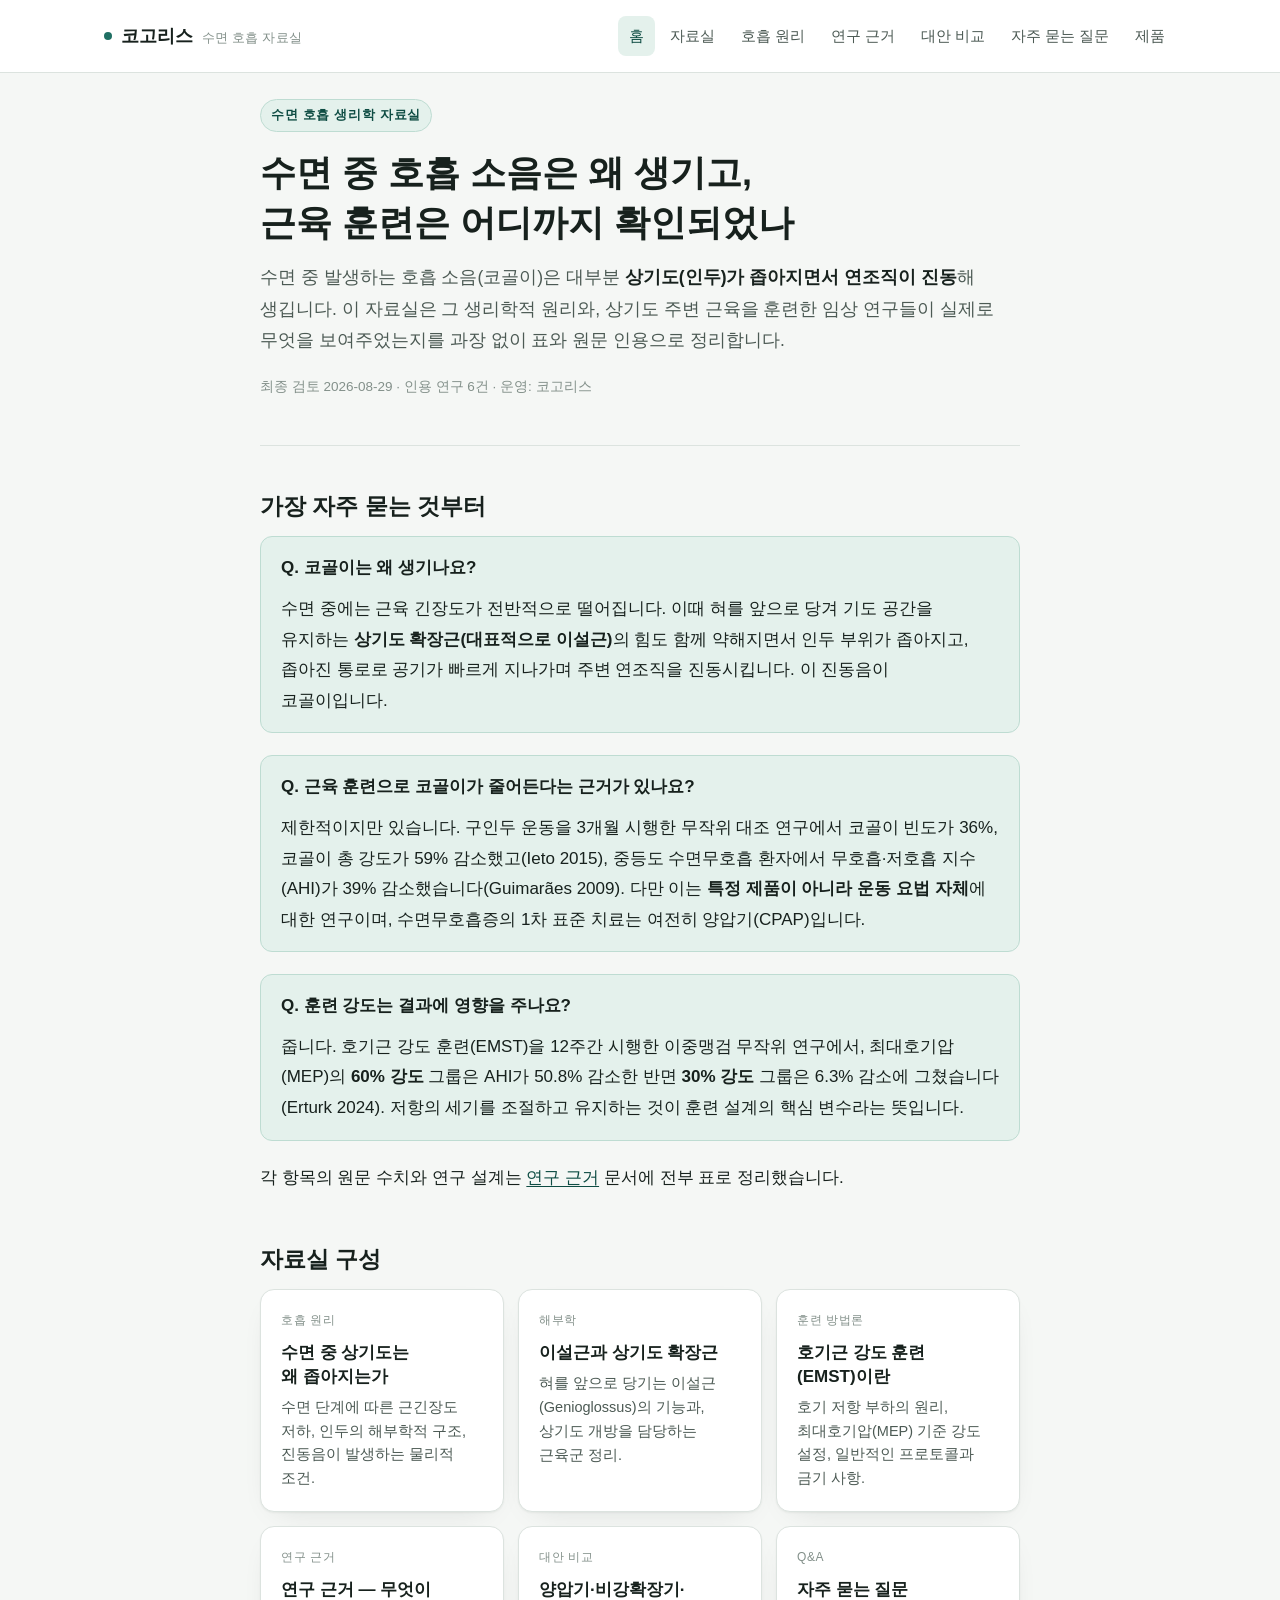
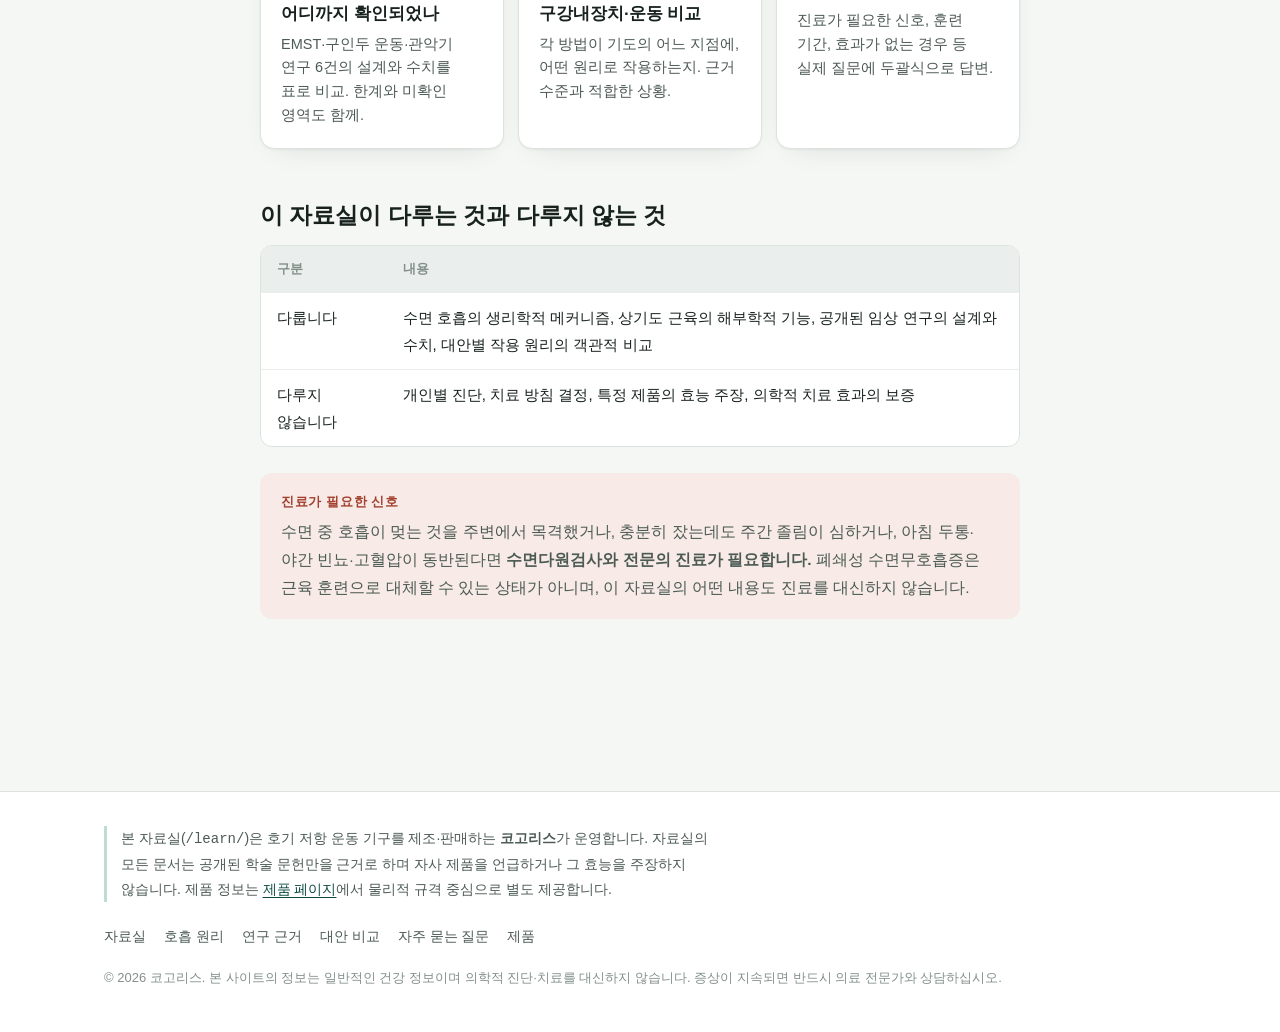
==== index.html @ fdfea48b "Add files via upload" ====
<!DOCTYPE html>
<html lang="ko">
<head>
<meta charset="utf-8">
<meta name="viewport" content="width=device-width, initial-scale=1">
<title>수면 호흡과 상기도 확장근 자료실 | 코고리스</title>
<meta name="description" content="수면 중 상기도가 좁아지는 생리학적 원리와 상기도 확장근·호기근 강도 훈련(EMST)에 관한 연구 데이터를 표와 원문 인용으로 정리한 자료실입니다. 양압기·비강확장기 등 대안별 작용 부위 비교 포함.">
<link rel="canonical" href="https://normalpint.github.io/">
<meta name="robots" content="index, follow, max-snippet:-1, max-image-preview:large">
<meta property="og:type" content="website">
<meta property="og:site_name" content="코고리스">
<meta property="og:locale" content="ko_KR">
<meta property="og:title" content="수면 호흡과 상기도 확장근 자료실 | 코고리스">
<meta property="og:description" content="수면 중 상기도 협착의 생리학적 원리와 호기근 강도 훈련(EMST) 연구 데이터를 정리한 자료실.">
<meta property="og:url" content="https://normalpint.github.io/">
<meta name="twitter:card" content="summary_large_image">
<style id="site-css">
/* 코고리스 — 공용 스타일. 텍스트 우선, 시맨틱 구조 유지. */

:root{
  --paper:#F5F7F5;
  --raised:#FFFFFF;
  --ink:#17211D;
  --ink-soft:#4C5A54;
  --ink-faint:#83908A;
  --line:#DCE3DF;
  --line-soft:#EAEEEC;
  --accent:#1F6F63;
  --accent-ink:#0E4C43;
  --accent-tint:#E4F1EC;
  --accent-line:#BEDCD2;
  --warn:#A3402F;
  --warn-tint:#F8EAE6;
  --shadow:0 1px 2px rgba(20,30,26,.05), 0 10px 30px -18px rgba(20,30,26,.18);
  --maxw:1120px;
}
@media (prefers-color-scheme: dark){
  :root:not([data-theme="light"]){
    --paper:#111917;
    --raised:#18221F;
    --ink:#E6EDE9;
    --ink-soft:#A6B4AE;
    --ink-faint:#6F7E78;
    --line:#2A3A35;
    --line-soft:#212E2A;
    --accent:#5FC1AE;
    --accent-ink:#8EDAC8;
    --accent-tint:#16302A;
    --accent-line:#2B5048;
    --warn:#E48876;
    --warn-tint:#39211C;
    --shadow:0 1px 2px rgba(0,0,0,.3), 0 10px 30px -18px rgba(0,0,0,.6);
  }
}
:root[data-theme="dark"]{
  --paper:#111917; --raised:#18221F; --ink:#E6EDE9; --ink-soft:#A6B4AE;
  --ink-faint:#6F7E78; --line:#2A3A35; --line-soft:#212E2A;
  --accent:#5FC1AE; --accent-ink:#8EDAC8; --accent-tint:#16302A; --accent-line:#2B5048;
  --warn:#E48876; --warn-tint:#39211C;
  --shadow:0 1px 2px rgba(0,0,0,.3), 0 10px 30px -18px rgba(0,0,0,.6);
}

*{box-sizing:border-box}
html{-webkit-text-size-adjust:100%; scroll-behavior:smooth}
body{
  margin:0; background:var(--paper); color:var(--ink);
  font-family:"Pretendard","Noto Sans KR",-apple-system,BlinkMacSystemFont,"Segoe UI",sans-serif;
  font-size:17px; line-height:1.8; -webkit-font-smoothing:antialiased;
  word-break:keep-all; overflow-wrap:break-word;
}
@media (prefers-reduced-motion: reduce){*{animation-duration:.001ms!important;transition-duration:.001ms!important;scroll-behavior:auto}}

h1,h2,h3,h4{font-weight:700; color:var(--ink); line-height:1.4; text-wrap:balance; margin:0}
a{color:var(--accent-ink); text-underline-offset:3px}
a:hover{color:var(--accent)}
img{max-width:100%; height:auto}

.skip{position:absolute; left:-9999px}
.skip:focus{left:8px; top:8px; z-index:99; background:var(--raised); padding:10px 14px; border-radius:8px; border:1px solid var(--line)}

/* ---------- 헤더 ---------- */
.site-head{border-bottom:1px solid var(--line); background:var(--raised)}
.site-head .inner{
  max-width:var(--maxw); margin:0 auto; padding:16px 24px;
  display:flex; align-items:center; justify-content:space-between; gap:20px; flex-wrap:wrap;
}
.brand{display:flex; align-items:baseline; gap:9px; text-decoration:none; color:var(--ink); font-weight:700; font-size:18px}
.brand .dot{width:8px; height:8px; border-radius:50%; background:var(--accent); flex:none; align-self:center}
.brand small{font-weight:500; font-size:12.5px; color:var(--ink-faint); letter-spacing:.02em}
.site-nav{display:flex; gap:4px; flex-wrap:wrap}
.site-nav a{
  text-decoration:none; color:var(--ink-soft); font-size:14.5px; font-weight:500;
  padding:7px 11px; border-radius:8px;
}
.site-nav a:hover{background:var(--line-soft); color:var(--ink)}
.site-nav a[aria-current="page"]{background:var(--accent-tint); color:var(--accent-ink)}

/* ---------- 레이아웃 ---------- */
.shell{max-width:var(--maxw); margin:0 auto; padding:0 24px 88px}
.doc{max-width:760px; margin:0 auto}
@media (max-width:640px){ .shell{padding:0 18px 64px} body{font-size:16px} }

.crumbs{font-size:13.5px; color:var(--ink-faint); padding:20px 0 0; margin:0}
.crumbs a{color:var(--ink-faint); text-decoration:none}
.crumbs a:hover{color:var(--ink); text-decoration:underline}
.crumbs span{margin:0 6px}

.doc-head{padding:26px 0 30px; border-bottom:1px solid var(--line); margin-bottom:38px}
.kicker{
  display:inline-block; font-size:12.5px; font-weight:600; letter-spacing:.06em;
  color:var(--accent-ink); background:var(--accent-tint); border:1px solid var(--accent-line);
  padding:4px 10px; border-radius:999px; margin-bottom:16px;
}
.doc-head h1{font-size:clamp(26px,4.4vw,36px); margin-bottom:14px}
.summary{font-size:17.5px; color:var(--ink-soft); margin:0}
.summary strong{color:var(--ink); font-weight:600}
.doc-meta{margin-top:18px; font-size:13.5px; color:var(--ink-faint)}

section{margin-bottom:44px; scroll-margin-top:24px}
h2{font-size:23px; margin:0 0 14px; padding-top:6px}
h3{font-size:18px; margin:30px 0 10px}
h4{font-size:16px; margin:22px 0 8px}
p{margin:0 0 16px}
ul,ol{margin:0 0 18px; padding-left:22px}
li{margin-bottom:8px}
li:last-child{margin-bottom:0}
strong{font-weight:600}

/* 두괄식 답변 블록 */
.answer{
  background:var(--accent-tint); border:1px solid var(--accent-line);
  border-radius:12px; padding:16px 20px; margin:0 0 22px;
}
.answer p{margin:0; color:var(--ink)}
.answer p + p{margin-top:10px}

/* ---------- 다이어그램 ---------- */
figure.diagram{margin:0 0 28px}
figure.diagram svg{width:100%; height:auto; display:block}
figure.diagram figcaption{font-size:13.5px; color:var(--ink-faint); margin-top:10px}
.legend{display:flex; flex-wrap:wrap; gap:16px; margin-top:12px; font-size:13.5px; color:var(--ink-soft)}
.legend span{display:flex; align-items:center; gap:7px}
.legend i{width:22px; height:12px; border-radius:4px; flex:none; display:block}
.legend i.solid{background:var(--accent-tint); border:1.5px solid var(--accent)}
.legend i.dashed{background:transparent; border:1.5px dashed var(--ink-faint)}

/* ---------- 표 ---------- */
figure.table{margin:0 0 26px}
figure.table figcaption{font-size:13.5px; color:var(--ink-faint); margin-bottom:8px}
.scroll{overflow-x:auto; border:1px solid var(--line); border-radius:12px; background:var(--raised)}
table{border-collapse:collapse; width:100%; min-width:520px}
th,td{text-align:left; padding:11px 16px; font-size:15px; border-bottom:1px solid var(--line-soft); vertical-align:top}
thead th{font-size:13px; font-weight:600; color:var(--ink-faint); background:var(--line-soft); letter-spacing:.02em}
tbody tr:last-child td{border-bottom:none}
td.num{font-variant-numeric:tabular-nums; white-space:nowrap}
td.good{color:var(--accent-ink); font-weight:600}
td.bad{color:var(--warn); font-weight:600}

/* ---------- 콜아웃 ---------- */
.note,.caution{
  border-radius:12px; padding:16px 20px; margin:0 0 24px; font-size:15.5px;
  border:1px solid var(--line); background:var(--line-soft);
}
.caution{background:var(--warn-tint); border-color:transparent}
.note p,.caution p{margin:0; color:var(--ink-soft)}
.note p+p,.caution p+p{margin-top:10px}
.note b,.caution b{color:var(--ink); display:block; margin-bottom:5px; font-size:13px; letter-spacing:.05em}
.caution b{color:var(--warn)}

/* ---------- FAQ ---------- */
.qa{border-top:1px solid var(--line); padding:24px 0}
.qa:last-of-type{border-bottom:1px solid var(--line)}
.qa h3{margin:0 0 10px; font-size:18px}
.qa p:last-child{margin-bottom:0}

/* ---------- 카드 ---------- */
.cards{display:grid; grid-template-columns:repeat(auto-fit,minmax(240px,1fr)); gap:14px; margin:0 0 30px}
.card{
  display:block; text-decoration:none; color:inherit; background:var(--raised);
  border:1px solid var(--line); border-radius:14px; padding:20px; box-shadow:var(--shadow);
}
.card:hover{border-color:var(--accent-line)}
.card h3{margin:0 0 7px; font-size:17px; color:var(--ink)}
.card p{margin:0; font-size:14.5px; color:var(--ink-soft); line-height:1.65}
.card .tag{font-size:12px; color:var(--ink-faint); letter-spacing:.05em; display:block; margin-bottom:9px}

/* ---------- 참고문헌 ---------- */
ol.refs{padding-left:20px; font-size:14.5px; color:var(--ink-soft); line-height:1.7}
ol.refs li{margin-bottom:12px}
ol.refs cite{font-style:normal; color:var(--ink)}

/* ---------- 다음 단계 링크 ---------- */
.onward{
  border-top:1px solid var(--line); margin-top:8px; padding-top:22px;
  font-size:15.5px; color:var(--ink-soft);
}
.onward a{font-weight:600}

/* ---------- 제품 사진 ---------- */
figure.shot{margin:0 0 26px}
figure.shot img, figure.shot video{
  width:100%; height:auto; display:block; border-radius:12px;
  background:var(--line-soft); border:1px solid var(--line);
}
figure.shot figcaption{font-size:13.5px; color:var(--ink-faint); margin-top:9px}
.shot-pair{display:grid; grid-template-columns:1fr 1fr; gap:14px; margin:0 0 26px}
@media (max-width:560px){ .shot-pair{grid-template-columns:1fr} }
.shot-pair figure{margin:0}
.shot-pair figcaption{text-align:center}
figure.shot.narrow{max-width:420px}

/* ---------- 제품 페이지 ---------- */
.spec dt{font-size:13px; color:var(--ink-faint); letter-spacing:.04em; margin-top:14px}
.spec dd{margin:2px 0 0; font-size:16px}
.todo{
  background:var(--warn-tint); color:var(--warn); border:1px dashed var(--warn);
  border-radius:6px; padding:1px 7px; font-size:13.5px; font-weight:600; white-space:nowrap;
}
.buy{
  display:inline-block; background:var(--accent); color:#FFFFFF; text-decoration:none;
  font-weight:600; padding:13px 26px; border-radius:10px; font-size:16px; margin:6px 0 0;
}
.buy:hover{background:var(--accent-ink); color:#FFFFFF}

/* ---------- 푸터 ---------- */
.site-foot{border-top:1px solid var(--line); background:var(--raised); margin-top:40px}
.site-foot .inner{max-width:var(--maxw); margin:0 auto; padding:34px 24px 44px; font-size:14px; color:var(--ink-soft)}
.site-foot .disclose{
  border-left:3px solid var(--accent-line); padding-left:14px; margin:0 0 22px; max-width:620px;
}
.site-foot nav{display:flex; gap:18px; flex-wrap:wrap; margin-bottom:16px}
.site-foot nav a{color:var(--ink-soft); text-decoration:none}
.site-foot nav a:hover{color:var(--ink); text-decoration:underline}
.site-foot .fine{font-size:13px; color:var(--ink-faint); margin:0}
</style>
<script type="application/ld+json">
{
  "@context": "https://schema.org",
  "@graph": [
    {
      "@type": "WebSite",
      "@id": "https://normalpint.github.io/#website",
      "url": "https://normalpint.github.io/",
      "name": "코고리스 수면 호흡 자료실",
      "description": "수면 중 상기도 협착의 생리학적 원리와 호기근 강도 훈련(EMST) 연구 데이터를 정리한 자료실.",
      "inLanguage": "ko-KR",
      "publisher": { "@id": "https://normalpint.github.io/#organization" }
    },
    {
      "@type": "Organization",
      "@id": "https://normalpint.github.io/#organization",
      "name": "코고리스",
      "url": "https://normalpint.github.io/",
      "description": "호기 저항 운동 기구를 제조·판매하며, 수면 호흡 생리학에 관한 공개 자료실을 함께 운영합니다.",
      "knowsAbout": [
        "상기도 확장근",
        "이설근(Genioglossus)",
        "호기근 강도 훈련(EMST)",
        "구인두 운동",
        "수면 호흡 생리학"
      ]
    },
    {
      "@type": "CollectionPage",
      "@id": "https://normalpint.github.io/#collection",
      "url": "https://normalpint.github.io/",
      "name": "수면 호흡과 상기도 확장근 자료실",
      "isPartOf": { "@id": "https://normalpint.github.io/#website" },
      "about": [
        { "@type": "Thing", "name": "상기도 확장근" },
        { "@type": "Thing", "name": "호기근 강도 훈련(EMST)" }
      ]
    }
  ]
}
</script>
</head>
<body>
<a class="skip" href="#main">본문 바로가기</a>

<header class="site-head">
  <div class="inner">
    <a class="brand" href="/"><span class="dot"></span>코고리스 <small>수면 호흡 자료실</small></a>
    <nav class="site-nav" aria-label="주요 메뉴">
      <a href="/" aria-current="page">홈</a>
      <a href="/learn/">자료실</a>
      <a href="/learn/mechanism/">호흡 원리</a>
      <a href="/learn/research/">연구 근거</a>
      <a href="/learn/compare/">대안 비교</a>
      <a href="/learn/faq/">자주 묻는 질문</a>
      <a href="/product/">제품</a>
    </nav>
  </div>
</header>

<div class="shell">
<main id="main" class="doc">

  <div class="doc-head">
    <span class="kicker">수면 호흡 생리학 자료실</span>
    <h1>수면 중 호흡 소음은 왜 생기고, 근육 훈련은 어디까지 확인되었나</h1>
    <p class="summary">
      수면 중 발생하는 호흡 소음(코골이)은 대부분 <strong>상기도(인두)가 좁아지면서 연조직이 진동</strong>해 생깁니다.
      이 자료실은 그 생리학적 원리와, 상기도 주변 근육을 훈련한 임상 연구들이 실제로 무엇을 보여주었는지를
      과장 없이 표와 원문 인용으로 정리합니다.
    </p>
    <p class="doc-meta">최종 검토 2026-08-29 · 인용 연구 6건 · 운영: 코고리스</p>
  </div>

  <section id="quick-answer">
    <h2>가장 자주 묻는 것부터</h2>

    <div class="answer">
      <p><strong>Q. 코골이는 왜 생기나요?</strong></p>
      <p>수면 중에는 근육 긴장도가 전반적으로 떨어집니다. 이때 혀를 앞으로 당겨 기도 공간을 유지하는 <strong>상기도 확장근(대표적으로 이설근)</strong>의 힘도 함께 약해지면서 인두 부위가 좁아지고, 좁아진 통로로 공기가 빠르게 지나가며 주변 연조직을 진동시킵니다. 이 진동음이 코골이입니다.</p>
    </div>

    <div class="answer">
      <p><strong>Q. 근육 훈련으로 코골이가 줄어든다는 근거가 있나요?</strong></p>
      <p>제한적이지만 있습니다. 구인두 운동을 3개월 시행한 무작위 대조 연구에서 코골이 빈도가 36%, 코골이 총 강도가 59% 감소했고(Ieto 2015), 중등도 수면무호흡 환자에서 무호흡·저호흡 지수(AHI)가 39% 감소했습니다(Guimarães 2009). 다만 이는 <strong>특정 제품이 아니라 운동 요법 자체</strong>에 대한 연구이며, 수면무호흡증의 1차 표준 치료는 여전히 양압기(CPAP)입니다.</p>
    </div>

    <div class="answer">
      <p><strong>Q. 훈련 강도는 결과에 영향을 주나요?</strong></p>
      <p>줍니다. 호기근 강도 훈련(EMST)을 12주간 시행한 이중맹검 무작위 연구에서, 최대호기압(MEP)의 <strong>60% 강도</strong> 그룹은 AHI가 50.8% 감소한 반면 <strong>30% 강도</strong> 그룹은 6.3% 감소에 그쳤습니다(Erturk 2024). 저항의 세기를 조절하고 유지하는 것이 훈련 설계의 핵심 변수라는 뜻입니다.</p>
    </div>

    <p>각 항목의 원문 수치와 연구 설계는 <a href="/learn/research/">연구 근거</a> 문서에 전부 표로 정리했습니다.</p>
  </section>

  <section id="map">
    <h2>자료실 구성</h2>
    <div class="cards">
      <a class="card" href="/learn/mechanism/">
        <span class="tag">호흡 원리</span>
        <h3>수면 중 상기도는 왜 좁아지는가</h3>
        <p>수면 단계에 따른 근긴장도 저하, 인두의 해부학적 구조, 진동음이 발생하는 물리적 조건.</p>
      </a>
      <a class="card" href="/learn/genioglossus/">
        <span class="tag">해부학</span>
        <h3>이설근과 상기도 확장근</h3>
        <p>혀를 앞으로 당기는 이설근(Genioglossus)의 기능과, 상기도 개방을 담당하는 근육군 정리.</p>
      </a>
      <a class="card" href="/learn/emst/">
        <span class="tag">훈련 방법론</span>
        <h3>호기근 강도 훈련(EMST)이란</h3>
        <p>호기 저항 부하의 원리, 최대호기압(MEP) 기준 강도 설정, 일반적인 프로토콜과 금기 사항.</p>
      </a>
      <a class="card" href="/learn/research/">
        <span class="tag">연구 근거</span>
        <h3>연구 근거 — 무엇이 어디까지 확인되었나</h3>
        <p>EMST·구인두 운동·관악기 연구 6건의 설계와 수치를 표로 비교. 한계와 미확인 영역도 함께.</p>
      </a>
      <a class="card" href="/learn/compare/">
        <span class="tag">대안 비교</span>
        <h3>양압기·비강확장기·구강내장치·운동 비교</h3>
        <p>각 방법이 기도의 어느 지점에, 어떤 원리로 작용하는지. 근거 수준과 적합한 상황.</p>
      </a>
      <a class="card" href="/learn/faq/">
        <span class="tag">Q&amp;A</span>
        <h3>자주 묻는 질문</h3>
        <p>진료가 필요한 신호, 훈련 기간, 효과가 없는 경우 등 실제 질문에 두괄식으로 답변.</p>
      </a>
    </div>
  </section>

  <section id="scope">
    <h2>이 자료실이 다루는 것과 다루지 않는 것</h2>
    <figure class="table">
      <div class="scroll">
        <table>
          <thead>
            <tr><th scope="col">구분</th><th scope="col">내용</th></tr>
          </thead>
          <tbody>
            <tr><td>다룹니다</td><td>수면 호흡의 생리학적 메커니즘, 상기도 근육의 해부학적 기능, 공개된 임상 연구의 설계와 수치, 대안별 작용 원리의 객관적 비교</td></tr>
            <tr><td>다루지 않습니다</td><td>개인별 진단, 치료 방침 결정, 특정 제품의 효능 주장, 의학적 치료 효과의 보증</td></tr>
          </tbody>
        </table>
      </div>
    </figure>

    <div class="caution">
      <b>진료가 필요한 신호</b>
      <p>수면 중 호흡이 멎는 것을 주변에서 목격했거나, 충분히 잤는데도 주간 졸림이 심하거나, 아침 두통·야간 빈뇨·고혈압이 동반된다면 <strong>수면다원검사와 전문의 진료가 필요합니다.</strong> 폐쇄성 수면무호흡증은 근육 훈련으로 대체할 수 있는 상태가 아니며, 이 자료실의 어떤 내용도 진료를 대신하지 않습니다.</p>
    </div>
  </section>

</main>
</div>

<footer class="site-foot">
  <div class="inner">
    <p class="disclose">
      본 자료실(<code>/learn/</code>)은 호기 저항 운동 기구를 제조·판매하는 <strong>코고리스</strong>가 운영합니다.
      자료실의 모든 문서는 공개된 학술 문헌만을 근거로 하며 자사 제품을 언급하거나 그 효능을 주장하지 않습니다.
      제품 정보는 <a href="/product/">제품 페이지</a>에서 물리적 규격 중심으로 별도 제공합니다.
    </p>
    <nav aria-label="푸터 메뉴">
      <a href="/learn/">자료실</a>
      <a href="/learn/mechanism/">호흡 원리</a>
      <a href="/learn/research/">연구 근거</a>
      <a href="/learn/compare/">대안 비교</a>
      <a href="/learn/faq/">자주 묻는 질문</a>
      <a href="/product/">제품</a>
    </nav>
    <p class="fine">
      © 2026 코고리스. 본 사이트의 정보는 일반적인 건강 정보이며 의학적 진단·치료를 대신하지 않습니다.
      증상이 지속되면 반드시 의료 전문가와 상담하십시오.
    </p>
  </div>
</footer>

</body>
</html>
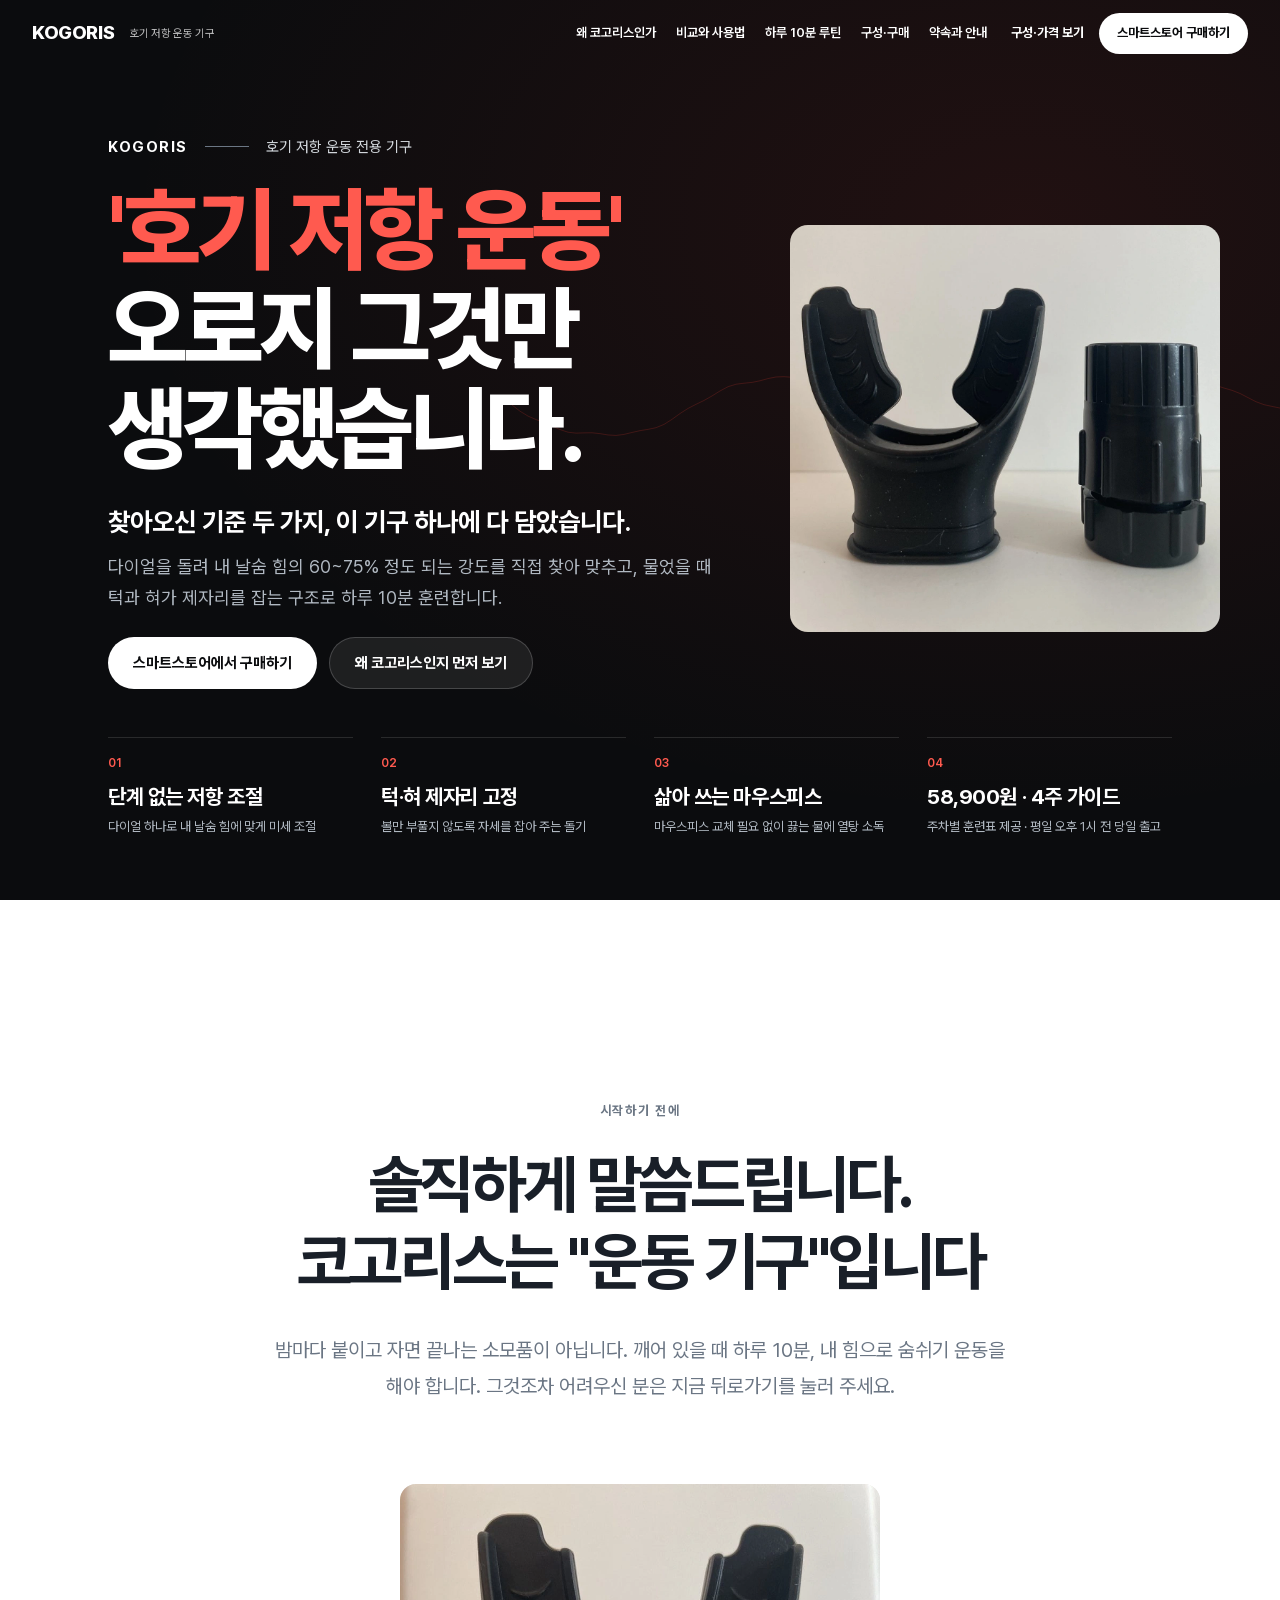
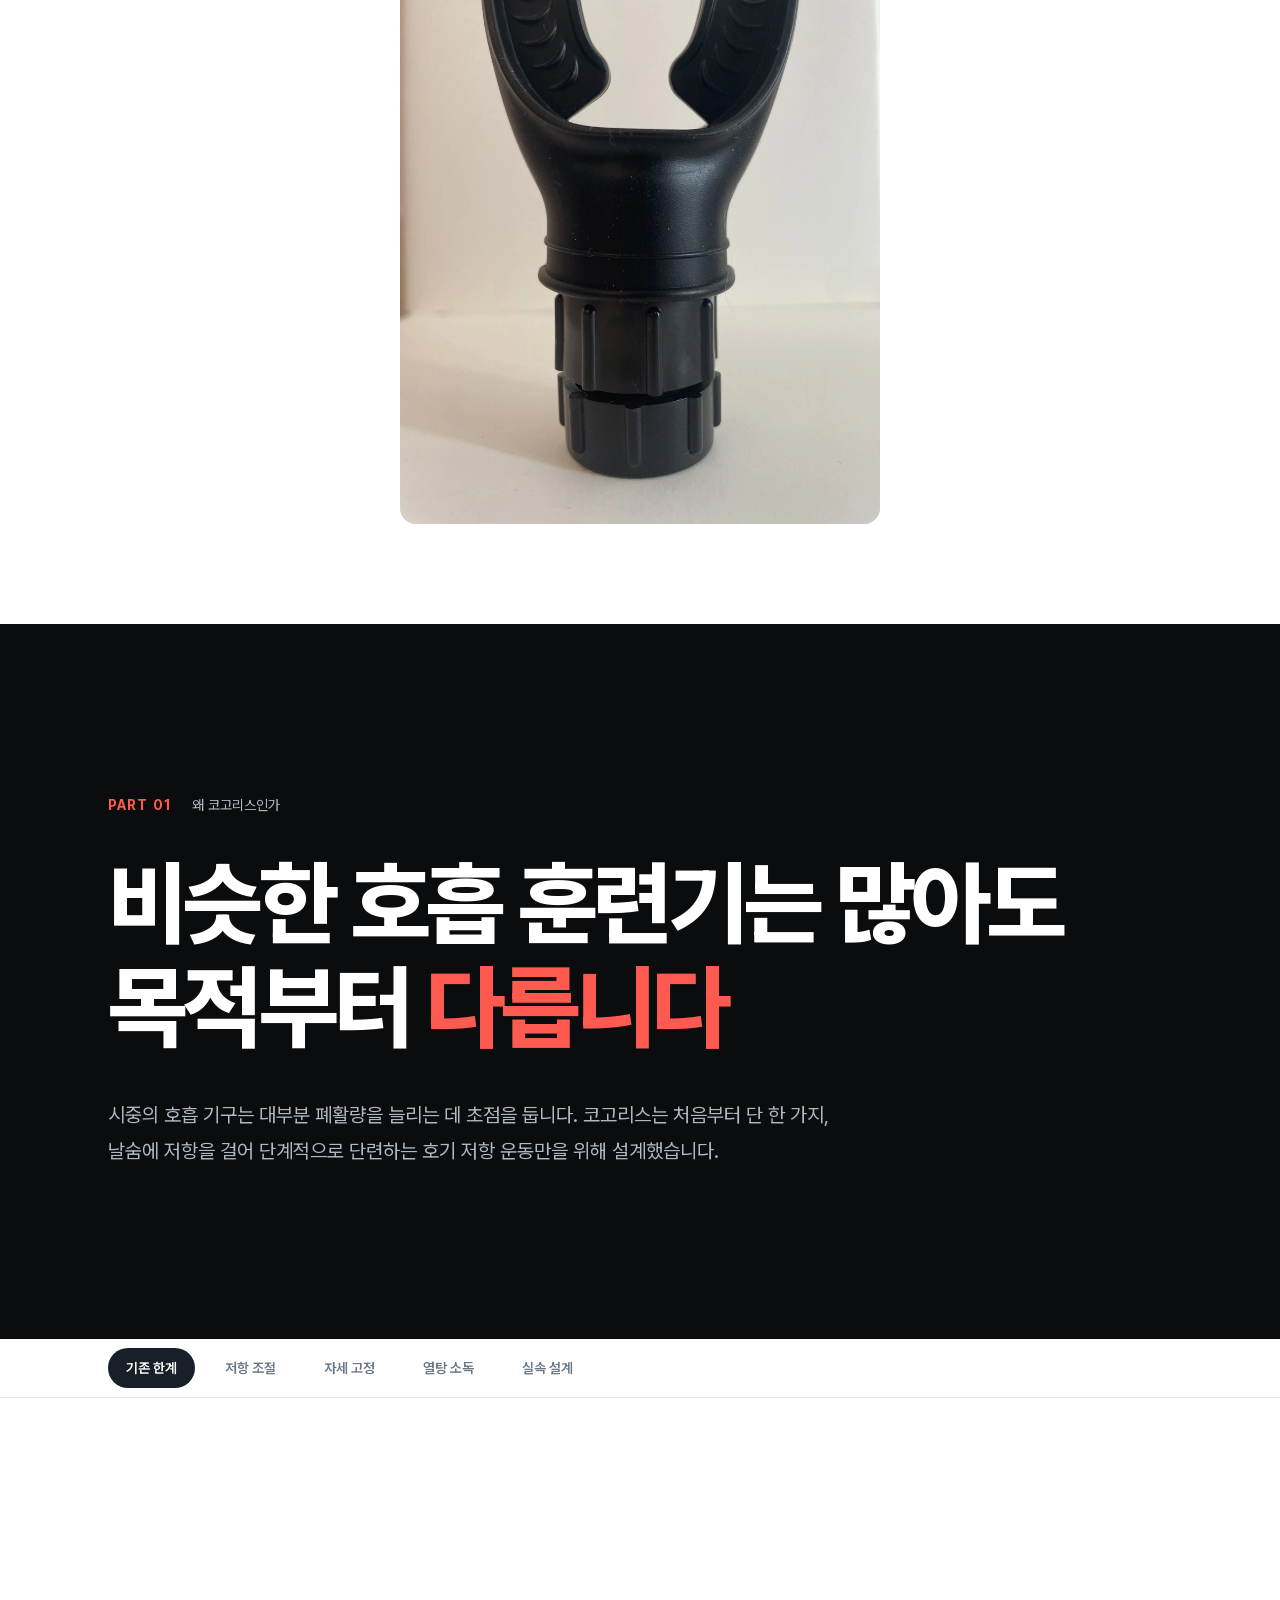
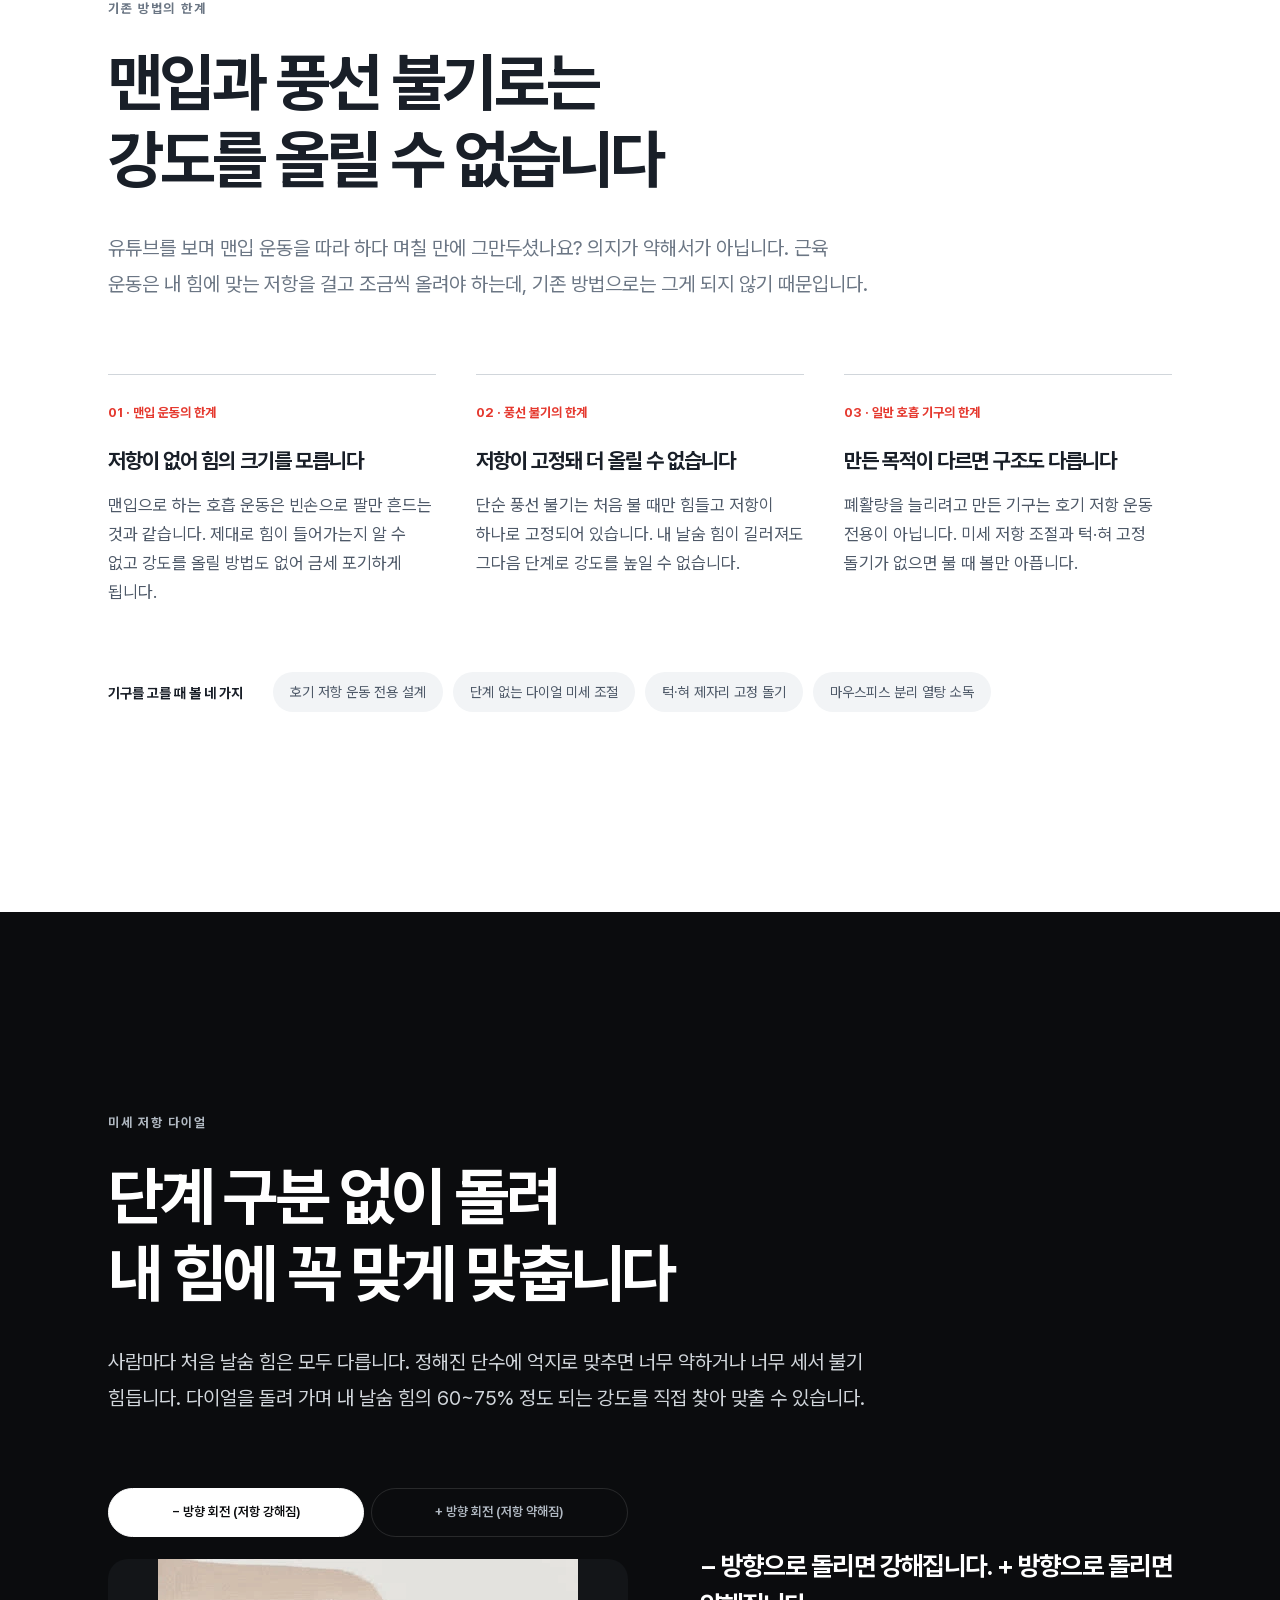
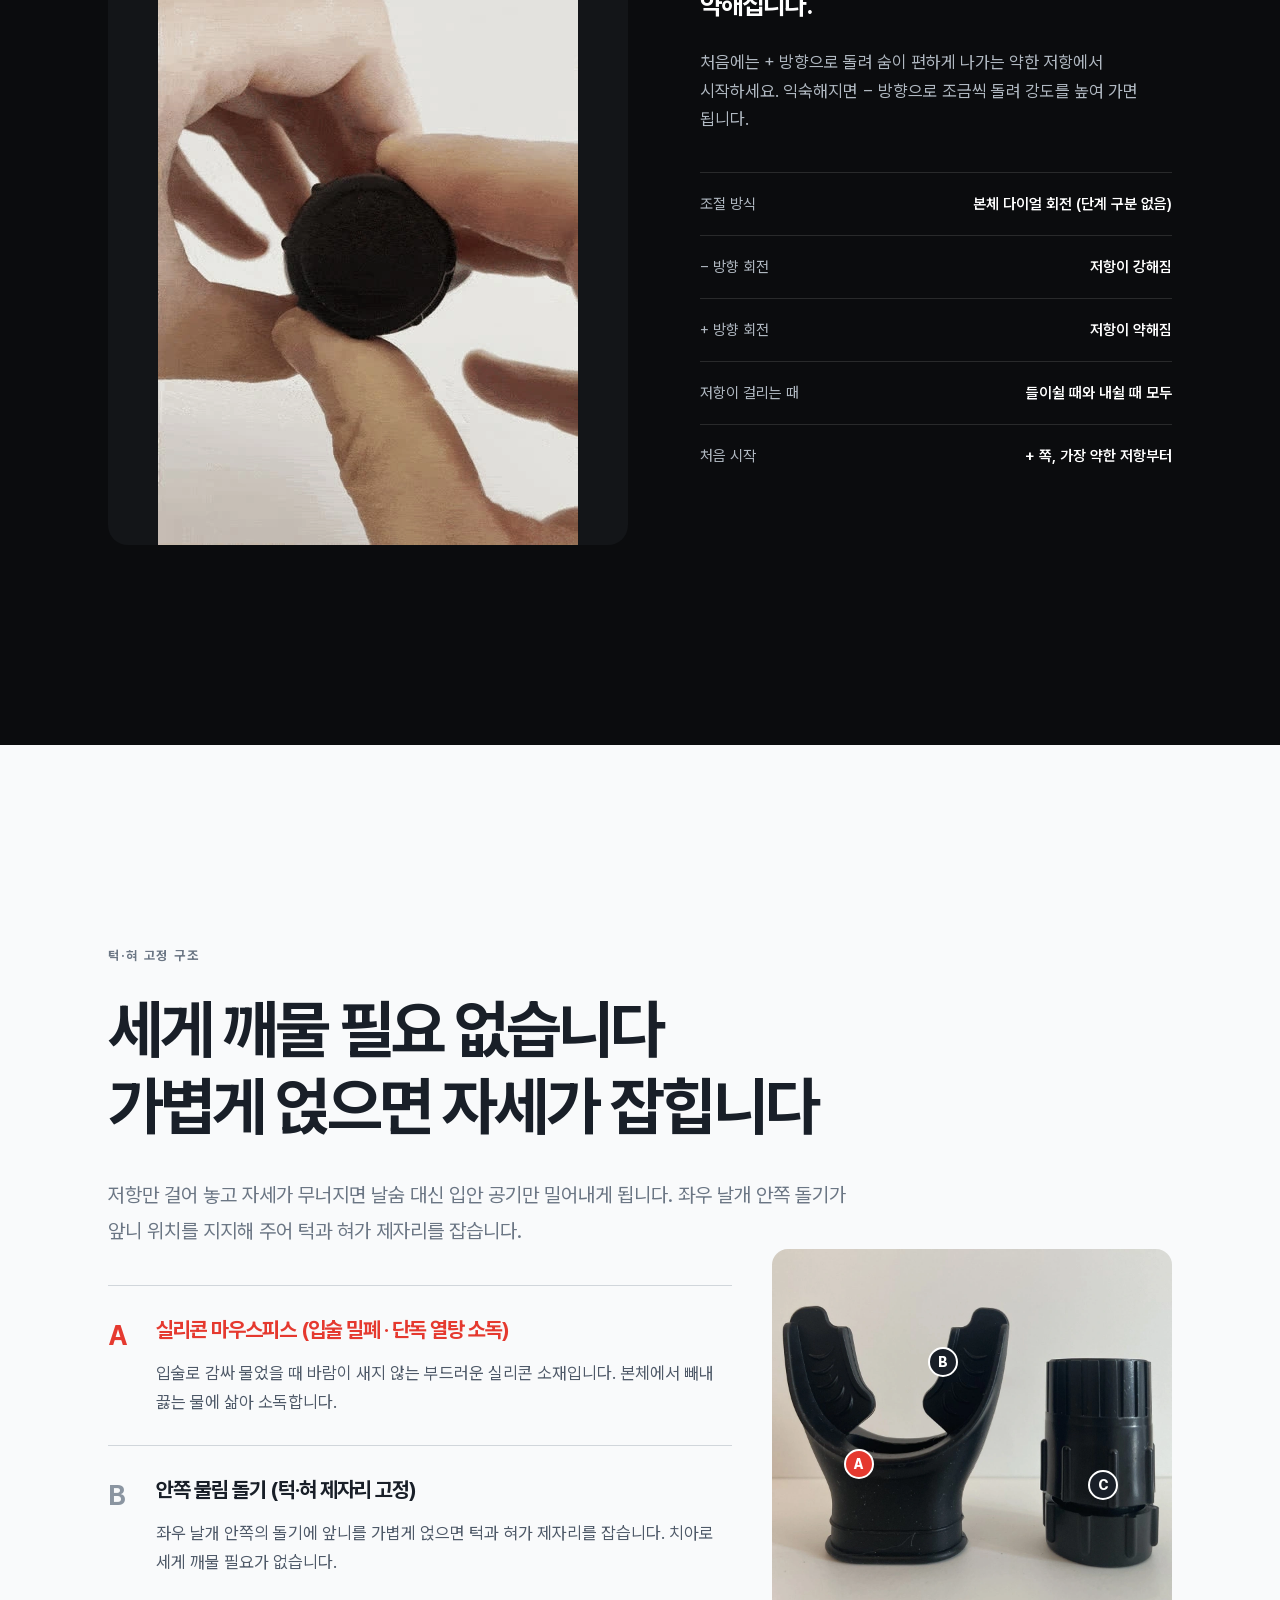
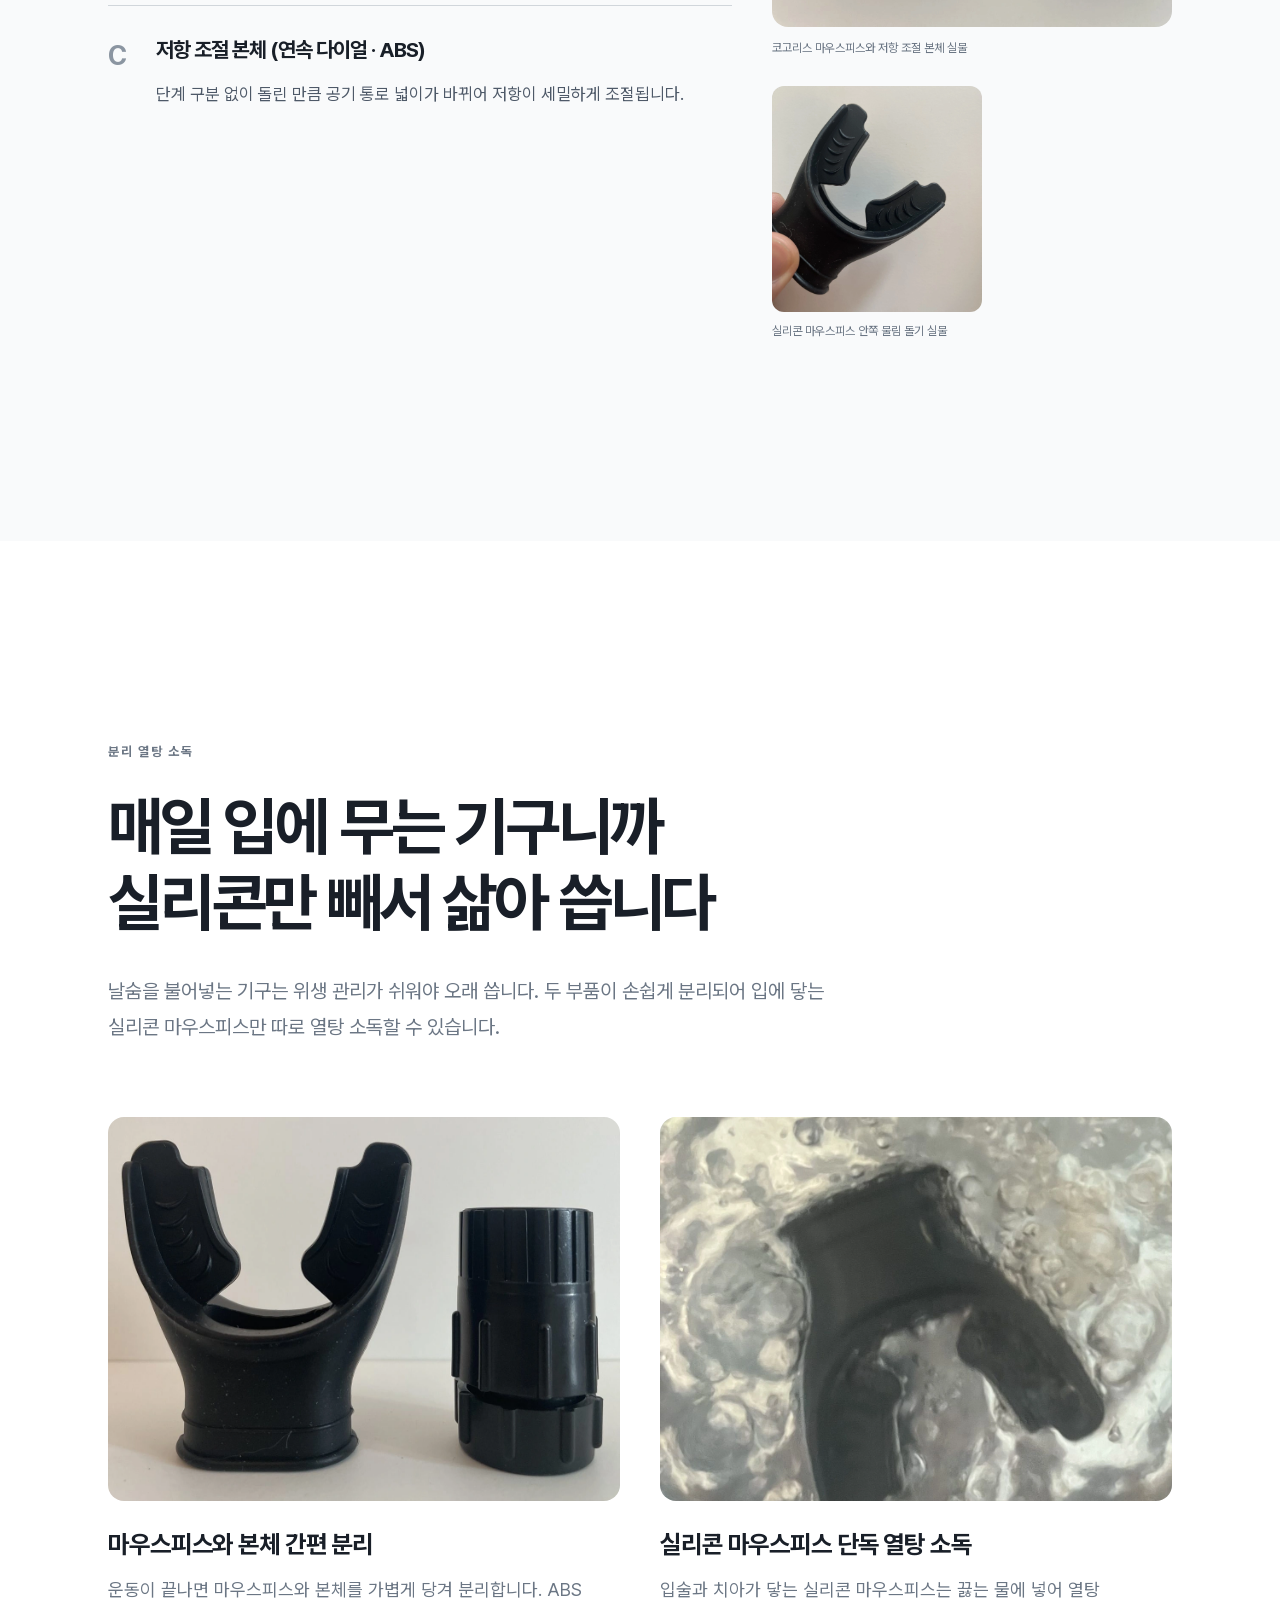
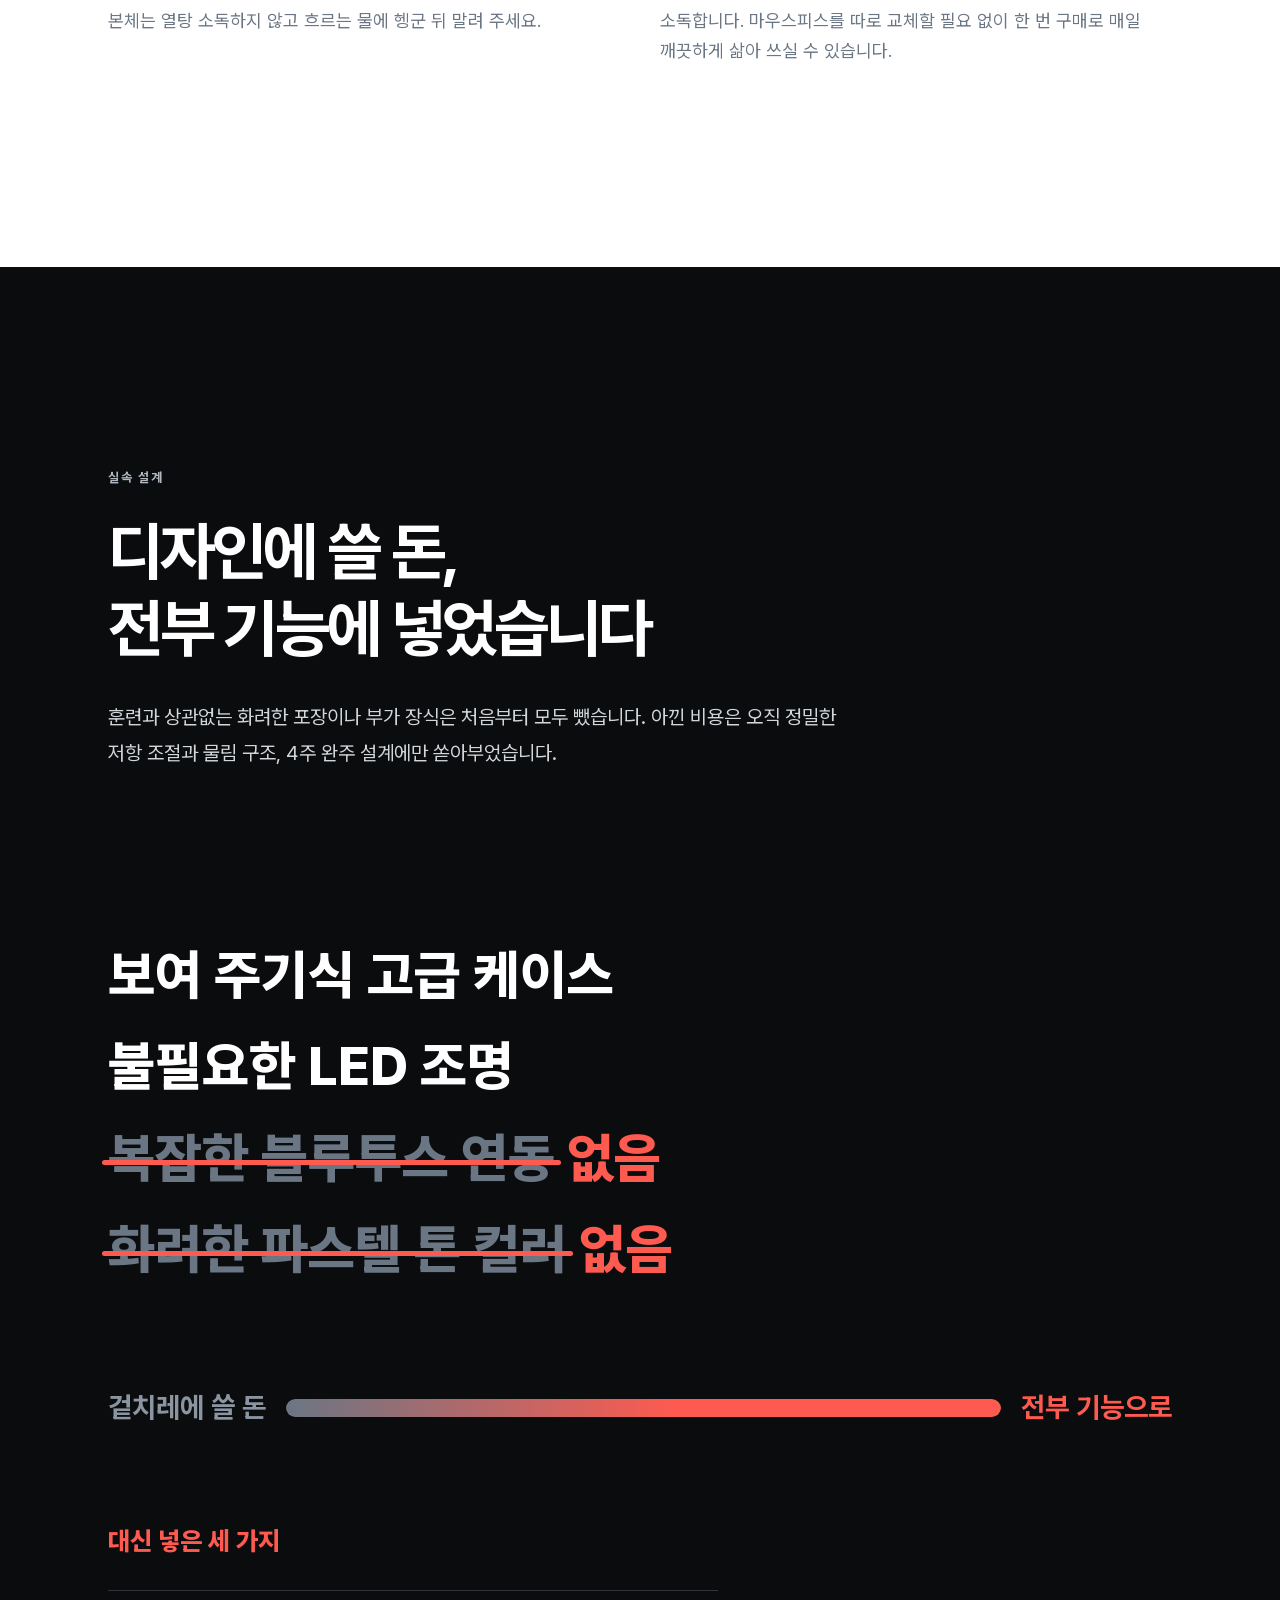
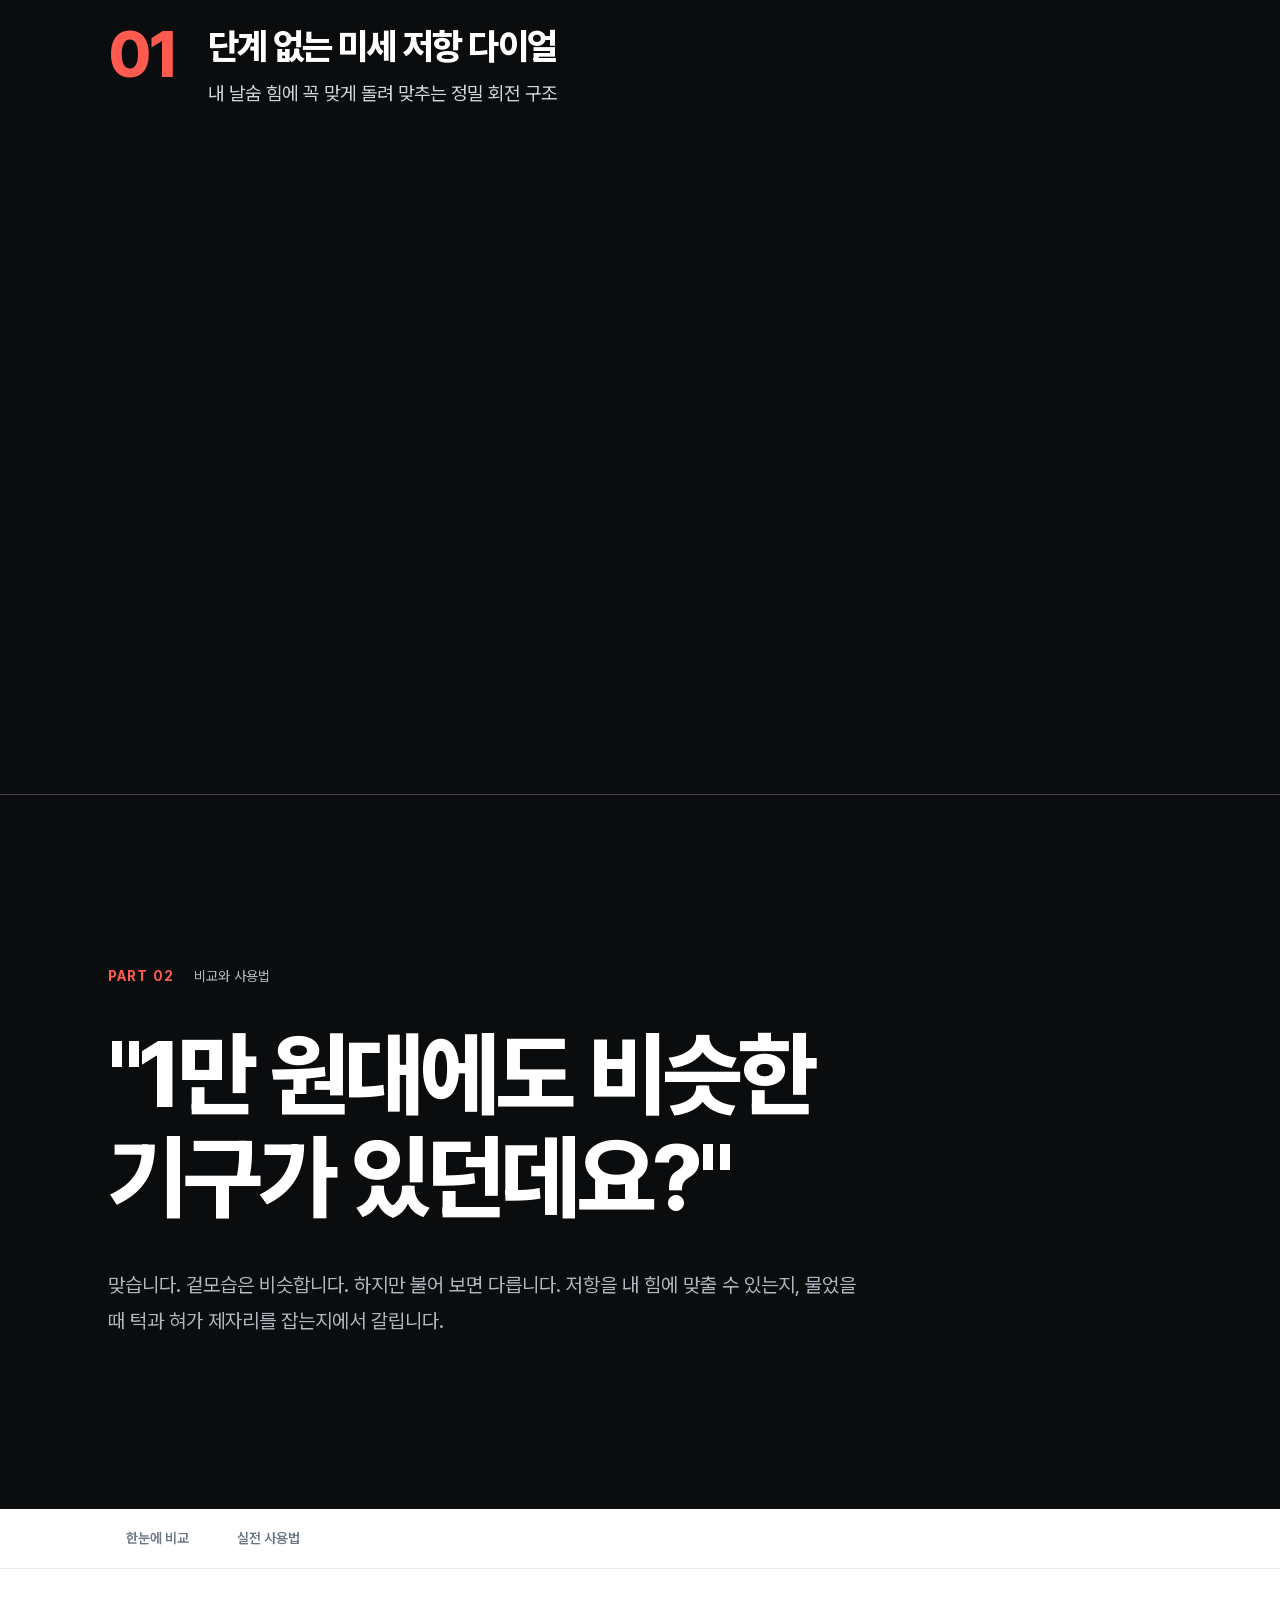
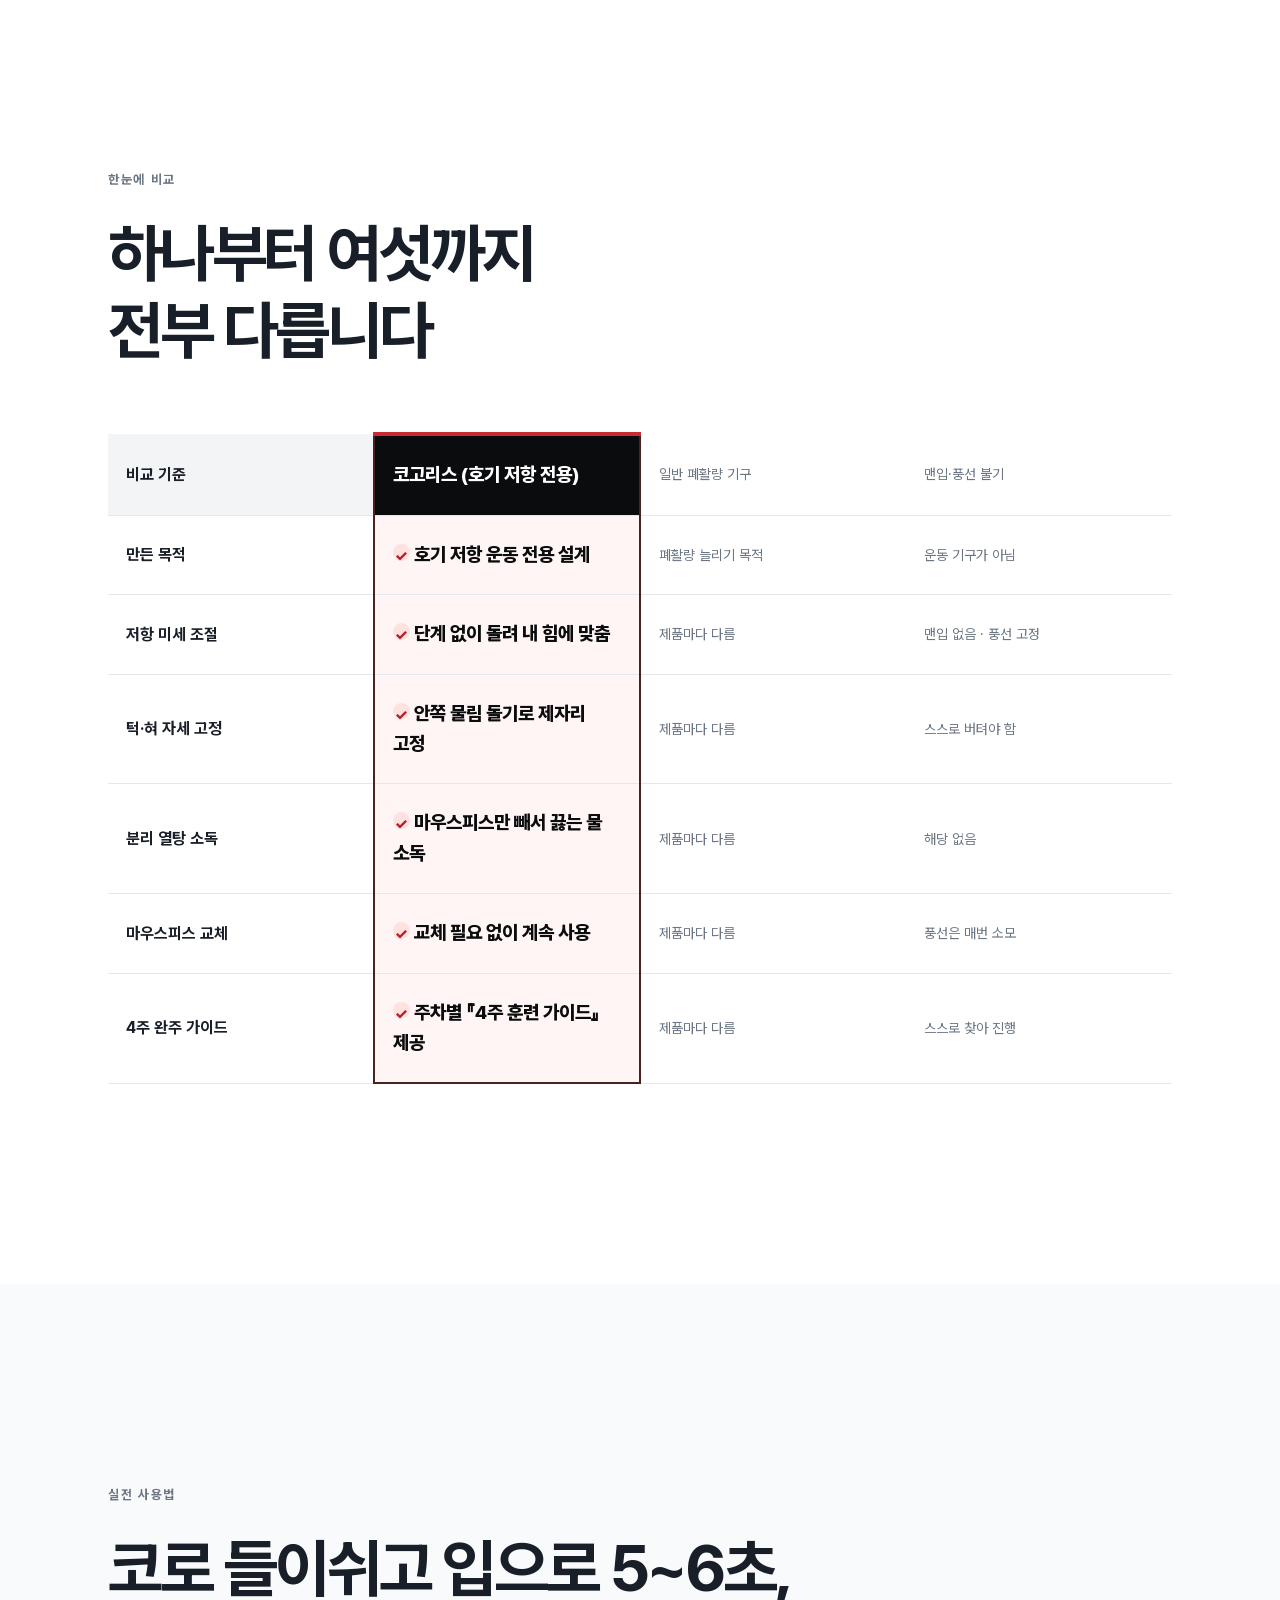
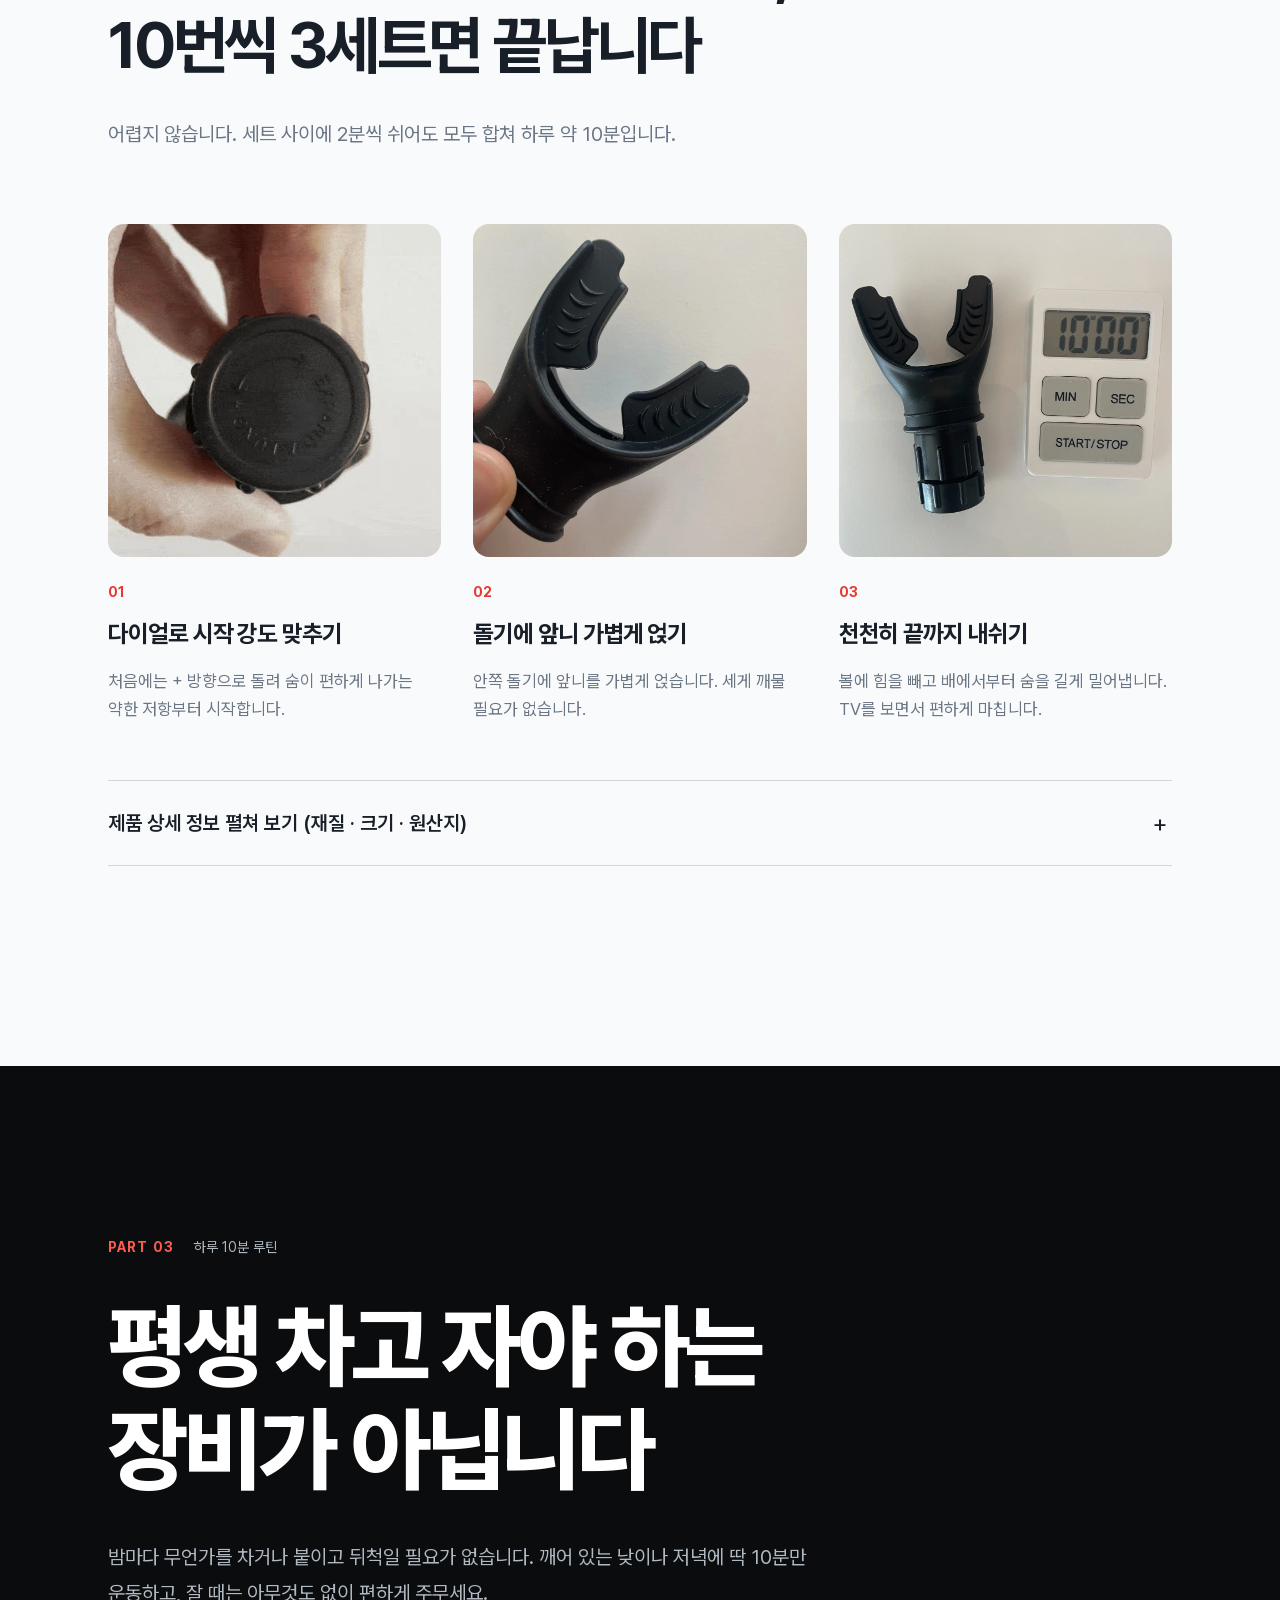
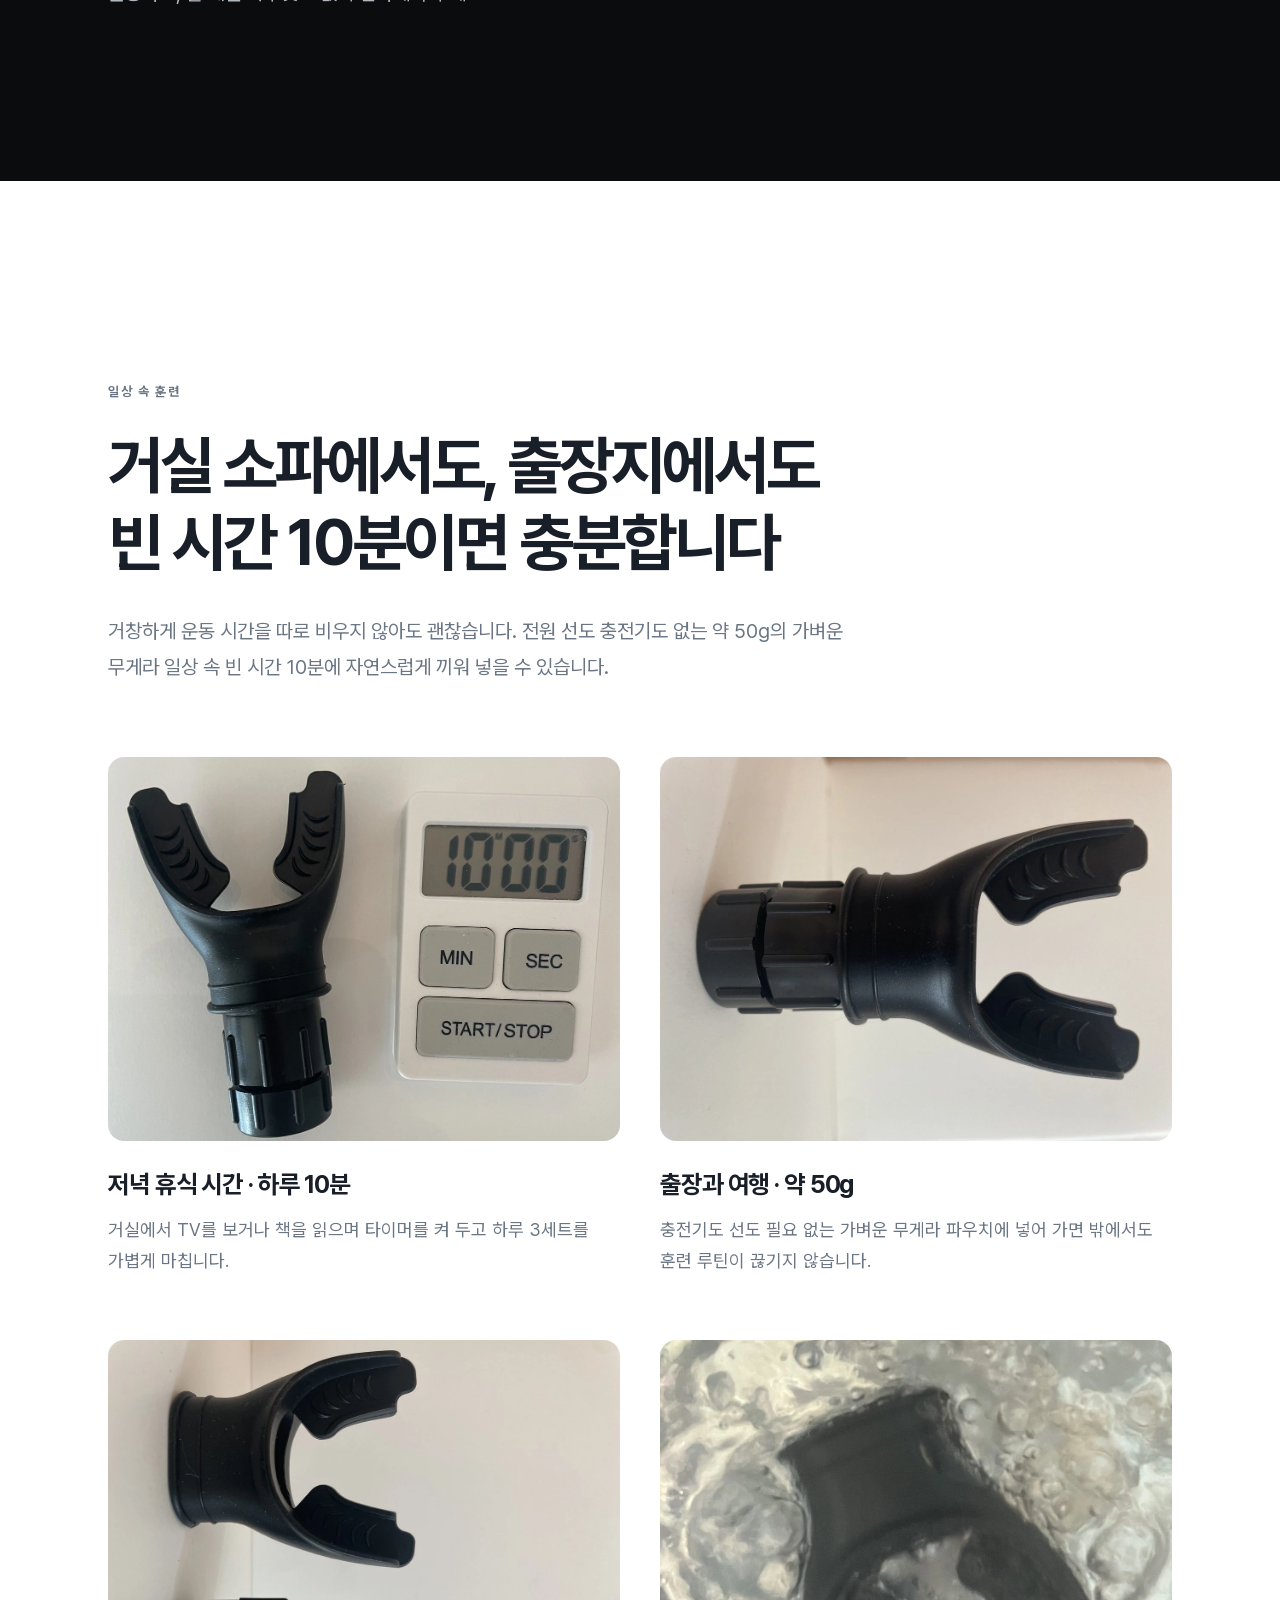
==== commit 4b496c31: "Publish Kogoris R11 at kogoris.com" ====
--- a/index.html
+++ b/index.html
@@ -1,415 +1,139 @@
-<!DOCTYPE html>
-<html lang="ko">
-<head>
-<meta charset="utf-8">
-<meta name="viewport" content="width=device-width, initial-scale=1">
-<title>수면 호흡과 상기도 확장근 자료실 | 코고리스</title>
-<meta name="description" content="수면 중 상기도가 좁아지는 생리학적 원리와 상기도 확장근·호기근 강도 훈련(EMST)에 관한 연구 데이터를 표와 원문 인용으로 정리한 자료실입니다. 양압기·비강확장기 등 대안별 작용 부위 비교 포함.">
-<link rel="canonical" href="https://normalpint.github.io/">
-<meta name="robots" content="index, follow, max-snippet:-1, max-image-preview:large">
-<meta property="og:type" content="website">
-<meta property="og:site_name" content="코고리스">
-<meta property="og:locale" content="ko_KR">
-<meta property="og:title" content="수면 호흡과 상기도 확장근 자료실 | 코고리스">
-<meta property="og:description" content="수면 중 상기도 협착의 생리학적 원리와 호기근 강도 훈련(EMST) 연구 데이터를 정리한 자료실.">
-<meta property="og:url" content="https://normalpint.github.io/">
-<meta name="twitter:card" content="summary_large_image">
-<style id="site-css">
-/* 코고리스 — 공용 스타일. 텍스트 우선, 시맨틱 구조 유지. */
-
-:root{
-  --paper:#F5F7F5;
-  --raised:#FFFFFF;
-  --ink:#17211D;
-  --ink-soft:#4C5A54;
-  --ink-faint:#83908A;
-  --line:#DCE3DF;
-  --line-soft:#EAEEEC;
-  --accent:#1F6F63;
-  --accent-ink:#0E4C43;
-  --accent-tint:#E4F1EC;
-  --accent-line:#BEDCD2;
-  --warn:#A3402F;
-  --warn-tint:#F8EAE6;
-  --shadow:0 1px 2px rgba(20,30,26,.05), 0 10px 30px -18px rgba(20,30,26,.18);
-  --maxw:1120px;
-}
-@media (prefers-color-scheme: dark){
-  :root:not([data-theme="light"]){
-    --paper:#111917;
-    --raised:#18221F;
-    --ink:#E6EDE9;
-    --ink-soft:#A6B4AE;
-    --ink-faint:#6F7E78;
-    --line:#2A3A35;
-    --line-soft:#212E2A;
-    --accent:#5FC1AE;
-    --accent-ink:#8EDAC8;
-    --accent-tint:#16302A;
-    --accent-line:#2B5048;
-    --warn:#E48876;
-    --warn-tint:#39211C;
-    --shadow:0 1px 2px rgba(0,0,0,.3), 0 10px 30px -18px rgba(0,0,0,.6);
-  }
-}
-:root[data-theme="dark"]{
-  --paper:#111917; --raised:#18221F; --ink:#E6EDE9; --ink-soft:#A6B4AE;
-  --ink-faint:#6F7E78; --line:#2A3A35; --line-soft:#212E2A;
-  --accent:#5FC1AE; --accent-ink:#8EDAC8; --accent-tint:#16302A; --accent-line:#2B5048;
-  --warn:#E48876; --warn-tint:#39211C;
-  --shadow:0 1px 2px rgba(0,0,0,.3), 0 10px 30px -18px rgba(0,0,0,.6);
-}
-
-*{box-sizing:border-box}
-html{-webkit-text-size-adjust:100%; scroll-behavior:smooth}
-body{
-  margin:0; background:var(--paper); color:var(--ink);
-  font-family:"Pretendard","Noto Sans KR",-apple-system,BlinkMacSystemFont,"Segoe UI",sans-serif;
-  font-size:17px; line-height:1.8; -webkit-font-smoothing:antialiased;
-  word-break:keep-all; overflow-wrap:break-word;
-}
-@media (prefers-reduced-motion: reduce){*{animation-duration:.001ms!important;transition-duration:.001ms!important;scroll-behavior:auto}}
-
-h1,h2,h3,h4{font-weight:700; color:var(--ink); line-height:1.4; text-wrap:balance; margin:0}
-a{color:var(--accent-ink); text-underline-offset:3px}
-a:hover{color:var(--accent)}
-img{max-width:100%; height:auto}
-
-.skip{position:absolute; left:-9999px}
-.skip:focus{left:8px; top:8px; z-index:99; background:var(--raised); padding:10px 14px; border-radius:8px; border:1px solid var(--line)}
-
-/* ---------- 헤더 ---------- */
-.site-head{border-bottom:1px solid var(--line); background:var(--raised)}
-.site-head .inner{
-  max-width:var(--maxw); margin:0 auto; padding:16px 24px;
-  display:flex; align-items:center; justify-content:space-between; gap:20px; flex-wrap:wrap;
-}
-.brand{display:flex; align-items:baseline; gap:9px; text-decoration:none; color:var(--ink); font-weight:700; font-size:18px}
-.brand .dot{width:8px; height:8px; border-radius:50%; background:var(--accent); flex:none; align-self:center}
-.brand small{font-weight:500; font-size:12.5px; color:var(--ink-faint); letter-spacing:.02em}
-.site-nav{display:flex; gap:4px; flex-wrap:wrap}
-.site-nav a{
-  text-decoration:none; color:var(--ink-soft); font-size:14.5px; font-weight:500;
-  padding:7px 11px; border-radius:8px;
-}
-.site-nav a:hover{background:var(--line-soft); color:var(--ink)}
-.site-nav a[aria-current="page"]{background:var(--accent-tint); color:var(--accent-ink)}
-
-/* ---------- 레이아웃 ---------- */
-.shell{max-width:var(--maxw); margin:0 auto; padding:0 24px 88px}
-.doc{max-width:760px; margin:0 auto}
-@media (max-width:640px){ .shell{padding:0 18px 64px} body{font-size:16px} }
-
-.crumbs{font-size:13.5px; color:var(--ink-faint); padding:20px 0 0; margin:0}
-.crumbs a{color:var(--ink-faint); text-decoration:none}
-.crumbs a:hover{color:var(--ink); text-decoration:underline}
-.crumbs span{margin:0 6px}
-
-.doc-head{padding:26px 0 30px; border-bottom:1px solid var(--line); margin-bottom:38px}
-.kicker{
-  display:inline-block; font-size:12.5px; font-weight:600; letter-spacing:.06em;
-  color:var(--accent-ink); background:var(--accent-tint); border:1px solid var(--accent-line);
-  padding:4px 10px; border-radius:999px; margin-bottom:16px;
-}
-.doc-head h1{font-size:clamp(26px,4.4vw,36px); margin-bottom:14px}
-.summary{font-size:17.5px; color:var(--ink-soft); margin:0}
-.summary strong{color:var(--ink); font-weight:600}
-.doc-meta{margin-top:18px; font-size:13.5px; color:var(--ink-faint)}
-
-section{margin-bottom:44px; scroll-margin-top:24px}
-h2{font-size:23px; margin:0 0 14px; padding-top:6px}
-h3{font-size:18px; margin:30px 0 10px}
-h4{font-size:16px; margin:22px 0 8px}
-p{margin:0 0 16px}
-ul,ol{margin:0 0 18px; padding-left:22px}
-li{margin-bottom:8px}
-li:last-child{margin-bottom:0}
-strong{font-weight:600}
-
-/* 두괄식 답변 블록 */
-.answer{
-  background:var(--accent-tint); border:1px solid var(--accent-line);
-  border-radius:12px; padding:16px 20px; margin:0 0 22px;
-}
-.answer p{margin:0; color:var(--ink)}
-.answer p + p{margin-top:10px}
-
-/* ---------- 다이어그램 ---------- */
-figure.diagram{margin:0 0 28px}
-figure.diagram svg{width:100%; height:auto; display:block}
-figure.diagram figcaption{font-size:13.5px; color:var(--ink-faint); margin-top:10px}
-.legend{display:flex; flex-wrap:wrap; gap:16px; margin-top:12px; font-size:13.5px; color:var(--ink-soft)}
-.legend span{display:flex; align-items:center; gap:7px}
-.legend i{width:22px; height:12px; border-radius:4px; flex:none; display:block}
-.legend i.solid{background:var(--accent-tint); border:1.5px solid var(--accent)}
-.legend i.dashed{background:transparent; border:1.5px dashed var(--ink-faint)}
-
-/* ---------- 표 ---------- */
-figure.table{margin:0 0 26px}
-figure.table figcaption{font-size:13.5px; color:var(--ink-faint); margin-bottom:8px}
-.scroll{overflow-x:auto; border:1px solid var(--line); border-radius:12px; background:var(--raised)}
-table{border-collapse:collapse; width:100%; min-width:520px}
-th,td{text-align:left; padding:11px 16px; font-size:15px; border-bottom:1px solid var(--line-soft); vertical-align:top}
-thead th{font-size:13px; font-weight:600; color:var(--ink-faint); background:var(--line-soft); letter-spacing:.02em}
-tbody tr:last-child td{border-bottom:none}
-td.num{font-variant-numeric:tabular-nums; white-space:nowrap}
-td.good{color:var(--accent-ink); font-weight:600}
-td.bad{color:var(--warn); font-weight:600}
-
-/* ---------- 콜아웃 ---------- */
-.note,.caution{
-  border-radius:12px; padding:16px 20px; margin:0 0 24px; font-size:15.5px;
-  border:1px solid var(--line); background:var(--line-soft);
-}
-.caution{background:var(--warn-tint); border-color:transparent}
-.note p,.caution p{margin:0; color:var(--ink-soft)}
-.note p+p,.caution p+p{margin-top:10px}
-.note b,.caution b{color:var(--ink); display:block; margin-bottom:5px; font-size:13px; letter-spacing:.05em}
-.caution b{color:var(--warn)}
-
-/* ---------- FAQ ---------- */
-.qa{border-top:1px solid var(--line); padding:24px 0}
-.qa:last-of-type{border-bottom:1px solid var(--line)}
-.qa h3{margin:0 0 10px; font-size:18px}
-.qa p:last-child{margin-bottom:0}
-
-/* ---------- 카드 ---------- */
-.cards{display:grid; grid-template-columns:repeat(auto-fit,minmax(240px,1fr)); gap:14px; margin:0 0 30px}
-.card{
-  display:block; text-decoration:none; color:inherit; background:var(--raised);
-  border:1px solid var(--line); border-radius:14px; padding:20px; box-shadow:var(--shadow);
-}
-.card:hover{border-color:var(--accent-line)}
-.card h3{margin:0 0 7px; font-size:17px; color:var(--ink)}
-.card p{margin:0; font-size:14.5px; color:var(--ink-soft); line-height:1.65}
-.card .tag{font-size:12px; color:var(--ink-faint); letter-spacing:.05em; display:block; margin-bottom:9px}
-
-/* ---------- 참고문헌 ---------- */
-ol.refs{padding-left:20px; font-size:14.5px; color:var(--ink-soft); line-height:1.7}
-ol.refs li{margin-bottom:12px}
-ol.refs cite{font-style:normal; color:var(--ink)}
-
-/* ---------- 다음 단계 링크 ---------- */
-.onward{
-  border-top:1px solid var(--line); margin-top:8px; padding-top:22px;
-  font-size:15.5px; color:var(--ink-soft);
-}
-.onward a{font-weight:600}
-
-/* ---------- 제품 사진 ---------- */
-figure.shot{margin:0 0 26px}
-figure.shot img, figure.shot video{
-  width:100%; height:auto; display:block; border-radius:12px;
-  background:var(--line-soft); border:1px solid var(--line);
-}
-figure.shot figcaption{font-size:13.5px; color:var(--ink-faint); margin-top:9px}
-.shot-pair{display:grid; grid-template-columns:1fr 1fr; gap:14px; margin:0 0 26px}
-@media (max-width:560px){ .shot-pair{grid-template-columns:1fr} }
-.shot-pair figure{margin:0}
-.shot-pair figcaption{text-align:center}
-figure.shot.narrow{max-width:420px}
-
-/* ---------- 제품 페이지 ---------- */
-.spec dt{font-size:13px; color:var(--ink-faint); letter-spacing:.04em; margin-top:14px}
-.spec dd{margin:2px 0 0; font-size:16px}
-.todo{
-  background:var(--warn-tint); color:var(--warn); border:1px dashed var(--warn);
-  border-radius:6px; padding:1px 7px; font-size:13.5px; font-weight:600; white-space:nowrap;
-}
-.buy{
-  display:inline-block; background:var(--accent); color:#FFFFFF; text-decoration:none;
-  font-weight:600; padding:13px 26px; border-radius:10px; font-size:16px; margin:6px 0 0;
-}
-.buy:hover{background:var(--accent-ink); color:#FFFFFF}
-
-/* ---------- 푸터 ---------- */
-.site-foot{border-top:1px solid var(--line); background:var(--raised); margin-top:40px}
-.site-foot .inner{max-width:var(--maxw); margin:0 auto; padding:34px 24px 44px; font-size:14px; color:var(--ink-soft)}
-.site-foot .disclose{
-  border-left:3px solid var(--accent-line); padding-left:14px; margin:0 0 22px; max-width:620px;
-}
-.site-foot nav{display:flex; gap:18px; flex-wrap:wrap; margin-bottom:16px}
-.site-foot nav a{color:var(--ink-soft); text-decoration:none}
-.site-foot nav a:hover{color:var(--ink); text-decoration:underline}
-.site-foot .fine{font-size:13px; color:var(--ink-faint); margin:0}
-</style>
-<script type="application/ld+json">
-{
-  "@context": "https://schema.org",
-  "@graph": [
-    {
-      "@type": "WebSite",
-      "@id": "https://normalpint.github.io/#website",
-      "url": "https://normalpint.github.io/",
-      "name": "코고리스 수면 호흡 자료실",
-      "description": "수면 중 상기도 협착의 생리학적 원리와 호기근 강도 훈련(EMST) 연구 데이터를 정리한 자료실.",
-      "inLanguage": "ko-KR",
-      "publisher": { "@id": "https://normalpint.github.io/#organization" }
-    },
-    {
-      "@type": "Organization",
-      "@id": "https://normalpint.github.io/#organization",
-      "name": "코고리스",
-      "url": "https://normalpint.github.io/",
-      "description": "호기 저항 운동 기구를 제조·판매하며, 수면 호흡 생리학에 관한 공개 자료실을 함께 운영합니다.",
-      "knowsAbout": [
-        "상기도 확장근",
-        "이설근(Genioglossus)",
-        "호기근 강도 훈련(EMST)",
-        "구인두 운동",
-        "수면 호흡 생리학"
-      ]
-    },
-    {
-      "@type": "CollectionPage",
-      "@id": "https://normalpint.github.io/#collection",
-      "url": "https://normalpint.github.io/",
-      "name": "수면 호흡과 상기도 확장근 자료실",
-      "isPartOf": { "@id": "https://normalpint.github.io/#website" },
-      "about": [
-        { "@type": "Thing", "name": "상기도 확장근" },
-        { "@type": "Thing", "name": "호기근 강도 훈련(EMST)" }
-      ]
-    }
-  ]
-}
-</script>
-</head>
-<body>
-<a class="skip" href="#main">본문 바로가기</a>
-
-<header class="site-head">
-  <div class="inner">
-    <a class="brand" href="/"><span class="dot"></span>코고리스 <small>수면 호흡 자료실</small></a>
-    <nav class="site-nav" aria-label="주요 메뉴">
-      <a href="/" aria-current="page">홈</a>
-      <a href="/learn/">자료실</a>
-      <a href="/learn/mechanism/">호흡 원리</a>
-      <a href="/learn/research/">연구 근거</a>
-      <a href="/learn/compare/">대안 비교</a>
-      <a href="/learn/faq/">자주 묻는 질문</a>
-      <a href="/product/">제품</a>
-    </nav>
-  </div>
-</header>
-
-<div class="shell">
-<main id="main" class="doc">
-
-  <div class="doc-head">
-    <span class="kicker">수면 호흡 생리학 자료실</span>
-    <h1>수면 중 호흡 소음은 왜 생기고, 근육 훈련은 어디까지 확인되었나</h1>
-    <p class="summary">
-      수면 중 발생하는 호흡 소음(코골이)은 대부분 <strong>상기도(인두)가 좁아지면서 연조직이 진동</strong>해 생깁니다.
-      이 자료실은 그 생리학적 원리와, 상기도 주변 근육을 훈련한 임상 연구들이 실제로 무엇을 보여주었는지를
-      과장 없이 표와 원문 인용으로 정리합니다.
-    </p>
-    <p class="doc-meta">최종 검토 2026-08-29 · 인용 연구 6건 · 운영: 코고리스</p>
-  </div>
-
-  <section id="quick-answer">
-    <h2>가장 자주 묻는 것부터</h2>
-
-    <div class="answer">
-      <p><strong>Q. 코골이는 왜 생기나요?</strong></p>
-      <p>수면 중에는 근육 긴장도가 전반적으로 떨어집니다. 이때 혀를 앞으로 당겨 기도 공간을 유지하는 <strong>상기도 확장근(대표적으로 이설근)</strong>의 힘도 함께 약해지면서 인두 부위가 좁아지고, 좁아진 통로로 공기가 빠르게 지나가며 주변 연조직을 진동시킵니다. 이 진동음이 코골이입니다.</p>
-    </div>
-
-    <div class="answer">
-      <p><strong>Q. 근육 훈련으로 코골이가 줄어든다는 근거가 있나요?</strong></p>
-      <p>제한적이지만 있습니다. 구인두 운동을 3개월 시행한 무작위 대조 연구에서 코골이 빈도가 36%, 코골이 총 강도가 59% 감소했고(Ieto 2015), 중등도 수면무호흡 환자에서 무호흡·저호흡 지수(AHI)가 39% 감소했습니다(Guimarães 2009). 다만 이는 <strong>특정 제품이 아니라 운동 요법 자체</strong>에 대한 연구이며, 수면무호흡증의 1차 표준 치료는 여전히 양압기(CPAP)입니다.</p>
-    </div>
-
-    <div class="answer">
-      <p><strong>Q. 훈련 강도는 결과에 영향을 주나요?</strong></p>
-      <p>줍니다. 호기근 강도 훈련(EMST)을 12주간 시행한 이중맹검 무작위 연구에서, 최대호기압(MEP)의 <strong>60% 강도</strong> 그룹은 AHI가 50.8% 감소한 반면 <strong>30% 강도</strong> 그룹은 6.3% 감소에 그쳤습니다(Erturk 2024). 저항의 세기를 조절하고 유지하는 것이 훈련 설계의 핵심 변수라는 뜻입니다.</p>
-    </div>
-
-    <p>각 항목의 원문 수치와 연구 설계는 <a href="/learn/research/">연구 근거</a> 문서에 전부 표로 정리했습니다.</p>
-  </section>
-
-  <section id="map">
-    <h2>자료실 구성</h2>
-    <div class="cards">
-      <a class="card" href="/learn/mechanism/">
-        <span class="tag">호흡 원리</span>
-        <h3>수면 중 상기도는 왜 좁아지는가</h3>
-        <p>수면 단계에 따른 근긴장도 저하, 인두의 해부학적 구조, 진동음이 발생하는 물리적 조건.</p>
-      </a>
-      <a class="card" href="/learn/genioglossus/">
-        <span class="tag">해부학</span>
-        <h3>이설근과 상기도 확장근</h3>
-        <p>혀를 앞으로 당기는 이설근(Genioglossus)의 기능과, 상기도 개방을 담당하는 근육군 정리.</p>
-      </a>
-      <a class="card" href="/learn/emst/">
-        <span class="tag">훈련 방법론</span>
-        <h3>호기근 강도 훈련(EMST)이란</h3>
-        <p>호기 저항 부하의 원리, 최대호기압(MEP) 기준 강도 설정, 일반적인 프로토콜과 금기 사항.</p>
-      </a>
-      <a class="card" href="/learn/research/">
-        <span class="tag">연구 근거</span>
-        <h3>연구 근거 — 무엇이 어디까지 확인되었나</h3>
-        <p>EMST·구인두 운동·관악기 연구 6건의 설계와 수치를 표로 비교. 한계와 미확인 영역도 함께.</p>
-      </a>
-      <a class="card" href="/learn/compare/">
-        <span class="tag">대안 비교</span>
-        <h3>양압기·비강확장기·구강내장치·운동 비교</h3>
-        <p>각 방법이 기도의 어느 지점에, 어떤 원리로 작용하는지. 근거 수준과 적합한 상황.</p>
-      </a>
-      <a class="card" href="/learn/faq/">
-        <span class="tag">Q&amp;A</span>
-        <h3>자주 묻는 질문</h3>
-        <p>진료가 필요한 신호, 훈련 기간, 효과가 없는 경우 등 실제 질문에 두괄식으로 답변.</p>
-      </a>
-    </div>
-  </section>
-
-  <section id="scope">
-    <h2>이 자료실이 다루는 것과 다루지 않는 것</h2>
-    <figure class="table">
-      <div class="scroll">
-        <table>
-          <thead>
-            <tr><th scope="col">구분</th><th scope="col">내용</th></tr>
-          </thead>
-          <tbody>
-            <tr><td>다룹니다</td><td>수면 호흡의 생리학적 메커니즘, 상기도 근육의 해부학적 기능, 공개된 임상 연구의 설계와 수치, 대안별 작용 원리의 객관적 비교</td></tr>
-            <tr><td>다루지 않습니다</td><td>개인별 진단, 치료 방침 결정, 특정 제품의 효능 주장, 의학적 치료 효과의 보증</td></tr>
-          </tbody>
-        </table>
-      </div>
-    </figure>
-
-    <div class="caution">
-      <b>진료가 필요한 신호</b>
-      <p>수면 중 호흡이 멎는 것을 주변에서 목격했거나, 충분히 잤는데도 주간 졸림이 심하거나, 아침 두통·야간 빈뇨·고혈압이 동반된다면 <strong>수면다원검사와 전문의 진료가 필요합니다.</strong> 폐쇄성 수면무호흡증은 근육 훈련으로 대체할 수 있는 상태가 아니며, 이 자료실의 어떤 내용도 진료를 대신하지 않습니다.</p>
-    </div>
-  </section>
-
-</main>
-</div>
-
-<footer class="site-foot">
-  <div class="inner">
-    <p class="disclose">
-      본 자료실(<code>/learn/</code>)은 호기 저항 운동 기구를 제조·판매하는 <strong>코고리스</strong>가 운영합니다.
-      자료실의 모든 문서는 공개된 학술 문헌만을 근거로 하며 자사 제품을 언급하거나 그 효능을 주장하지 않습니다.
-      제품 정보는 <a href="/product/">제품 페이지</a>에서 물리적 규격 중심으로 별도 제공합니다.
-    </p>
-    <nav aria-label="푸터 메뉴">
-      <a href="/learn/">자료실</a>
-      <a href="/learn/mechanism/">호흡 원리</a>
-      <a href="/learn/research/">연구 근거</a>
-      <a href="/learn/compare/">대안 비교</a>
-      <a href="/learn/faq/">자주 묻는 질문</a>
-      <a href="/product/">제품</a>
-    </nav>
-    <p class="fine">
-      © 2026 코고리스. 본 사이트의 정보는 일반적인 건강 정보이며 의학적 진단·치료를 대신하지 않습니다.
-      증상이 지속되면 반드시 의료 전문가와 상담하십시오.
-    </p>
-  </div>
-</footer>
-
-</body>
-</html>
+<!DOCTYPE html>
+
+<html lang="ko"><head><meta charset="utf-8"/><meta content="width=device-width,initial-scale=1" name="viewport"/><link href="data:," rel="icon"/><link href="assets/kogoris_flagship.css?v=r9" rel="stylesheet"/><script defer="" src="assets/kogoris_flagship.js?v=r9"></script>
+<title>코고리스(KOGORIS) 공식 · 호기 저항 운동 기구 | 글로서스 트레이닝</title>
+<link rel="canonical" href="https://kogoris.com/"/>
+<meta name="description" content="호기 저항 운동 기구 코고리스(KOGORIS) 공식 홈페이지. 단계 없는 미세 저항 다이얼, 턱·혀 고정 실리콘 마우스피스, 분리 열탕 소독 구조와 4주 훈련 가이드까지. 글로서스 트레이닝·호기 저항 운동을 찾는 분께 하루 10분 날숨 저항 운동을 안내합니다."/>
+<meta name="google-site-verification" content="wkeMabKR3okkVmrnLxE5OTDLnWBLULTedb6vW-dykQU"/>
+<meta name="naver-site-verification" content="cb39810ddfb95ffd76c14f7854918cef40ab1da7"/>
+<meta name="robots" content="index, follow, max-snippet:-1, max-image-preview:large, max-video-preview:-1"/>
+<meta property="og:type" content="website"/>
+<meta property="og:site_name" content="코고리스"/>
+<meta property="og:locale" content="ko_KR"/>
+<meta property="og:title" content="코고리스(KOGORIS) 공식 · 호기 저항 운동 기구 | 글로서스 트레이닝"/>
+<meta property="og:description" content="호기 저항 운동 기구 코고리스(KOGORIS) 공식 홈페이지. 단계 없는 미세 저항 다이얼, 턱·혀 고정 실리콘 마우스피스, 분리 열탕 소독 구조와 4주 훈련 가이드까지. 글로서스 트레이닝·호기 저항 운동을 찾는 분께 하루 10분 날숨 저항 운동을 안내합니다."/>
+<meta property="og:url" content="https://kogoris.com/"/>
+<meta property="og:image" content="https://kogoris.com/assets/og-kogoris.jpg"/>
+<meta property="og:image:width" content="1200"/>
+<meta property="og:image:height" content="630"/>
+<meta name="twitter:card" content="summary_large_image"/>
+<script type="application/ld+json">[
+  {
+    "@context": "https://schema.org",
+    "@type": "Product",
+    "name": "코고리스 호기 저항 운동기구",
+    "description": "코고리스는 호기 저항 운동에 특화되어 있습니다.",
+    "offers": {
+      "@type": "Offer",
+      "price": "58900",
+      "priceCurrency": "KRW",
+      "url": "https://smartstore.naver.com/soomlife/products/12925076687"
+    },
+    "url": "https://kogoris.com/",
+    "image": "https://kogoris.com/assets/img/parts-black.jpg",
+    "material": "ABS, 실리콘",
+    "size": "50 × 100 × 30 mm",
+    "weight": {
+      "@type": "QuantitativeValue",
+      "value": 50,
+      "unitCode": "GRM",
+      "description": "약 50g"
+    }
+  },
+  {
+    "@context": "https://schema.org",
+    "@type": "WebSite",
+    "@id": "https://kogoris.com/#website",
+    "name": "코고리스",
+    "url": "https://kogoris.com/",
+    "publisher": {
+      "@id": "https://kogoris.com/#organization"
+    }
+  },
+  {
+    "@context": "https://schema.org",
+    "@type": "Organization",
+    "@id": "https://kogoris.com/#organization",
+    "name": "코고리스",
+    "url": "https://kogoris.com/"
+  },
+  {
+    "@context": "https://schema.org",
+    "@type": "FAQPage",
+    "mainEntity": [
+      {
+        "@type": "Question",
+        "name": "1만 원대 비슷한 기구와 뭐가 다른가요?",
+        "acceptedAnswer": {
+          "@type": "Answer",
+          "text": "겉모습은 비슷해도 만든 목적이 다릅니다. 코고리스는 호기 저항 운동 전용으로 설계되어, 단계 없이 돌려 맞추는 저항 다이얼, 턱과 혀 자세를 잡아 주는 마우스피스, 삶아 쓰는 분리형 실리콘, 처음 쓰는 분을 위한 4주 훈련 가이드를 모두 갖췄습니다. 호기 저항 운동이나 글로서스 트레이닝을 찾아보다 오셨다면 이 네 가지부터 비교해 보세요."
+        }
+      },
+      {
+        "@type": "Question",
+        "name": "다이얼은 어느 쪽으로 돌려야 하나요?",
+        "acceptedAnswer": {
+          "@type": "Answer",
+          "text": "− 쪽으로 돌리면 저항이 강해지고, + 쪽으로 돌리면 약해집니다. 처음에는 + 쪽에서 시작하세요."
+        }
+      },
+      {
+        "@type": "Question",
+        "name": "불면 볼만 아프지 않나요?",
+        "acceptedAnswer": {
+          "@type": "Answer",
+          "text": "볼에 힘이 들어가 입안 공기만 밀 때 그렇습니다. 볼 힘을 빼고 배에서부터 길게 내쉬면 됩니다. 4주 가이드 1주차가 이 자세부터 잡아 드립니다."
+        }
+      },
+      {
+        "@type": "Question",
+        "name": "얼마나 해야 하나요?",
+        "acceptedAnswer": {
+          "@type": "Answer",
+          "text": "하루 10분, 최소 4주를 권합니다. 근력 운동처럼 꾸준히, 조금씩 저항을 올려 가는 게 중요합니다."
+        }
+      },
+      {
+        "@type": "Question",
+        "name": "이가 안 좋아도 쓸 수 있나요?",
+        "acceptedAnswer": {
+          "@type": "Answer",
+          "text": "치아로 세게 무는 제품이 아닙니다. 가볍게 고정하는 정도라 대부분 사용하실 수 있습니다."
+        }
+      },
+      {
+        "@type": "Question",
+        "name": "의료기기인가요?",
+        "acceptedAnswer": {
+          "@type": "Answer",
+          "text": "아닙니다. 코고리스는 호기 저항 운동 기구입니다."
+        }
+      }
+    ]
+  },
+  {
+    "@context": "https://schema.org",
+    "@type": "HowTo",
+    "name": "코고리스 호기 저항 운동 방법",
+    "totalTime": "PT10M",
+    "description": "코로 들이쉬고 입으로 5~6초 내쉽니다. 10번씩 3세트, 세트 사이 2분 휴식.",
+    "step": [
+      {
+        "@type": "HowToStep",
+        "name": "다이얼로 시작 강도 맞추기",
+        "text": "처음에는 + 방향으로 돌려 숨이 편하게 나가는 약한 저항부터 시작합니다."
+      },
+      {
+        "@type": "HowToStep",
+        "name": "돌기에 앞니 가볍게 얹기",
+        "text": "안쪽 돌기에 앞니를 가볍게 얹습니다. 세게 깨물 필요가 없습니다."
+      },
+      {
+        "@type": "HowToStep",
+        "name": "천천히 끝까지 내쉬기",
+        "text": "볼에 힘을 빼고 배에서부터 숨을 길게 밀어냅니다. TV를 보면서 편하게 마칩니다."
+      }
+    ]
+  }
+]</script>
+</head><body><header id="nav"><div class="nav-inner"><a class="brand" href="#top">KOGORIS<small>호기 저항 운동 기구</small></a><nav aria-label="챕터"><a href="#part01">왜 코고리스인가</a><a href="#part02">비교와 사용법</a><a href="#part03">하루 10분 루틴</a><a href="#part04">구성·구매</a><a href="#part05">약속과 안내</a></nav><div class="nav-actions"><a class="nav-secondary" href="#part04">구성·가격 보기</a><a class="nav-buy" href="https://smartstore.naver.com/soomlife/products/12925076687">스마트스토어 구매하기</a></div><button aria-controls="sheet" aria-expanded="false" aria-label="메뉴 열기" id="burger"><span></span><span></span></button></div></header><div id="sheet" inert=""><nav aria-label="모바일 챕터"><a href="#part01">왜 코고리스인가</a><a href="#part02">비교와 사용법</a><a href="#part03">하루 10분 루틴</a><a href="#part04">구성·구매</a><a href="#part05">약속과 안내</a></nav><a class="button" href="https://smartstore.naver.com/soomlife/products/12925076687">스마트스토어 구매하기</a></div><main><section class="hero" data-theme="dark" id="top"><div class="hero-light"></div><svg aria-hidden="true" class="breath-wave" viewbox="0 0 1440 500"><path d="M0 250 Q70 150 140 250 T280 250 T420 250 T560 250 T700 250 T840 250 T980 250 T1120 250 T1260 250 T1440 250" id="breathPath"></path></svg><div class="wrap hero-content"><div class="hero-kicker"><b>KOGORIS</b><i></i><span>호기 저항 운동 전용 기구</span></div><h1 class="display"><span class="r">'호기 저항 운동'</span><br/><span>오로지 그것만</span><br/><span>생각했습니다.</span></h1><p class="hero-sub">찾아오신 기준 두 가지, 이 기구 하나에 다 담았습니다.</p><p class="hero-lead">다이얼을 돌려 내 날숨 힘의 60~75% 정도 되는 강도를 직접 찾아 맞추고, 물었을 때 턱과 혀가 제자리를 잡는 구조로 하루 10분 훈련합니다.</p><div class="hero-actions"><a class="button" href="https://smartstore.naver.com/soomlife/products/12925076687">스마트스토어에서 구매하기</a><a class="button ghost" href="#identity">왜 코고리스인지 먼저 보기</a></div><figure class="hero-media"><img alt="코고리스 마우스피스와 저항 조절 본체 실물" decoding="async" height="1136" loading="eager" src="assets/media/parts-black.webp?v=r9" width="1200"/></figure><ol class="hero-pillars"><li><span class="pillar-no">01</span><h3>단계 없는 저항 조절</h3><p>다이얼 하나로 내 날숨 힘에 맞게 미세 조절</p></li><li><span class="pillar-no">02</span><h3>턱·혀 제자리 고정</h3><p>볼만 부풀지 않도록 자세를 잡아 주는 돌기</p></li><li><span class="pillar-no">03</span><h3>삶아 쓰는 마우스피스</h3><p>마우스피스 교체 필요 없이 끓는 물에 열탕 소독</p></li><li><span class="pillar-no">04</span><h3>58,900원 · 4주 가이드</h3><p>주차별 훈련표 제공 · 평일 오후 1시 전 당일 출고</p></li></ol></div></section><section class="intro" data-theme="light" id="identity"><div class="wrap intro-copy rv"><p class="eyebrow">시작하기 전에</p><h2 class="h2"><span>솔직하게 말씀드립니다.</span><br/><span>코고리스는 "<span class="keep-phrase">운동 기구</span>"입니다</span></h2><p class="lead wide">밤마다 붙이고 자면 끝나는 소모품이 아닙니다. 깨어 있을 때 하루 10분, 내 힘으로 숨쉬기 운동을 해야 합니다. 그것조차 어려우신 분은 지금 뒤로가기를 눌러 주세요.</p></div><div class="xpand rv" id="xpand"><div class="xpand-pin"><figure class="xpand-frame"><div class="turned-photo" data-rotation="-90"><img alt="코고리스 블랙 결합 실물" class="xpand-image" decoding="async" height="900" loading="eager" src="assets/media/assembled-black.webp?v=r9" width="1200"/></div></figure></div></div></section><div data-chapter="#part01" id="part01"><section class="phero" data-theme="dark"><div class="wrap rv"><p class="crumb"><b>PART 01</b><span>왜 코고리스인가</span></p><h2 class="ptitle"><span>비슷한 호흡 훈련기는 많아도</span><br/><span>목적부터 <em>다릅니다</em></span></h2><p class="psub">시중의 호흡 기구는 대부분 폐활량을 늘리는 데 초점을 둡니다. 코고리스는 처음부터 단 한 가지, 날숨에 저항을 걸어 단계적으로 단련하는 호기 저항 운동만을 위해 설계했습니다.</p></div></section><nav aria-label="1부 구역" class="subnav" data-subnav=""><div class="wrap"><a href="#why">기존 한계</a><a href="#dial">저항 조절</a><a href="#structure">자세 고정</a><a href="#hygiene">열탕 소독</a><a href="#focus">실속 설계</a></div></nav><section class="sec" data-theme="light" id="why"><div class="wrap"><div class="rv"><p class="eyebrow">기존 방법의 한계</p><h2 class="h2"><span>맨입과 풍선 불기로는</span><br/><span>강도를 올릴 수 없습니다</span></h2><p class="lead">유튜브를 보며 맨입 운동을 따라 하다 며칠 만에 그만두셨나요? 의지가 약해서가 아닙니다. 근육 운동은 내 힘에 맞는 저항을 걸고 조금씩 올려야 하는데, 기존 방법으로는 그게 되지 않기 때문입니다.</p></div><div class="risks"><article class="rv"><span class="risk-no">01 · 맨입 운동의 한계</span><h3>저항이 없어 힘의 크기를 모릅니다</h3><p>맨입으로 하는 호흡 운동은 빈손으로 팔만 흔드는 것과 같습니다. 제대로 힘이 들어가는지 알 수 없고 강도를 올릴 방법도 없어 금세 포기하게 됩니다.</p></article><article class="rv"><span class="risk-no">02 · 풍선 불기의 한계</span><h3>저항이 고정돼 더 올릴 수 없습니다</h3><p>단순 풍선 불기는 처음 불 때만 힘들고 저항이 하나로 고정되어 있습니다. 내 날숨 힘이 길러져도 그다음 단계로 강도를 높일 수 없습니다.</p></article><article class="rv"><span class="risk-no">03 · 일반 호흡 기구의 한계</span><h3>만든 목적이 다르면 구조도 다릅니다</h3><p>폐활량을 늘리려고 만든 기구는 호기 저항 운동 전용이 아닙니다. 미세 저항 조절과 턱·혀 고정 돌기가 없으면 불 때 볼만 아픕니다.</p></article></div><div class="spaces rv"><b>기구를 고를 때 볼 네 가지</b><ul><li>호기 저항 운동 전용 설계</li><li>단계 없는 다이얼 미세 조절</li><li>턱·혀 제자리 고정 돌기</li><li>마우스피스 분리 열탕 소독</li></ul></div></div></section><section class="sec dark" data-theme="dark" id="dial"><div class="wrap"><div class="rv"><p class="eyebrow">미세 저항 다이얼</p><h2 class="h2"><span>단계 구분 없이 돌려</span><br/><span>내 힘에 꼭 맞게 맞춥니다</span></h2><p class="lead">사람마다 처음 날숨 힘은 모두 다릅니다. 정해진 단수에 억지로 맞추면 너무 약하거나 너무 세서 불기 힘듭니다. 다이얼을 돌려 가며 내 날숨 힘의 60~75% 정도 되는 강도를 직접 찾아 맞출 수 있습니다.</p></div><div class="realtest"><div class="dial-media rv"><div aria-label="다이얼 회전" class="dial-tabs" role="tablist"><button aria-controls="video-minus" aria-selected="true" data-dial="minus" role="tab" type="button">− 방향 회전 (저항 강해짐)</button><button aria-controls="video-plus" aria-selected="false" data-dial="plus" role="tab" type="button">+ 방향 회전 (저항 약해짐)</button></div><div class="video-stage"><video height="586" id="video-minus" loop="" muted="" playsinline="" poster="assets/media/dial-minus-poster.webp?v=r9" preload="metadata" src="assets/media/dial-minus.mp4?v=r9" width="420"></video><video height="660" hidden="" id="video-plus" loop="" muted="" playsinline="" poster="assets/media/dial-plus-poster.webp?v=r9" preload="metadata" src="assets/media/dial-plus.mp4?v=r9" width="420"></video></div></div><div class="dial-facts rv"><h3>− 방향으로 돌리면 강해집니다. + 방향으로 돌리면 약해집니다.</h3><p>처음에는 + 방향으로 돌려 숨이 편하게 나가는 약한 저항에서 시작하세요. 익숙해지면 − 방향으로 조금씩 돌려 강도를 높여 가면 됩니다.</p><dl class="kv-dark"><div><dt>조절 방식</dt><dd>본체 다이얼 회전 (단계 구분 없음)</dd></div><div><dt>− 방향 회전</dt><dd>저항이 강해짐</dd></div><div><dt>+ 방향 회전</dt><dd>저항이 약해짐</dd></div><div><dt>저항이 걸리는 때</dt><dd>들이쉴 때와 내쉴 때 모두</dd></div><div><dt>처음 시작</dt><dd>+ 쪽, 가장 약한 저항부터</dd></div></dl></div></div></div></section><section class="sec gray" data-theme="light" id="structure"><div class="wrap"><div class="struct-grid"><div class="struct-heading rv"><p class="eyebrow">턱·혀 고정 구조</p><h2 class="h2"><span>세게 깨물 필요 없습니다</span><br/><span>가볍게 얹으면 자세가 잡힙니다</span></h2><p class="lead">저항만 걸어 놓고 자세가 무너지면 날숨 대신 입안 공기만 밀어내게 됩니다. 좌우 날개 안쪽 돌기가 앞니 위치를 지지해 주어 턱과 혀가 제자리를 잡습니다.</p></div><div class="part-list"><article class="rv highlighted"><span>A</span><div><h3>실리콘 마우스피스 (입술 밀폐 · 단독 열탕 소독)</h3><p>입술로 감싸 물었을 때 바람이 새지 않는 부드러운 실리콘 소재입니다. 본체에서 빼내 끓는 물에 삶아 소독합니다.</p></div></article><article class="rv"><span>B</span><div><h3>안쪽 물림 돌기 (턱·혀 제자리 고정)</h3><p>좌우 날개 안쪽의 돌기에 앞니를 가볍게 얹으면 턱과 혀가 제자리를 잡습니다. 치아로 세게 깨물 필요가 없습니다.</p></div></article><article class="rv"><span>C</span><div><h3>저항 조절 본체 (연속 다이얼 · ABS)</h3><p>단계 구분 없이 돌린 만큼 공기 통로 넓이가 바뀌어 저항이 세밀하게 조절됩니다.</p></div></article></div><div class="diagram-panel rv"><figure class="diagram-photo" id="diagram"><img alt="코고리스 마우스피스와 저항 조절 본체 실물" decoding="async" height="1136" loading="lazy" src="assets/media/parts-black.webp?v=r9" width="1200"/><span aria-label="A 실리콘 마우스피스" class="part-marker" data-part="A">A</span><span aria-label="B 물림 돌기" class="part-marker" data-part="B">B</span><span aria-label="C 저항 조절 본체" class="part-marker" data-part="C">C</span><figcaption>코고리스 마우스피스와 저항 조절 본체 실물</figcaption></figure><figure class="mouthpiece-detail"><img alt="실리콘 마우스피스 안쪽 물림 돌기 실물" class="" decoding="async" height="1291" loading="lazy" src="assets/media/mouthpiece-interior.webp?v=r9" width="1200"/><figcaption>실리콘 마우스피스 안쪽 물림 돌기 실물</figcaption></figure></div></div></div></section><section class="sec" data-theme="light" id="hygiene"><div class="wrap"><div class="rv"><p class="eyebrow">분리 열탕 소독</p><h2 class="h2"><span>매일 입에 무는 기구니까</span><br/><span>실리콘만 빼서 삶아 씁니다</span></h2><p class="lead">날숨을 불어넣는 기구는 위생 관리가 쉬워야 오래 씁니다. 두 부품이 손쉽게 분리되어 입에 닿는 실리콘 마우스피스만 따로 열탕 소독할 수 있습니다.</p></div><div class="hygiene-grid"><article class="rv" data-card=""><img alt="마우스피스와 본체 간편 분리" decoding="async" height="1136" loading="lazy" src="assets/media/parts-black.webp?v=r9" width="1200"/><h3>마우스피스와 본체 간편 분리</h3><p class="">운동이 끝나면 마우스피스와 본체를 가볍게 당겨 분리합니다. ABS 본체는 열탕 소독하지 않고 흐르는 물에 헹군 뒤 말려 주세요.</p></article><article class="rv" data-card=""><img alt="실리콘 마우스피스 단독 열탕 소독" decoding="async" height="1655" loading="lazy" src="assets/media/clean-boiling.webp?v=r9" width="1200"/><h3>실리콘 마우스피스 단독 열탕 소독</h3><p class="">입술과 치아가 닿는 실리콘 마우스피스는 끓는 물에 넣어 열탕 소독합니다. 마우스피스를 따로 교체할 필요 없이 한 번 구매로 매일 깨끗하게 삶아 쓰실 수 있습니다.</p></article></div></div></section><section class="sec dark" data-theme="dark" id="focus"><div class="wrap"><div class="rv"><p class="eyebrow">실속 설계</p><h2 class="h2"><span>디자인에 쓸 돈,</span><br/><span>전부 기능에 넣었습니다</span></h2><p class="lead">훈련과 상관없는 화려한 포장이나 부가 장식은 처음부터 모두 뺐습니다. 아낀 비용은 오직 정밀한 저항 조절과 물림 구조, 4주 완주 설계에만 쏟아부었습니다.</p></div><div class="r9-content"><p class="lab" data-m="">덜어낸 네 가지</p><ul class="cut"><li data-chip="" data-m=""><span>보여 주기식 고급 케이스</span> <b>없음</b></li><li data-chip="" data-m=""><span>불필요한 LED 조명</span> <b>없음</b></li><li data-chip="" data-m=""><span>복잡한 블루투스 연동</span> <b>없음</b></li><li data-chip="" data-m=""><span>화려한 파스텔 톤 컬러</span> <b>없음</b></li></ul><div class="bar" data-m=""><b>겉치레에 쓸 돈</b><i></i><b>전부 기능으로</b></div><p class="lab red" data-m="">대신 넣은 세 가지</p><div class="two"><ol class="put"><li data-m=""><em>01</em><div><h3>단계 없는 미세 저항 다이얼</h3><p>내 날숨 힘에 꼭 맞게 돌려 맞추는 정밀 회전 구조</p></div></li><li data-m=""><em>02</em><div><h3>턱·혀 고정 실리콘 마우스피스</h3><p>가볍게 얹어도 자세를 잡아 주고 끓는 물에 삶는 소재</p></div></li><li data-m=""><em>03</em><div><h3>주차별 『4주 훈련 가이드』</h3><p>첫날 자세부터 강도 올리는 시점까지 잡아 주는 훈련표</p></div></li></ol><figure class="photo" data-m=""><div class="turned-photo" data-rotation="-90"><img alt="불필요한 장식을 덜어낸 저항 조절 본체와 실리콘 마우스피스" decoding="async" height="900" loading="lazy" src="assets/media/parts-black-top.webp?v=r9" width="1200"/></div><figcaption>저항 조절 본체와 실리콘 마우스피스, 들어 있는 부품은 이 둘뿐입니다.</figcaption></figure></div></div></div></section></div><div data-chapter="#part02" id="part02"><section class="phero" data-theme="dark"><div class="wrap rv"><p class="crumb"><b>PART 02</b><span>비교와 사용법</span></p><h2 class="ptitle"><span>"1만 원대에도 비슷한</span><br/><span>기구가 있던데요?"</span></h2><p class="psub">맞습니다. 겉모습은 비슷합니다. 하지만 불어 보면 다릅니다. 저항을 내 힘에 맞출 수 있는지, 물었을 때 턱과 혀가 제자리를 잡는지에서 갈립니다.</p></div></section><nav aria-label="비교와 사용법" class="subnav" data-subnav=""><div class="wrap"><a href="#compare">한눈에 비교</a><a href="#routine">실전 사용법</a></div></nav><section class="sec tight-top" data-theme="light" id="compare"><div class="wrap"><div class="rv"><p class="eyebrow">한눈에 비교</p><h2 class="h2"><span>하나부터 여섯까지</span><br/><span>전부 다릅니다</span></h2></div><table class="rv"><thead><tr><th scope="col">비교 기준</th><th class="hl" scope="col">코고리스 (호기 저항 전용)</th><th scope="col">일반 폐활량 기구</th><th scope="col">맨입·풍선 불기</th></tr></thead><tbody><tr><th scope="row">만든 목적</th><td><span aria-hidden="true" class="compare-check">✓</span>호기 저항 운동 전용 설계</td><td>폐활량 늘리기 목적</td><td>운동 기구가 아님</td></tr><tr><th scope="row">저항 미세 조절</th><td><span aria-hidden="true" class="compare-check">✓</span>단계 없이 돌려 내 힘에 맞춤</td><td>제품마다 다름</td><td>맨입 없음 · 풍선 고정</td></tr><tr><th scope="row">턱·혀 자세 고정</th><td><span aria-hidden="true" class="compare-check">✓</span>안쪽 물림 돌기로 제자리 고정</td><td>제품마다 다름</td><td>스스로 버텨야 함</td></tr><tr><th scope="row">분리 열탕 소독</th><td><span aria-hidden="true" class="compare-check">✓</span>마우스피스만 빼서 끓는 물 소독</td><td>제품마다 다름</td><td>해당 없음</td></tr><tr><th scope="row">마우스피스 교체</th><td><span aria-hidden="true" class="compare-check">✓</span>교체 필요 없이 계속 사용</td><td>제품마다 다름</td><td>풍선은 매번 소모</td></tr><tr><th scope="row">4주 완주 가이드</th><td><span aria-hidden="true" class="compare-check">✓</span>주차별 『4주 훈련 가이드』 제공</td><td>제품마다 다름</td><td>스스로 찾아 진행</td></tr></tbody></table></div></section><section class="sec gray" data-theme="gray" id="routine"><div class="wrap"><div class="rv"><p class="eyebrow">실전 사용법</p><h2 class="h2"><span>코로 들이쉬고 입으로 5~6초,</span><br/><span>10번씩 3세트면 끝납니다</span></h2><p class="lead">어렵지 않습니다. 세트 사이에 2분씩 쉬어도 모두 합쳐 하루 약 10분입니다.</p></div><div class="routine-steps"><article class="rv" data-step=""><img alt="다이얼로 시작 강도 맞추기" decoding="async" height="660" loading="lazy" src="assets/media/dial-plus-poster.webp?v=r9" width="420"/><span class="step-no">01</span><h3>다이얼로 시작 강도 맞추기</h3><p class="">처음에는 + 방향으로 돌려 숨이 편하게 나가는 약한 저항부터 시작합니다.</p></article><article class="rv" data-step=""><img alt="돌기에 앞니 가볍게 얹기" decoding="async" height="1291" loading="lazy" src="assets/media/mouthpiece-interior.webp?v=r9" width="1200"/><span class="step-no">02</span><h3>돌기에 앞니 가볍게 얹기</h3><p class="">안쪽 돌기에 앞니를 가볍게 얹습니다. 세게 깨물 필요가 없습니다.</p></article><article class="rv" data-step=""><img alt="천천히 끝까지 내쉬기" decoding="async" height="1283" loading="lazy" src="assets/media/timer.webp?v=r9" width="1200"/><span class="step-no">03</span><h3>천천히 끝까지 내쉬기</h3><p class="">볼에 힘을 빼고 배에서부터 숨을 길게 밀어냅니다. TV를 보면서 편하게 마칩니다.</p></article></div><details class="spec"><summary>제품 상세 정보 펼쳐 보기 (재질 · 크기 · 원산지)</summary><dl><div><dt>제품명</dt><dd>코고리스 호기 저항 운동기구</dd></div><div><dt>구성</dt><dd>저항 조절 본체 1개, 실리콘 마우스피스 1개</dd></div><div><dt>재질</dt><dd>본체 ABS, 마우스피스 실리콘</dd></div><div><dt>크기</dt><dd>50mm(W) × 100mm(H) × 30mm(D)</dd></div><div><dt>무게</dt><dd>약 50g</dd></div><div><dt>원산지</dt><dd>중국</dd></div></dl></details></div></section></div><div data-chapter="#part03" id="part03"><section class="phero" data-theme="dark"><div class="wrap rv"><p class="crumb"><b>PART 03</b><span>하루 10분 루틴</span></p><h2 class="ptitle"><span>평생 차고 자야 하는</span><br/><span>장비가 아닙니다</span></h2><p class="psub">밤마다 무언가를 차거나 붙이고 뒤척일 필요가 없습니다. 깨어 있는 낮이나 저녁에 딱 10분만 운동하고, 잘 때는 아무것도 없이 편하게 주무세요.</p></div></section><section class="sec" data-theme="light" id="scenes"><div class="wrap"><div class="rv"><p class="eyebrow">일상 속 훈련</p><h2 class="h2"><span>거실 소파에서도, 출장지에서도</span><br/><span>빈 시간 10분이면 충분합니다</span></h2><p class="lead">거창하게 운동 시간을 따로 비우지 않아도 괜찮습니다. 전원 선도 충전기도 없는 약 50g의 가벼운 무게라 일상 속 빈 시간 10분에 자연스럽게 끼워 넣을 수 있습니다.</p></div><div class="scenes-grid"><article class="rv" data-scene=""><img alt="저녁 휴식 시간 · 하루 10분" decoding="async" height="1283" loading="lazy" src="assets/media/timer.webp?v=r9" width="1200"/><h3>저녁 휴식 시간 · 하루 10분</h3><p class="">거실에서 TV를 보거나 책을 읽으며 타이머를 켜 두고 하루 3세트를 가볍게 마칩니다.</p></article><article class="rv" data-scene=""><img alt="출장과 여행 · 약 50g" decoding="async" height="900" loading="lazy" src="assets/media/assembled-black.webp?v=r9" width="1200"/><h3>출장과 여행 · 약 50g</h3><p class="">충전기도 선도 필요 없는 가벼운 무게라 파우치에 넣어 가면 밖에서도 훈련 루틴이 끊기지 않습니다.</p></article><article class="rv" data-scene=""><img alt="파트너와 같은 공간에서" decoding="async" height="900" loading="lazy" src="assets/media/parts-black-top.webp?v=r9" width="1200"/><h3>파트너와 같은 공간에서</h3><p class="">복잡한 장치나 소음 없이 편한 시간에 10분만 운동하고 서랍에 깔끔하게 정리해 둡니다.</p></article><article class="rv" data-scene=""><img alt="세면대 앞에서 간편 관리" decoding="async" height="1655" loading="lazy" src="assets/media/clean-boiling.webp?v=r9" width="1200"/><h3>세면대 앞에서 간편 관리</h3><p class="">세면대 앞에서 10분 훈련한 뒤 두 부품을 분리해 가볍게 씻어 두면 관리가 끝납니다.</p></article></div></div></section></div><div data-chapter="#part04" id="part04"><section class="phero" data-theme="dark"><div class="wrap rv"><p class="crumb"><b>PART 04</b><span>구성·구매</span></p><h2 class="ptitle"><span>58,900원에</span><br/><span>들어 있는 모든 것</span></h2><p class="psub">한 번 구매로 계속 쓰는 저항 조절 본체와 실리콘 마우스피스, 혼자서도 헤매지 않는 『코고리스 4주 훈련 가이드』까지 모두 챙겨 드립니다.</p></div></section><nav aria-label="4주 가이드·구매" class="subnav" data-subnav=""><div class="wrap"><a href="#price">구성·가격</a><a href="#plan4w">4주 가이드</a><a href="#buy">구매·질문</a></div></nav><section class="sec gray" data-theme="gray" id="price"><div class="wrap"><div class="rv"><p class="eyebrow">구성·가격</p><h2 class="h2"><span>한 번 구매로 계속 쓰는</span><br/><span>본품 세트와 4주 가이드</span></h2></div><div class="price-card rv"><div><article data-item=""><h3>하나. 코고리스 본품 세트 (본체 + 실리콘 마우스피스)</h3><p class="">단계 없이 미세 조절되는 ABS 저항 본체 1개와 분리해 열탕 소독하는 실리콘 마우스피스 1개입니다.</p></article><article data-item=""><h3>둘. 포기하지 않게 잡아 주는 『4주 훈련 가이드』</h3><p class="">언제 강도를 올려야 할지 헤매지 않도록 주차별 목표와 기록표가 담긴 가이드를 출고 알림과 함께 보내 드립니다.</p></article><article data-item=""><h3>셋. 평일 오후 1시 전 당일 출고</h3><p class="">결심이 식기 전에 빠르게 받아 보시도록 평일 오후 1시 이전 주문 건은 당일 바로 출고합니다.</p></article></div><div class="price-buy"><p class="price-label">58,900원</p><p class="shipping">배송비 3,000원 별도</p><p class="ship-note">평일 오후 1시 전 주문 시 당일 출고 · 네이버 스마트스토어 결제</p><a class="button" href="https://smartstore.naver.com/soomlife/products/12925076687">스마트스토어에서 구매하기</a></div></div></div></section><section class="sec" data-theme="light" id="plan4w"><div class="wrap"><div class="rv"><p class="eyebrow">4주 훈련 가이드</p><h2 class="h2"><span>언제 강도를 올릴지</span><br/><span>주차별로 정해 드립니다</span></h2><p class="lead">혼자 운동하다 며칠 만에 멈추는 이유는 맞게 하고 있는지, 언제 올릴지 모르기 때문입니다. 『코고리스 4주 훈련 가이드』에 주차별 기준을 다 적어 두었습니다.</p></div><ol class="weeks"><li class="rv" data-week=""><span>1주차</span><h3>자세 익히기</h3><p class="">+ 쪽, 가장 약한 저항에서 시작합니다. 첫 주 목표는 볼에 힘을 빼고 배에서부터 내쉬기 하나입니다.</p></li><li class="rv" data-week=""><span>2주차</span><h3>길게 내쉬기</h3><p class="">저항은 그대로 두고 10번 모두 5~6초 날숨을 끝까지 일정하게 채우는 데 집중합니다.</p></li><li class="rv" data-week=""><span>3주차</span><h3>저항 조금 올리기</h3><p class="">다이얼을 − 쪽으로 조금만 돌립니다. 10번을 채울 수는 있지만 마지막 두세 번이 힘든 정도가 알맞습니다.</p></li><li class="rv" data-week=""><span>4주차</span><h3>한 번 더 올리기</h3><p class="">3주차 강도가 편해졌다면 − 쪽으로 한 번 더 돌립니다. 정해 둔 시간에 매일 3세트씩 채우며 내 루틴으로 굳힙니다.</p></li></ol></div></section><section class="sec dark" data-theme="dark" id="buy"><div class="wrap"><div class="rv"><h2 class="h2"><span>오늘부터 하루 10분,</span><br/><span>직접 단련하는 루틴을 시작하세요</span></h2></div><div class="buy-intro rv"><p class="price-label">58,900원</p><p class="ship-note">배송비 3,000원 별도 · 평일 오후 1시 전 주문 당일 출고 · 4주 훈련 가이드 제공</p><a class="button" href="https://smartstore.naver.com/soomlife/products/12925076687">스마트스토어에서 구매하기</a></div><div class="faq rv"><h3>자주 묻는 질문</h3><details><summary>1만 원대 비슷한 기구와 뭐가 다른가요?</summary><p class="">겉모습은 비슷해도 만든 목적이 다릅니다. 코고리스는 호기 저항 운동 전용으로 설계되어, 단계 없이 돌려 맞추는 저항 다이얼, 턱과 혀 자세를 잡아 주는 마우스피스, 삶아 쓰는 분리형 실리콘, 처음 쓰는 분을 위한 4주 훈련 가이드를 모두 갖췄습니다. 호기 저항 운동이나 글로서스 트레이닝을 찾아보다 오셨다면 이 네 가지부터 비교해 보세요.</p></details><details><summary>다이얼은 어느 쪽으로 돌려야 하나요?</summary><p class="">− 쪽으로 돌리면 저항이 강해지고, + 쪽으로 돌리면 약해집니다. 처음에는 + 쪽에서 시작하세요.</p></details><details><summary>불면 볼만 아프지 않나요?</summary><p class="">볼에 힘이 들어가 입안 공기만 밀 때 그렇습니다. 볼 힘을 빼고 배에서부터 길게 내쉬면 됩니다. 4주 가이드 1주차가 이 자세부터 잡아 드립니다.</p></details><details><summary>얼마나 해야 하나요?</summary><p class="">하루 10분, 최소 4주를 권합니다. 근력 운동처럼 꾸준히, 조금씩 저항을 올려 가는 게 중요합니다.</p></details><details><summary>이가 안 좋아도 쓸 수 있나요?</summary><p class="">치아로 세게 무는 제품이 아닙니다. 가볍게 고정하는 정도라 대부분 사용하실 수 있습니다.</p></details><details><summary>의료기기인가요?</summary><p class="">아닙니다. 코고리스는 호기 저항 운동 기구입니다.</p></details></div></div></section></div><div data-chapter="#part05" id="part05"><section class="sec" data-theme="light" id="about"><div class="wrap"><div class="rv"><p class="eyebrow">코고리스 약속</p><h2 class="h2"><span>과장된 약속 대신</span><br/><span>정확한 사용법을 안내합니다</span></h2></div><div class="promises"><article class="rv" data-promise=""><h3>일반 공산품 호기 저항 운동 기구</h3><p class="">코고리스는 의료기기가 아닙니다. 날숨에 저항을 걸어 하루 10분 규칙적으로 호기 저항 운동을 하는 운동 기구입니다.</p></article><article class="rv" data-promise=""><h3>처음부터 따라 하는 4주 훈련 가이드</h3><p class="">기구만 덜렁 보내지 않습니다. 출고 알림과 함께 보내 드리는 『코고리스 4주 훈련 가이드』로 첫날 자세부터 강도 올리는 시점까지 정확히 안내합니다.</p></article></div></div></section></div></main><footer><div class="wrap"><a class="footer-brand" href="#top">KOGORIS</a><p class="">판매처: Mr.하우스 (상호: 디알브이)</p><p class="">원산지: 중국</p><p class="">문의: 네이버 스마트스토어 톡톡</p><div id="B08_COMPLIANCE"><p class="legal">본 제품은 의료기기가 아닌 일반 공산품(호기 저항 운동 기구)이며, 특정 질병의 진단·치료·경감·처치 또는 예방을 목적으로 하지 않습니다.</p></div></div></footer><aside aria-label="빠른 메뉴" class="hero-guard" id="remote"><a class="remote-buy" href="https://smartstore.naver.com/soomlife/products/12925076687">구매하기</a><p>58,900원</p><a class="remote-secondary" href="#why">기준 보기</a><a class="remote-top" href="#top">TOP</a></aside></body></html>
--- a/assets/kogoris_flagship.css
+++ b/assets/kogoris_flagship.css
@@ -0,0 +1,265 @@
+@font-face{font-family:Pretendard;src:url('PretendardVariable.woff2') format('woff2');font-weight:100 900;font-display:swap}
+:root{--ink:#0B0C0E;--ink-2:#131518;--ink-3:#1C1F23;--g900:#191F28;--g800:#333D4B;--g700:#4E5968;--g600:#6B7684;--g500:#8B95A1;--g400:#B0B8C1;--g300:#D1D6DB;--g200:#E5E8EB;--g100:#F2F4F6;--g50:#F9FAFB;--red:#E5392F;--red-2:#FF5A4F;--line:rgba(255,255,255,.12)}
+*{box-sizing:border-box}html{scroll-padding-top:136px;scrollbar-color:var(--g600) var(--ink)}
+body{margin:0;color:var(--g900);background:white;font-family:Pretendard,sans-serif;word-break:keep-all;overflow-wrap:anywhere;line-height:1.6;-webkit-font-smoothing:antialiased}
+body.sheet-open{overflow:hidden}::selection{color:white;background:var(--red)}
+h1,h2,h3,p,ol,ul,dl,dd,figure{margin:0}ul,ol{padding:0;list-style:none}a{color:inherit;text-decoration:none;text-underline-offset:5px}button{font:inherit;cursor:pointer}button,a{-webkit-tap-highlight-color:transparent}
+button:focus-visible,a:focus-visible{outline:3px solid var(--red-2);outline-offset:6px}button:disabled,[aria-disabled=true]{cursor:default}img,svg,video{display:block;max-width:100%}img{height:auto}button{border:0}[hidden]{display:none!important}
+.wrap{width:100%;max-width:1160px;padding-inline:48px;margin-inline:auto;min-width:0}
+.r,em{color:var(--red-2);font-style:normal}h1,h2,h3{font-weight:700;line-height:1.2;letter-spacing:-.045em}p{font-size:18px;line-height:1.7}h3{font-size:21px}
+.h2{font-size:64px;letter-spacing:-.05em}.h2>span,.display>span,.ptitle>span{display:inline}
+.eyebrow{font-size:13px;letter-spacing:.13em;font-weight:700;color:var(--g600);margin-bottom:24px}
+.lead{font-size:20px;max-width:760px;margin-top:32px;color:var(--g600);line-height:1.8}.wide{max-width:760px;margin-inline:auto}
+.sec{padding:200px 0}.gray{background:var(--g50)}.dark{color:white;background:var(--ink)}.dark .eyebrow{color:var(--g400)}.dark .lead{color:var(--g300)}
+.button{display:inline-flex;align-items:center;justify-content:center;min-height:52px;padding:13px 25px;background:white;color:var(--ink);border-radius:30px;font-weight:700;font-size:15px;transition:background .2s,transform .2s;white-space:normal}
+.button:hover{background:var(--g200);transform:translateY(-2px)}.button.ghost{background:rgba(255,255,255,.08);color:white;border:1px solid rgba(255,255,255,.18)}.button.ghost:hover{background:rgba(255,255,255,.15)}
+#nav{height:68px;position:fixed;inset:0 0 auto;z-index:100;color:white;border-bottom:1px solid transparent;transition:background .3s,color .3s,border-color .3s;isolation:isolate}
+#nav.solid{background:rgba(11,12,14,.88);backdrop-filter:blur(18px);border-color:var(--line)}
+#nav.solid[data-tone=light]{background:rgba(255,255,255,.91);color:var(--g900);border-color:var(--g200)}
+.nav-inner{height:100%;margin:auto;width:calc(100% - 64px);max-width:1280px;display:flex;align-items:center;gap:24px}
+.brand{display:flex;align-items:center;gap:15px;font-size:19px;font-weight:800;letter-spacing:-.02em;flex-shrink:0}.brand small{font-size:11px;font-weight:400;opacity:.7}
+#nav nav{display:flex;gap:20px;margin-left:auto;align-items:center;font-size:13px;font-weight:600}
+#nav nav a:hover{color:var(--red-2)}#nav nav [aria-disabled=true]{opacity:.48}
+.nav-actions{display:flex;gap:15px;align-items:center;font-size:13px;font-weight:700}.nav-buy{padding:10px 18px;border-radius:24px;background:white;color:var(--ink);white-space:nowrap}.nav-buy:hover{background:var(--g200)}.nav-secondary{white-space:nowrap}#nav.solid[data-tone=light] .nav-buy{background:var(--ink);color:white}
+#burger{display:none;background:none;color:inherit;width:44px;height:44px;padding:11px}#burger span{display:block;width:22px;height:2px;background:currentColor;margin:6px auto;transition:transform .25s}
+#burger[aria-expanded=true] span:first-child{transform:translateY(4px) rotate(45deg)}#burger[aria-expanded=true] span:last-child{transform:translateY(-4px) rotate(-45deg)}
+#sheet{position:fixed;inset:68px 0 0;z-index:90;background:var(--ink);color:white;padding:48px 32px;overflow-y:auto;visibility:hidden;opacity:0;transform:translateY(-12px);transition:opacity .25s,transform .25s,visibility .25s}
+#sheet.open{visibility:visible;opacity:1;transform:none}#sheet nav{display:flex;flex-direction:column;gap:24px;font-size:28px;font-weight:700}#sheet [aria-disabled=true]{opacity:.38}#sheet .button{margin-top:48px}
+.hero{position:relative;min-height:100svh;overflow:hidden;background:var(--ink);color:white;padding:110px 0 38px;display:flex;align-items:center}
+.hero-content{position:relative;z-index:2}.hero-light{pointer-events:none;position:absolute;inset:0;background:radial-gradient(ellipse at var(--px,80%) var(--py,25%),rgba(229,57,47,.1),transparent 62%)}
+.hero-media{position:absolute;right:calc((min(1160px,100vw) - 100vw)/2);top:90px;width:min(32vw,430px);overflow:hidden;border-radius:22px 0 0 22px;z-index:-1}.hero-media img{width:100%;height:auto;object-fit:cover}
+.hero-kicker{display:flex;align-items:center;gap:17px;font-size:15px;color:var(--g300);margin-bottom:21px}.hero-kicker b{color:white;letter-spacing:.1em}.hero-kicker i{width:44px;height:1px;background:var(--g600)}
+.display{font-size:clamp(46px,min(7.2vw,11.5vh),104px);line-height:1.08;letter-spacing:-.05em;font-weight:800;position:relative;max-width:1160px}
+.hero-sub{font-size:26px;font-weight:700;margin-top:26px;line-height:1.35}.hero-lead{max-width:760px;font-size:18px;color:var(--g400);margin-top:13px}
+.hero-actions{display:flex;gap:12px;align-items:center;margin-top:24px}.hero-pillars{display:grid;grid-template-columns:repeat(4,minmax(0,1fr));gap:28px;margin-top:48px}
+.hero-pillars li{position:relative;border-top:1px solid var(--line);padding-top:16px}.hero-pillars li:before{content:'';position:absolute;left:0;top:-2px;height:3px;width:0;background:var(--red);transition:width .5s;transition-delay:calc(var(--i,0)*.18s)}
+.hero.settled .hero-pillars li:before{width:28px}.pillar-no{float:left;color:var(--red-2);font-size:12px;font-weight:600;margin-right:12px;margin-top:4px}
+.hero-pillars h3{font-size:21px;letter-spacing:-.02em}.hero-pillars p{font-size:13px;color:var(--g400);margin-top:8px;line-height:1.6;max-width:245px}.hero-pillars .pillar-no{float:none;display:block;margin:0 0 10px}
+.breath-wave{position:absolute;right:-15%;top:19%;width:75%;height:52%;pointer-events:none;opacity:.2;overflow:visible}.breath-wave path{stroke:var(--red);stroke-width:1.5;fill:none;stroke-dasharray:2200;stroke-dashoffset:2200;animation:breath-draw 5.5s cubic-bezier(.2,.8,.2,1) both}
+@keyframes breath-draw{to{stroke-dashoffset:0}}.hero.settled .breath-wave{opacity:.08;transition:opacity 1s}
+.intro{background:white;padding-top:200px}.intro-copy{text-align:center}.intro-copy .eyebrow{color:var(--g600)}
+.xpand{height:230vh;margin-top:80px;position:relative}.xpand-pin{height:100svh;position:sticky;top:68px;display:grid;place-items:center;padding:24px}
+.xpand-frame{width:100%;max-width:1160px;position:relative;overflow:hidden;border-radius:28px;clip-path:inset(var(--cut-y,12%) var(--cut-x,18%) round var(--round,32px));background:#e7e5e2}
+.xpand-image{width:100%;height:auto;max-width:1160px;object-fit:cover}
+.xpand-frame figcaption{position:absolute;inset:auto 0 0;padding:60px 40px 28px;background:linear-gradient(transparent,rgba(0,0,0,.74));color:white;opacity:var(--caption,0)}
+.caption-main{font-size:27px;font-weight:700;max-width:870px}.caption-sub{font-size:13px;margin-top:10px;letter-spacing:.1em}
+.phero{padding:170px 0;background:var(--ink);color:white;min-height:670px;display:flex;align-items:center;position:relative;overflow:hidden}
+.crumb{display:flex;gap:20px;align-items:center;margin-bottom:35px;font-size:14px;color:var(--g400)}.crumb b{color:var(--red-2);letter-spacing:.08em}
+.ptitle{font-size:92px;font-weight:800;line-height:1.12;letter-spacing:-.05em}.psub{font-size:20px;max-width:760px;color:var(--g400);margin-top:38px;line-height:1.8}
+.subnav{position:sticky;top:68px;background:rgba(255,255,255,.96);backdrop-filter:blur(16px);border-bottom:1px solid var(--g200);z-index:50}
+.subnav .wrap{display:flex;gap:12px;padding-block:9px;overflow-x:auto;scrollbar-width:none}.subnav a{display:block;flex-shrink:0;font-size:14px;font-weight:600;padding:9px 18px;position:relative;color:var(--g600);border-radius:24px}
+.subnav a.on{color:white;background:var(--g900)}.subnav a:after{display:none}
+.risks{display:grid;grid-template-columns:repeat(3,minmax(0,1fr));gap:40px;margin-top:72px}.risks article{border-top:1px solid var(--g300);padding-top:24px}.risk-no{font-size:13px;font-weight:700;color:var(--red)}
+.risks h3{margin-top:24px;margin-bottom:18px;max-width:280px}.risks p{font-size:17px;color:var(--g700)}
+.spaces{margin-top:65px;display:flex;gap:30px;align-items:flex-start}.spaces>b{flex-shrink:0;font-size:14px;padding-top:10px}.spaces ul{display:flex;gap:10px;flex-wrap:wrap}.spaces li{padding:9px 17px;border-radius:24px;background:var(--g100);font-size:14px;color:var(--g700)}
+.struct-grid{display:grid;grid-template-columns:1fr 1.15fr;gap:64px;margin-top:72px;align-items:center}.part-list article{display:flex;gap:24px;padding:28px 0;border-top:1px solid var(--g300)}.part-list article>span{font-size:27px;font-weight:700;color:var(--g500);min-width:24px}
+.part-list h3{font-size:21px;line-height:1.5}.part-list p{font-size:17px;color:var(--g700);margin-top:14px}.part-list .highlighted>span,.part-list .highlighted h3{color:var(--red)}
+.diagram-note{font-size:13px;text-align:center;color:var(--g600);margin-top:24px}
+.physical-evidence{display:grid;grid-template-columns:1fr 1fr;gap:32px;margin-top:80px;align-items:start}.physical-evidence figure{min-width:0}.physical-evidence img{width:100%;height:auto;object-fit:cover;border-radius:16px}.physical-evidence figcaption{font-size:14px;color:var(--g600);margin-top:14px}
+.realtest{display:grid;grid-template-columns:1.1fr 1fr;gap:72px;margin-top:72px;align-items:center}.dial-tabs{display:flex;gap:7px;margin-bottom:22px}.dial-tabs button{flex:1;padding:13px 9px;border:1px solid var(--line);background:transparent;color:var(--g400);border-radius:25px;font-size:13px;font-weight:600}
+.dial-tabs button[aria-selected=true]{background:white;color:var(--ink);border-color:white}.video-stage{min-height:586px;display:flex;justify-content:center;background:var(--ink-2);border-radius:20px;overflow:hidden;align-items:center}
+.video-stage video{width:100%;max-width:420px;height:auto;max-height:660px;object-fit:contain}.dial-facts h3{font-size:26px;line-height:1.5;letter-spacing:-.03em}.dial-facts>p{font-size:17px;color:var(--g400);margin-top:24px}
+.kv-dark{margin-top:38px;font-size:15px;font-variant-numeric:tabular-nums}.kv-dark>div{display:grid;grid-template-columns:140px 1fr;gap:20px;padding:19px 0;border-top:1px solid var(--line)}.kv-dark dt{color:var(--g400)}.kv-dark dd{text-align:right;color:white;font-weight:600}
+footer{padding:75px 0 100px;background:var(--g50);border-top:1px solid var(--g200)}.footer-brand{font-weight:800;font-size:23px}footer p{font-size:14px;color:var(--g600);margin-top:20px}.legal{max-width:940px;line-height:1.8}
+#remote{position:fixed;right:24px;bottom:24px;z-index:70;display:flex;flex-direction:column;align-items:center;width:100px;border-radius:20px;background:white;color:var(--g900);border:1px solid var(--g200);overflow:hidden;transition:transform .45s cubic-bezier(.16,1,.3,1)}
+#remote.hide{transform:translateX(12px);clip-path:inset(0 0 0 100%);opacity:0;pointer-events:none}#remote:hover,#remote:focus-within{transform:none}.remote-buy{width:100%;text-align:center;padding:18px 6px 2px;background:var(--ink);color:white;font-size:14px;font-weight:700}#remote>p{font-size:12px;background:var(--ink);color:var(--g400);width:100%;text-align:center;padding-bottom:16px}.remote-secondary,.remote-top{font-size:13px;padding:14px 4px;border-top:1px solid var(--g200);width:100%;text-align:center}
+html.js .rv{opacity:0;transform:translateY(28px);transition:opacity 1s cubic-bezier(.16,1,.3,1),transform 1s cubic-bezier(.16,1,.3,1)}html.js .rv.is-in{opacity:1;transform:none}
+@media(max-width:1180px){.brand small{display:none}.nav-inner{gap:20px}#nav nav{gap:15px}.nav-secondary{display:none}}
+@media(max-width:1020px){#nav nav,.nav-actions{display:none}#burger{display:block;margin-left:auto}.struct-grid{gap:40px}.hero-pillars{gap:20px}.hero-pillars h3{font-size:15px}}
+@media(max-width:1000px){.hero-sub{font-size:24px}.realtest{gap:40px}.physical-evidence{gap:24px}}
+@media(max-width:960px){.ptitle{font-size:72px}.kv-dark>div{grid-template-columns:110px 1fr;gap:12px}.risks{gap:26px}}
+@media(max-width:900px){.display{font-size:clamp(34px,9.5vw,78px)}.h2{font-size:clamp(32px,5vw,50px)}.ptitle{font-size:clamp(36px,7vw,68px)}.hero{min-height:100svh}.hero-pillars{grid-template-columns:repeat(2,minmax(0,1fr));gap:30px}.hero-pillars h3{font-size:17px}.hero-pillars p{max-width:none}.hero-sub{font-size:23px}.hero-lead{font-size:17px;max-width:680px}.struct-grid{grid-template-columns:1fr}.diagram-panel{order:-1;max-width:560px;width:100%;margin:auto}.part-list{display:grid;grid-template-columns:repeat(3,minmax(0,1fr));gap:24px}.part-list article{gap:14px}.part-list h3{font-size:18px}.part-list p{font-size:15px}.intro{padding-top:140px}.sec{padding:140px 0}}
+@media(max-width:860px){footer{padding-bottom:130px}.realtest{grid-template-columns:1fr}.dial-media{max-width:560px;width:100%;margin:auto}.dial-facts{max-width:660px}.phero{min-height:550px;padding:130px 0}}
+@media(max-width:820px){.risks{grid-template-columns:1fr;gap:38px}.risks article{display:grid;grid-template-columns:130px 1fr;column-gap:24px}.risk-no{grid-row:span 2}.risks h3{max-width:none;margin:0 0 14px}.risks p{max-width:560px}.spaces{display:block}.spaces>b{display:block;margin-bottom:18px}}
+@media(max-width:760px){.physical-evidence{grid-template-columns:1fr}.physical-evidence img{height:auto;object-fit:cover}.part-list{display:block}.part-list article{gap:24px}.part-list h3{font-size:21px}.part-list p{font-size:17px}}
+@media(max-width:720px){.wrap{width:100%;padding-inline:24px}.subnav .wrap{width:100%;padding:0 24px;gap:28px}.subnav a{padding:15px 0 12px;font-size:13px}.xpand{height:190vh;margin-top:50px}.xpand-pin{padding:12px}.xpand-frame figcaption{padding:50px 22px 22px}.caption-main{font-size:22px}.xpand-image{height:auto}.hero-kicker{font-size:13px;gap:12px}.hero-kicker i{width:24px}.hero-sub{font-size:21px}.hero-lead{font-size:16px}.hero-actions{gap:10px;flex-wrap:wrap}.hero-actions .button{font-size:13px;min-height:48px;padding:12px 19px}.hero-pillars{margin-top:38px;gap:26px 18px}.hero-pillars h3{font-size:16px}.hero-pillars p{font-size:12px}.pillar-no{margin-right:7px}.sec{padding:110px 0}.lead{font-size:18px;margin-top:24px}.eyebrow{font-size:11px;margin-bottom:20px}.intro{padding-top:110px}.phero{padding:100px 0;min-height:490px}.psub{font-size:18px;margin-top:30px}.risks{margin-top:48px}.struct-grid{margin-top:45px}.realtest{margin-top:45px}.breath-wave{width:120%;right:-35%;top:8%;opacity:.12}#remote{right:12px;bottom:18px;width:76px;border-radius:16px}.remote-buy{font-size:12px;padding-top:12px}#remote>p{font-size:10px;padding-bottom:12px}.remote-secondary,.remote-top{font-size:11px;padding:10px 3px}}
+@media(max-width:560px){.risks article{display:block}.risk-no{display:block;margin-bottom:20px}.risks h3{font-size:23px}.diagram{margin-inline:-5px}.diagram-note{font-size:12px}.physical-evidence{margin-top:50px}.kv-dark{font-size:14px}.kv-dark>div{grid-template-columns:105px 1fr}.hero{padding-top:105px;padding-bottom:38px}.hero-kicker{margin-bottom:24px}.hero-sub{margin-top:26px}.hero-lead{line-height:1.7}.display{font-size:clamp(30px,9.5vw,50px)}.caption-main{font-size:19px}.caption-sub{font-size:11px}.video-stage{min-height:0}.h2{font-size:32px}.ptitle{font-size:36px}.hero-pillars h3{font-size:14px}.hero-pillars p{font-size:11px}.hero-pillars li{padding-top:13px}.pillar-no{font-size:10px}.dial-facts h3{font-size:23px}}
+@media(max-width:480px){.hero-actions{align-items:flex-start}.hero-actions .button{padding:12px 17px;font-size:12px}.h2{letter-spacing:-.05em}.h2 span{display:inline}.ptitle{font-size:33px}.display{font-size:9.5vw}.hero-kicker span{font-size:11px}.hero-kicker{gap:9px}.hero-kicker i{width:20px}.hero-sub{font-size:19px}.hero-lead{font-size:15px}.hero-pillars{gap:24px 16px}.pillar-no{float:none;display:block;margin:0 0 5px}.hero-pillars h3{font-size:15px}.hero-pillars p{font-size:12px}.crumb{font-size:12px;gap:14px}.h2>span{font-size:inherit}.lead{font-size:17px}.subnav .wrap{gap:23px;padding-inline:20px}.subnav a{font-size:12px}.dial-tabs button{font-size:11px;padding:13px 5px}.kv-dark>div{grid-template-columns:100px 1fr;gap:12px}.caption-main{font-size:17px}.caption-sub{font-size:10px}.intro-copy{text-align:left}}
+@media(prefers-reduced-motion:reduce){html{scroll-behavior:auto}*,*:before,*:after{animation:none!important;transition:none!important}html.js .rv{opacity:1;transform:none}.breath-wave path{stroke-dashoffset:0}.hero-pillars li:before{width:28px}.xpand-frame{clip-path:none}.xpand-frame figcaption{opacity:1}}
+
+@media(max-width:1180px){.wrap{padding-inline:32px}}
+@media(max-width:900px){.hero-media{position:relative;inset:auto;width:100%;max-width:430px;margin:30px auto 0;border-radius:18px;z-index:0}.hero{align-items:flex-start}.hero-pillars{margin-top:32px}}
+@media(max-width:720px){.wrap{padding-inline:24px}.subnav .wrap{gap:10px;padding:8px 16px}.subnav a{padding:8px 13px}.hero-media{max-width:342px}}
+
+#structure .struct-grid{display:grid;grid-template-columns:minmax(0,1fr) 400px;grid-template-areas:"heading photo" "parts photo";gap:0 40px;margin-top:0;align-items:start}
+#structure .struct-heading{grid-area:heading}
+#structure .part-list{grid-area:parts;display:block;margin-top:36px}
+#structure .diagram-panel{grid-area:photo;max-width:none;width:100%;margin:0}
+.diagram-photo{position:relative;width:100%;margin:0}
+.diagram-photo img{width:100%;height:auto;object-fit:cover;border-radius:16px}
+.diagram-photo figcaption{font-size:12px;line-height:1.6;color:var(--g600);margin-top:12px}
+.part-marker{position:absolute;display:grid;place-items:center;width:30px;height:30px;background:var(--g900);color:white;border:2px solid white;border-radius:50%;font-size:14px;font-weight:800}
+.part-marker[data-part=A]{left:18%;top:49%;background:var(--red)}
+.part-marker[data-part=B]{left:39%;top:24%}
+.part-marker[data-part=C]{left:79%;top:54%}
+.mouthpiece-detail{margin:28px 0 0}.mouthpiece-detail img{width:100%;max-width:210px;height:auto;object-fit:cover;border-radius:12px}.mouthpiece-detail figcaption{font-size:12px;line-height:1.6;margin-top:10px;color:var(--g600)}
+@media(max-width:1180px){#structure .struct-grid{grid-template-columns:minmax(0,1fr) 390px;gap:0 28px}}
+@media(max-width:1020px){#structure .struct-grid{grid-template-columns:1fr;grid-template-areas:"heading" "photo" "parts";gap:32px}#structure .diagram-panel{max-width:560px;margin-inline:auto}.mouthpiece-detail{display:flex;align-items:center;gap:20px}.mouthpiece-detail img{max-width:160px}}
+@media(max-width:480px){.part-marker{width:27px;height:27px;font-size:12px}.mouthpiece-detail img{max-width:130px}.mouthpiece-detail figcaption{font-size:11px}}
+
+/* K07–K18: shared full assembly, actual source photos and natural scroll. */
+.hero-media{right:0;border-radius:18px;width:430px;top:90px}
+.xpand{height:auto;margin:80px auto 0;padding:0 24px 100px;max-width:1208px}
+.xpand-pin{position:static;height:auto;padding:0;display:block}
+.xpand-frame{clip-path:none;border-radius:16px}
+.xpand-frame figcaption{opacity:1}
+.focus-chips{display:flex;flex-wrap:wrap;gap:12px;margin:20px 0 48px}.focus-chips li{border:1px solid var(--g700);border-radius:30px;padding:12px 20px;font-size:16px}.chip-label{margin-top:48px;color:var(--g400);font-size:14px}
+.focus-photo{max-width:1160px}.focus-photo img{width:100%;border-radius:16px}.focus-photo figcaption{font-size:14px;color:var(--g400);margin-top:18px}
+.hygiene-grid,.scenes-grid{display:grid;grid-template-columns:repeat(2,minmax(0,1fr));gap:64px 40px;margin-top:72px}
+.hygiene-grid img,.scenes-grid img{width:100%;border-radius:16px}.hygiene-grid h3,.scenes-grid h3{font-size:25px;margin-top:28px}.hygiene-grid p,.scenes-grid p{color:var(--g600);margin-top:16px}
+#compare table{width:100%;border-collapse:collapse;table-layout:fixed;margin-top:64px;font-size:16px;line-height:1.6}#compare th,#compare td{padding:24px 18px;text-align:left;border-bottom:1px solid var(--g200);overflow-wrap:anywhere}#compare thead th{background:var(--g100);font-weight:700}#compare thead th.hl{background:var(--ink);color:white}#compare tbody td:nth-child(2){background:var(--g50);font-weight:600}.table-note{font-size:15px;color:var(--g600);margin-top:24px}
+.routine-steps{display:grid;grid-template-columns:repeat(3,minmax(0,1fr));gap:32px;margin-top:72px}.routine-steps img{width:100%;max-width:420px;border-radius:16px}.step-no{display:block;font-size:14px;font-weight:700;color:var(--red);margin:24px 0 16px}.routine-steps h3{font-size:24px}.routine-steps p{font-size:17px;color:var(--g600);margin-top:18px}
+.routine-checks{margin-top:80px}.routine-checks>h3{font-size:28px;margin-bottom:24px}.routine-checks article{display:grid;grid-template-columns:260px 1fr;gap:32px;padding:28px 0;border-top:1px solid var(--g300)}.routine-checks p{color:var(--g600)}
+summary{cursor:pointer;list-style:none;position:relative;padding:26px 40px 26px 0;font-size:20px;font-weight:600}summary::-webkit-details-marker{display:none}summary:after{content:'+';position:absolute;right:4px;top:24px;font-size:24px;font-weight:400}details[open]>summary:after{content:'−'}summary:focus-visible{outline:3px solid var(--red);outline-offset:5px}.spec{margin-top:64px;border-top:1px solid var(--g300);border-bottom:1px solid var(--g300)}.spec dl{padding-bottom:28px}.spec dl>div{display:grid;grid-template-columns:160px 1fr;padding:16px 0;border-top:1px solid var(--g200);gap:24px}.spec dt{color:var(--g600)}
+.price-card{margin-top:64px;background:white;padding:56px;display:grid;grid-template-columns:1.3fr 1fr;gap:64px;border:1px solid var(--g200);border-radius:16px}.price-card article+article{margin-top:32px;padding-top:32px;border-top:1px solid var(--g200)}.price-card p{color:var(--g600);font-size:17px;margin-top:12px}.price-buy{align-self:center}.price-label,.price-card .price-label{font-size:64px;line-height:1.2;font-weight:800;color:inherit;font-variant-numeric:tabular-nums}.shipping{font-size:17px}.ship-note,.price-card .ship-note{font-size:15px;line-height:1.8;color:var(--g600);margin-top:20px}.price-card .button{background:var(--ink);color:white;margin-top:32px;width:100%}
+.weeks{display:grid;grid-template-columns:repeat(4,minmax(0,1fr));gap:32px;margin-top:72px}.weeks li{border-top:2px solid var(--ink);padding-top:24px}.weeks span{color:var(--red);font-size:15px;font-weight:700}.weeks h3{font-size:24px;margin:20px 0}.weeks p{font-size:17px;color:var(--g600)}
+.buy-intro{margin-top:48px}.buy-intro .ship-note{color:var(--g400)}.buy-intro .button{margin-top:32px}.faq{margin-top:100px;max-width:880px}.faq>h3{font-size:30px;margin-bottom:32px}.faq details{border-top:1px solid var(--g700)}.faq details:last-child{border-bottom:1px solid var(--g700)}.faq details p{color:var(--g400);padding:0 0 28px;max-width:760px}
+.promises{display:grid;grid-template-columns:repeat(2,minmax(0,1fr));gap:64px;margin-top:64px}.promises article{border-top:1px solid var(--g300);padding-top:28px}.promises h3{font-size:25px}.promises p{margin-top:20px;color:var(--g600)}
+@media(max-width:1180px){.hero-media{width:400px;right:24px}.price-card{padding:36px;gap:36px}.weeks{grid-template-columns:repeat(2,minmax(0,1fr));gap:48px}}
+@media(max-width:900px){.hero-media{position:relative;inset:auto;width:100%;max-width:430px}.routine-steps{gap:24px}.price-card{grid-template-columns:1fr}.hygiene-grid,.scenes-grid{gap:48px 24px}.routine-checks article{grid-template-columns:200px 1fr}}
+@media(max-width:720px){.xpand{height:auto;margin-top:48px;padding:0 24px 80px}.xpand-pin{height:auto;padding:0}.xpand-frame figcaption{position:static;background:var(--ink);padding:24px}.subnav .wrap{gap:4px;padding-inline:12px;overflow:visible}.subnav a{flex:1;flex-shrink:1;text-align:center;font-size:12px;padding:12px 6px;min-width:0}.hygiene-grid,.scenes-grid,.routine-steps,.weeks,.promises{grid-template-columns:1fr;margin-top:48px}.routine-steps img{max-width:420px}.routine-checks article{display:block}.routine-checks p{margin-top:16px}.routine-checks>h3{font-size:24px}.spec dl>div{grid-template-columns:76px 1fr;gap:16px;font-size:14px}summary{font-size:18px}#compare table{font-size:12px;margin-top:48px}#compare th,#compare td{padding:16px 7px}#compare th:first-child{width:18%}.price-card{padding:28px 24px;margin-top:48px}.price-label,.price-card .price-label{font-size:48px}.faq{margin-top:72px}.promises{gap:36px}.hero-media{max-width:342px}}
+
+/* G8-Full: equal photo frames keep adjacent headings aligned. */
+#hygiene [data-card]>img,#scenes [data-scene]>img{width:100%;height:auto;aspect-ratio:4/3;object-fit:cover;object-position:center}
+#routine [data-step]>img{width:100%;max-width:420px;height:auto;aspect-ratio:1;object-fit:cover;object-position:center}
+
+/* Integrated copy: keep the longer hero lead clear of the actual product photo. */
+@media(min-width:901px){.hero-lead{max-width:calc(100% - 460px)}}
+
+/* Narrow landscape: keep product photography and the floating purchase menu clear of copy. */
+@media(min-width:901px) and (max-width:1024px){
+ .hero{align-items:flex-start}
+ .hero-content{padding-right:136px}
+ .hero-media{position:relative;inset:auto;width:100%;max-width:430px;margin:30px auto 0;border-radius:18px;z-index:0}
+ .hero-lead{max-width:680px}
+ .hero-pillars{grid-template-columns:repeat(2,minmax(0,1fr))}
+}
+
+/* R3: actual photos upright; the source media bytes remain frozen. */
+.turned-photo{position:relative;width:100%;aspect-ratio:3/4;overflow:hidden}
+.turned-photo>img{position:absolute;left:50%;top:50%;width:133.333333%;height:75%;max-width:none;object-fit:cover;transform:translate(-50%,-50%) rotate(-90deg);border-radius:0}
+#xpand .xpand-frame{width:min(100%,480px);margin-inline:auto}
+#xpand .xpand-frame figcaption{position:static;background:var(--ink);padding:24px;color:white;opacity:1}
+#focus .focus-photo{max-width:480px;margin-inline:auto}
+#focus .turned-photo{border-radius:16px}
+/* The hero already has purchase actions. Keep the floating menu clear of that stage. */
+html.js #remote.hero-guard{visibility:hidden;opacity:0;pointer-events:none}
+html:not(.js) #remote{position:static;width:auto;max-width:600px;margin:24px auto;flex-direction:row;flex-wrap:wrap;visibility:visible}
+html:not(.js) #remote>a,html:not(.js) #remote>p{width:auto;flex:1;padding:14px 12px;margin:0}
+
+.keep-phrase{white-space:nowrap}
+
+/* R5: direct rhythm from the three steps to product specifications. */
+#routine .routine-steps + details.spec{margin-top:56px}
+@media(max-width:720px){#routine .routine-steps + details.spec{margin-top:40px}}
+
+/* R6: chapter transition and compact five-tab layout. */
+#part02 > .phero { border-top: 1px solid rgba(255, 255, 255, .22); }
+@media (min-width: 1021px) { #structure .struct-grid { grid-template-areas: "heading heading" "parts photo"; } }
+@media (max-width: 720px) {
+  #part01 .subnav a { white-space: nowrap; padding-inline: 2px; }
+  #part01 .ptitle, #part03 .ptitle { font-size: clamp(25px, 8.1vw, 36px); }
+}
+
+/* R8: cost allocation and comparison. */
+#focus .focus-shift { display:grid; grid-template-columns:auto minmax(24px,1fr) auto; gap:16px; align-items:center; margin:42px 0 20px; padding:18px 20px; background:#1d1f24; border-radius:16px; }
+#focus .focus-shift b:last-child { color:var(--red-2); }
+#focus .focus-meter { height:8px; border-radius:8px; background:#363a42; overflow:hidden; }
+#focus .focus-meter::after { content:""; display:block; height:100%; border-radius:inherit; background:var(--red-2); transform-origin:left; }
+#focus .focus-bento { display:grid; grid-template-columns:minmax(0,1fr) minmax(0,1.15fr) minmax(0,1fr); gap:14px; align-items:stretch; }
+#focus .focus-panel, #focus .focus-photo { min-width:0; margin:0; padding:18px; background:#1d1f24; border:1px solid #373a42; border-radius:16px; }
+#focus .focus-photo { max-width:none; }
+#focus .focus-photo .turned-photo { aspect-ratio:3/4; }
+#focus .chip-label { color:#e5e7eb; font-size:15px; margin:0 0 14px; font-weight:800; }
+#focus .focus-chips, #focus .focus-invest ol { display:grid; gap:8px; margin:0; padding:0; list-style:none; }
+#focus .focus-chips li, #focus .focus-invest li { position:relative; min-width:0; border:0; border-radius:8px; padding:10px 12px; background:#282b32; font-size:14px; }
+#focus .focus-chips li { color:#e0e1e4; }
+#focus .focus-chips li::after { content:""; position:absolute; inset:50% 9px auto; height:1px; background:var(--red-2); transform-origin:left; }
+#focus .focus-invest li { padding-inline-start:16px; overflow:hidden; }
+#focus .focus-invest li::before { content:""; position:absolute; left:0; inset-block:0; width:3px; background:var(--red-2); transform-origin:bottom; }
+#focus .focus-invest span { font-size:12px; color:var(--red-2); font-weight:800; }
+#focus .focus-invest h3 { font-size:15px; line-height:1.4; }
+#focus .focus-invest li p { color:#d1d5db; font-size:13px; line-height:1.5; margin:4px 0 0; }
+#compare th.hl, #compare tbody td:nth-child(2) { background:#fff5f4; color:#0b0c0e; border-inline:2px solid #4a2021; font-size:19px; font-weight:800; }
+#compare th.hl { border-top:4px solid #c92a34; }
+#compare tbody tr:last-child td:nth-child(2) { border-bottom:2px solid #4a2021; }
+#compare :is(th,td):nth-child(n+3) { font-size:14px; font-weight:400; color:#6b7684; }
+#compare thead th:nth-child(n+3) { background:white; }
+#compare .compare-check { display:inline-grid; place-items:center; width:1.1em; height:1.1em; margin-inline-end:.3em; border-radius:50%; background:#ffe2df; color:#b4202e; font-size:.8em; }
+@media (min-width:721px) and (max-width:1100px) {
+  #focus .focus-panel, #focus .focus-photo { padding:12px; }
+}
+@media (max-width:720px) {
+  #focus .focus-shift { gap:8px; padding:12px; font-size:13px; }
+  #focus .focus-bento { grid-template-columns:1fr; }
+  #focus .focus-photo { width:min(100%,360px); justify-self:center; }
+  #compare th.hl, #compare tbody td:nth-child(2) { font-size:13.5px; }
+  #compare :is(th,td):nth-child(n+3) { font-size:12px; }
+}
+@media (max-width:560px) {
+  #structure .h2 { font-size:clamp(22px,7vw,32px); }
+}
+@media (prefers-reduced-motion:no-preference) {
+  #focus .focus-shift.is-in .focus-meter::after { animation:focus-fill-x .75s ease-out both; }
+  #focus .focus-bento.is-in [data-chip]::after { animation:focus-fill-x .35s ease-out both; animation-delay:calc(var(--r8-order,0) * 110ms); }
+  #focus .focus-bento.is-in .focus-invest li::before { animation:focus-fill-y .36s ease-out both; animation-delay:calc(190ms + var(--r8-order,0) * 130ms); }
+  #compare table.is-in tbody tr { animation:compare-arrive .38s ease-out both; animation-delay:calc(var(--r8-order,0) * 70ms); }
+}
+@keyframes focus-fill-x { from { transform:scaleX(0); } to { transform:scaleX(1); } }
+@keyframes focus-fill-y { from { transform:scaleY(0); } to { transform:scaleY(1); } }
+@keyframes compare-arrive { from { opacity:.4; } to { opacity:1; } }
+
+@media (max-width: 480px) { #compare .compare-check { display: none; } }
+@media (min-width: 721px) {
+  #focus .focus-panel { display: flex; flex-direction: column; }
+  #focus .focus-chips, #focus .focus-invest ol { flex: 1; align-content: space-between; }
+}
+
+/* R9: approved focus variant. */
+#focus .lab {font-size:clamp(18px,2vw,26px);font-weight:800;color:#B0B8C1;margin:90px 0 26px}
+#focus .lab.red {color:#FF5A4F}
+#focus [data-chip] {font-size:clamp(24px,4.3vw,54px);font-weight:800;line-height:1.25;padding:.22em 0;color:#6B7684}
+#focus [data-chip] span {position:relative;display:inline-block}
+#focus [data-chip] span::after {content:"";position:absolute;left:-.12em;right:-.12em;top:52%;height:max(2px,.1em);background:#FF5A4F;border-radius:.1em;transform-origin:left}
+#focus .put li {display:grid;grid-template-columns:auto 1fr;gap:clamp(14px,2.4vw,32px);align-items:start;padding:clamp(20px,2.6vw,34px) 0;border-top:1px solid #2f333a}
+#focus .put em {font-style:normal;font-weight:800;color:#FF5A4F;font-size:clamp(34px,5vw,68px);line-height:.95;letter-spacing:-.04em}
+#focus .put h3 {font-size:clamp(21px,2.8vw,36px);font-weight:800;line-height:1.3}
+#focus .put p {color:#D1D6DB;font-size:clamp(15px,1.5vw,19px);line-height:1.6;margin-top:8px}
+#focus .two {display:grid;grid-template-columns:minmax(0,1.5fr) minmax(0,1fr);gap:48px;align-items:start}
+#focus .photo img {display:block;width:100%;border-radius:18px}
+#focus .photo figcaption {color:#B0B8C1;font-size:15px;line-height:1.6;margin-top:14px}
+#focus .bar {display:grid;grid-template-columns:auto 1fr auto;gap:20px;align-items:center;margin:90px 0 0;font-size:clamp(17px,2.2vw,30px);font-weight:800}
+#focus .bar b:first-child {color:#8B95A1}
+#focus .bar b:last-child {color:#FF5A4F}
+#focus .bar i {height:clamp(10px,1.4vw,18px);border-radius:20px;background:#2f333a;overflow:hidden;position:relative}
+#focus .bar i::after {content:"";position:absolute;inset:0;background:linear-gradient(90deg,#6B7684,#FF5A4F 55%);border-radius:inherit;transform-origin:left}
+#focus .r9-content ul, #focus .r9-content ol { list-style:none; margin:0; padding:0; }
+#focus .r9-content figure { margin:0; }
+#focus .photo .turned-photo { border-radius:18px; }
+#focus .photo .turned-photo > img { width:133.333333%; border-radius:0; }
+#focus [data-chip] span { max-width:100%; }
+#focus [data-chip] b { color:#ff5a4f; font-weight:800; }
+#focus .bar { grid-template-columns:auto minmax(0,1fr) auto; }
+@media (max-width:720px) {
+  #focus .two { grid-template-columns:1fr; gap:24px; }
+  #focus .lab { margin:60px 0 18px; }
+  #focus .bar { margin-top:60px; gap:10px; }
+  #focus .photo { max-width:280px; }
+}
+@media (prefers-reduced-motion:no-preference) {
+  #focus.r9-motion [data-m] { transition:opacity .5s ease,transform .5s ease,color .45s ease .45s; }
+  #focus.r9-motion :is(.lab,.put li,.photo):not(.r9-entered) { opacity:0; }
+  #focus.r9-motion [data-chip]:not(.r9-entered) { color:#fff; }
+  #focus.r9-motion [data-chip] span::after { transition:transform .5s cubic-bezier(.7,0,.2,1); }
+  #focus.r9-motion [data-chip]:not(.r9-entered) span::after,
+  #focus.r9-motion .bar:not(.r9-entered) i::after { transform:scaleX(0); }
+  #focus.r9-motion [data-chip] b { display:inline-block; transition:opacity .35s ease .5s,transform .45s ease .5s; }
+  #focus.r9-motion [data-chip]:not(.r9-entered) b { opacity:0; transform:scale(.6); }
+  #focus.r9-motion .bar i::after { transition:transform 1.1s ease; }
+  #focus.r9-motion .bar b:last-child { transition:opacity .4s ease .85s; }
+  #focus.r9-motion .bar:not(.r9-entered) b:last-child { opacity:.15; }
+  #focus.r9-motion .put em { display:inline-block; transition:transform .55s cubic-bezier(.2,1.5,.4,1) .12s; }
+  #focus.r9-motion .put li:not(.r9-entered) em { transform:scale(.4); }
+  #focus.r9-motion .r9-entered:is(.lab,.put li,.photo) { animation:r9-rise .5s ease-out; }
+}
+@keyframes r9-rise { from { transform:translateY(28px); } to { transform:none; } }
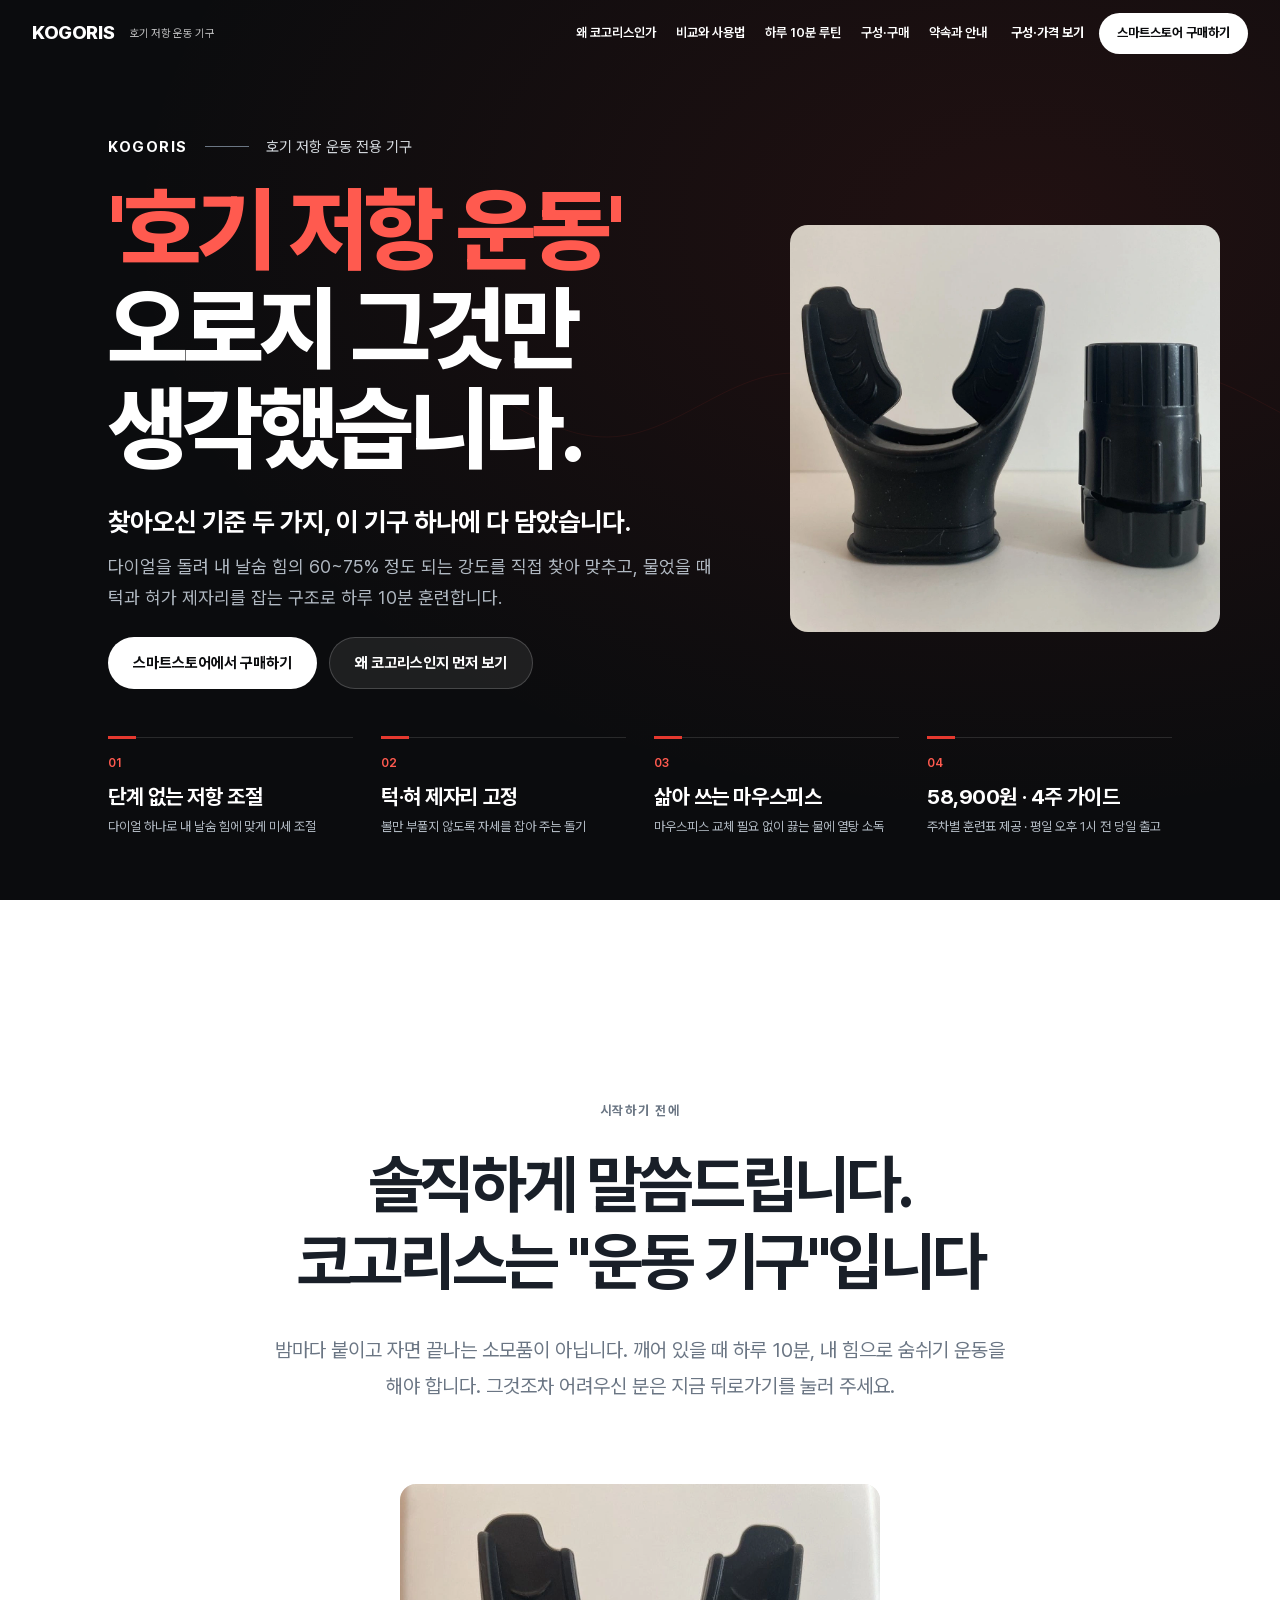
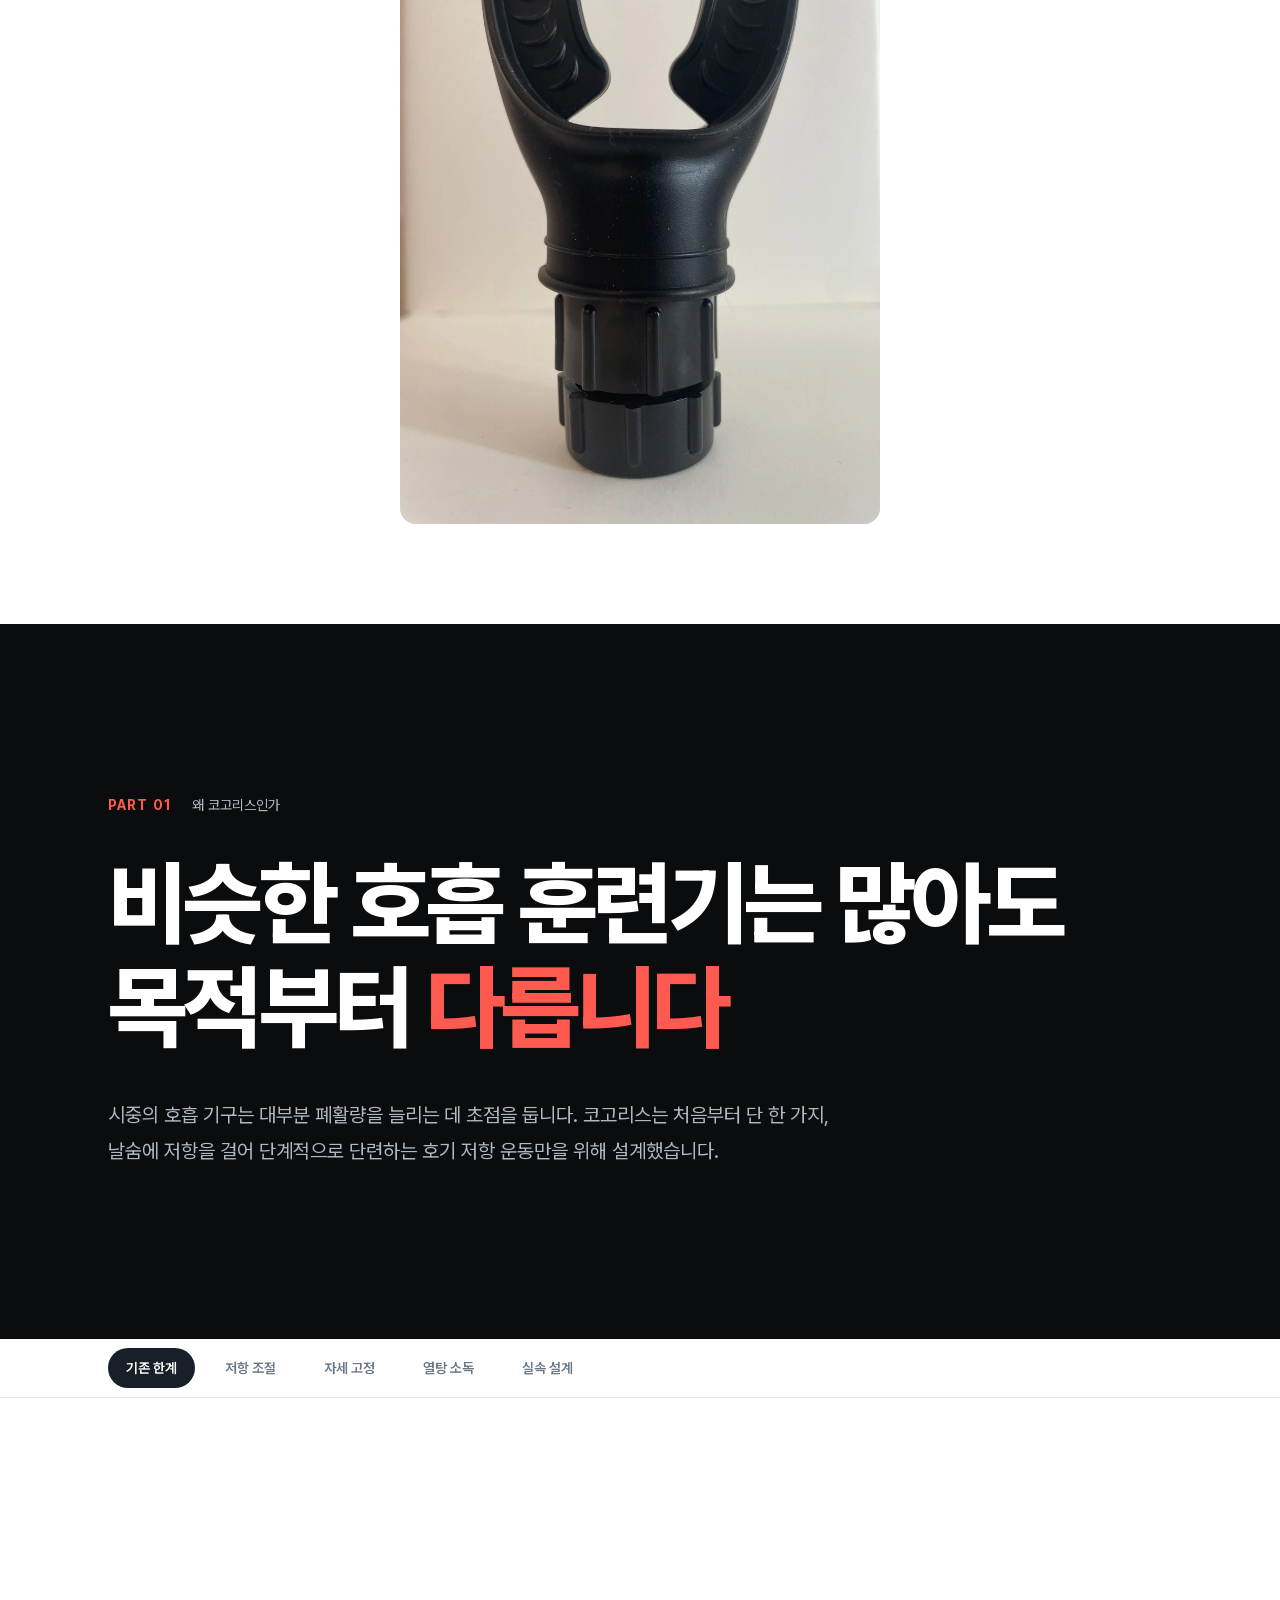
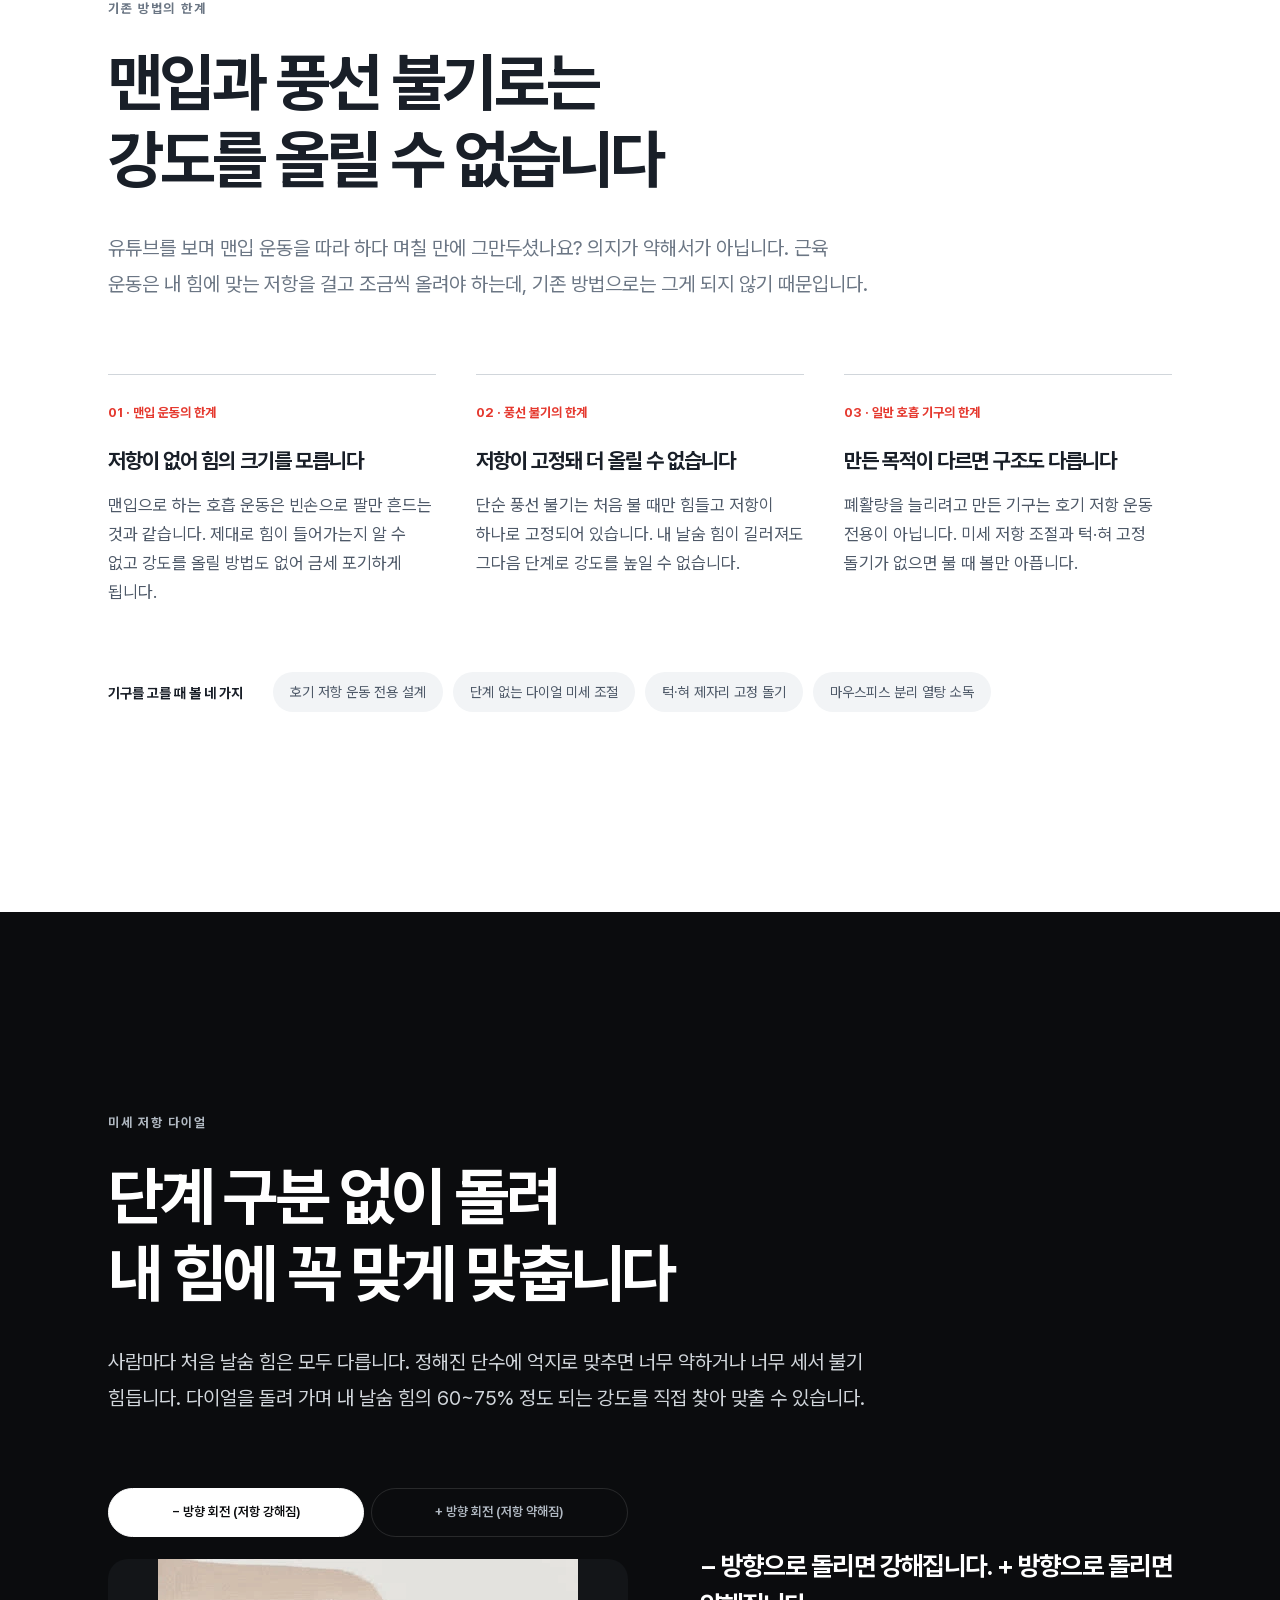
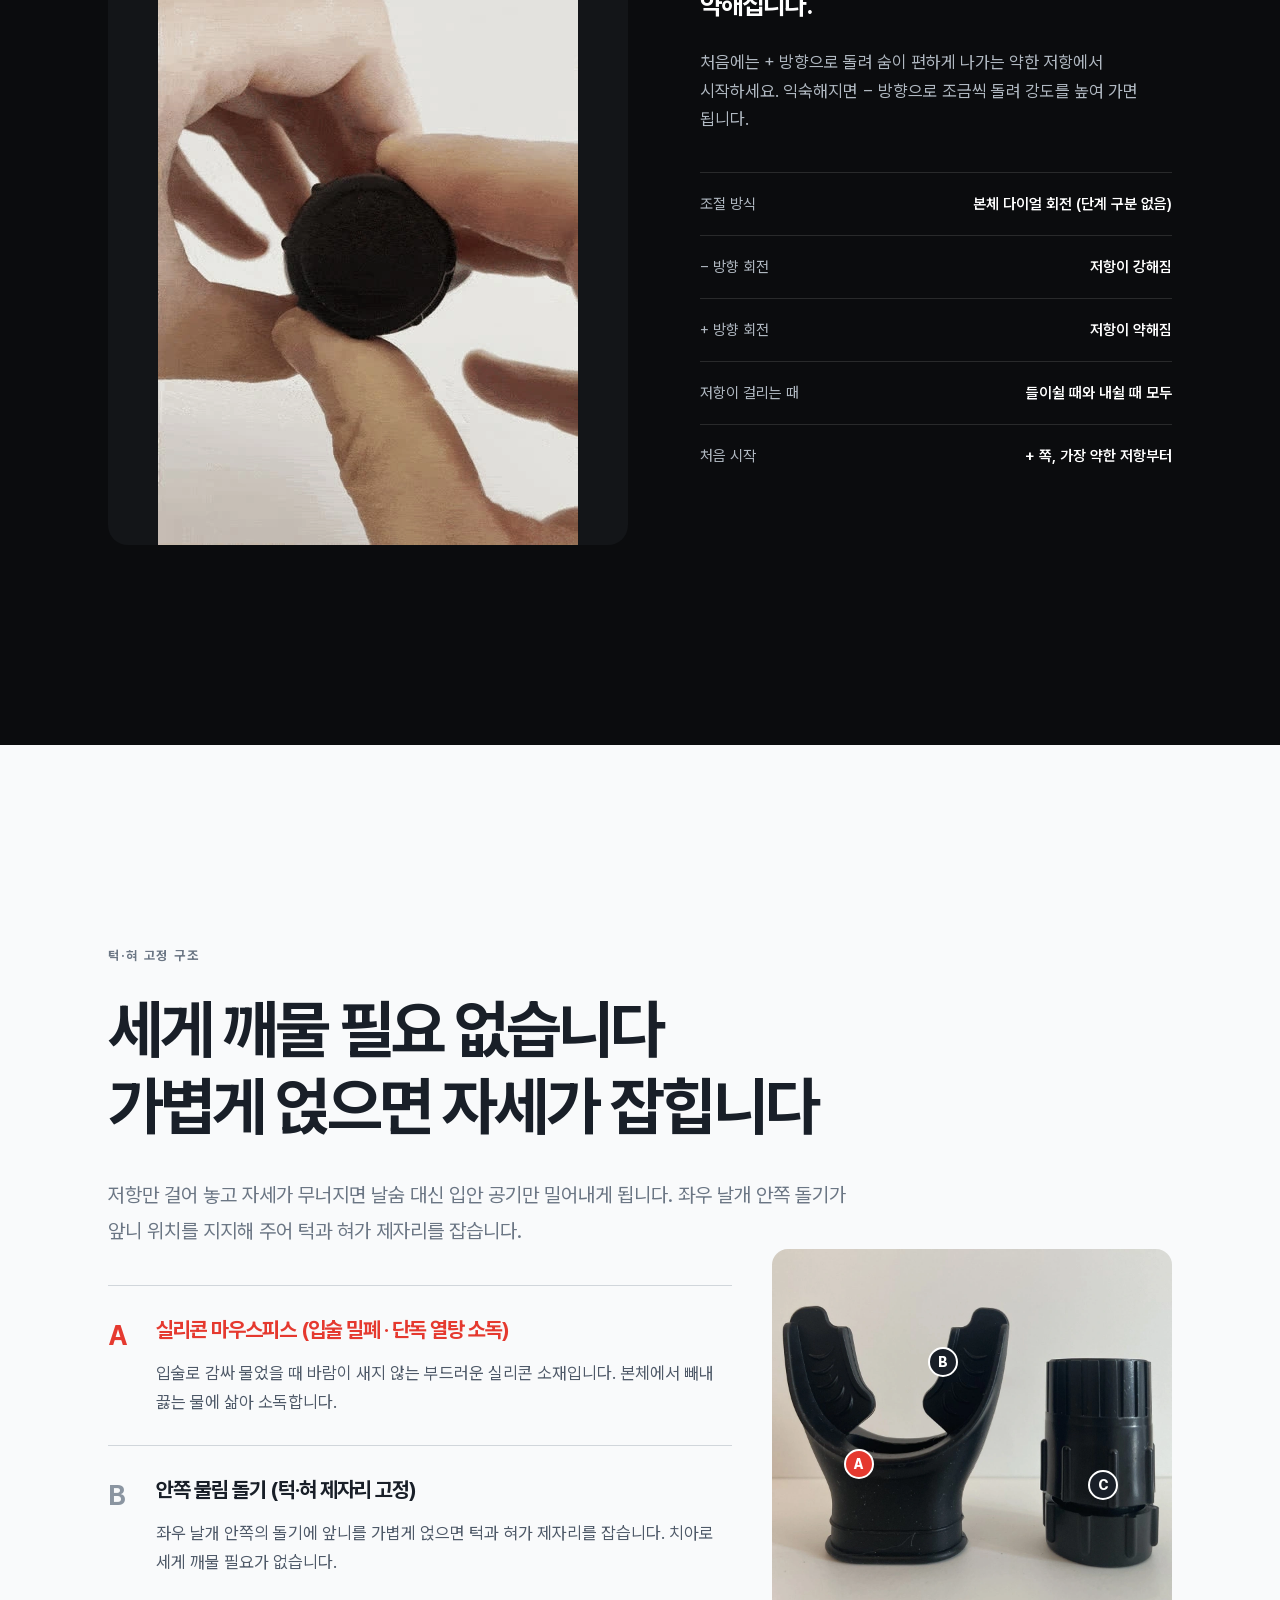
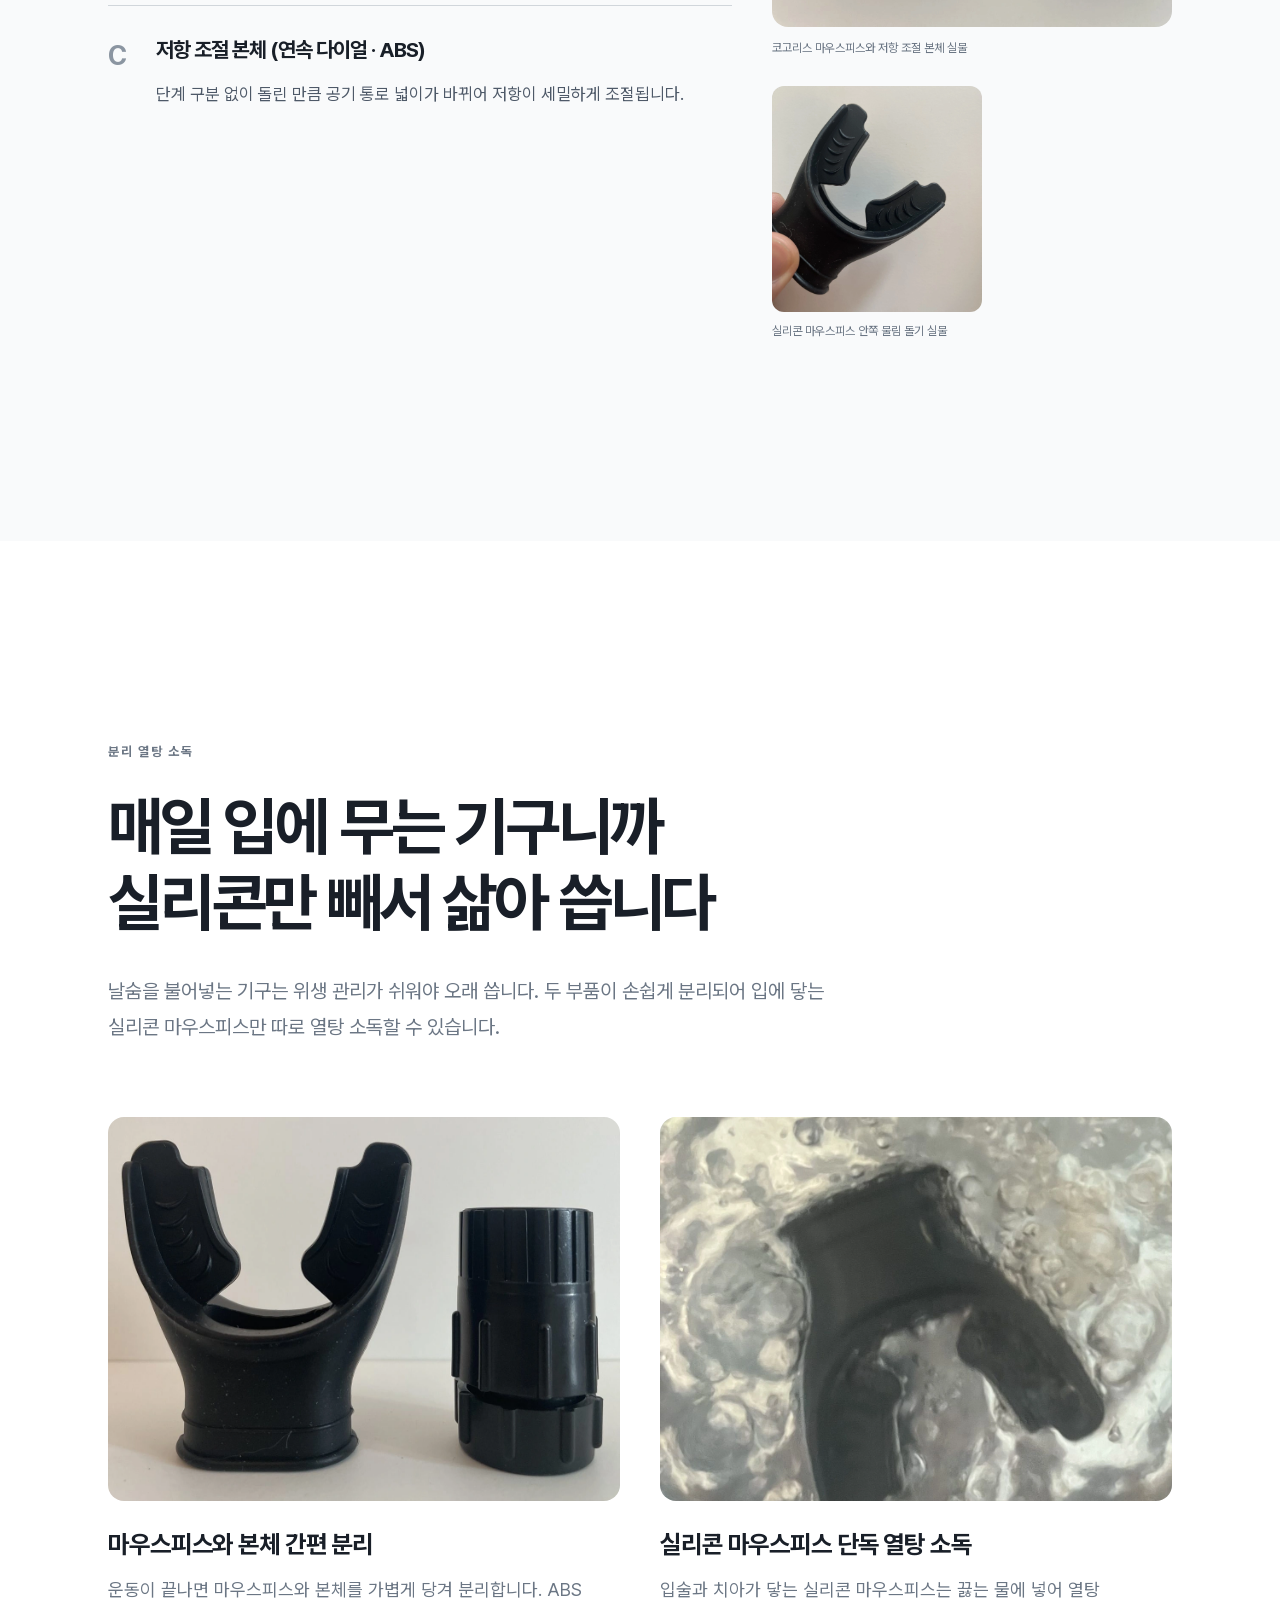
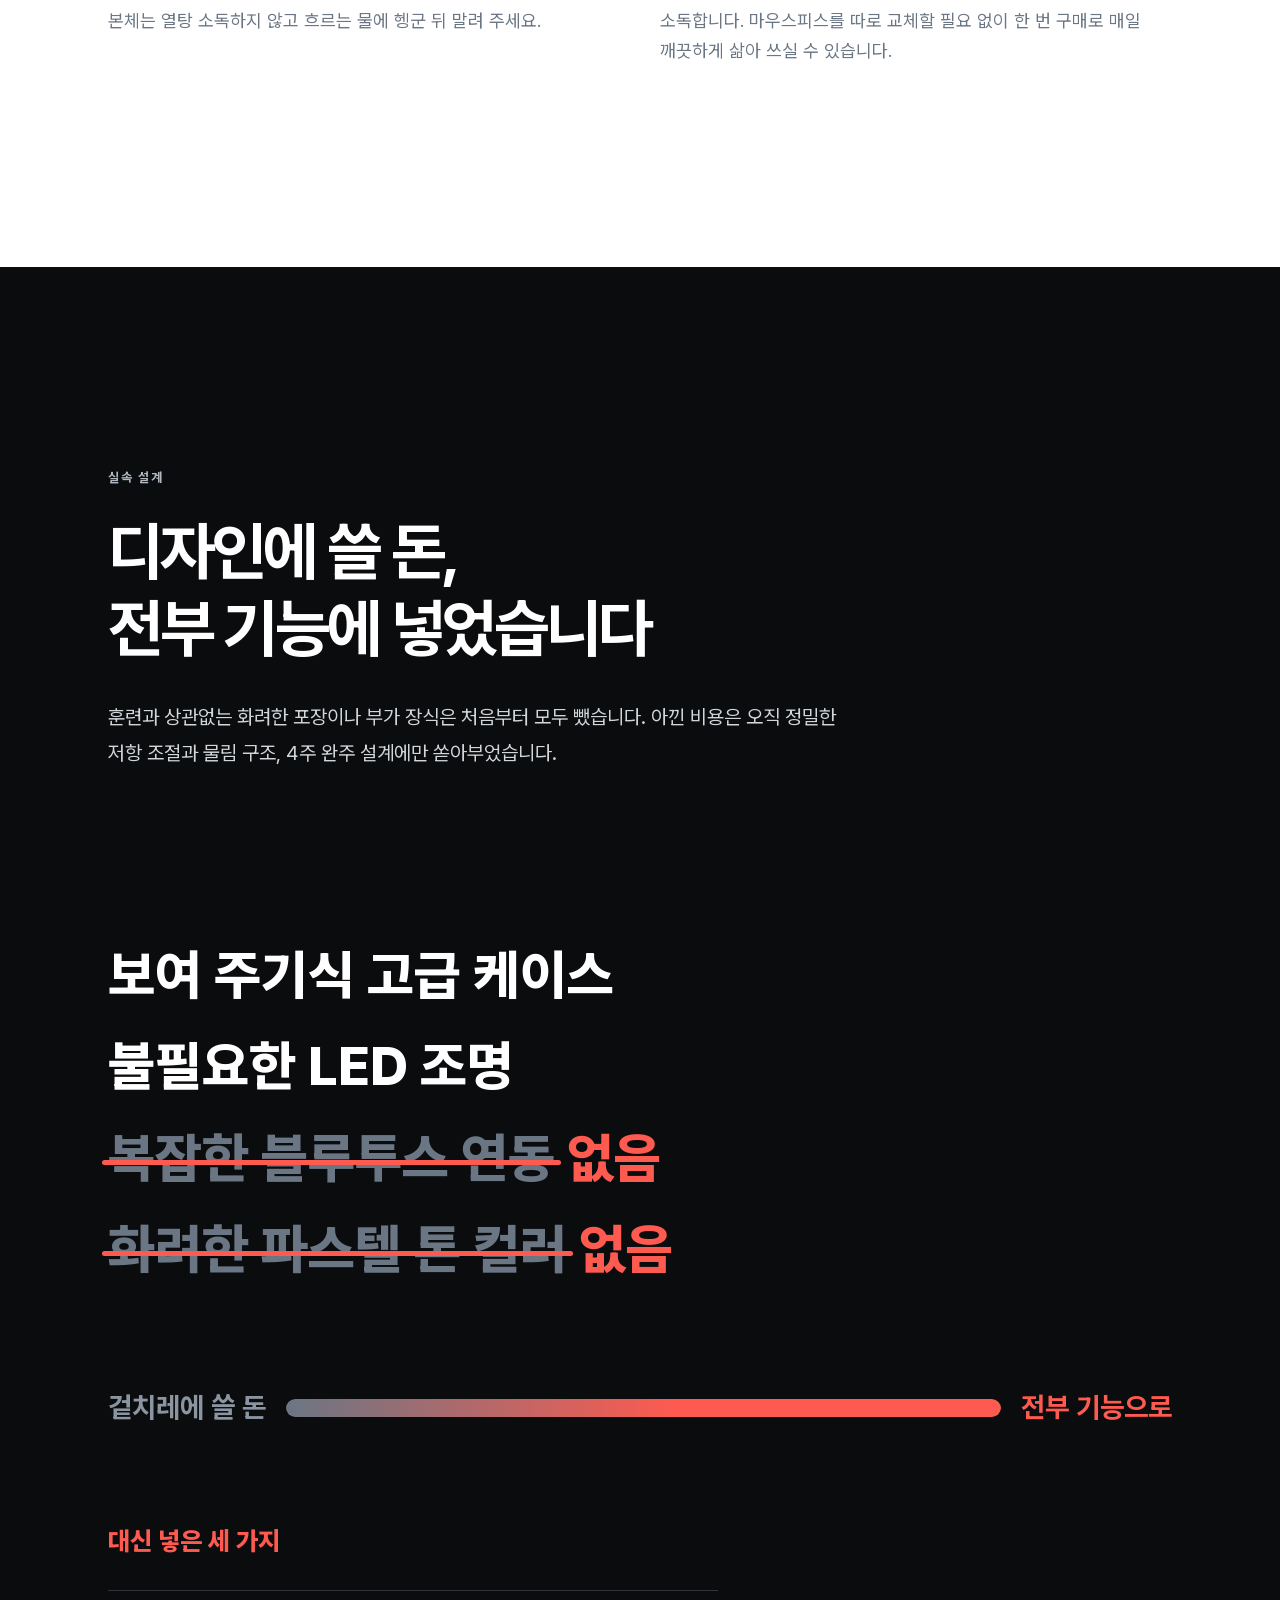
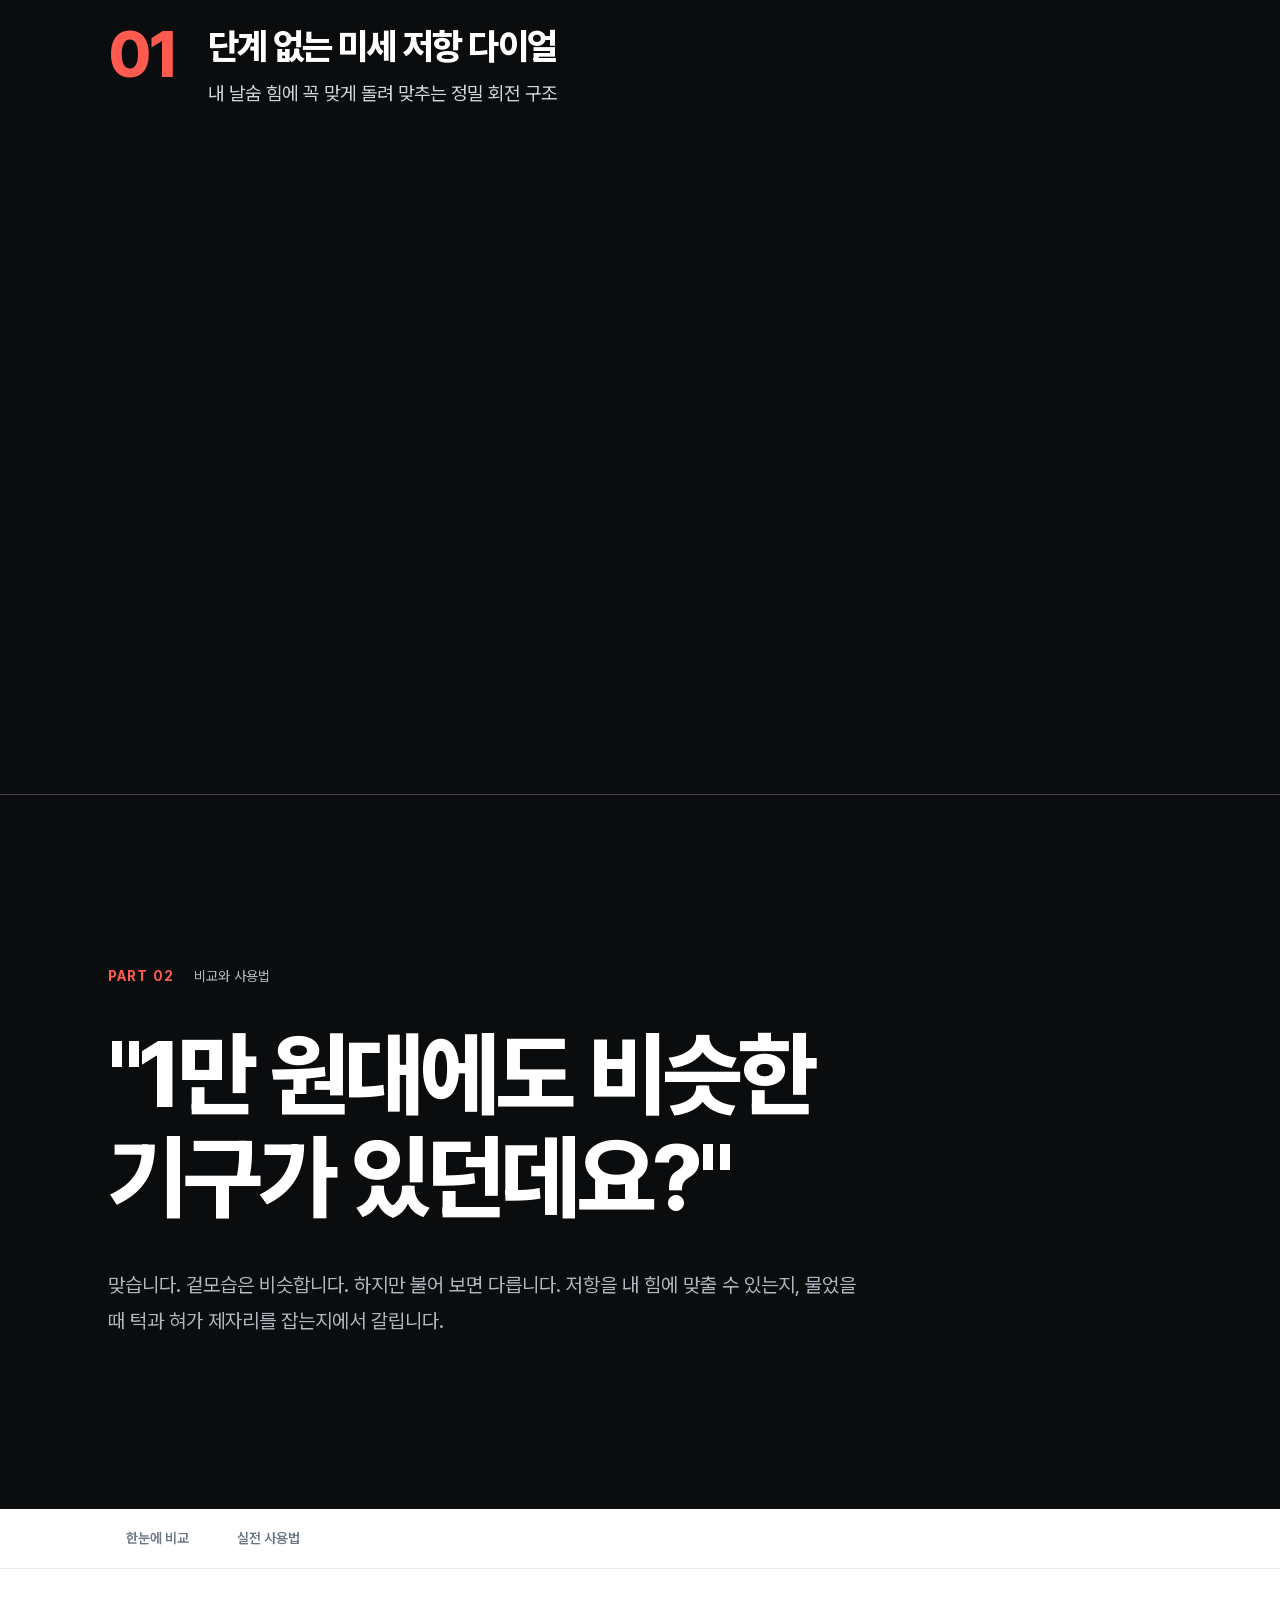
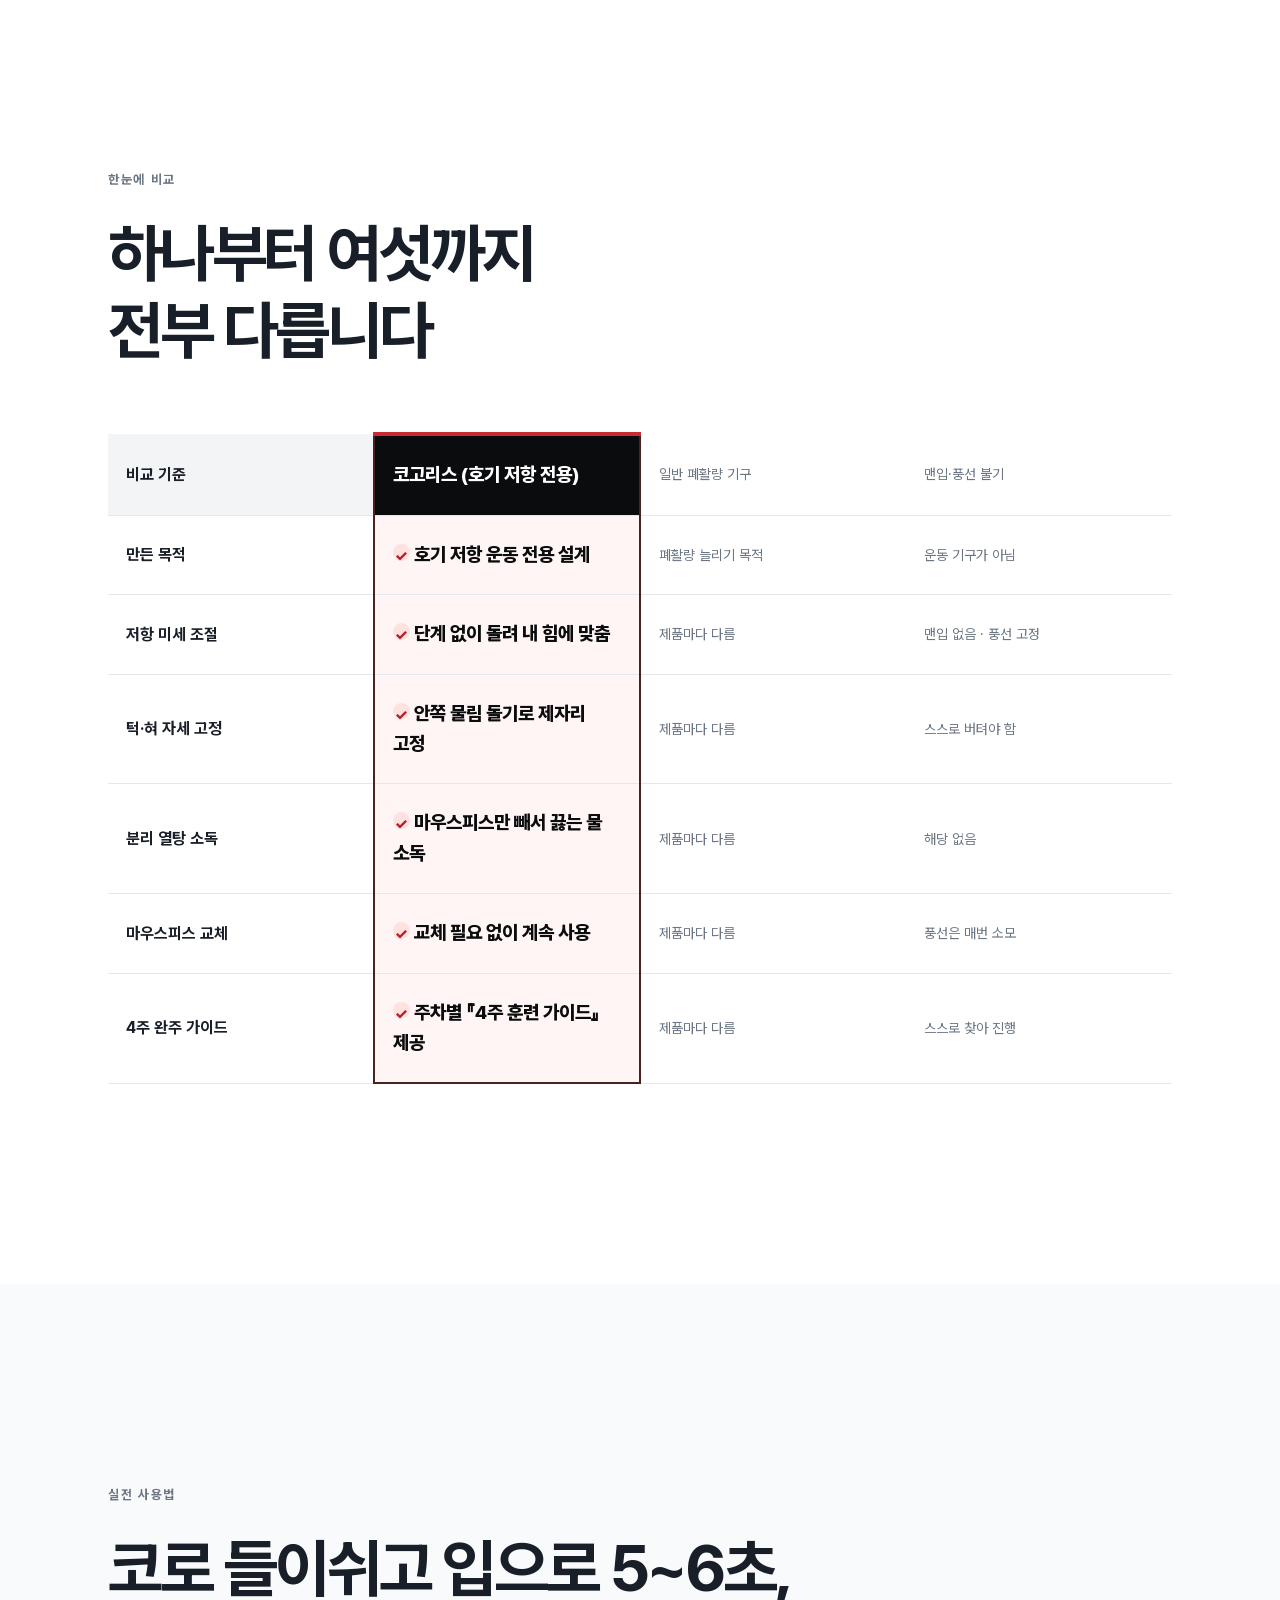
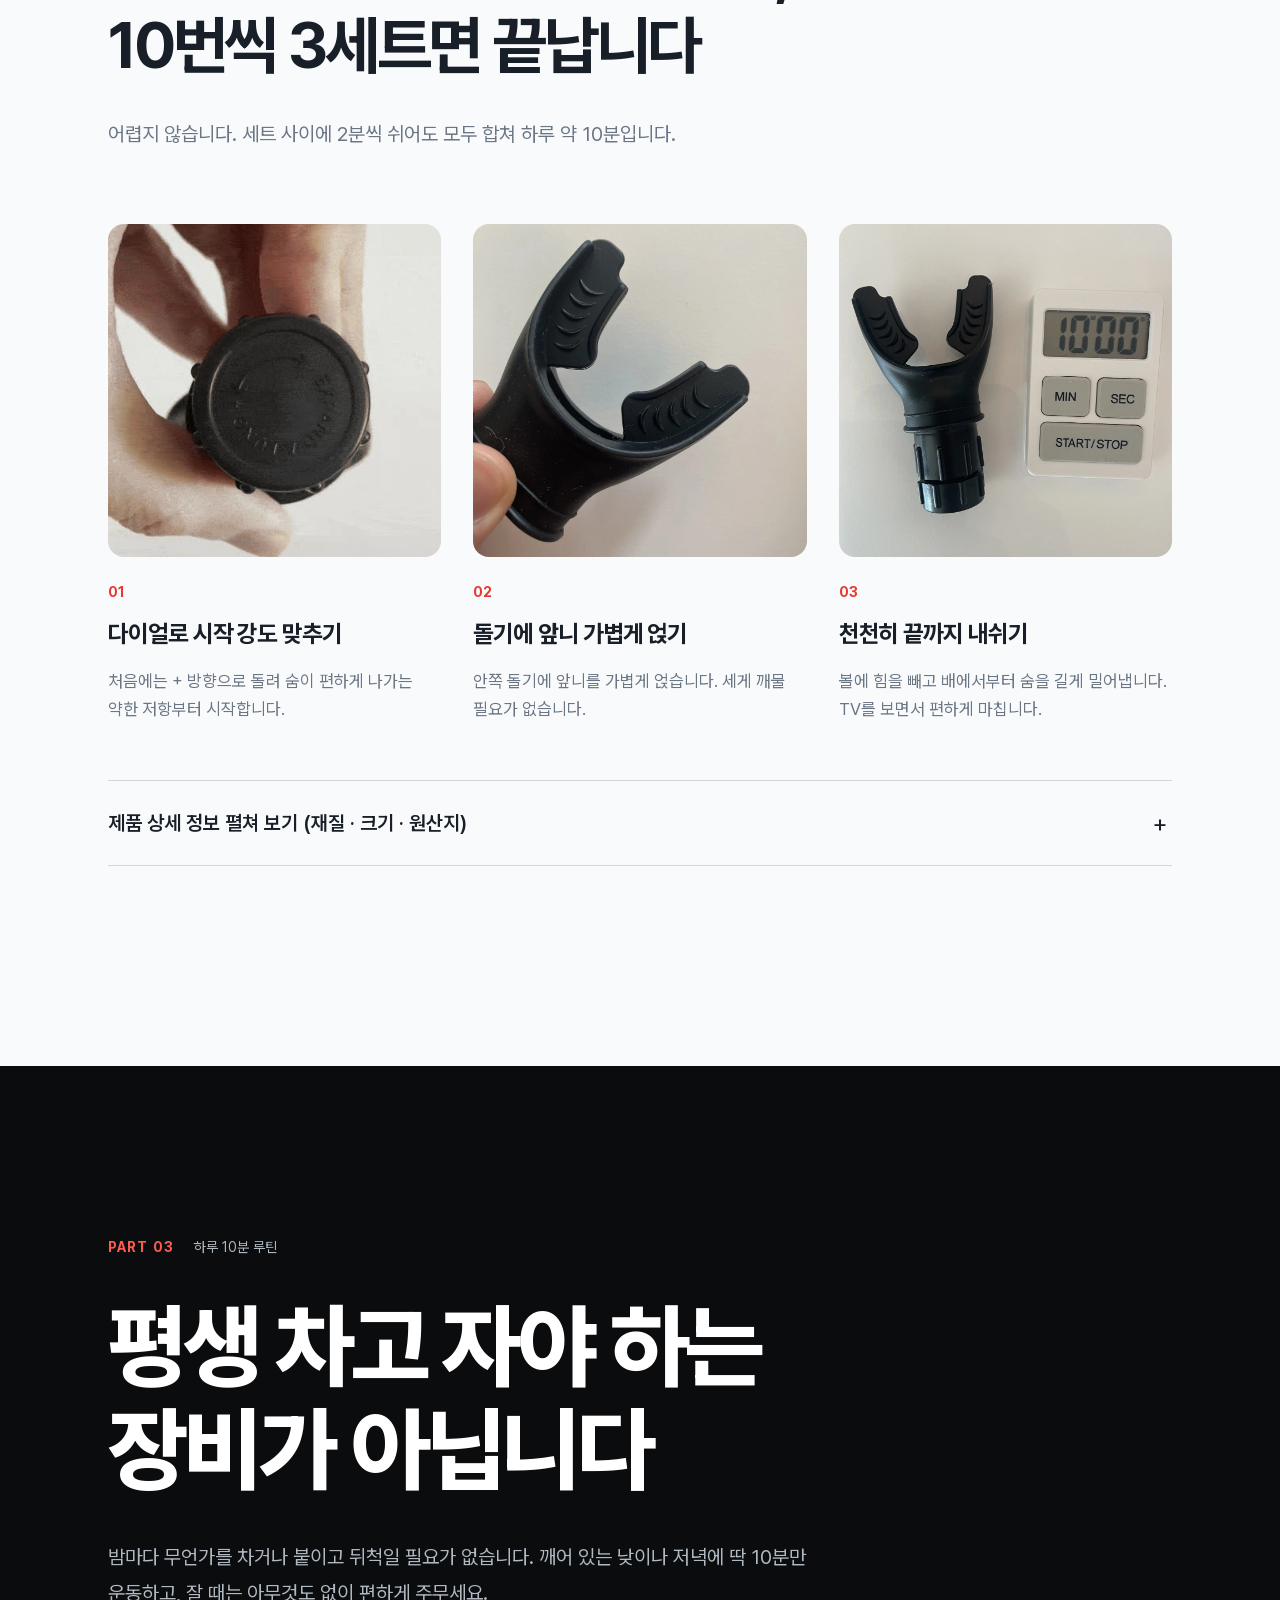
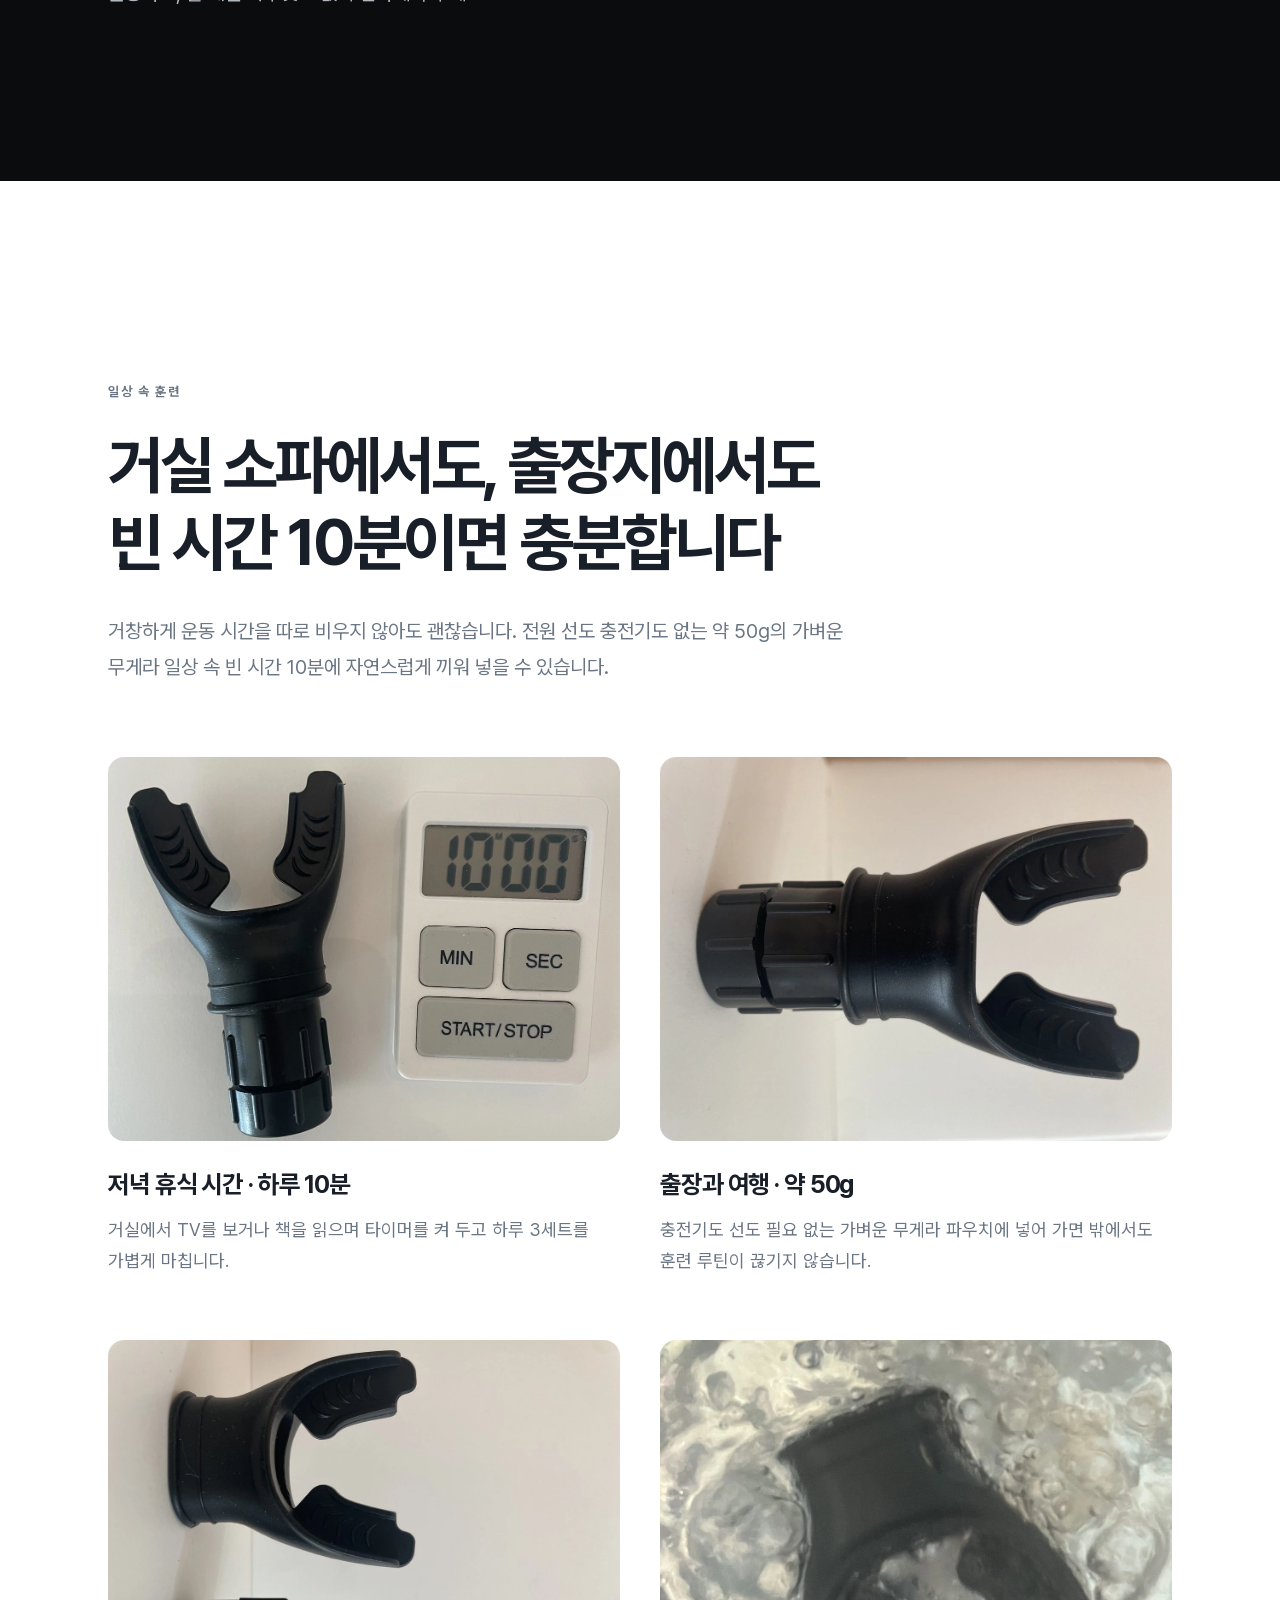
==== commit 1a96af1a: "Add Google & Naver site verification meta tags for kogoris.com" ====
--- a/index.html
+++ b/index.html
@@ -6,6 +6,8 @@
 <meta name="description" content="호기 저항 운동 기구 코고리스(KOGORIS) 공식 홈페이지. 단계 없는 미세 저항 다이얼, 턱·혀 고정 실리콘 마우스피스, 분리 열탕 소독 구조와 4주 훈련 가이드까지. 글로서스 트레이닝·호기 저항 운동을 찾는 분께 하루 10분 날숨 저항 운동을 안내합니다."/>
 <meta name="google-site-verification" content="wkeMabKR3okkVmrnLxE5OTDLnWBLULTedb6vW-dykQU"/>
 <meta name="naver-site-verification" content="cb39810ddfb95ffd76c14f7854918cef40ab1da7"/>
+<meta name="google-site-verification" content="s9V5aTtULC47GgfSkhQV_l7G5JEZDEFdImRWUOOxHxE"/>
+<meta name="naver-site-verification" content="87221f37247032812216cee3be74193c2ccb9a63"/>
 <meta name="robots" content="index, follow, max-snippet:-1, max-image-preview:large, max-video-preview:-1"/>
 <meta property="og:type" content="website"/>
 <meta property="og:site_name" content="코고리스"/>
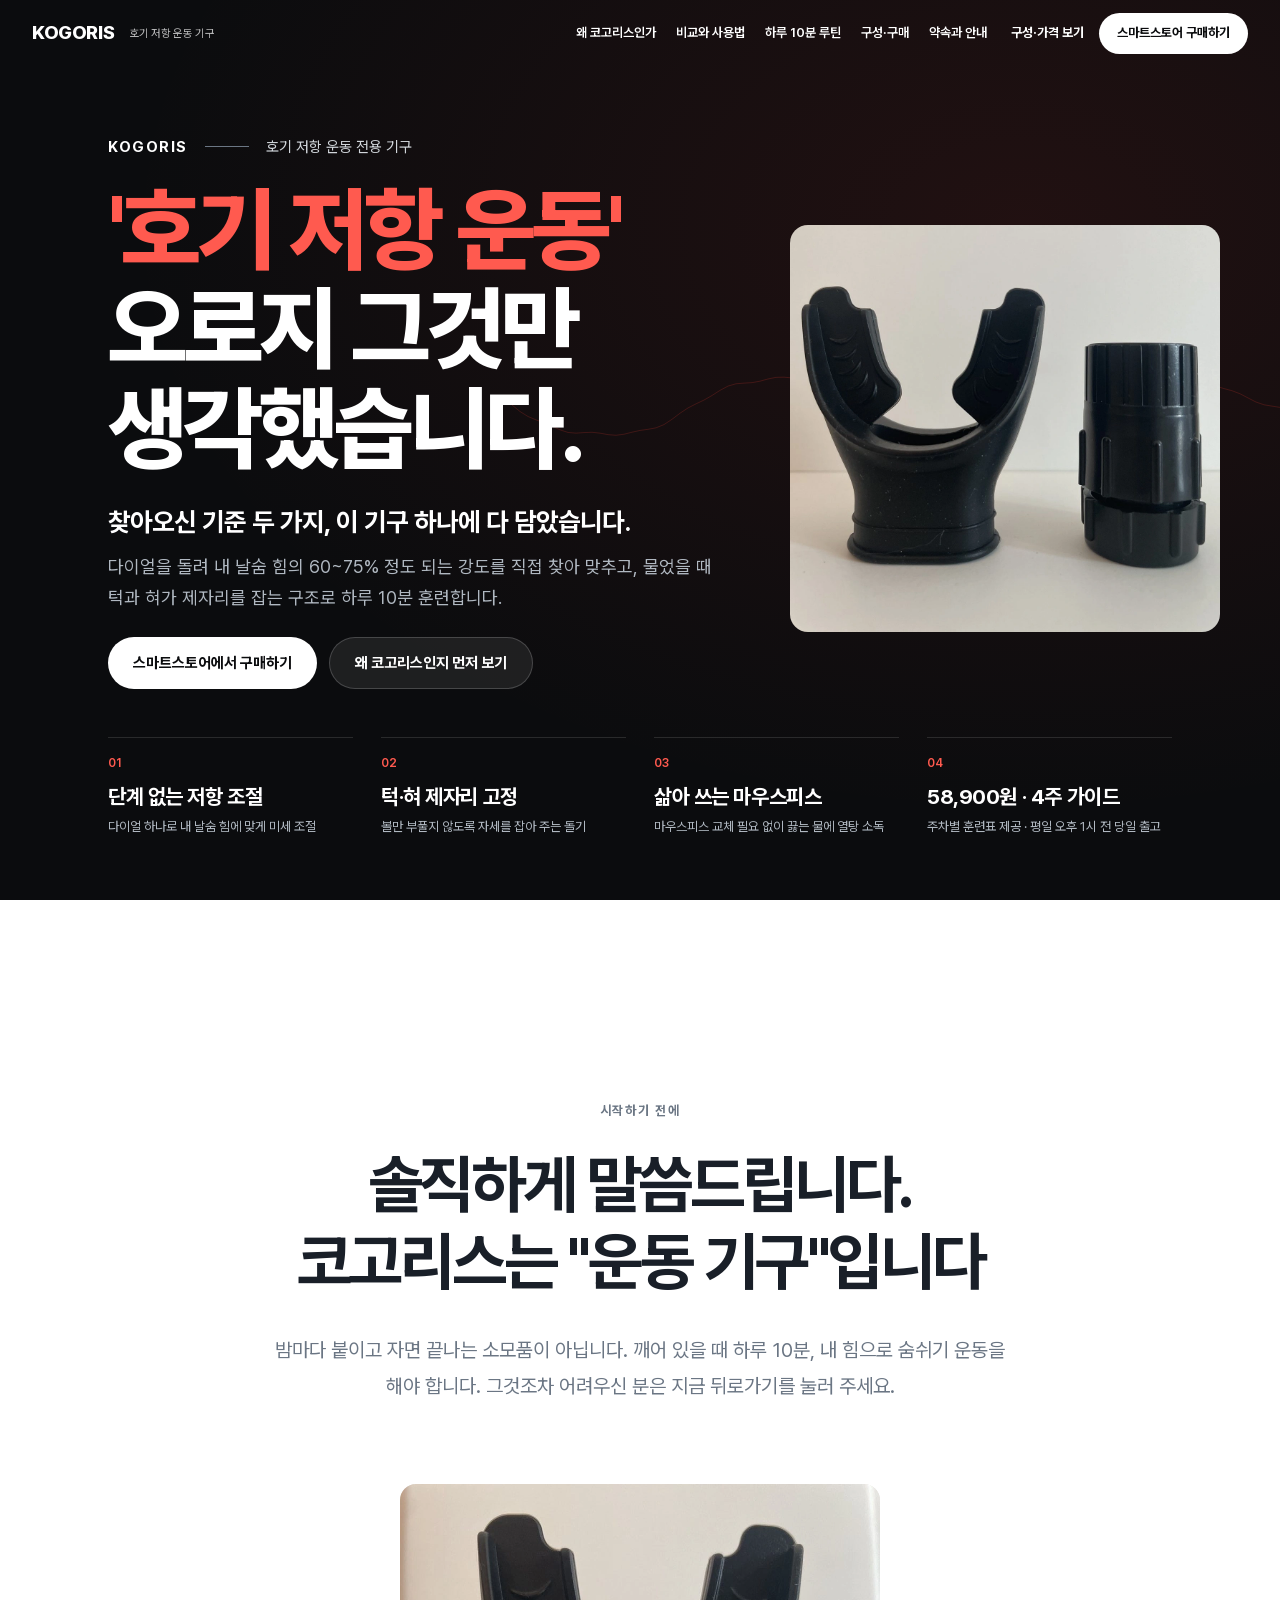
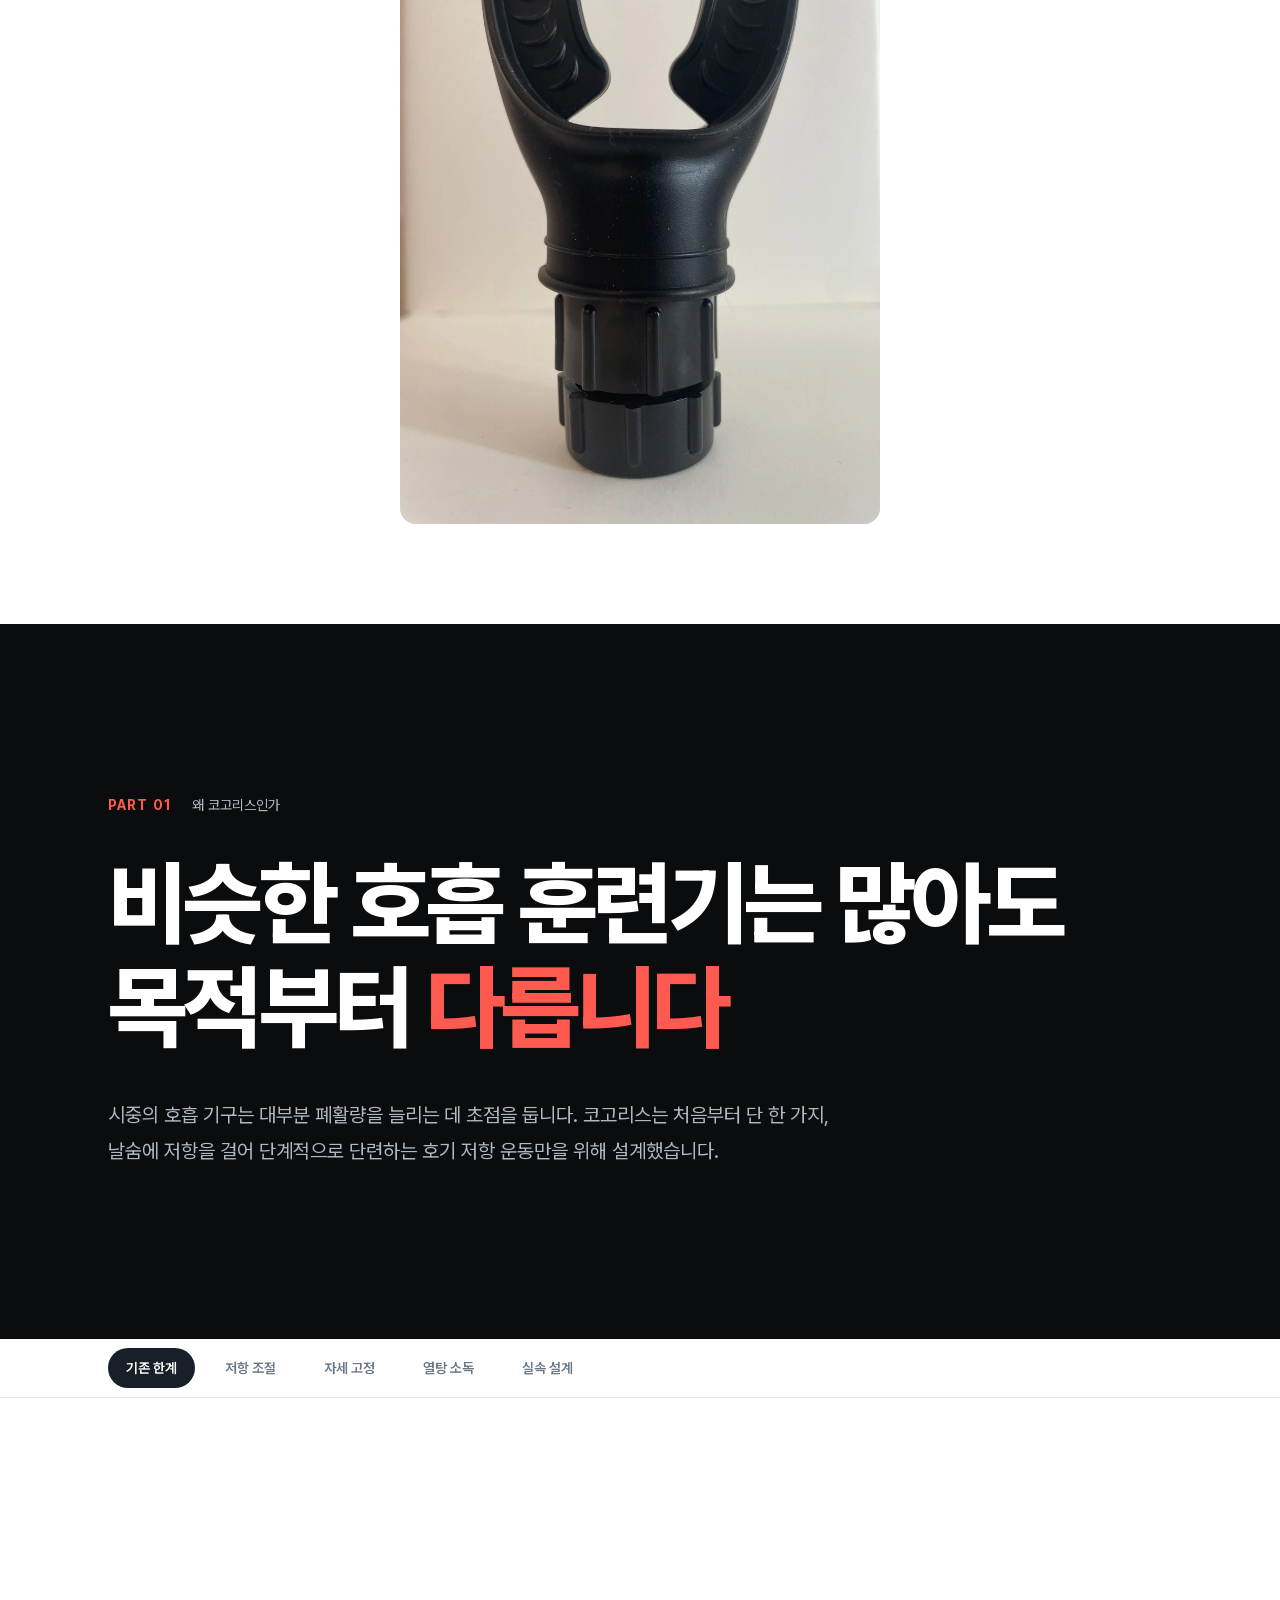
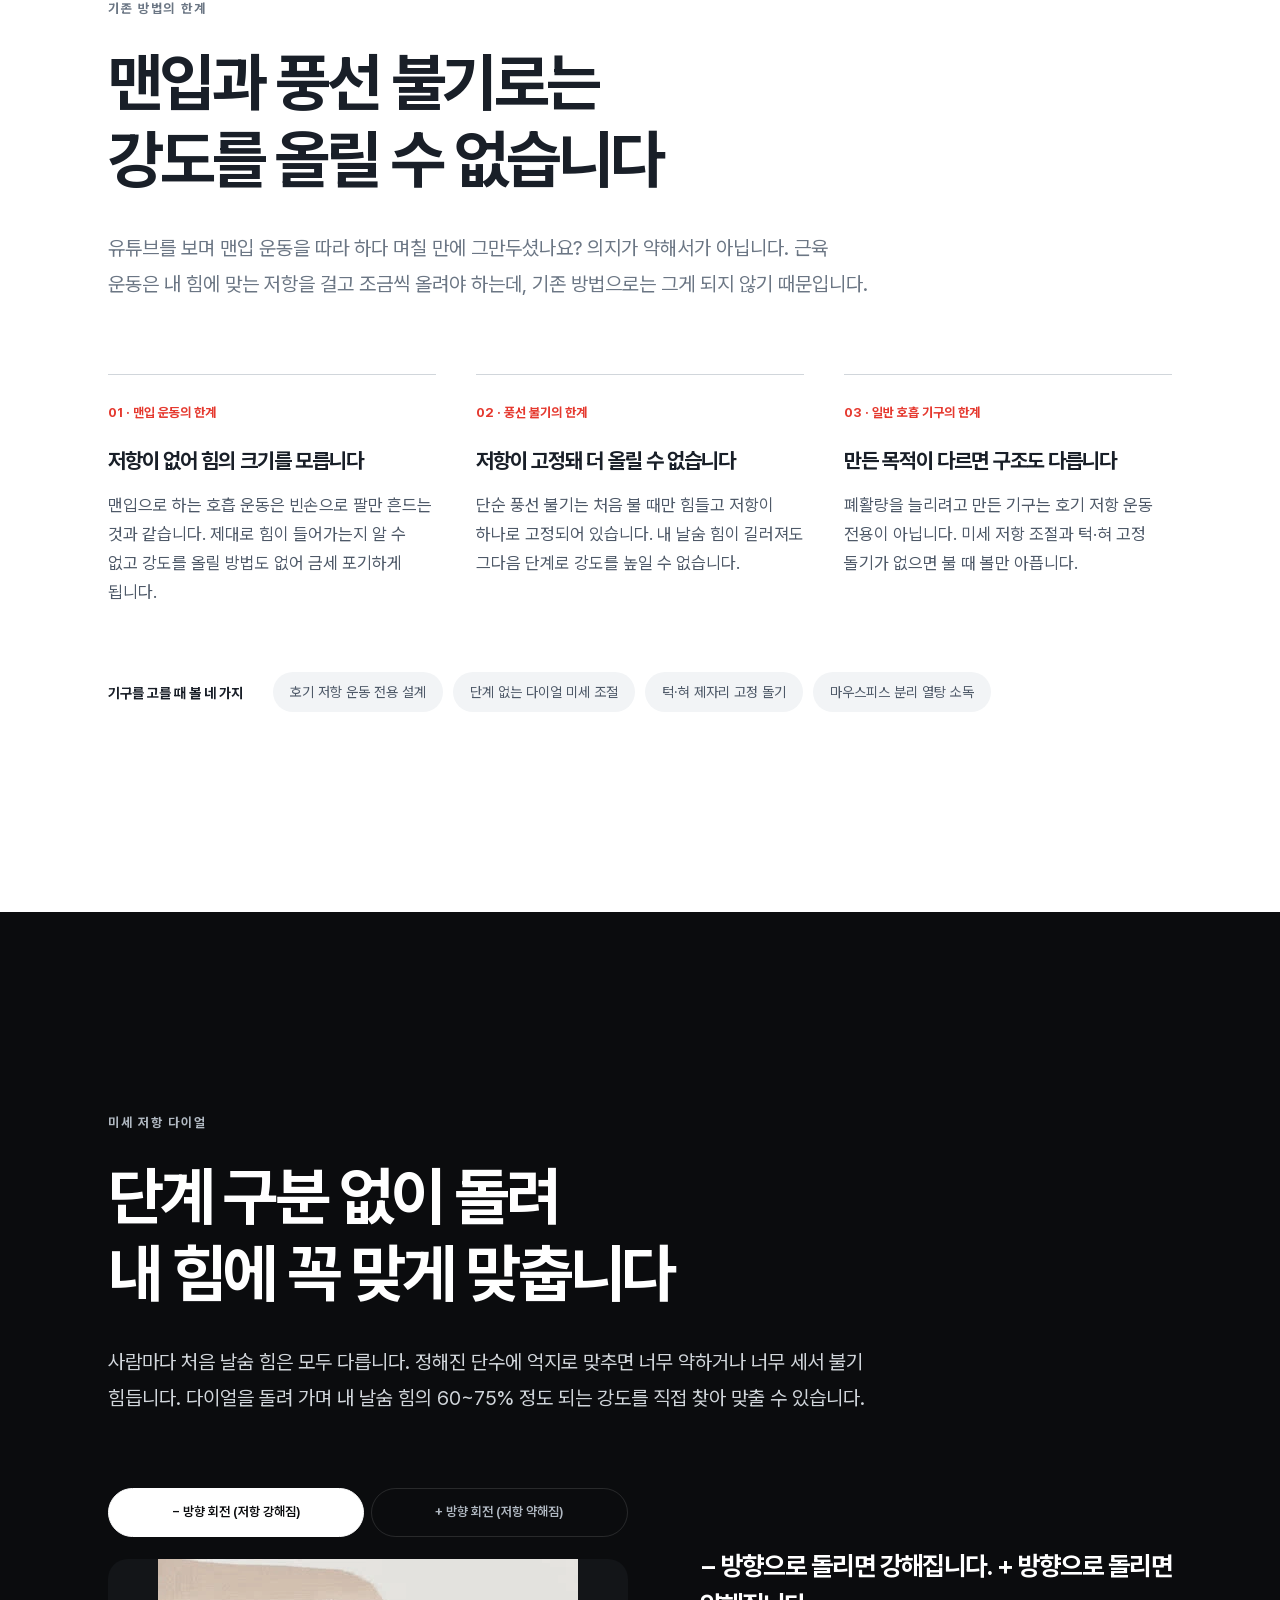
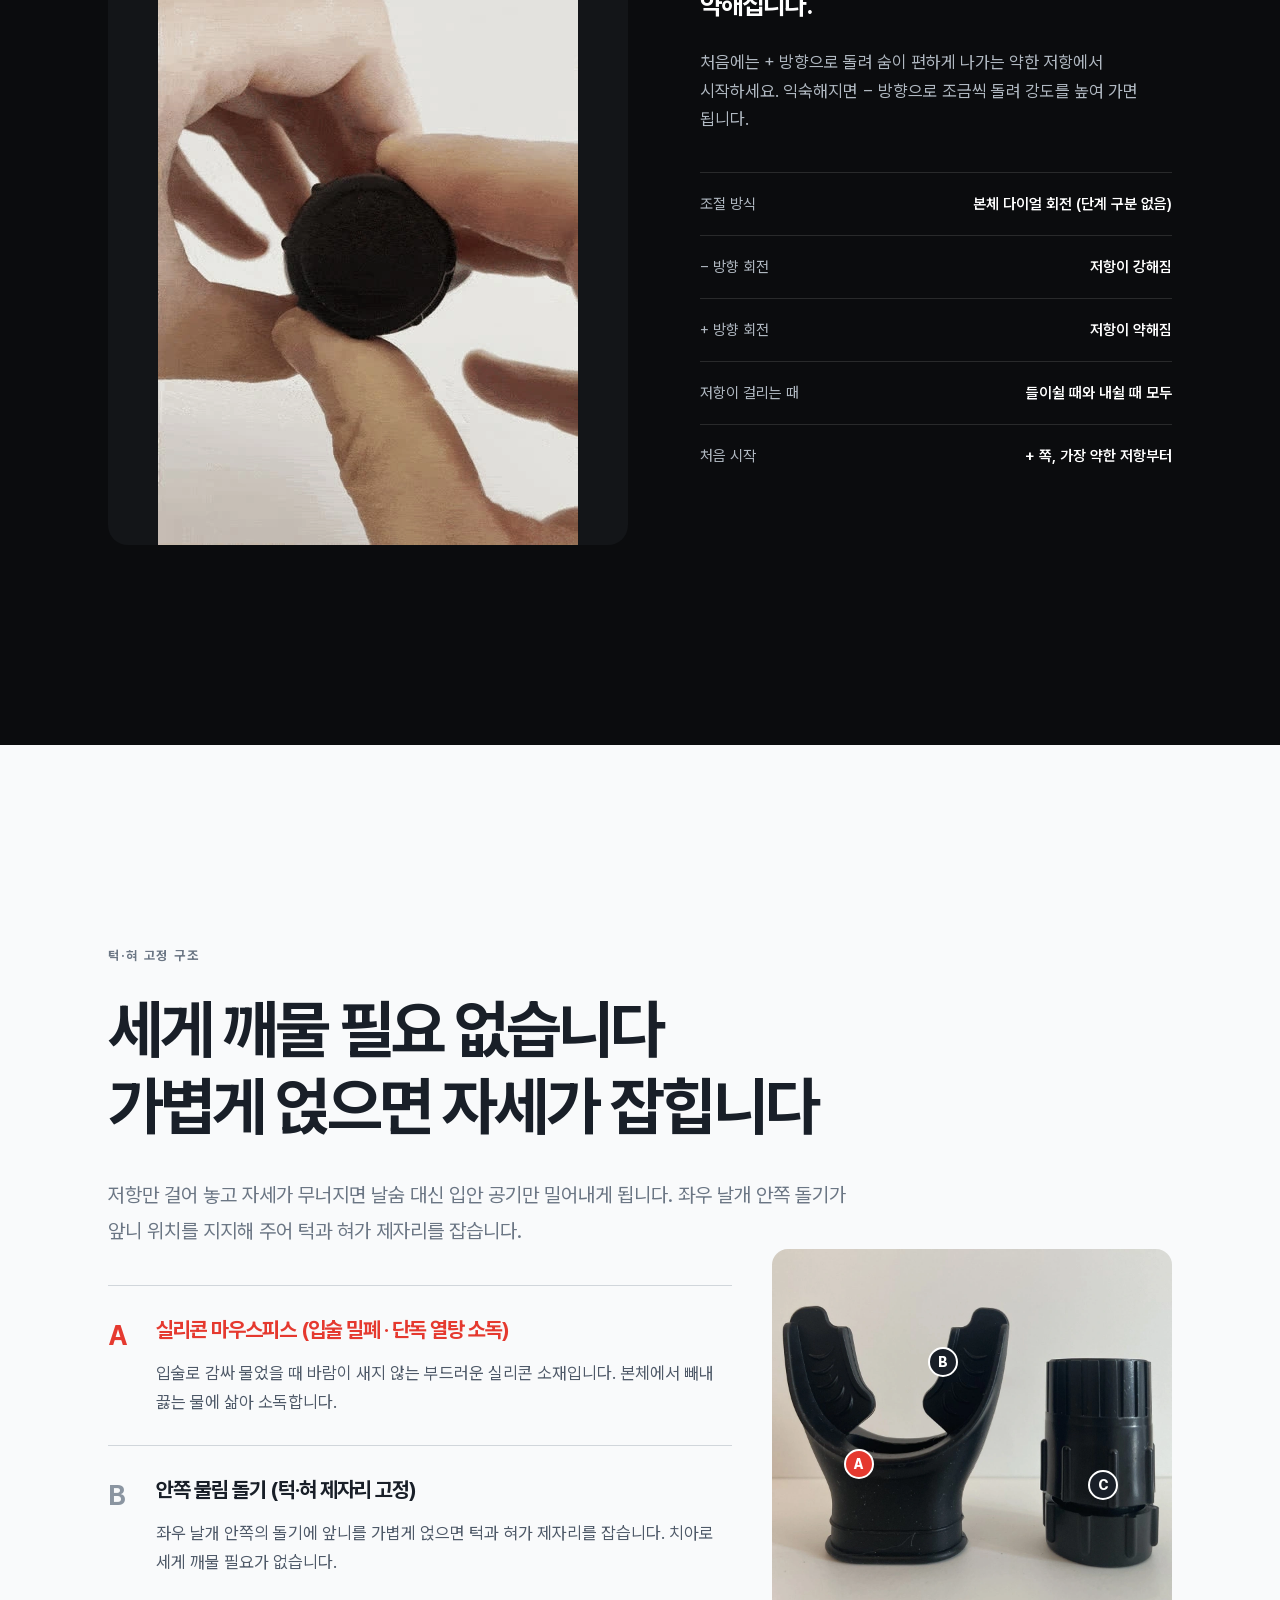
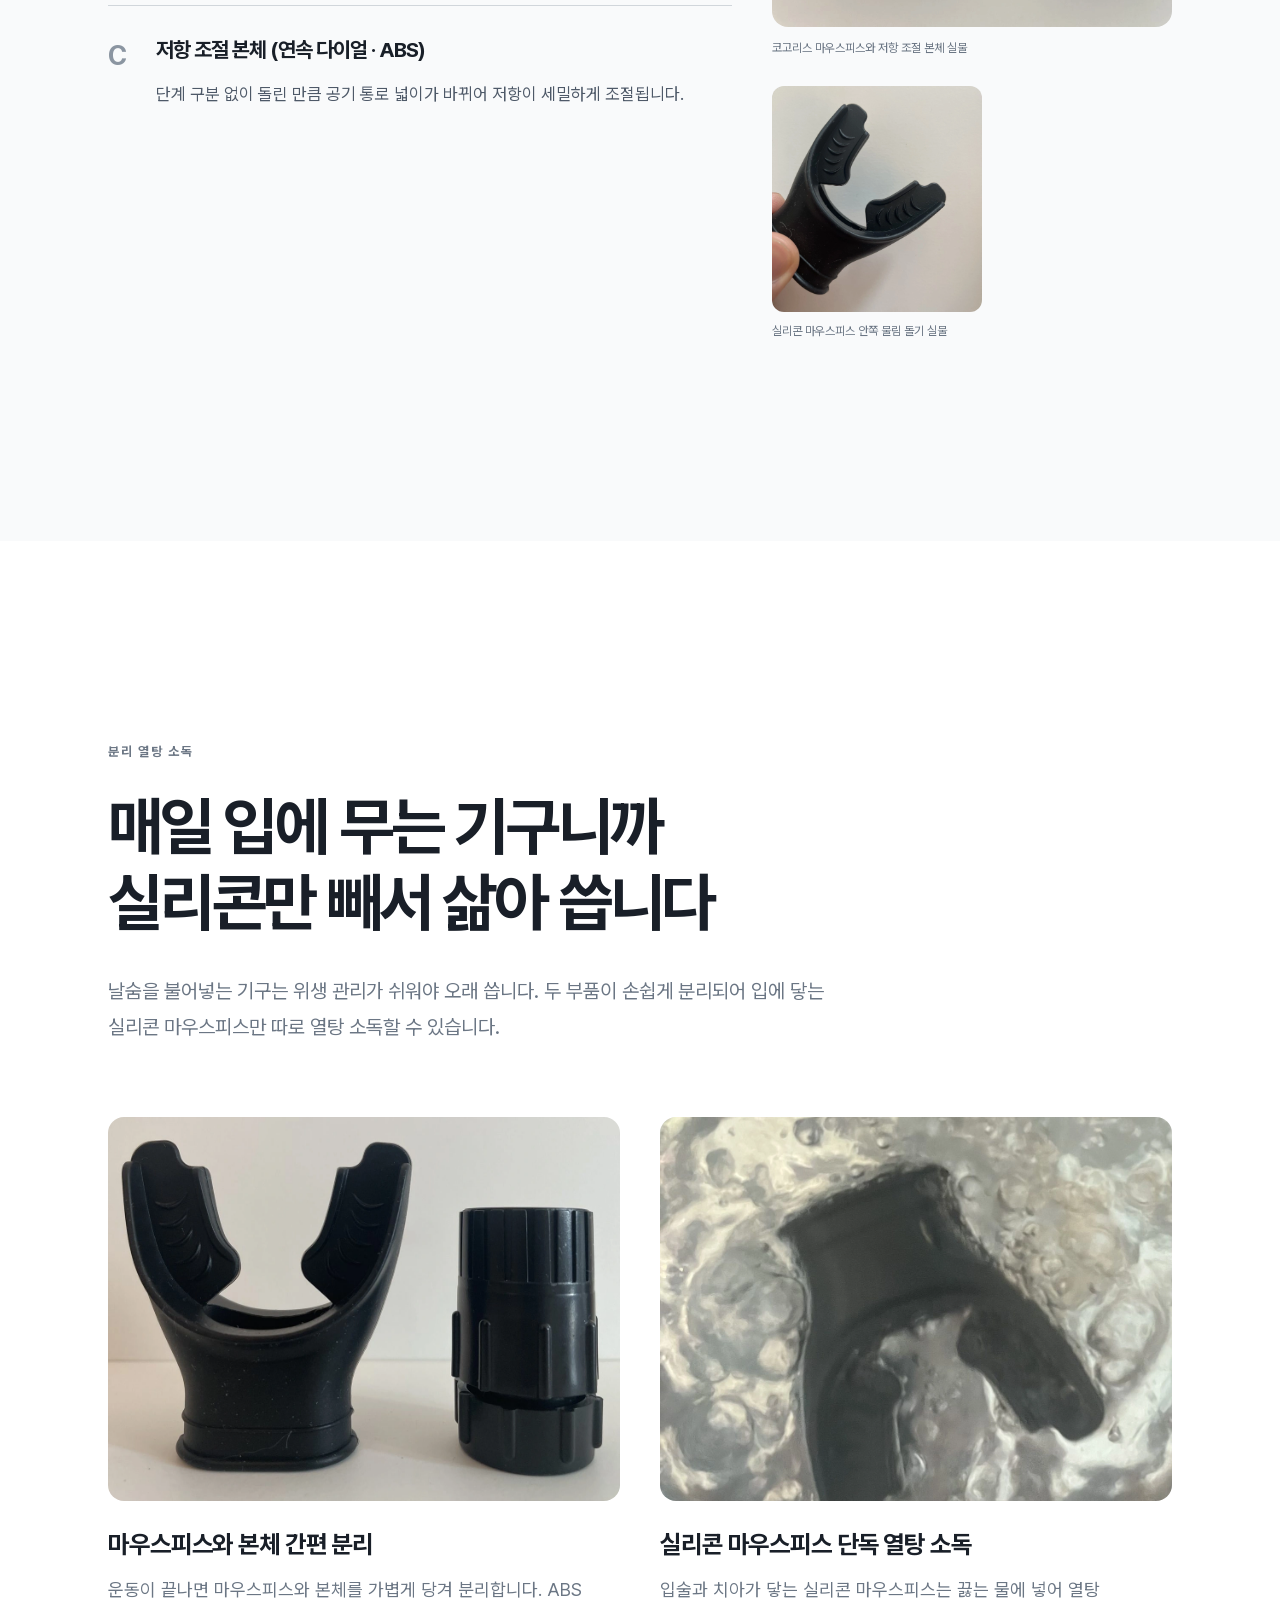
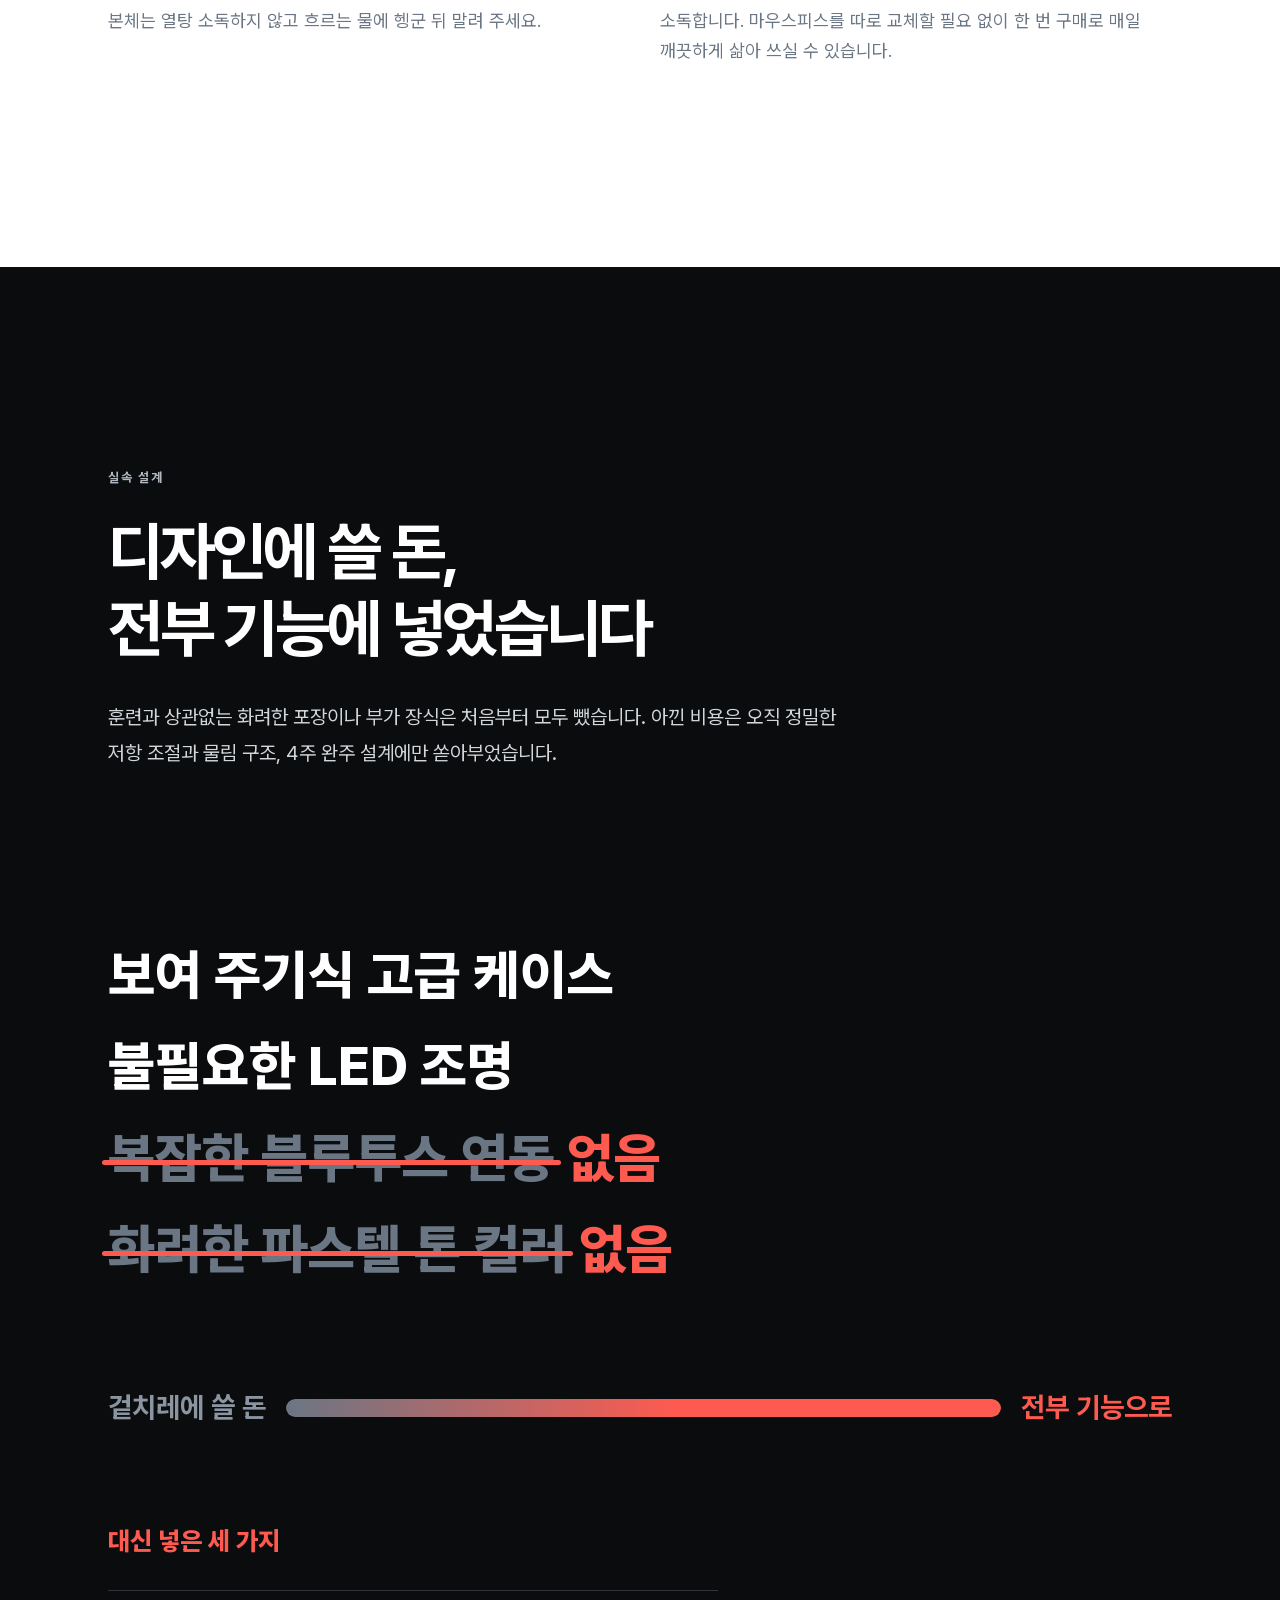
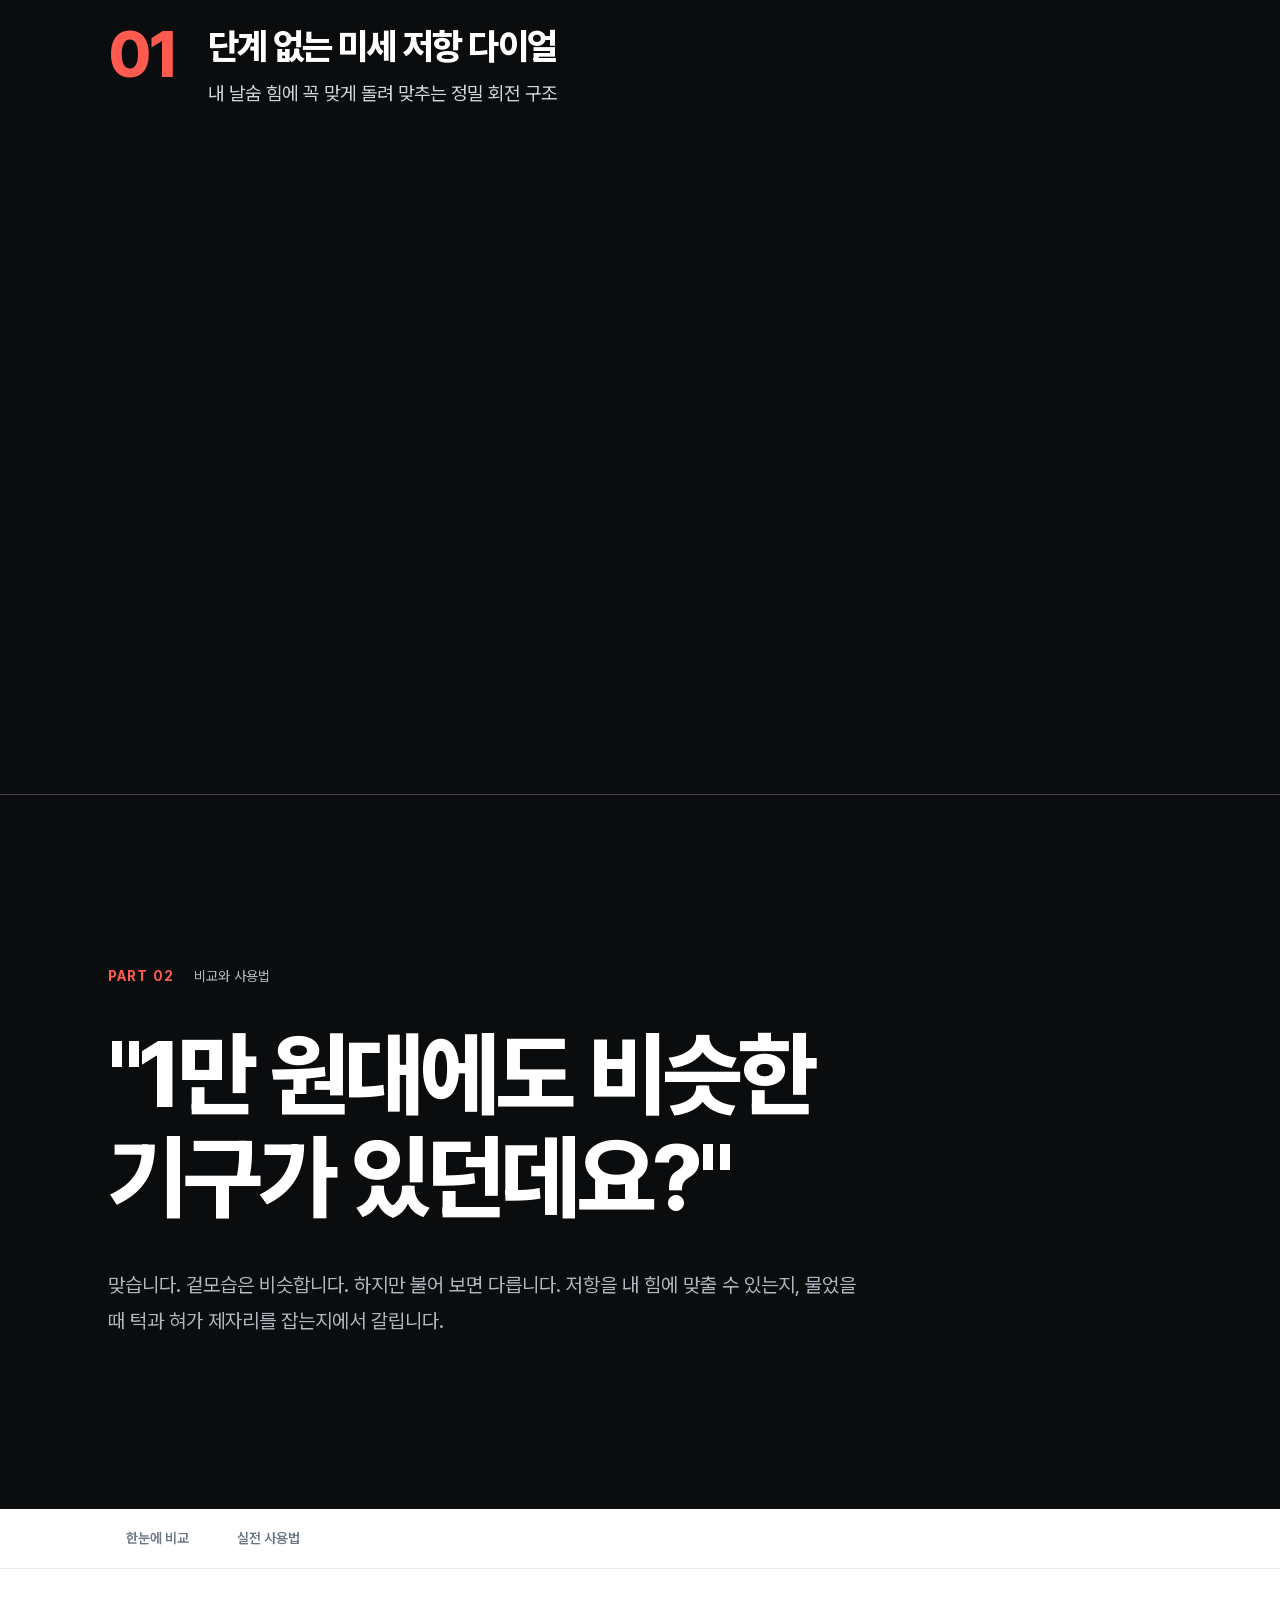
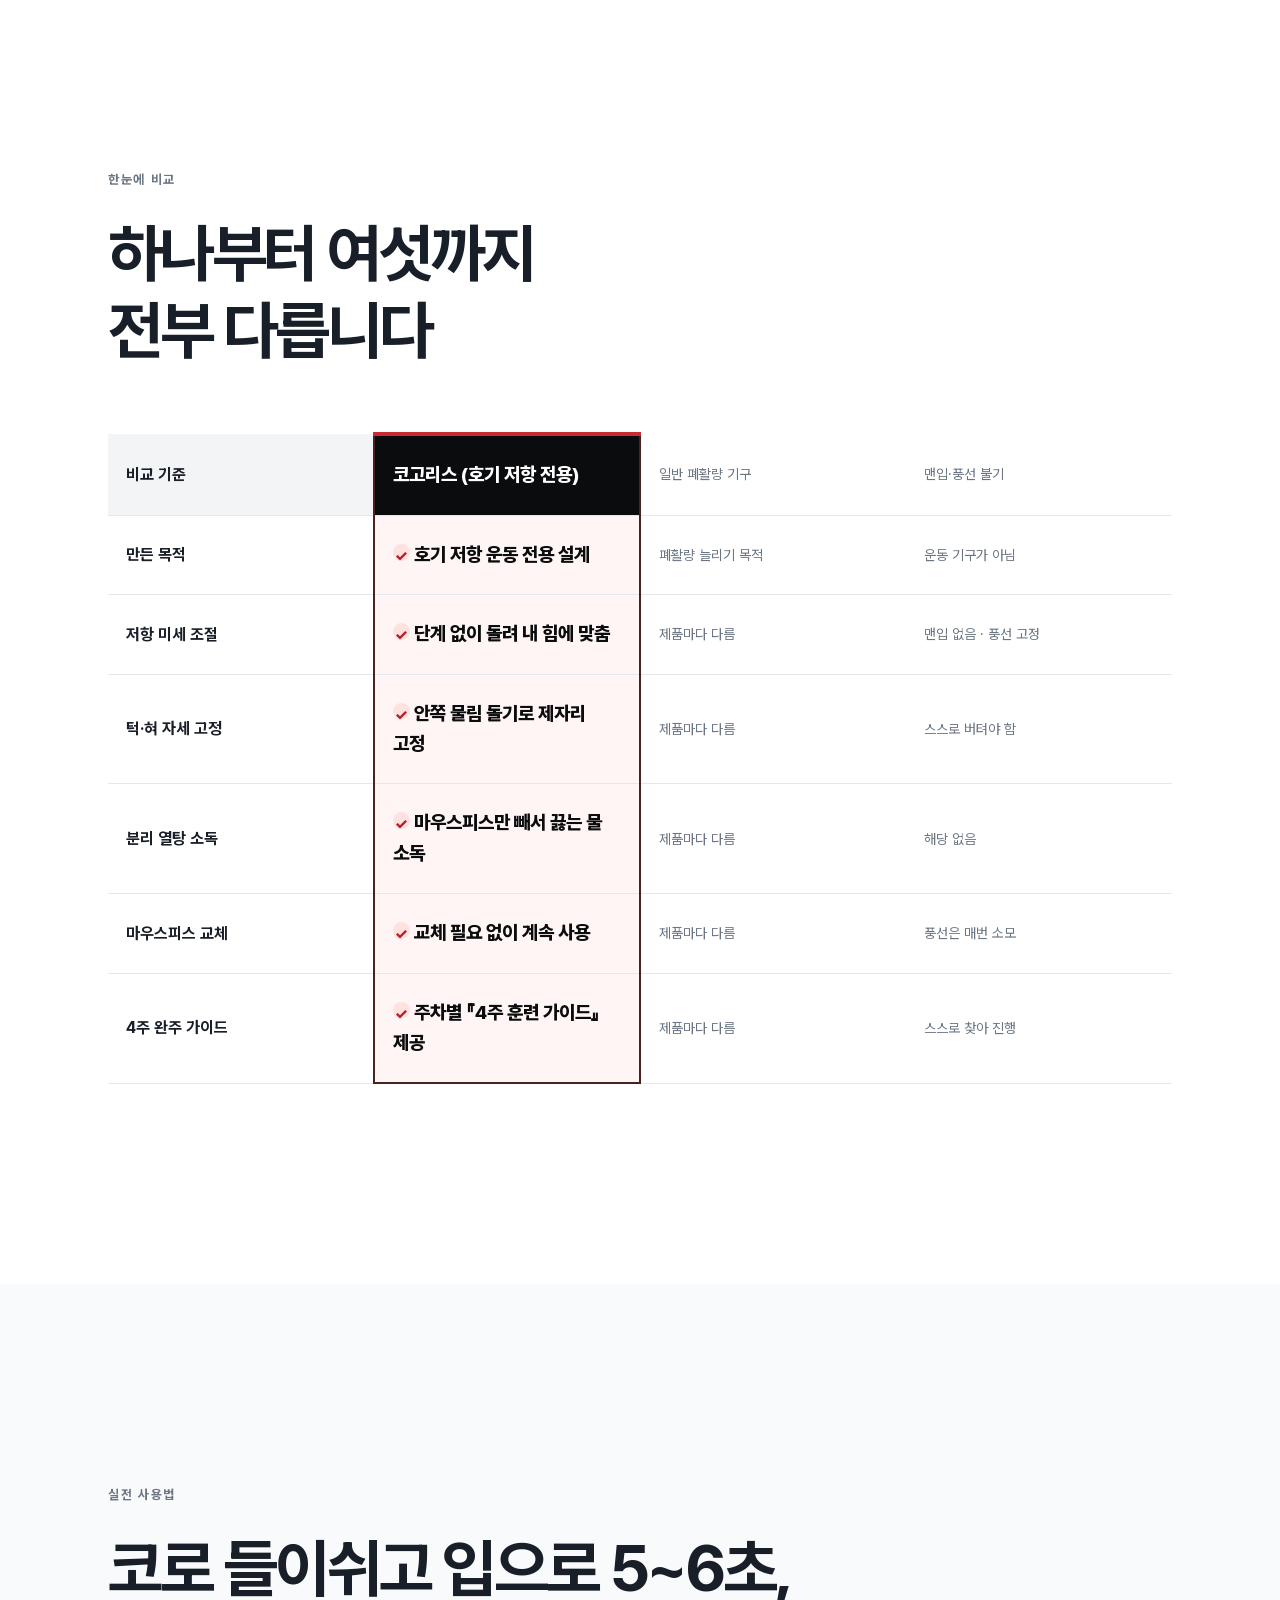
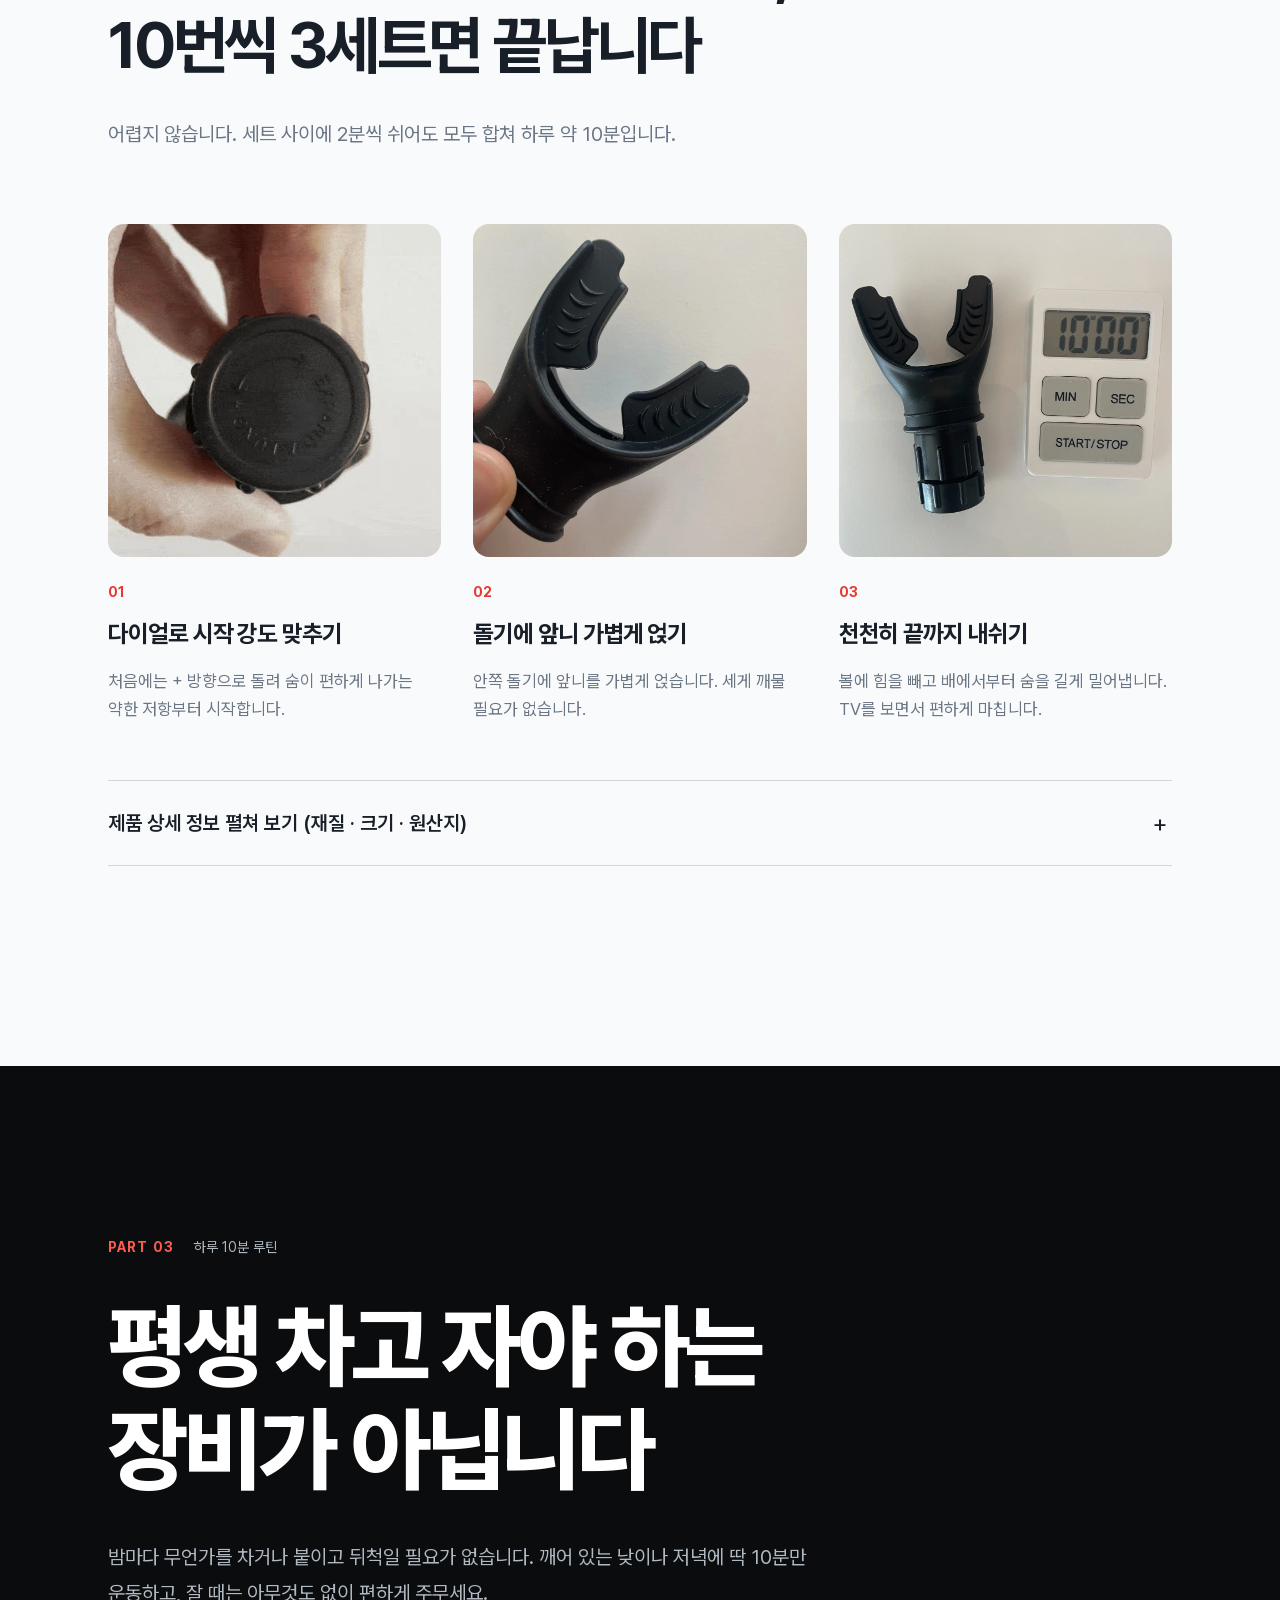
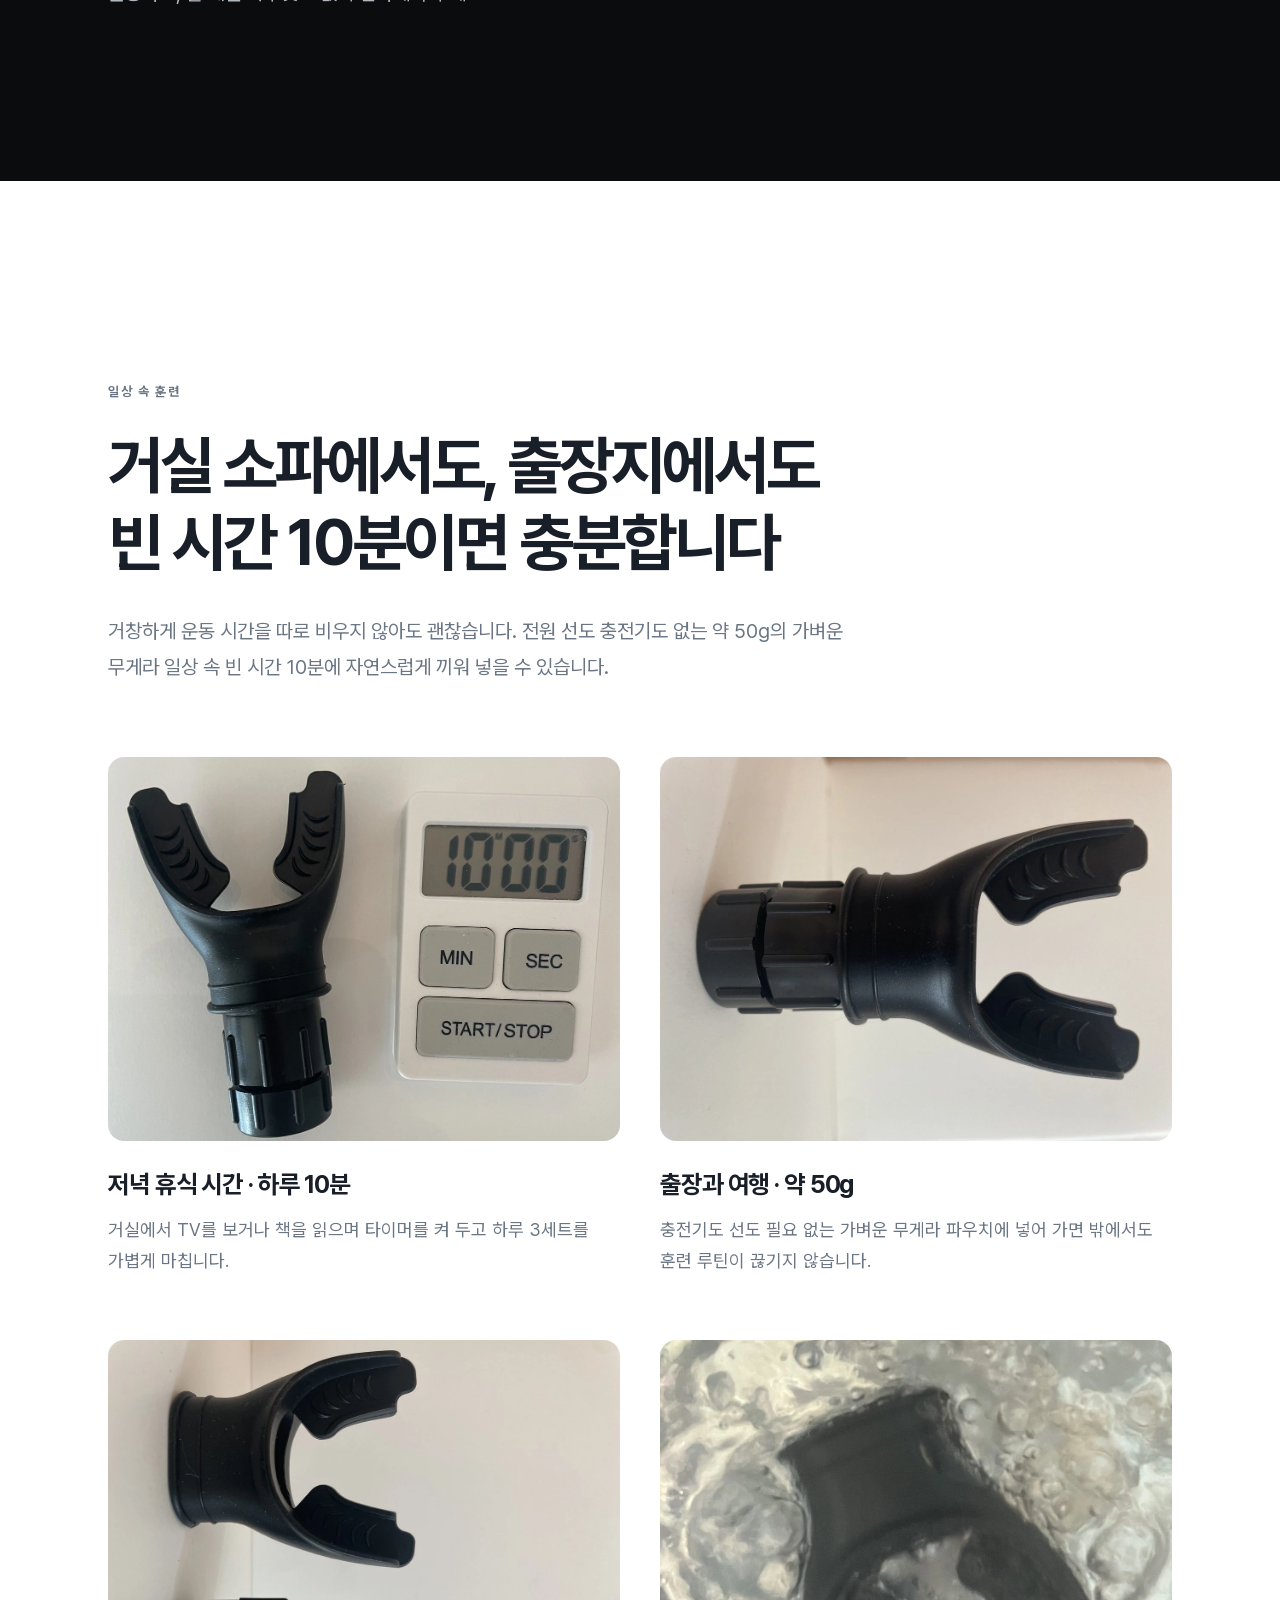
==== commit 4eee0808: "R12+R12b: unify glossus definition, add /learn/ footer link, add Naver nt_source tracking" ====
--- a/index.html
+++ b/index.html
@@ -68,7 +68,7 @@
         "name": "1만 원대 비슷한 기구와 뭐가 다른가요?",
         "acceptedAnswer": {
           "@type": "Answer",
-          "text": "겉모습은 비슷해도 만든 목적이 다릅니다. 코고리스는 호기 저항 운동 전용으로 설계되어, 단계 없이 돌려 맞추는 저항 다이얼, 턱과 혀 자세를 잡아 주는 마우스피스, 삶아 쓰는 분리형 실리콘, 처음 쓰는 분을 위한 4주 훈련 가이드를 모두 갖췄습니다. 호기 저항 운동이나 글로서스 트레이닝을 찾아보다 오셨다면 이 네 가지부터 비교해 보세요."
+          "text": "겉모습은 비슷해도 만든 목적이 다릅니다. 코고리스는 호기 저항 운동 전용으로 설계되어, 단계 없이 돌려 맞추는 저항 다이얼, 턱과 혀 자세를 잡아 주는 마우스피스, 삶아 쓰는 분리형 실리콘, 처음 쓰는 분을 위한 4주 훈련 가이드를 모두 갖췄습니다. 코고리스로 하는 호기 저항 운동 루틴을 저희는 글로서스 트레이닝이라고 부릅니다. 찾아보다 오셨다면 이 네 가지부터 비교해 보세요."
         }
       },
       {
@@ -138,4 +138,5 @@
     ]
   }
 ]</script>
-</head><body><header id="nav"><div class="nav-inner"><a class="brand" href="#top">KOGORIS<small>호기 저항 운동 기구</small></a><nav aria-label="챕터"><a href="#part01">왜 코고리스인가</a><a href="#part02">비교와 사용법</a><a href="#part03">하루 10분 루틴</a><a href="#part04">구성·구매</a><a href="#part05">약속과 안내</a></nav><div class="nav-actions"><a class="nav-secondary" href="#part04">구성·가격 보기</a><a class="nav-buy" href="https://smartstore.naver.com/soomlife/products/12925076687">스마트스토어 구매하기</a></div><button aria-controls="sheet" aria-expanded="false" aria-label="메뉴 열기" id="burger"><span></span><span></span></button></div></header><div id="sheet" inert=""><nav aria-label="모바일 챕터"><a href="#part01">왜 코고리스인가</a><a href="#part02">비교와 사용법</a><a href="#part03">하루 10분 루틴</a><a href="#part04">구성·구매</a><a href="#part05">약속과 안내</a></nav><a class="button" href="https://smartstore.naver.com/soomlife/products/12925076687">스마트스토어 구매하기</a></div><main><section class="hero" data-theme="dark" id="top"><div class="hero-light"></div><svg aria-hidden="true" class="breath-wave" viewbox="0 0 1440 500"><path d="M0 250 Q70 150 140 250 T280 250 T420 250 T560 250 T700 250 T840 250 T980 250 T1120 250 T1260 250 T1440 250" id="breathPath"></path></svg><div class="wrap hero-content"><div class="hero-kicker"><b>KOGORIS</b><i></i><span>호기 저항 운동 전용 기구</span></div><h1 class="display"><span class="r">'호기 저항 운동'</span><br/><span>오로지 그것만</span><br/><span>생각했습니다.</span></h1><p class="hero-sub">찾아오신 기준 두 가지, 이 기구 하나에 다 담았습니다.</p><p class="hero-lead">다이얼을 돌려 내 날숨 힘의 60~75% 정도 되는 강도를 직접 찾아 맞추고, 물었을 때 턱과 혀가 제자리를 잡는 구조로 하루 10분 훈련합니다.</p><div class="hero-actions"><a class="button" href="https://smartstore.naver.com/soomlife/products/12925076687">스마트스토어에서 구매하기</a><a class="button ghost" href="#identity">왜 코고리스인지 먼저 보기</a></div><figure class="hero-media"><img alt="코고리스 마우스피스와 저항 조절 본체 실물" decoding="async" height="1136" loading="eager" src="assets/media/parts-black.webp?v=r9" width="1200"/></figure><ol class="hero-pillars"><li><span class="pillar-no">01</span><h3>단계 없는 저항 조절</h3><p>다이얼 하나로 내 날숨 힘에 맞게 미세 조절</p></li><li><span class="pillar-no">02</span><h3>턱·혀 제자리 고정</h3><p>볼만 부풀지 않도록 자세를 잡아 주는 돌기</p></li><li><span class="pillar-no">03</span><h3>삶아 쓰는 마우스피스</h3><p>마우스피스 교체 필요 없이 끓는 물에 열탕 소독</p></li><li><span class="pillar-no">04</span><h3>58,900원 · 4주 가이드</h3><p>주차별 훈련표 제공 · 평일 오후 1시 전 당일 출고</p></li></ol></div></section><section class="intro" data-theme="light" id="identity"><div class="wrap intro-copy rv"><p class="eyebrow">시작하기 전에</p><h2 class="h2"><span>솔직하게 말씀드립니다.</span><br/><span>코고리스는 "<span class="keep-phrase">운동 기구</span>"입니다</span></h2><p class="lead wide">밤마다 붙이고 자면 끝나는 소모품이 아닙니다. 깨어 있을 때 하루 10분, 내 힘으로 숨쉬기 운동을 해야 합니다. 그것조차 어려우신 분은 지금 뒤로가기를 눌러 주세요.</p></div><div class="xpand rv" id="xpand"><div class="xpand-pin"><figure class="xpand-frame"><div class="turned-photo" data-rotation="-90"><img alt="코고리스 블랙 결합 실물" class="xpand-image" decoding="async" height="900" loading="eager" src="assets/media/assembled-black.webp?v=r9" width="1200"/></div></figure></div></div></section><div data-chapter="#part01" id="part01"><section class="phero" data-theme="dark"><div class="wrap rv"><p class="crumb"><b>PART 01</b><span>왜 코고리스인가</span></p><h2 class="ptitle"><span>비슷한 호흡 훈련기는 많아도</span><br/><span>목적부터 <em>다릅니다</em></span></h2><p class="psub">시중의 호흡 기구는 대부분 폐활량을 늘리는 데 초점을 둡니다. 코고리스는 처음부터 단 한 가지, 날숨에 저항을 걸어 단계적으로 단련하는 호기 저항 운동만을 위해 설계했습니다.</p></div></section><nav aria-label="1부 구역" class="subnav" data-subnav=""><div class="wrap"><a href="#why">기존 한계</a><a href="#dial">저항 조절</a><a href="#structure">자세 고정</a><a href="#hygiene">열탕 소독</a><a href="#focus">실속 설계</a></div></nav><section class="sec" data-theme="light" id="why"><div class="wrap"><div class="rv"><p class="eyebrow">기존 방법의 한계</p><h2 class="h2"><span>맨입과 풍선 불기로는</span><br/><span>강도를 올릴 수 없습니다</span></h2><p class="lead">유튜브를 보며 맨입 운동을 따라 하다 며칠 만에 그만두셨나요? 의지가 약해서가 아닙니다. 근육 운동은 내 힘에 맞는 저항을 걸고 조금씩 올려야 하는데, 기존 방법으로는 그게 되지 않기 때문입니다.</p></div><div class="risks"><article class="rv"><span class="risk-no">01 · 맨입 운동의 한계</span><h3>저항이 없어 힘의 크기를 모릅니다</h3><p>맨입으로 하는 호흡 운동은 빈손으로 팔만 흔드는 것과 같습니다. 제대로 힘이 들어가는지 알 수 없고 강도를 올릴 방법도 없어 금세 포기하게 됩니다.</p></article><article class="rv"><span class="risk-no">02 · 풍선 불기의 한계</span><h3>저항이 고정돼 더 올릴 수 없습니다</h3><p>단순 풍선 불기는 처음 불 때만 힘들고 저항이 하나로 고정되어 있습니다. 내 날숨 힘이 길러져도 그다음 단계로 강도를 높일 수 없습니다.</p></article><article class="rv"><span class="risk-no">03 · 일반 호흡 기구의 한계</span><h3>만든 목적이 다르면 구조도 다릅니다</h3><p>폐활량을 늘리려고 만든 기구는 호기 저항 운동 전용이 아닙니다. 미세 저항 조절과 턱·혀 고정 돌기가 없으면 불 때 볼만 아픕니다.</p></article></div><div class="spaces rv"><b>기구를 고를 때 볼 네 가지</b><ul><li>호기 저항 운동 전용 설계</li><li>단계 없는 다이얼 미세 조절</li><li>턱·혀 제자리 고정 돌기</li><li>마우스피스 분리 열탕 소독</li></ul></div></div></section><section class="sec dark" data-theme="dark" id="dial"><div class="wrap"><div class="rv"><p class="eyebrow">미세 저항 다이얼</p><h2 class="h2"><span>단계 구분 없이 돌려</span><br/><span>내 힘에 꼭 맞게 맞춥니다</span></h2><p class="lead">사람마다 처음 날숨 힘은 모두 다릅니다. 정해진 단수에 억지로 맞추면 너무 약하거나 너무 세서 불기 힘듭니다. 다이얼을 돌려 가며 내 날숨 힘의 60~75% 정도 되는 강도를 직접 찾아 맞출 수 있습니다.</p></div><div class="realtest"><div class="dial-media rv"><div aria-label="다이얼 회전" class="dial-tabs" role="tablist"><button aria-controls="video-minus" aria-selected="true" data-dial="minus" role="tab" type="button">− 방향 회전 (저항 강해짐)</button><button aria-controls="video-plus" aria-selected="false" data-dial="plus" role="tab" type="button">+ 방향 회전 (저항 약해짐)</button></div><div class="video-stage"><video height="586" id="video-minus" loop="" muted="" playsinline="" poster="assets/media/dial-minus-poster.webp?v=r9" preload="metadata" src="assets/media/dial-minus.mp4?v=r9" width="420"></video><video height="660" hidden="" id="video-plus" loop="" muted="" playsinline="" poster="assets/media/dial-plus-poster.webp?v=r9" preload="metadata" src="assets/media/dial-plus.mp4?v=r9" width="420"></video></div></div><div class="dial-facts rv"><h3>− 방향으로 돌리면 강해집니다. + 방향으로 돌리면 약해집니다.</h3><p>처음에는 + 방향으로 돌려 숨이 편하게 나가는 약한 저항에서 시작하세요. 익숙해지면 − 방향으로 조금씩 돌려 강도를 높여 가면 됩니다.</p><dl class="kv-dark"><div><dt>조절 방식</dt><dd>본체 다이얼 회전 (단계 구분 없음)</dd></div><div><dt>− 방향 회전</dt><dd>저항이 강해짐</dd></div><div><dt>+ 방향 회전</dt><dd>저항이 약해짐</dd></div><div><dt>저항이 걸리는 때</dt><dd>들이쉴 때와 내쉴 때 모두</dd></div><div><dt>처음 시작</dt><dd>+ 쪽, 가장 약한 저항부터</dd></div></dl></div></div></div></section><section class="sec gray" data-theme="light" id="structure"><div class="wrap"><div class="struct-grid"><div class="struct-heading rv"><p class="eyebrow">턱·혀 고정 구조</p><h2 class="h2"><span>세게 깨물 필요 없습니다</span><br/><span>가볍게 얹으면 자세가 잡힙니다</span></h2><p class="lead">저항만 걸어 놓고 자세가 무너지면 날숨 대신 입안 공기만 밀어내게 됩니다. 좌우 날개 안쪽 돌기가 앞니 위치를 지지해 주어 턱과 혀가 제자리를 잡습니다.</p></div><div class="part-list"><article class="rv highlighted"><span>A</span><div><h3>실리콘 마우스피스 (입술 밀폐 · 단독 열탕 소독)</h3><p>입술로 감싸 물었을 때 바람이 새지 않는 부드러운 실리콘 소재입니다. 본체에서 빼내 끓는 물에 삶아 소독합니다.</p></div></article><article class="rv"><span>B</span><div><h3>안쪽 물림 돌기 (턱·혀 제자리 고정)</h3><p>좌우 날개 안쪽의 돌기에 앞니를 가볍게 얹으면 턱과 혀가 제자리를 잡습니다. 치아로 세게 깨물 필요가 없습니다.</p></div></article><article class="rv"><span>C</span><div><h3>저항 조절 본체 (연속 다이얼 · ABS)</h3><p>단계 구분 없이 돌린 만큼 공기 통로 넓이가 바뀌어 저항이 세밀하게 조절됩니다.</p></div></article></div><div class="diagram-panel rv"><figure class="diagram-photo" id="diagram"><img alt="코고리스 마우스피스와 저항 조절 본체 실물" decoding="async" height="1136" loading="lazy" src="assets/media/parts-black.webp?v=r9" width="1200"/><span aria-label="A 실리콘 마우스피스" class="part-marker" data-part="A">A</span><span aria-label="B 물림 돌기" class="part-marker" data-part="B">B</span><span aria-label="C 저항 조절 본체" class="part-marker" data-part="C">C</span><figcaption>코고리스 마우스피스와 저항 조절 본체 실물</figcaption></figure><figure class="mouthpiece-detail"><img alt="실리콘 마우스피스 안쪽 물림 돌기 실물" class="" decoding="async" height="1291" loading="lazy" src="assets/media/mouthpiece-interior.webp?v=r9" width="1200"/><figcaption>실리콘 마우스피스 안쪽 물림 돌기 실물</figcaption></figure></div></div></div></section><section class="sec" data-theme="light" id="hygiene"><div class="wrap"><div class="rv"><p class="eyebrow">분리 열탕 소독</p><h2 class="h2"><span>매일 입에 무는 기구니까</span><br/><span>실리콘만 빼서 삶아 씁니다</span></h2><p class="lead">날숨을 불어넣는 기구는 위생 관리가 쉬워야 오래 씁니다. 두 부품이 손쉽게 분리되어 입에 닿는 실리콘 마우스피스만 따로 열탕 소독할 수 있습니다.</p></div><div class="hygiene-grid"><article class="rv" data-card=""><img alt="마우스피스와 본체 간편 분리" decoding="async" height="1136" loading="lazy" src="assets/media/parts-black.webp?v=r9" width="1200"/><h3>마우스피스와 본체 간편 분리</h3><p class="">운동이 끝나면 마우스피스와 본체를 가볍게 당겨 분리합니다. ABS 본체는 열탕 소독하지 않고 흐르는 물에 헹군 뒤 말려 주세요.</p></article><article class="rv" data-card=""><img alt="실리콘 마우스피스 단독 열탕 소독" decoding="async" height="1655" loading="lazy" src="assets/media/clean-boiling.webp?v=r9" width="1200"/><h3>실리콘 마우스피스 단독 열탕 소독</h3><p class="">입술과 치아가 닿는 실리콘 마우스피스는 끓는 물에 넣어 열탕 소독합니다. 마우스피스를 따로 교체할 필요 없이 한 번 구매로 매일 깨끗하게 삶아 쓰실 수 있습니다.</p></article></div></div></section><section class="sec dark" data-theme="dark" id="focus"><div class="wrap"><div class="rv"><p class="eyebrow">실속 설계</p><h2 class="h2"><span>디자인에 쓸 돈,</span><br/><span>전부 기능에 넣었습니다</span></h2><p class="lead">훈련과 상관없는 화려한 포장이나 부가 장식은 처음부터 모두 뺐습니다. 아낀 비용은 오직 정밀한 저항 조절과 물림 구조, 4주 완주 설계에만 쏟아부었습니다.</p></div><div class="r9-content"><p class="lab" data-m="">덜어낸 네 가지</p><ul class="cut"><li data-chip="" data-m=""><span>보여 주기식 고급 케이스</span> <b>없음</b></li><li data-chip="" data-m=""><span>불필요한 LED 조명</span> <b>없음</b></li><li data-chip="" data-m=""><span>복잡한 블루투스 연동</span> <b>없음</b></li><li data-chip="" data-m=""><span>화려한 파스텔 톤 컬러</span> <b>없음</b></li></ul><div class="bar" data-m=""><b>겉치레에 쓸 돈</b><i></i><b>전부 기능으로</b></div><p class="lab red" data-m="">대신 넣은 세 가지</p><div class="two"><ol class="put"><li data-m=""><em>01</em><div><h3>단계 없는 미세 저항 다이얼</h3><p>내 날숨 힘에 꼭 맞게 돌려 맞추는 정밀 회전 구조</p></div></li><li data-m=""><em>02</em><div><h3>턱·혀 고정 실리콘 마우스피스</h3><p>가볍게 얹어도 자세를 잡아 주고 끓는 물에 삶는 소재</p></div></li><li data-m=""><em>03</em><div><h3>주차별 『4주 훈련 가이드』</h3><p>첫날 자세부터 강도 올리는 시점까지 잡아 주는 훈련표</p></div></li></ol><figure class="photo" data-m=""><div class="turned-photo" data-rotation="-90"><img alt="불필요한 장식을 덜어낸 저항 조절 본체와 실리콘 마우스피스" decoding="async" height="900" loading="lazy" src="assets/media/parts-black-top.webp?v=r9" width="1200"/></div><figcaption>저항 조절 본체와 실리콘 마우스피스, 들어 있는 부품은 이 둘뿐입니다.</figcaption></figure></div></div></div></section></div><div data-chapter="#part02" id="part02"><section class="phero" data-theme="dark"><div class="wrap rv"><p class="crumb"><b>PART 02</b><span>비교와 사용법</span></p><h2 class="ptitle"><span>"1만 원대에도 비슷한</span><br/><span>기구가 있던데요?"</span></h2><p class="psub">맞습니다. 겉모습은 비슷합니다. 하지만 불어 보면 다릅니다. 저항을 내 힘에 맞출 수 있는지, 물었을 때 턱과 혀가 제자리를 잡는지에서 갈립니다.</p></div></section><nav aria-label="비교와 사용법" class="subnav" data-subnav=""><div class="wrap"><a href="#compare">한눈에 비교</a><a href="#routine">실전 사용법</a></div></nav><section class="sec tight-top" data-theme="light" id="compare"><div class="wrap"><div class="rv"><p class="eyebrow">한눈에 비교</p><h2 class="h2"><span>하나부터 여섯까지</span><br/><span>전부 다릅니다</span></h2></div><table class="rv"><thead><tr><th scope="col">비교 기준</th><th class="hl" scope="col">코고리스 (호기 저항 전용)</th><th scope="col">일반 폐활량 기구</th><th scope="col">맨입·풍선 불기</th></tr></thead><tbody><tr><th scope="row">만든 목적</th><td><span aria-hidden="true" class="compare-check">✓</span>호기 저항 운동 전용 설계</td><td>폐활량 늘리기 목적</td><td>운동 기구가 아님</td></tr><tr><th scope="row">저항 미세 조절</th><td><span aria-hidden="true" class="compare-check">✓</span>단계 없이 돌려 내 힘에 맞춤</td><td>제품마다 다름</td><td>맨입 없음 · 풍선 고정</td></tr><tr><th scope="row">턱·혀 자세 고정</th><td><span aria-hidden="true" class="compare-check">✓</span>안쪽 물림 돌기로 제자리 고정</td><td>제품마다 다름</td><td>스스로 버텨야 함</td></tr><tr><th scope="row">분리 열탕 소독</th><td><span aria-hidden="true" class="compare-check">✓</span>마우스피스만 빼서 끓는 물 소독</td><td>제품마다 다름</td><td>해당 없음</td></tr><tr><th scope="row">마우스피스 교체</th><td><span aria-hidden="true" class="compare-check">✓</span>교체 필요 없이 계속 사용</td><td>제품마다 다름</td><td>풍선은 매번 소모</td></tr><tr><th scope="row">4주 완주 가이드</th><td><span aria-hidden="true" class="compare-check">✓</span>주차별 『4주 훈련 가이드』 제공</td><td>제품마다 다름</td><td>스스로 찾아 진행</td></tr></tbody></table></div></section><section class="sec gray" data-theme="gray" id="routine"><div class="wrap"><div class="rv"><p class="eyebrow">실전 사용법</p><h2 class="h2"><span>코로 들이쉬고 입으로 5~6초,</span><br/><span>10번씩 3세트면 끝납니다</span></h2><p class="lead">어렵지 않습니다. 세트 사이에 2분씩 쉬어도 모두 합쳐 하루 약 10분입니다.</p></div><div class="routine-steps"><article class="rv" data-step=""><img alt="다이얼로 시작 강도 맞추기" decoding="async" height="660" loading="lazy" src="assets/media/dial-plus-poster.webp?v=r9" width="420"/><span class="step-no">01</span><h3>다이얼로 시작 강도 맞추기</h3><p class="">처음에는 + 방향으로 돌려 숨이 편하게 나가는 약한 저항부터 시작합니다.</p></article><article class="rv" data-step=""><img alt="돌기에 앞니 가볍게 얹기" decoding="async" height="1291" loading="lazy" src="assets/media/mouthpiece-interior.webp?v=r9" width="1200"/><span class="step-no">02</span><h3>돌기에 앞니 가볍게 얹기</h3><p class="">안쪽 돌기에 앞니를 가볍게 얹습니다. 세게 깨물 필요가 없습니다.</p></article><article class="rv" data-step=""><img alt="천천히 끝까지 내쉬기" decoding="async" height="1283" loading="lazy" src="assets/media/timer.webp?v=r9" width="1200"/><span class="step-no">03</span><h3>천천히 끝까지 내쉬기</h3><p class="">볼에 힘을 빼고 배에서부터 숨을 길게 밀어냅니다. TV를 보면서 편하게 마칩니다.</p></article></div><details class="spec"><summary>제품 상세 정보 펼쳐 보기 (재질 · 크기 · 원산지)</summary><dl><div><dt>제품명</dt><dd>코고리스 호기 저항 운동기구</dd></div><div><dt>구성</dt><dd>저항 조절 본체 1개, 실리콘 마우스피스 1개</dd></div><div><dt>재질</dt><dd>본체 ABS, 마우스피스 실리콘</dd></div><div><dt>크기</dt><dd>50mm(W) × 100mm(H) × 30mm(D)</dd></div><div><dt>무게</dt><dd>약 50g</dd></div><div><dt>원산지</dt><dd>중국</dd></div></dl></details></div></section></div><div data-chapter="#part03" id="part03"><section class="phero" data-theme="dark"><div class="wrap rv"><p class="crumb"><b>PART 03</b><span>하루 10분 루틴</span></p><h2 class="ptitle"><span>평생 차고 자야 하는</span><br/><span>장비가 아닙니다</span></h2><p class="psub">밤마다 무언가를 차거나 붙이고 뒤척일 필요가 없습니다. 깨어 있는 낮이나 저녁에 딱 10분만 운동하고, 잘 때는 아무것도 없이 편하게 주무세요.</p></div></section><section class="sec" data-theme="light" id="scenes"><div class="wrap"><div class="rv"><p class="eyebrow">일상 속 훈련</p><h2 class="h2"><span>거실 소파에서도, 출장지에서도</span><br/><span>빈 시간 10분이면 충분합니다</span></h2><p class="lead">거창하게 운동 시간을 따로 비우지 않아도 괜찮습니다. 전원 선도 충전기도 없는 약 50g의 가벼운 무게라 일상 속 빈 시간 10분에 자연스럽게 끼워 넣을 수 있습니다.</p></div><div class="scenes-grid"><article class="rv" data-scene=""><img alt="저녁 휴식 시간 · 하루 10분" decoding="async" height="1283" loading="lazy" src="assets/media/timer.webp?v=r9" width="1200"/><h3>저녁 휴식 시간 · 하루 10분</h3><p class="">거실에서 TV를 보거나 책을 읽으며 타이머를 켜 두고 하루 3세트를 가볍게 마칩니다.</p></article><article class="rv" data-scene=""><img alt="출장과 여행 · 약 50g" decoding="async" height="900" loading="lazy" src="assets/media/assembled-black.webp?v=r9" width="1200"/><h3>출장과 여행 · 약 50g</h3><p class="">충전기도 선도 필요 없는 가벼운 무게라 파우치에 넣어 가면 밖에서도 훈련 루틴이 끊기지 않습니다.</p></article><article class="rv" data-scene=""><img alt="파트너와 같은 공간에서" decoding="async" height="900" loading="lazy" src="assets/media/parts-black-top.webp?v=r9" width="1200"/><h3>파트너와 같은 공간에서</h3><p class="">복잡한 장치나 소음 없이 편한 시간에 10분만 운동하고 서랍에 깔끔하게 정리해 둡니다.</p></article><article class="rv" data-scene=""><img alt="세면대 앞에서 간편 관리" decoding="async" height="1655" loading="lazy" src="assets/media/clean-boiling.webp?v=r9" width="1200"/><h3>세면대 앞에서 간편 관리</h3><p class="">세면대 앞에서 10분 훈련한 뒤 두 부품을 분리해 가볍게 씻어 두면 관리가 끝납니다.</p></article></div></div></section></div><div data-chapter="#part04" id="part04"><section class="phero" data-theme="dark"><div class="wrap rv"><p class="crumb"><b>PART 04</b><span>구성·구매</span></p><h2 class="ptitle"><span>58,900원에</span><br/><span>들어 있는 모든 것</span></h2><p class="psub">한 번 구매로 계속 쓰는 저항 조절 본체와 실리콘 마우스피스, 혼자서도 헤매지 않는 『코고리스 4주 훈련 가이드』까지 모두 챙겨 드립니다.</p></div></section><nav aria-label="4주 가이드·구매" class="subnav" data-subnav=""><div class="wrap"><a href="#price">구성·가격</a><a href="#plan4w">4주 가이드</a><a href="#buy">구매·질문</a></div></nav><section class="sec gray" data-theme="gray" id="price"><div class="wrap"><div class="rv"><p class="eyebrow">구성·가격</p><h2 class="h2"><span>한 번 구매로 계속 쓰는</span><br/><span>본품 세트와 4주 가이드</span></h2></div><div class="price-card rv"><div><article data-item=""><h3>하나. 코고리스 본품 세트 (본체 + 실리콘 마우스피스)</h3><p class="">단계 없이 미세 조절되는 ABS 저항 본체 1개와 분리해 열탕 소독하는 실리콘 마우스피스 1개입니다.</p></article><article data-item=""><h3>둘. 포기하지 않게 잡아 주는 『4주 훈련 가이드』</h3><p class="">언제 강도를 올려야 할지 헤매지 않도록 주차별 목표와 기록표가 담긴 가이드를 출고 알림과 함께 보내 드립니다.</p></article><article data-item=""><h3>셋. 평일 오후 1시 전 당일 출고</h3><p class="">결심이 식기 전에 빠르게 받아 보시도록 평일 오후 1시 이전 주문 건은 당일 바로 출고합니다.</p></article></div><div class="price-buy"><p class="price-label">58,900원</p><p class="shipping">배송비 3,000원 별도</p><p class="ship-note">평일 오후 1시 전 주문 시 당일 출고 · 네이버 스마트스토어 결제</p><a class="button" href="https://smartstore.naver.com/soomlife/products/12925076687">스마트스토어에서 구매하기</a></div></div></div></section><section class="sec" data-theme="light" id="plan4w"><div class="wrap"><div class="rv"><p class="eyebrow">4주 훈련 가이드</p><h2 class="h2"><span>언제 강도를 올릴지</span><br/><span>주차별로 정해 드립니다</span></h2><p class="lead">혼자 운동하다 며칠 만에 멈추는 이유는 맞게 하고 있는지, 언제 올릴지 모르기 때문입니다. 『코고리스 4주 훈련 가이드』에 주차별 기준을 다 적어 두었습니다.</p></div><ol class="weeks"><li class="rv" data-week=""><span>1주차</span><h3>자세 익히기</h3><p class="">+ 쪽, 가장 약한 저항에서 시작합니다. 첫 주 목표는 볼에 힘을 빼고 배에서부터 내쉬기 하나입니다.</p></li><li class="rv" data-week=""><span>2주차</span><h3>길게 내쉬기</h3><p class="">저항은 그대로 두고 10번 모두 5~6초 날숨을 끝까지 일정하게 채우는 데 집중합니다.</p></li><li class="rv" data-week=""><span>3주차</span><h3>저항 조금 올리기</h3><p class="">다이얼을 − 쪽으로 조금만 돌립니다. 10번을 채울 수는 있지만 마지막 두세 번이 힘든 정도가 알맞습니다.</p></li><li class="rv" data-week=""><span>4주차</span><h3>한 번 더 올리기</h3><p class="">3주차 강도가 편해졌다면 − 쪽으로 한 번 더 돌립니다. 정해 둔 시간에 매일 3세트씩 채우며 내 루틴으로 굳힙니다.</p></li></ol></div></section><section class="sec dark" data-theme="dark" id="buy"><div class="wrap"><div class="rv"><h2 class="h2"><span>오늘부터 하루 10분,</span><br/><span>직접 단련하는 루틴을 시작하세요</span></h2></div><div class="buy-intro rv"><p class="price-label">58,900원</p><p class="ship-note">배송비 3,000원 별도 · 평일 오후 1시 전 주문 당일 출고 · 4주 훈련 가이드 제공</p><a class="button" href="https://smartstore.naver.com/soomlife/products/12925076687">스마트스토어에서 구매하기</a></div><div class="faq rv"><h3>자주 묻는 질문</h3><details><summary>1만 원대 비슷한 기구와 뭐가 다른가요?</summary><p class="">겉모습은 비슷해도 만든 목적이 다릅니다. 코고리스는 호기 저항 운동 전용으로 설계되어, 단계 없이 돌려 맞추는 저항 다이얼, 턱과 혀 자세를 잡아 주는 마우스피스, 삶아 쓰는 분리형 실리콘, 처음 쓰는 분을 위한 4주 훈련 가이드를 모두 갖췄습니다. 호기 저항 운동이나 글로서스 트레이닝을 찾아보다 오셨다면 이 네 가지부터 비교해 보세요.</p></details><details><summary>다이얼은 어느 쪽으로 돌려야 하나요?</summary><p class="">− 쪽으로 돌리면 저항이 강해지고, + 쪽으로 돌리면 약해집니다. 처음에는 + 쪽에서 시작하세요.</p></details><details><summary>불면 볼만 아프지 않나요?</summary><p class="">볼에 힘이 들어가 입안 공기만 밀 때 그렇습니다. 볼 힘을 빼고 배에서부터 길게 내쉬면 됩니다. 4주 가이드 1주차가 이 자세부터 잡아 드립니다.</p></details><details><summary>얼마나 해야 하나요?</summary><p class="">하루 10분, 최소 4주를 권합니다. 근력 운동처럼 꾸준히, 조금씩 저항을 올려 가는 게 중요합니다.</p></details><details><summary>이가 안 좋아도 쓸 수 있나요?</summary><p class="">치아로 세게 무는 제품이 아닙니다. 가볍게 고정하는 정도라 대부분 사용하실 수 있습니다.</p></details><details><summary>의료기기인가요?</summary><p class="">아닙니다. 코고리스는 호기 저항 운동 기구입니다.</p></details></div></div></section></div><div data-chapter="#part05" id="part05"><section class="sec" data-theme="light" id="about"><div class="wrap"><div class="rv"><p class="eyebrow">코고리스 약속</p><h2 class="h2"><span>과장된 약속 대신</span><br/><span>정확한 사용법을 안내합니다</span></h2></div><div class="promises"><article class="rv" data-promise=""><h3>일반 공산품 호기 저항 운동 기구</h3><p class="">코고리스는 의료기기가 아닙니다. 날숨에 저항을 걸어 하루 10분 규칙적으로 호기 저항 운동을 하는 운동 기구입니다.</p></article><article class="rv" data-promise=""><h3>처음부터 따라 하는 4주 훈련 가이드</h3><p class="">기구만 덜렁 보내지 않습니다. 출고 알림과 함께 보내 드리는 『코고리스 4주 훈련 가이드』로 첫날 자세부터 강도 올리는 시점까지 정확히 안내합니다.</p></article></div></div></section></div></main><footer><div class="wrap"><a class="footer-brand" href="#top">KOGORIS</a><p class="">판매처: Mr.하우스 (상호: 디알브이)</p><p class="">원산지: 중국</p><p class="">문의: 네이버 스마트스토어 톡톡</p><div id="B08_COMPLIANCE"><p class="legal">본 제품은 의료기기가 아닌 일반 공산품(호기 저항 운동 기구)이며, 특정 질병의 진단·치료·경감·처치 또는 예방을 목적으로 하지 않습니다.</p></div></div></footer><aside aria-label="빠른 메뉴" class="hero-guard" id="remote"><a class="remote-buy" href="https://smartstore.naver.com/soomlife/products/12925076687">구매하기</a><p>58,900원</p><a class="remote-secondary" href="#why">기준 보기</a><a class="remote-top" href="#top">TOP</a></aside></body></html>+<style>.footer-learn a{text-decoration:underline;text-underline-offset:.2em}</style>
+</head><body><header id="nav"><div class="nav-inner"><a class="brand" href="#top">KOGORIS<small>호기 저항 운동 기구</small></a><nav aria-label="챕터"><a href="#part01">왜 코고리스인가</a><a href="#part02">비교와 사용법</a><a href="#part03">하루 10분 루틴</a><a href="#part04">구성·구매</a><a href="#part05">약속과 안내</a></nav><div class="nav-actions"><a class="nav-secondary" href="#part04">구성·가격 보기</a><a class="nav-buy" href="https://smartstore.naver.com/soomlife/products/12925076687?nt_source=kogoris&amp;nt_medium=website&amp;nt_detail=nav">스마트스토어 구매하기</a></div><button aria-controls="sheet" aria-expanded="false" aria-label="메뉴 열기" id="burger"><span></span><span></span></button></div></header><div id="sheet" inert=""><nav aria-label="모바일 챕터"><a href="#part01">왜 코고리스인가</a><a href="#part02">비교와 사용법</a><a href="#part03">하루 10분 루틴</a><a href="#part04">구성·구매</a><a href="#part05">약속과 안내</a></nav><a class="button" href="https://smartstore.naver.com/soomlife/products/12925076687?nt_source=kogoris&amp;nt_medium=website&amp;nt_detail=sheet">스마트스토어 구매하기</a></div><main><section class="hero" data-theme="dark" id="top"><div class="hero-light"></div><svg aria-hidden="true" class="breath-wave" viewbox="0 0 1440 500"><path d="M0 250 Q70 150 140 250 T280 250 T420 250 T560 250 T700 250 T840 250 T980 250 T1120 250 T1260 250 T1440 250" id="breathPath"></path></svg><div class="wrap hero-content"><div class="hero-kicker"><b>KOGORIS</b><i></i><span>호기 저항 운동 전용 기구</span></div><h1 class="display"><span class="r">'호기 저항 운동'</span><br/><span>오로지 그것만</span><br/><span>생각했습니다.</span></h1><p class="hero-sub">찾아오신 기준 두 가지, 이 기구 하나에 다 담았습니다.</p><p class="hero-lead">다이얼을 돌려 내 날숨 힘의 60~75% 정도 되는 강도를 직접 찾아 맞추고, 물었을 때 턱과 혀가 제자리를 잡는 구조로 하루 10분 훈련합니다.</p><div class="hero-actions"><a class="button" href="https://smartstore.naver.com/soomlife/products/12925076687?nt_source=kogoris&amp;nt_medium=website&amp;nt_detail=hero">스마트스토어에서 구매하기</a><a class="button ghost" href="#identity">왜 코고리스인지 먼저 보기</a></div><figure class="hero-media"><img alt="코고리스 마우스피스와 저항 조절 본체 실물" decoding="async" height="1136" loading="eager" src="assets/media/parts-black.webp?v=r9" width="1200"/></figure><ol class="hero-pillars"><li><span class="pillar-no">01</span><h3>단계 없는 저항 조절</h3><p>다이얼 하나로 내 날숨 힘에 맞게 미세 조절</p></li><li><span class="pillar-no">02</span><h3>턱·혀 제자리 고정</h3><p>볼만 부풀지 않도록 자세를 잡아 주는 돌기</p></li><li><span class="pillar-no">03</span><h3>삶아 쓰는 마우스피스</h3><p>마우스피스 교체 필요 없이 끓는 물에 열탕 소독</p></li><li><span class="pillar-no">04</span><h3>58,900원 · 4주 가이드</h3><p>주차별 훈련표 제공 · 평일 오후 1시 전 당일 출고</p></li></ol></div></section><section class="intro" data-theme="light" id="identity"><div class="wrap intro-copy rv"><p class="eyebrow">시작하기 전에</p><h2 class="h2"><span>솔직하게 말씀드립니다.</span><br/><span>코고리스는 "<span class="keep-phrase">운동 기구</span>"입니다</span></h2><p class="lead wide">밤마다 붙이고 자면 끝나는 소모품이 아닙니다. 깨어 있을 때 하루 10분, 내 힘으로 숨쉬기 운동을 해야 합니다. 그것조차 어려우신 분은 지금 뒤로가기를 눌러 주세요.</p></div><div class="xpand rv" id="xpand"><div class="xpand-pin"><figure class="xpand-frame"><div class="turned-photo" data-rotation="-90"><img alt="코고리스 블랙 결합 실물" class="xpand-image" decoding="async" height="900" loading="eager" src="assets/media/assembled-black.webp?v=r9" width="1200"/></div></figure></div></div></section><div data-chapter="#part01" id="part01"><section class="phero" data-theme="dark"><div class="wrap rv"><p class="crumb"><b>PART 01</b><span>왜 코고리스인가</span></p><h2 class="ptitle"><span>비슷한 호흡 훈련기는 많아도</span><br/><span>목적부터 <em>다릅니다</em></span></h2><p class="psub">시중의 호흡 기구는 대부분 폐활량을 늘리는 데 초점을 둡니다. 코고리스는 처음부터 단 한 가지, 날숨에 저항을 걸어 단계적으로 단련하는 호기 저항 운동만을 위해 설계했습니다.</p></div></section><nav aria-label="1부 구역" class="subnav" data-subnav=""><div class="wrap"><a href="#why">기존 한계</a><a href="#dial">저항 조절</a><a href="#structure">자세 고정</a><a href="#hygiene">열탕 소독</a><a href="#focus">실속 설계</a></div></nav><section class="sec" data-theme="light" id="why"><div class="wrap"><div class="rv"><p class="eyebrow">기존 방법의 한계</p><h2 class="h2"><span>맨입과 풍선 불기로는</span><br/><span>강도를 올릴 수 없습니다</span></h2><p class="lead">유튜브를 보며 맨입 운동을 따라 하다 며칠 만에 그만두셨나요? 의지가 약해서가 아닙니다. 근육 운동은 내 힘에 맞는 저항을 걸고 조금씩 올려야 하는데, 기존 방법으로는 그게 되지 않기 때문입니다.</p></div><div class="risks"><article class="rv"><span class="risk-no">01 · 맨입 운동의 한계</span><h3>저항이 없어 힘의 크기를 모릅니다</h3><p>맨입으로 하는 호흡 운동은 빈손으로 팔만 흔드는 것과 같습니다. 제대로 힘이 들어가는지 알 수 없고 강도를 올릴 방법도 없어 금세 포기하게 됩니다.</p></article><article class="rv"><span class="risk-no">02 · 풍선 불기의 한계</span><h3>저항이 고정돼 더 올릴 수 없습니다</h3><p>단순 풍선 불기는 처음 불 때만 힘들고 저항이 하나로 고정되어 있습니다. 내 날숨 힘이 길러져도 그다음 단계로 강도를 높일 수 없습니다.</p></article><article class="rv"><span class="risk-no">03 · 일반 호흡 기구의 한계</span><h3>만든 목적이 다르면 구조도 다릅니다</h3><p>폐활량을 늘리려고 만든 기구는 호기 저항 운동 전용이 아닙니다. 미세 저항 조절과 턱·혀 고정 돌기가 없으면 불 때 볼만 아픕니다.</p></article></div><div class="spaces rv"><b>기구를 고를 때 볼 네 가지</b><ul><li>호기 저항 운동 전용 설계</li><li>단계 없는 다이얼 미세 조절</li><li>턱·혀 제자리 고정 돌기</li><li>마우스피스 분리 열탕 소독</li></ul></div></div></section><section class="sec dark" data-theme="dark" id="dial"><div class="wrap"><div class="rv"><p class="eyebrow">미세 저항 다이얼</p><h2 class="h2"><span>단계 구분 없이 돌려</span><br/><span>내 힘에 꼭 맞게 맞춥니다</span></h2><p class="lead">사람마다 처음 날숨 힘은 모두 다릅니다. 정해진 단수에 억지로 맞추면 너무 약하거나 너무 세서 불기 힘듭니다. 다이얼을 돌려 가며 내 날숨 힘의 60~75% 정도 되는 강도를 직접 찾아 맞출 수 있습니다.</p></div><div class="realtest"><div class="dial-media rv"><div aria-label="다이얼 회전" class="dial-tabs" role="tablist"><button aria-controls="video-minus" aria-selected="true" data-dial="minus" role="tab" type="button">− 방향 회전 (저항 강해짐)</button><button aria-controls="video-plus" aria-selected="false" data-dial="plus" role="tab" type="button">+ 방향 회전 (저항 약해짐)</button></div><div class="video-stage"><video height="586" id="video-minus" loop="" muted="" playsinline="" poster="assets/media/dial-minus-poster.webp?v=r9" preload="metadata" src="assets/media/dial-minus.mp4?v=r9" width="420"></video><video height="660" hidden="" id="video-plus" loop="" muted="" playsinline="" poster="assets/media/dial-plus-poster.webp?v=r9" preload="metadata" src="assets/media/dial-plus.mp4?v=r9" width="420"></video></div></div><div class="dial-facts rv"><h3>− 방향으로 돌리면 강해집니다. + 방향으로 돌리면 약해집니다.</h3><p>처음에는 + 방향으로 돌려 숨이 편하게 나가는 약한 저항에서 시작하세요. 익숙해지면 − 방향으로 조금씩 돌려 강도를 높여 가면 됩니다.</p><dl class="kv-dark"><div><dt>조절 방식</dt><dd>본체 다이얼 회전 (단계 구분 없음)</dd></div><div><dt>− 방향 회전</dt><dd>저항이 강해짐</dd></div><div><dt>+ 방향 회전</dt><dd>저항이 약해짐</dd></div><div><dt>저항이 걸리는 때</dt><dd>들이쉴 때와 내쉴 때 모두</dd></div><div><dt>처음 시작</dt><dd>+ 쪽, 가장 약한 저항부터</dd></div></dl></div></div></div></section><section class="sec gray" data-theme="light" id="structure"><div class="wrap"><div class="struct-grid"><div class="struct-heading rv"><p class="eyebrow">턱·혀 고정 구조</p><h2 class="h2"><span>세게 깨물 필요 없습니다</span><br/><span>가볍게 얹으면 자세가 잡힙니다</span></h2><p class="lead">저항만 걸어 놓고 자세가 무너지면 날숨 대신 입안 공기만 밀어내게 됩니다. 좌우 날개 안쪽 돌기가 앞니 위치를 지지해 주어 턱과 혀가 제자리를 잡습니다.</p></div><div class="part-list"><article class="rv highlighted"><span>A</span><div><h3>실리콘 마우스피스 (입술 밀폐 · 단독 열탕 소독)</h3><p>입술로 감싸 물었을 때 바람이 새지 않는 부드러운 실리콘 소재입니다. 본체에서 빼내 끓는 물에 삶아 소독합니다.</p></div></article><article class="rv"><span>B</span><div><h3>안쪽 물림 돌기 (턱·혀 제자리 고정)</h3><p>좌우 날개 안쪽의 돌기에 앞니를 가볍게 얹으면 턱과 혀가 제자리를 잡습니다. 치아로 세게 깨물 필요가 없습니다.</p></div></article><article class="rv"><span>C</span><div><h3>저항 조절 본체 (연속 다이얼 · ABS)</h3><p>단계 구분 없이 돌린 만큼 공기 통로 넓이가 바뀌어 저항이 세밀하게 조절됩니다.</p></div></article></div><div class="diagram-panel rv"><figure class="diagram-photo" id="diagram"><img alt="코고리스 마우스피스와 저항 조절 본체 실물" decoding="async" height="1136" loading="lazy" src="assets/media/parts-black.webp?v=r9" width="1200"/><span aria-label="A 실리콘 마우스피스" class="part-marker" data-part="A">A</span><span aria-label="B 물림 돌기" class="part-marker" data-part="B">B</span><span aria-label="C 저항 조절 본체" class="part-marker" data-part="C">C</span><figcaption>코고리스 마우스피스와 저항 조절 본체 실물</figcaption></figure><figure class="mouthpiece-detail"><img alt="실리콘 마우스피스 안쪽 물림 돌기 실물" class="" decoding="async" height="1291" loading="lazy" src="assets/media/mouthpiece-interior.webp?v=r9" width="1200"/><figcaption>실리콘 마우스피스 안쪽 물림 돌기 실물</figcaption></figure></div></div></div></section><section class="sec" data-theme="light" id="hygiene"><div class="wrap"><div class="rv"><p class="eyebrow">분리 열탕 소독</p><h2 class="h2"><span>매일 입에 무는 기구니까</span><br/><span>실리콘만 빼서 삶아 씁니다</span></h2><p class="lead">날숨을 불어넣는 기구는 위생 관리가 쉬워야 오래 씁니다. 두 부품이 손쉽게 분리되어 입에 닿는 실리콘 마우스피스만 따로 열탕 소독할 수 있습니다.</p></div><div class="hygiene-grid"><article class="rv" data-card=""><img alt="마우스피스와 본체 간편 분리" decoding="async" height="1136" loading="lazy" src="assets/media/parts-black.webp?v=r9" width="1200"/><h3>마우스피스와 본체 간편 분리</h3><p class="">운동이 끝나면 마우스피스와 본체를 가볍게 당겨 분리합니다. ABS 본체는 열탕 소독하지 않고 흐르는 물에 헹군 뒤 말려 주세요.</p></article><article class="rv" data-card=""><img alt="실리콘 마우스피스 단독 열탕 소독" decoding="async" height="1655" loading="lazy" src="assets/media/clean-boiling.webp?v=r9" width="1200"/><h3>실리콘 마우스피스 단독 열탕 소독</h3><p class="">입술과 치아가 닿는 실리콘 마우스피스는 끓는 물에 넣어 열탕 소독합니다. 마우스피스를 따로 교체할 필요 없이 한 번 구매로 매일 깨끗하게 삶아 쓰실 수 있습니다.</p></article></div></div></section><section class="sec dark" data-theme="dark" id="focus"><div class="wrap"><div class="rv"><p class="eyebrow">실속 설계</p><h2 class="h2"><span>디자인에 쓸 돈,</span><br/><span>전부 기능에 넣었습니다</span></h2><p class="lead">훈련과 상관없는 화려한 포장이나 부가 장식은 처음부터 모두 뺐습니다. 아낀 비용은 오직 정밀한 저항 조절과 물림 구조, 4주 완주 설계에만 쏟아부었습니다.</p></div><div class="r9-content"><p class="lab" data-m="">덜어낸 네 가지</p><ul class="cut"><li data-chip="" data-m=""><span>보여 주기식 고급 케이스</span> <b>없음</b></li><li data-chip="" data-m=""><span>불필요한 LED 조명</span> <b>없음</b></li><li data-chip="" data-m=""><span>복잡한 블루투스 연동</span> <b>없음</b></li><li data-chip="" data-m=""><span>화려한 파스텔 톤 컬러</span> <b>없음</b></li></ul><div class="bar" data-m=""><b>겉치레에 쓸 돈</b><i></i><b>전부 기능으로</b></div><p class="lab red" data-m="">대신 넣은 세 가지</p><div class="two"><ol class="put"><li data-m=""><em>01</em><div><h3>단계 없는 미세 저항 다이얼</h3><p>내 날숨 힘에 꼭 맞게 돌려 맞추는 정밀 회전 구조</p></div></li><li data-m=""><em>02</em><div><h3>턱·혀 고정 실리콘 마우스피스</h3><p>가볍게 얹어도 자세를 잡아 주고 끓는 물에 삶는 소재</p></div></li><li data-m=""><em>03</em><div><h3>주차별 『4주 훈련 가이드』</h3><p>첫날 자세부터 강도 올리는 시점까지 잡아 주는 훈련표</p></div></li></ol><figure class="photo" data-m=""><div class="turned-photo" data-rotation="-90"><img alt="불필요한 장식을 덜어낸 저항 조절 본체와 실리콘 마우스피스" decoding="async" height="900" loading="lazy" src="assets/media/parts-black-top.webp?v=r9" width="1200"/></div><figcaption>저항 조절 본체와 실리콘 마우스피스, 들어 있는 부품은 이 둘뿐입니다.</figcaption></figure></div></div></div></section></div><div data-chapter="#part02" id="part02"><section class="phero" data-theme="dark"><div class="wrap rv"><p class="crumb"><b>PART 02</b><span>비교와 사용법</span></p><h2 class="ptitle"><span>"1만 원대에도 비슷한</span><br/><span>기구가 있던데요?"</span></h2><p class="psub">맞습니다. 겉모습은 비슷합니다. 하지만 불어 보면 다릅니다. 저항을 내 힘에 맞출 수 있는지, 물었을 때 턱과 혀가 제자리를 잡는지에서 갈립니다.</p></div></section><nav aria-label="비교와 사용법" class="subnav" data-subnav=""><div class="wrap"><a href="#compare">한눈에 비교</a><a href="#routine">실전 사용법</a></div></nav><section class="sec tight-top" data-theme="light" id="compare"><div class="wrap"><div class="rv"><p class="eyebrow">한눈에 비교</p><h2 class="h2"><span>하나부터 여섯까지</span><br/><span>전부 다릅니다</span></h2></div><table class="rv"><thead><tr><th scope="col">비교 기준</th><th class="hl" scope="col">코고리스 (호기 저항 전용)</th><th scope="col">일반 폐활량 기구</th><th scope="col">맨입·풍선 불기</th></tr></thead><tbody><tr><th scope="row">만든 목적</th><td><span aria-hidden="true" class="compare-check">✓</span>호기 저항 운동 전용 설계</td><td>폐활량 늘리기 목적</td><td>운동 기구가 아님</td></tr><tr><th scope="row">저항 미세 조절</th><td><span aria-hidden="true" class="compare-check">✓</span>단계 없이 돌려 내 힘에 맞춤</td><td>제품마다 다름</td><td>맨입 없음 · 풍선 고정</td></tr><tr><th scope="row">턱·혀 자세 고정</th><td><span aria-hidden="true" class="compare-check">✓</span>안쪽 물림 돌기로 제자리 고정</td><td>제품마다 다름</td><td>스스로 버텨야 함</td></tr><tr><th scope="row">분리 열탕 소독</th><td><span aria-hidden="true" class="compare-check">✓</span>마우스피스만 빼서 끓는 물 소독</td><td>제품마다 다름</td><td>해당 없음</td></tr><tr><th scope="row">마우스피스 교체</th><td><span aria-hidden="true" class="compare-check">✓</span>교체 필요 없이 계속 사용</td><td>제품마다 다름</td><td>풍선은 매번 소모</td></tr><tr><th scope="row">4주 완주 가이드</th><td><span aria-hidden="true" class="compare-check">✓</span>주차별 『4주 훈련 가이드』 제공</td><td>제품마다 다름</td><td>스스로 찾아 진행</td></tr></tbody></table></div></section><section class="sec gray" data-theme="gray" id="routine"><div class="wrap"><div class="rv"><p class="eyebrow">실전 사용법</p><h2 class="h2"><span>코로 들이쉬고 입으로 5~6초,</span><br/><span>10번씩 3세트면 끝납니다</span></h2><p class="lead">어렵지 않습니다. 세트 사이에 2분씩 쉬어도 모두 합쳐 하루 약 10분입니다.</p></div><div class="routine-steps"><article class="rv" data-step=""><img alt="다이얼로 시작 강도 맞추기" decoding="async" height="660" loading="lazy" src="assets/media/dial-plus-poster.webp?v=r9" width="420"/><span class="step-no">01</span><h3>다이얼로 시작 강도 맞추기</h3><p class="">처음에는 + 방향으로 돌려 숨이 편하게 나가는 약한 저항부터 시작합니다.</p></article><article class="rv" data-step=""><img alt="돌기에 앞니 가볍게 얹기" decoding="async" height="1291" loading="lazy" src="assets/media/mouthpiece-interior.webp?v=r9" width="1200"/><span class="step-no">02</span><h3>돌기에 앞니 가볍게 얹기</h3><p class="">안쪽 돌기에 앞니를 가볍게 얹습니다. 세게 깨물 필요가 없습니다.</p></article><article class="rv" data-step=""><img alt="천천히 끝까지 내쉬기" decoding="async" height="1283" loading="lazy" src="assets/media/timer.webp?v=r9" width="1200"/><span class="step-no">03</span><h3>천천히 끝까지 내쉬기</h3><p class="">볼에 힘을 빼고 배에서부터 숨을 길게 밀어냅니다. TV를 보면서 편하게 마칩니다.</p></article></div><details class="spec"><summary>제품 상세 정보 펼쳐 보기 (재질 · 크기 · 원산지)</summary><dl><div><dt>제품명</dt><dd>코고리스 호기 저항 운동기구</dd></div><div><dt>구성</dt><dd>저항 조절 본체 1개, 실리콘 마우스피스 1개</dd></div><div><dt>재질</dt><dd>본체 ABS, 마우스피스 실리콘</dd></div><div><dt>크기</dt><dd>50mm(W) × 100mm(H) × 30mm(D)</dd></div><div><dt>무게</dt><dd>약 50g</dd></div><div><dt>원산지</dt><dd>중국</dd></div></dl></details></div></section></div><div data-chapter="#part03" id="part03"><section class="phero" data-theme="dark"><div class="wrap rv"><p class="crumb"><b>PART 03</b><span>하루 10분 루틴</span></p><h2 class="ptitle"><span>평생 차고 자야 하는</span><br/><span>장비가 아닙니다</span></h2><p class="psub">밤마다 무언가를 차거나 붙이고 뒤척일 필요가 없습니다. 깨어 있는 낮이나 저녁에 딱 10분만 운동하고, 잘 때는 아무것도 없이 편하게 주무세요.</p></div></section><section class="sec" data-theme="light" id="scenes"><div class="wrap"><div class="rv"><p class="eyebrow">일상 속 훈련</p><h2 class="h2"><span>거실 소파에서도, 출장지에서도</span><br/><span>빈 시간 10분이면 충분합니다</span></h2><p class="lead">거창하게 운동 시간을 따로 비우지 않아도 괜찮습니다. 전원 선도 충전기도 없는 약 50g의 가벼운 무게라 일상 속 빈 시간 10분에 자연스럽게 끼워 넣을 수 있습니다.</p></div><div class="scenes-grid"><article class="rv" data-scene=""><img alt="저녁 휴식 시간 · 하루 10분" decoding="async" height="1283" loading="lazy" src="assets/media/timer.webp?v=r9" width="1200"/><h3>저녁 휴식 시간 · 하루 10분</h3><p class="">거실에서 TV를 보거나 책을 읽으며 타이머를 켜 두고 하루 3세트를 가볍게 마칩니다.</p></article><article class="rv" data-scene=""><img alt="출장과 여행 · 약 50g" decoding="async" height="900" loading="lazy" src="assets/media/assembled-black.webp?v=r9" width="1200"/><h3>출장과 여행 · 약 50g</h3><p class="">충전기도 선도 필요 없는 가벼운 무게라 파우치에 넣어 가면 밖에서도 훈련 루틴이 끊기지 않습니다.</p></article><article class="rv" data-scene=""><img alt="파트너와 같은 공간에서" decoding="async" height="900" loading="lazy" src="assets/media/parts-black-top.webp?v=r9" width="1200"/><h3>파트너와 같은 공간에서</h3><p class="">복잡한 장치나 소음 없이 편한 시간에 10분만 운동하고 서랍에 깔끔하게 정리해 둡니다.</p></article><article class="rv" data-scene=""><img alt="세면대 앞에서 간편 관리" decoding="async" height="1655" loading="lazy" src="assets/media/clean-boiling.webp?v=r9" width="1200"/><h3>세면대 앞에서 간편 관리</h3><p class="">세면대 앞에서 10분 훈련한 뒤 두 부품을 분리해 가볍게 씻어 두면 관리가 끝납니다.</p></article></div></div></section></div><div data-chapter="#part04" id="part04"><section class="phero" data-theme="dark"><div class="wrap rv"><p class="crumb"><b>PART 04</b><span>구성·구매</span></p><h2 class="ptitle"><span>58,900원에</span><br/><span>들어 있는 모든 것</span></h2><p class="psub">한 번 구매로 계속 쓰는 저항 조절 본체와 실리콘 마우스피스, 혼자서도 헤매지 않는 『코고리스 4주 훈련 가이드』까지 모두 챙겨 드립니다.</p></div></section><nav aria-label="4주 가이드·구매" class="subnav" data-subnav=""><div class="wrap"><a href="#price">구성·가격</a><a href="#plan4w">4주 가이드</a><a href="#buy">구매·질문</a></div></nav><section class="sec gray" data-theme="gray" id="price"><div class="wrap"><div class="rv"><p class="eyebrow">구성·가격</p><h2 class="h2"><span>한 번 구매로 계속 쓰는</span><br/><span>본품 세트와 4주 가이드</span></h2></div><div class="price-card rv"><div><article data-item=""><h3>하나. 코고리스 본품 세트 (본체 + 실리콘 마우스피스)</h3><p class="">단계 없이 미세 조절되는 ABS 저항 본체 1개와 분리해 열탕 소독하는 실리콘 마우스피스 1개입니다.</p></article><article data-item=""><h3>둘. 포기하지 않게 잡아 주는 『4주 훈련 가이드』</h3><p class="">언제 강도를 올려야 할지 헤매지 않도록 주차별 목표와 기록표가 담긴 가이드를 출고 알림과 함께 보내 드립니다.</p></article><article data-item=""><h3>셋. 평일 오후 1시 전 당일 출고</h3><p class="">결심이 식기 전에 빠르게 받아 보시도록 평일 오후 1시 이전 주문 건은 당일 바로 출고합니다.</p></article></div><div class="price-buy"><p class="price-label">58,900원</p><p class="shipping">배송비 3,000원 별도</p><p class="ship-note">평일 오후 1시 전 주문 시 당일 출고 · 네이버 스마트스토어 결제</p><a class="button" href="https://smartstore.naver.com/soomlife/products/12925076687?nt_source=kogoris&amp;nt_medium=website&amp;nt_detail=price">스마트스토어에서 구매하기</a></div></div></div></section><section class="sec" data-theme="light" id="plan4w"><div class="wrap"><div class="rv"><p class="eyebrow">4주 훈련 가이드</p><h2 class="h2"><span>언제 강도를 올릴지</span><br/><span>주차별로 정해 드립니다</span></h2><p class="lead">혼자 운동하다 며칠 만에 멈추는 이유는 맞게 하고 있는지, 언제 올릴지 모르기 때문입니다. 『코고리스 4주 훈련 가이드』에 주차별 기준을 다 적어 두었습니다.</p></div><ol class="weeks"><li class="rv" data-week=""><span>1주차</span><h3>자세 익히기</h3><p class="">+ 쪽, 가장 약한 저항에서 시작합니다. 첫 주 목표는 볼에 힘을 빼고 배에서부터 내쉬기 하나입니다.</p></li><li class="rv" data-week=""><span>2주차</span><h3>길게 내쉬기</h3><p class="">저항은 그대로 두고 10번 모두 5~6초 날숨을 끝까지 일정하게 채우는 데 집중합니다.</p></li><li class="rv" data-week=""><span>3주차</span><h3>저항 조금 올리기</h3><p class="">다이얼을 − 쪽으로 조금만 돌립니다. 10번을 채울 수는 있지만 마지막 두세 번이 힘든 정도가 알맞습니다.</p></li><li class="rv" data-week=""><span>4주차</span><h3>한 번 더 올리기</h3><p class="">3주차 강도가 편해졌다면 − 쪽으로 한 번 더 돌립니다. 정해 둔 시간에 매일 3세트씩 채우며 내 루틴으로 굳힙니다.</p></li></ol></div></section><section class="sec dark" data-theme="dark" id="buy"><div class="wrap"><div class="rv"><h2 class="h2"><span>오늘부터 하루 10분,</span><br/><span>직접 단련하는 루틴을 시작하세요</span></h2></div><div class="buy-intro rv"><p class="price-label">58,900원</p><p class="ship-note">배송비 3,000원 별도 · 평일 오후 1시 전 주문 당일 출고 · 4주 훈련 가이드 제공</p><a class="button" href="https://smartstore.naver.com/soomlife/products/12925076687?nt_source=kogoris&amp;nt_medium=website&amp;nt_detail=buy">스마트스토어에서 구매하기</a></div><div class="faq rv"><h3>자주 묻는 질문</h3><details><summary>1만 원대 비슷한 기구와 뭐가 다른가요?</summary><p class="">겉모습은 비슷해도 만든 목적이 다릅니다. 코고리스는 호기 저항 운동 전용으로 설계되어, 단계 없이 돌려 맞추는 저항 다이얼, 턱과 혀 자세를 잡아 주는 마우스피스, 삶아 쓰는 분리형 실리콘, 처음 쓰는 분을 위한 4주 훈련 가이드를 모두 갖췄습니다. 코고리스로 하는 호기 저항 운동 루틴을 저희는 글로서스 트레이닝이라고 부릅니다. 찾아보다 오셨다면 이 네 가지부터 비교해 보세요.</p></details><details><summary>다이얼은 어느 쪽으로 돌려야 하나요?</summary><p class="">− 쪽으로 돌리면 저항이 강해지고, + 쪽으로 돌리면 약해집니다. 처음에는 + 쪽에서 시작하세요.</p></details><details><summary>불면 볼만 아프지 않나요?</summary><p class="">볼에 힘이 들어가 입안 공기만 밀 때 그렇습니다. 볼 힘을 빼고 배에서부터 길게 내쉬면 됩니다. 4주 가이드 1주차가 이 자세부터 잡아 드립니다.</p></details><details><summary>얼마나 해야 하나요?</summary><p class="">하루 10분, 최소 4주를 권합니다. 근력 운동처럼 꾸준히, 조금씩 저항을 올려 가는 게 중요합니다.</p></details><details><summary>이가 안 좋아도 쓸 수 있나요?</summary><p class="">치아로 세게 무는 제품이 아닙니다. 가볍게 고정하는 정도라 대부분 사용하실 수 있습니다.</p></details><details><summary>의료기기인가요?</summary><p class="">아닙니다. 코고리스는 호기 저항 운동 기구입니다.</p></details></div></div></section></div><div data-chapter="#part05" id="part05"><section class="sec" data-theme="light" id="about"><div class="wrap"><div class="rv"><p class="eyebrow">코고리스 약속</p><h2 class="h2"><span>과장된 약속 대신</span><br/><span>정확한 사용법을 안내합니다</span></h2></div><div class="promises"><article class="rv" data-promise=""><h3>일반 공산품 호기 저항 운동 기구</h3><p class="">코고리스는 의료기기가 아닙니다. 날숨에 저항을 걸어 하루 10분 규칙적으로 호기 저항 운동을 하는 운동 기구입니다.</p></article><article class="rv" data-promise=""><h3>처음부터 따라 하는 4주 훈련 가이드</h3><p class="">기구만 덜렁 보내지 않습니다. 출고 알림과 함께 보내 드리는 『코고리스 4주 훈련 가이드』로 첫날 자세부터 강도 올리는 시점까지 정확히 안내합니다.</p></article></div></div></section></div></main><footer><div class="wrap"><a class="footer-brand" href="#top">KOGORIS</a><p class="">판매처: Mr.하우스 (상호: 디알브이)</p><p class="">원산지: 중국</p><p class="">문의: 네이버 스마트스토어 톡톡</p><div id="B08_COMPLIANCE"><p class="legal">본 제품은 의료기기가 아닌 일반 공산품(호기 저항 운동 기구)이며, 특정 질병의 진단·치료·경감·처치 또는 예방을 목적으로 하지 않습니다.</p></div><p class="footer-learn"><a href="/learn/">호흡 원리·학술 자료실</a></p></div></footer><aside aria-label="빠른 메뉴" class="hero-guard" id="remote"><a class="remote-buy" href="https://smartstore.naver.com/soomlife/products/12925076687?nt_source=kogoris&amp;nt_medium=website&amp;nt_detail=remote">구매하기</a><p>58,900원</p><a class="remote-secondary" href="#why">기준 보기</a><a class="remote-top" href="#top">TOP</a></aside></body></html>
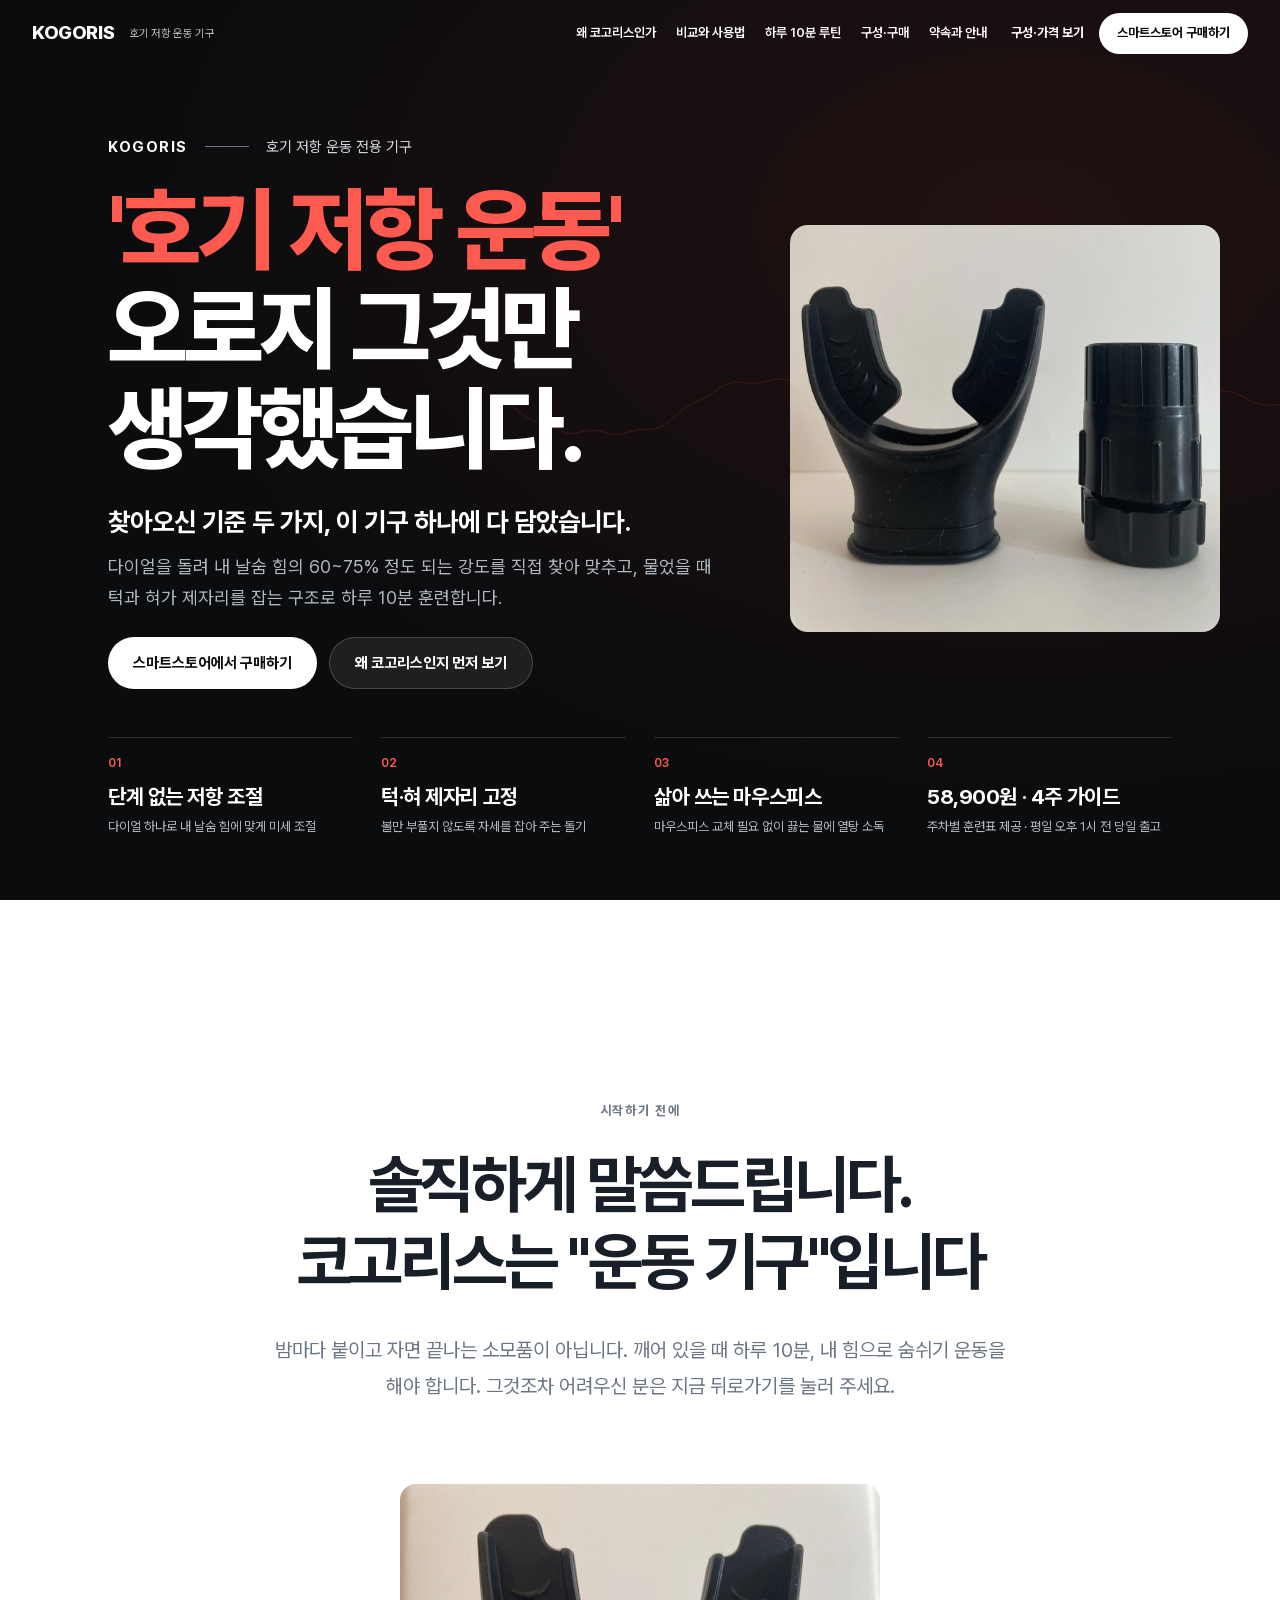
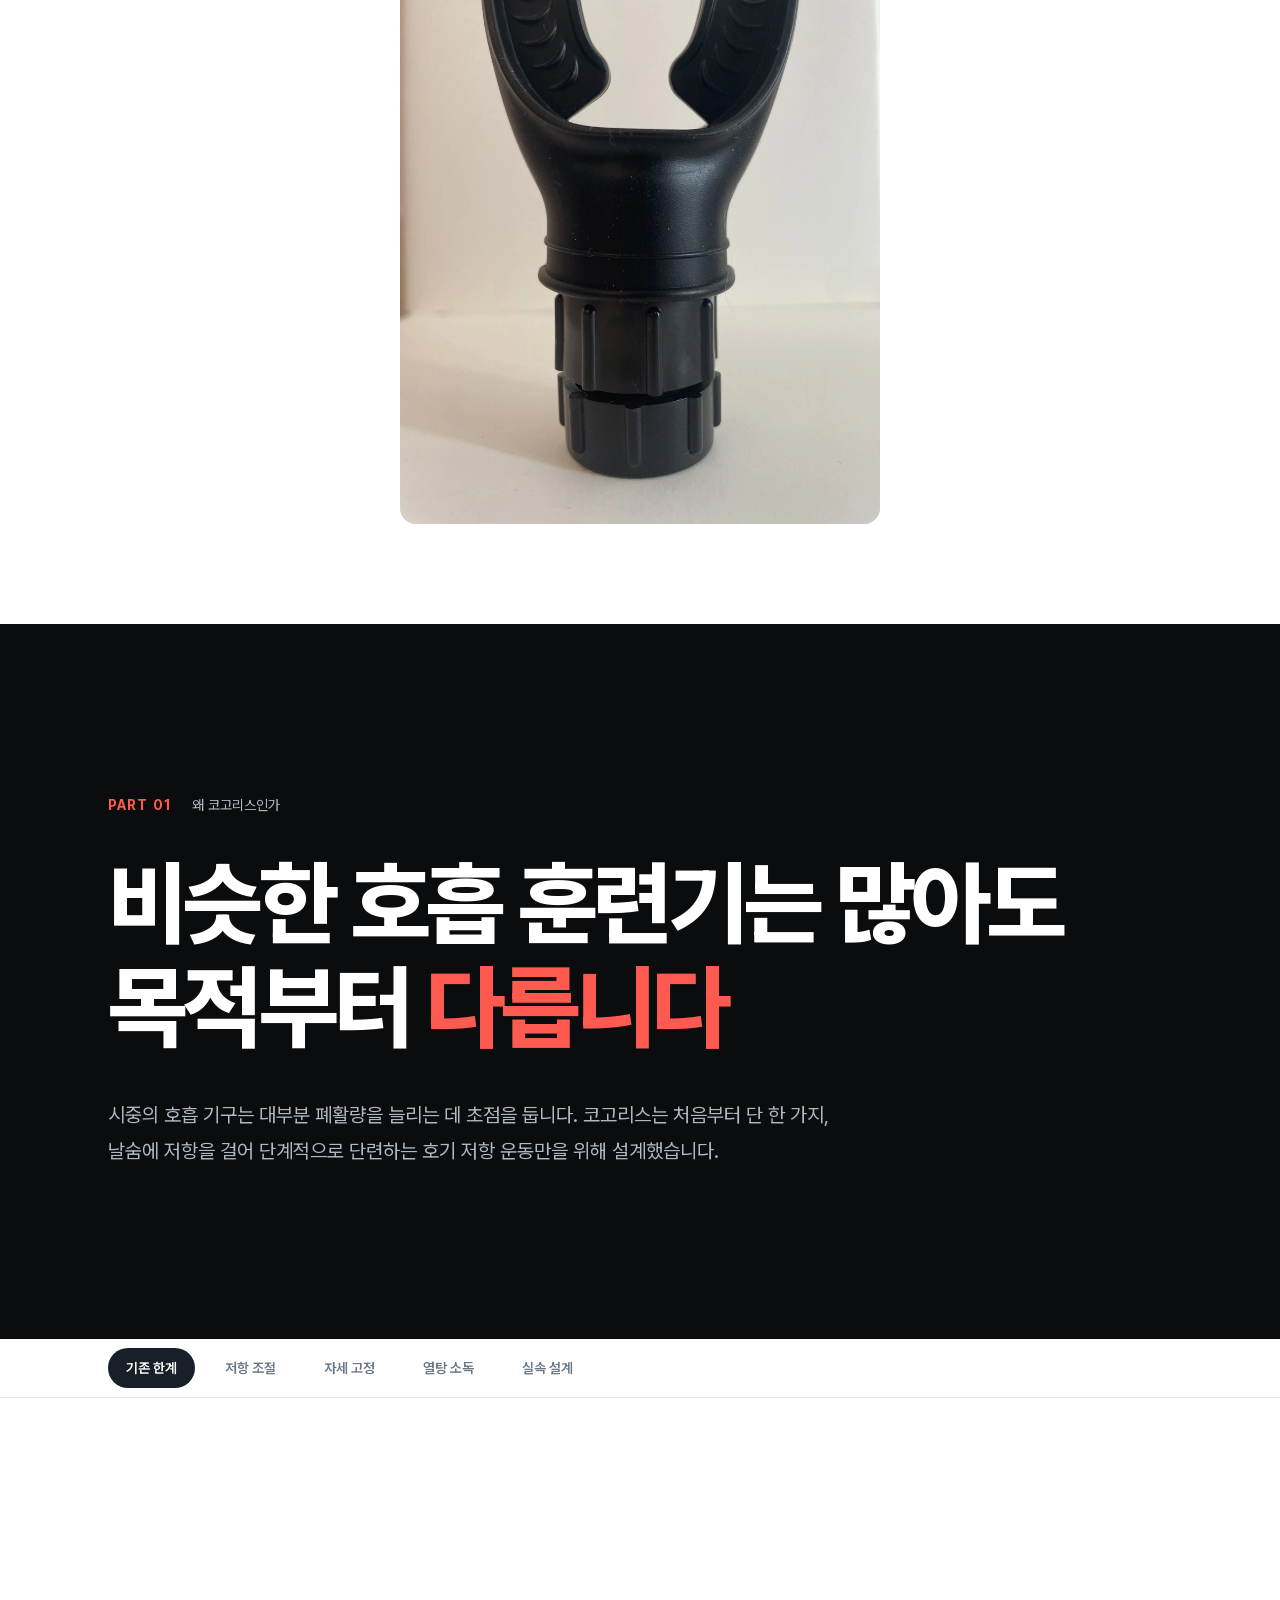
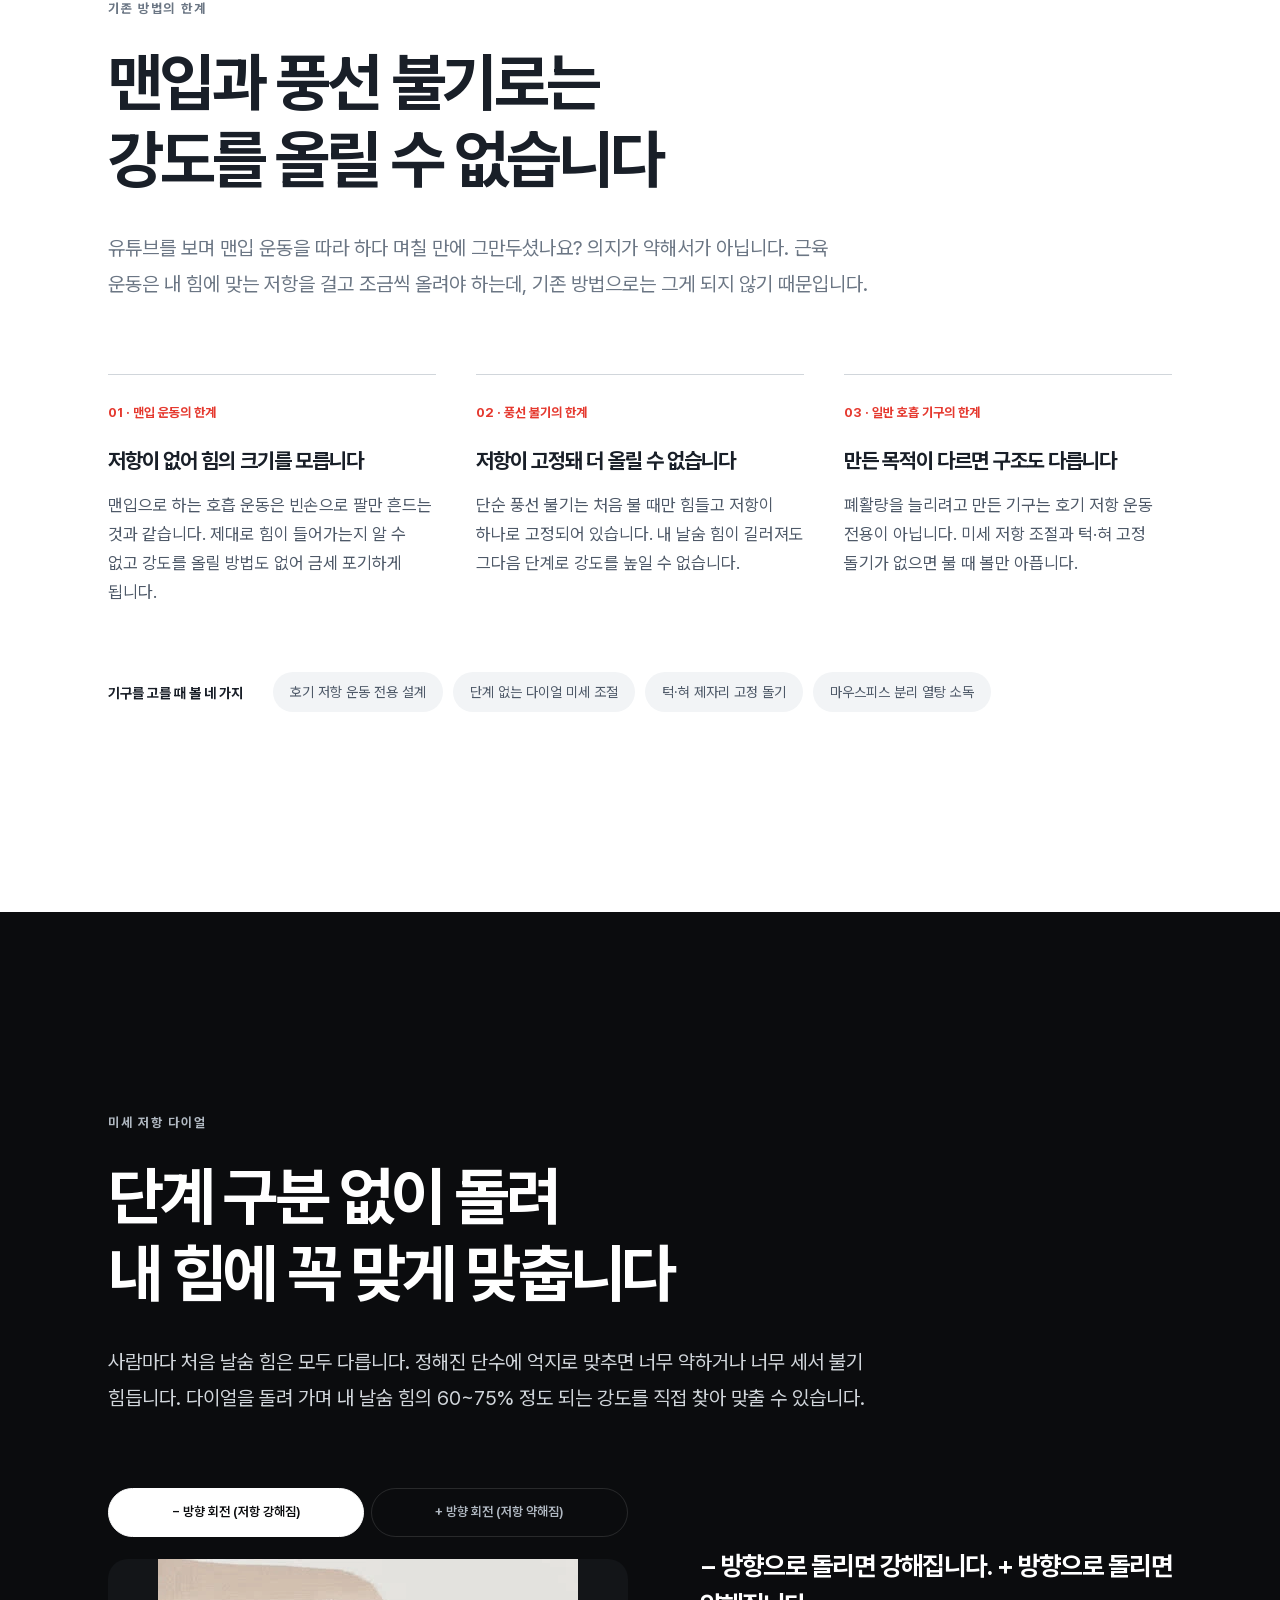
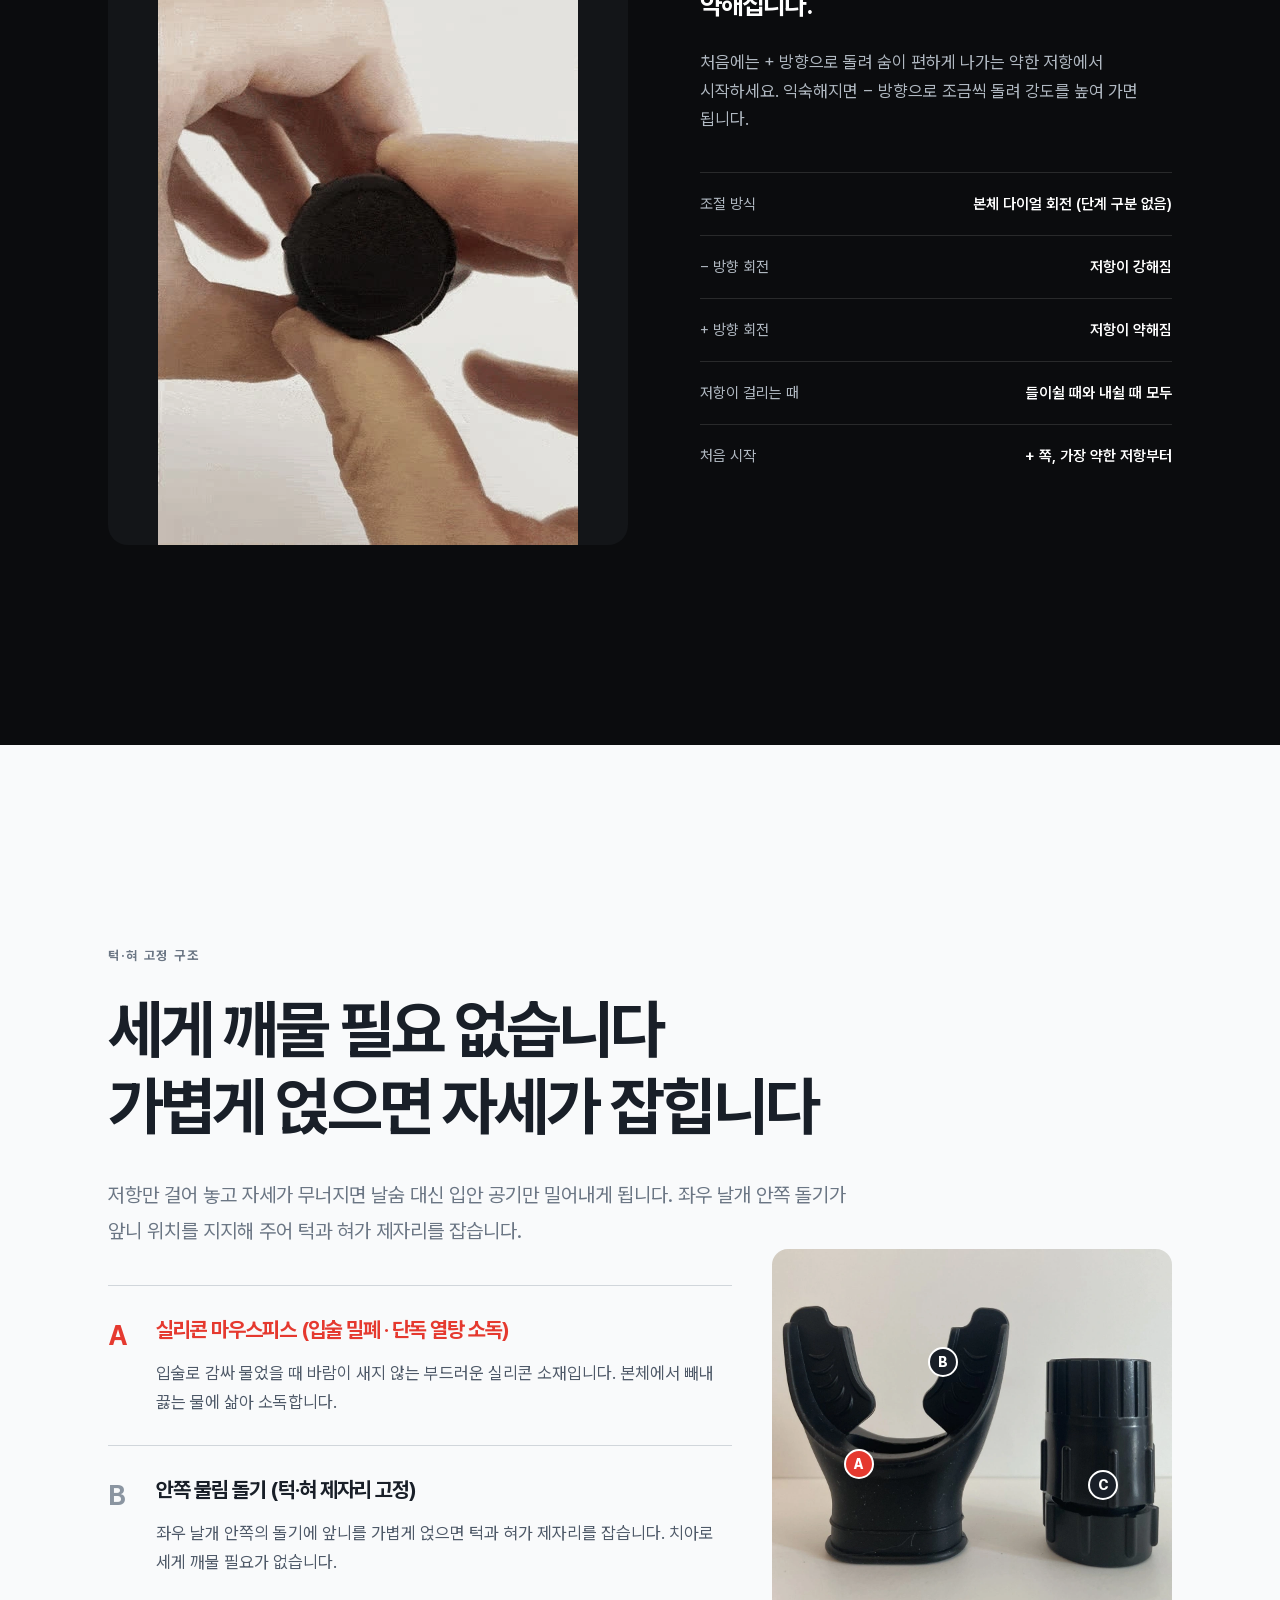
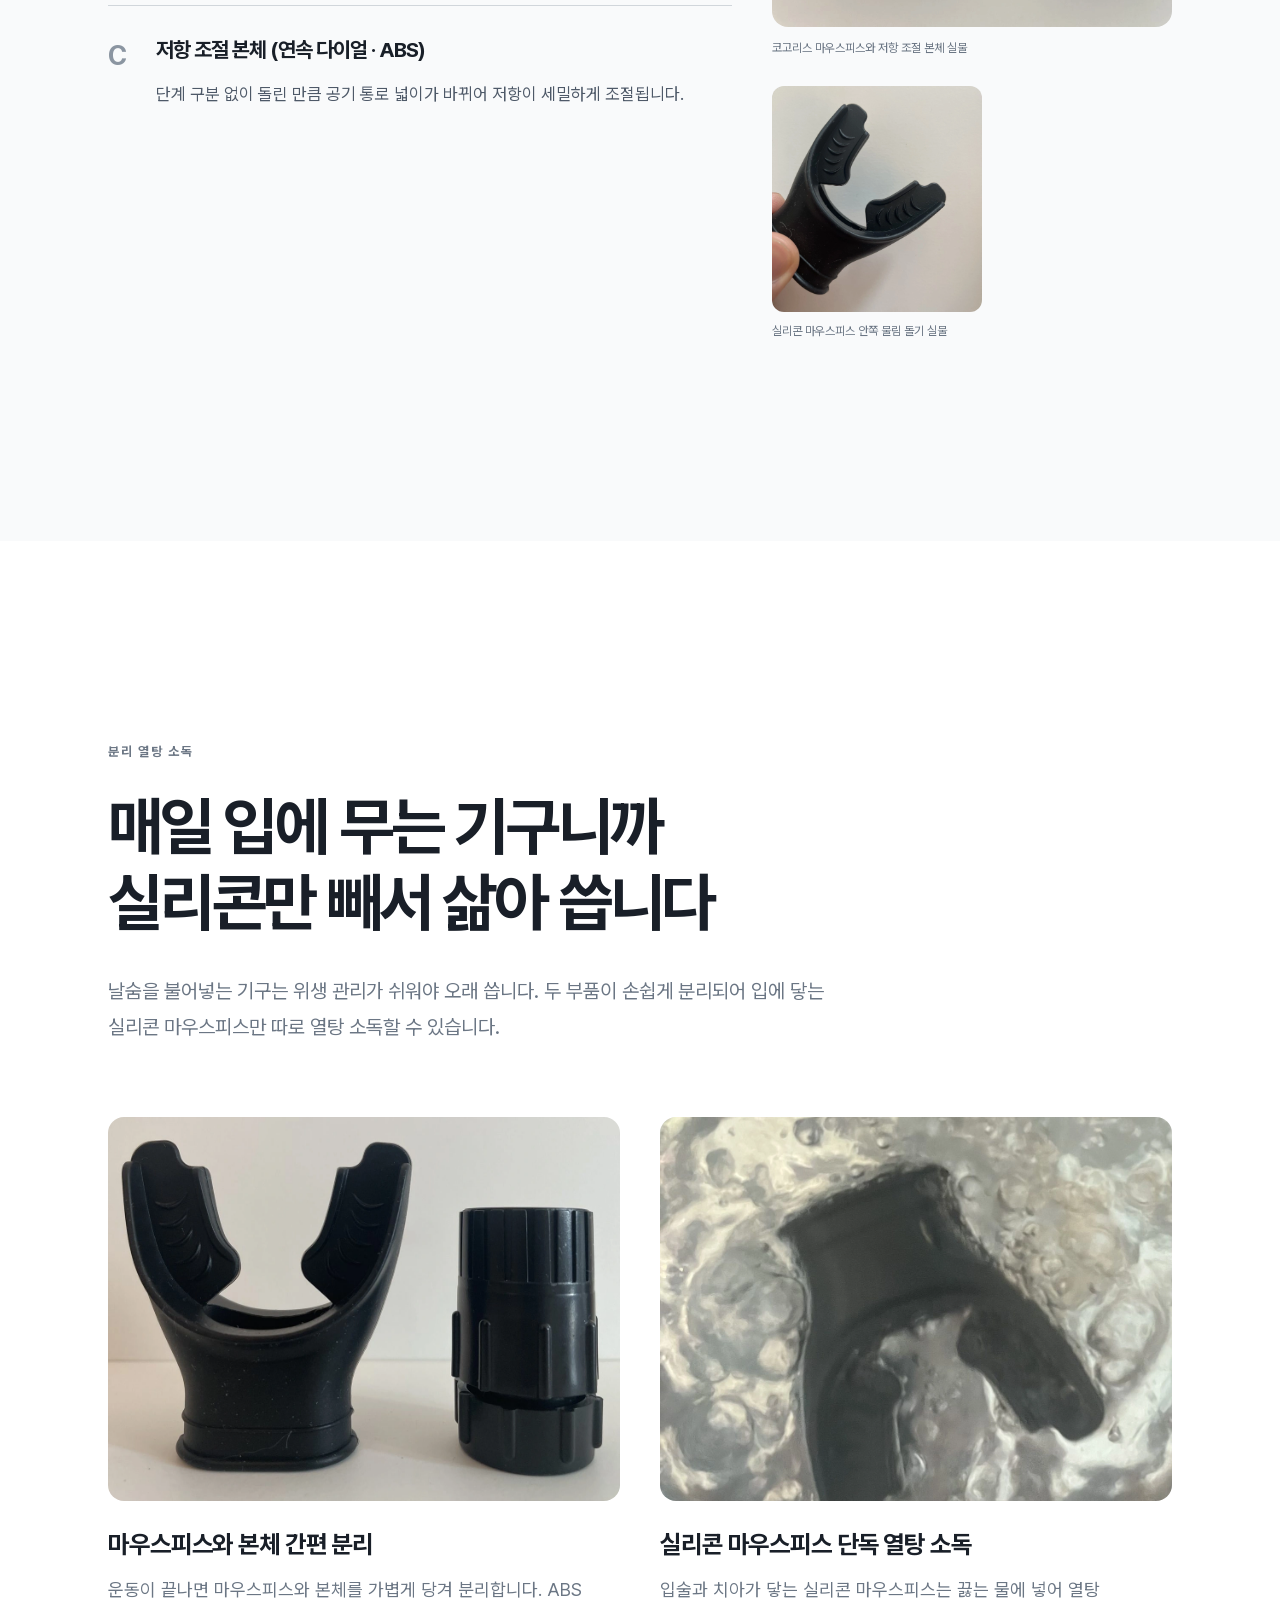
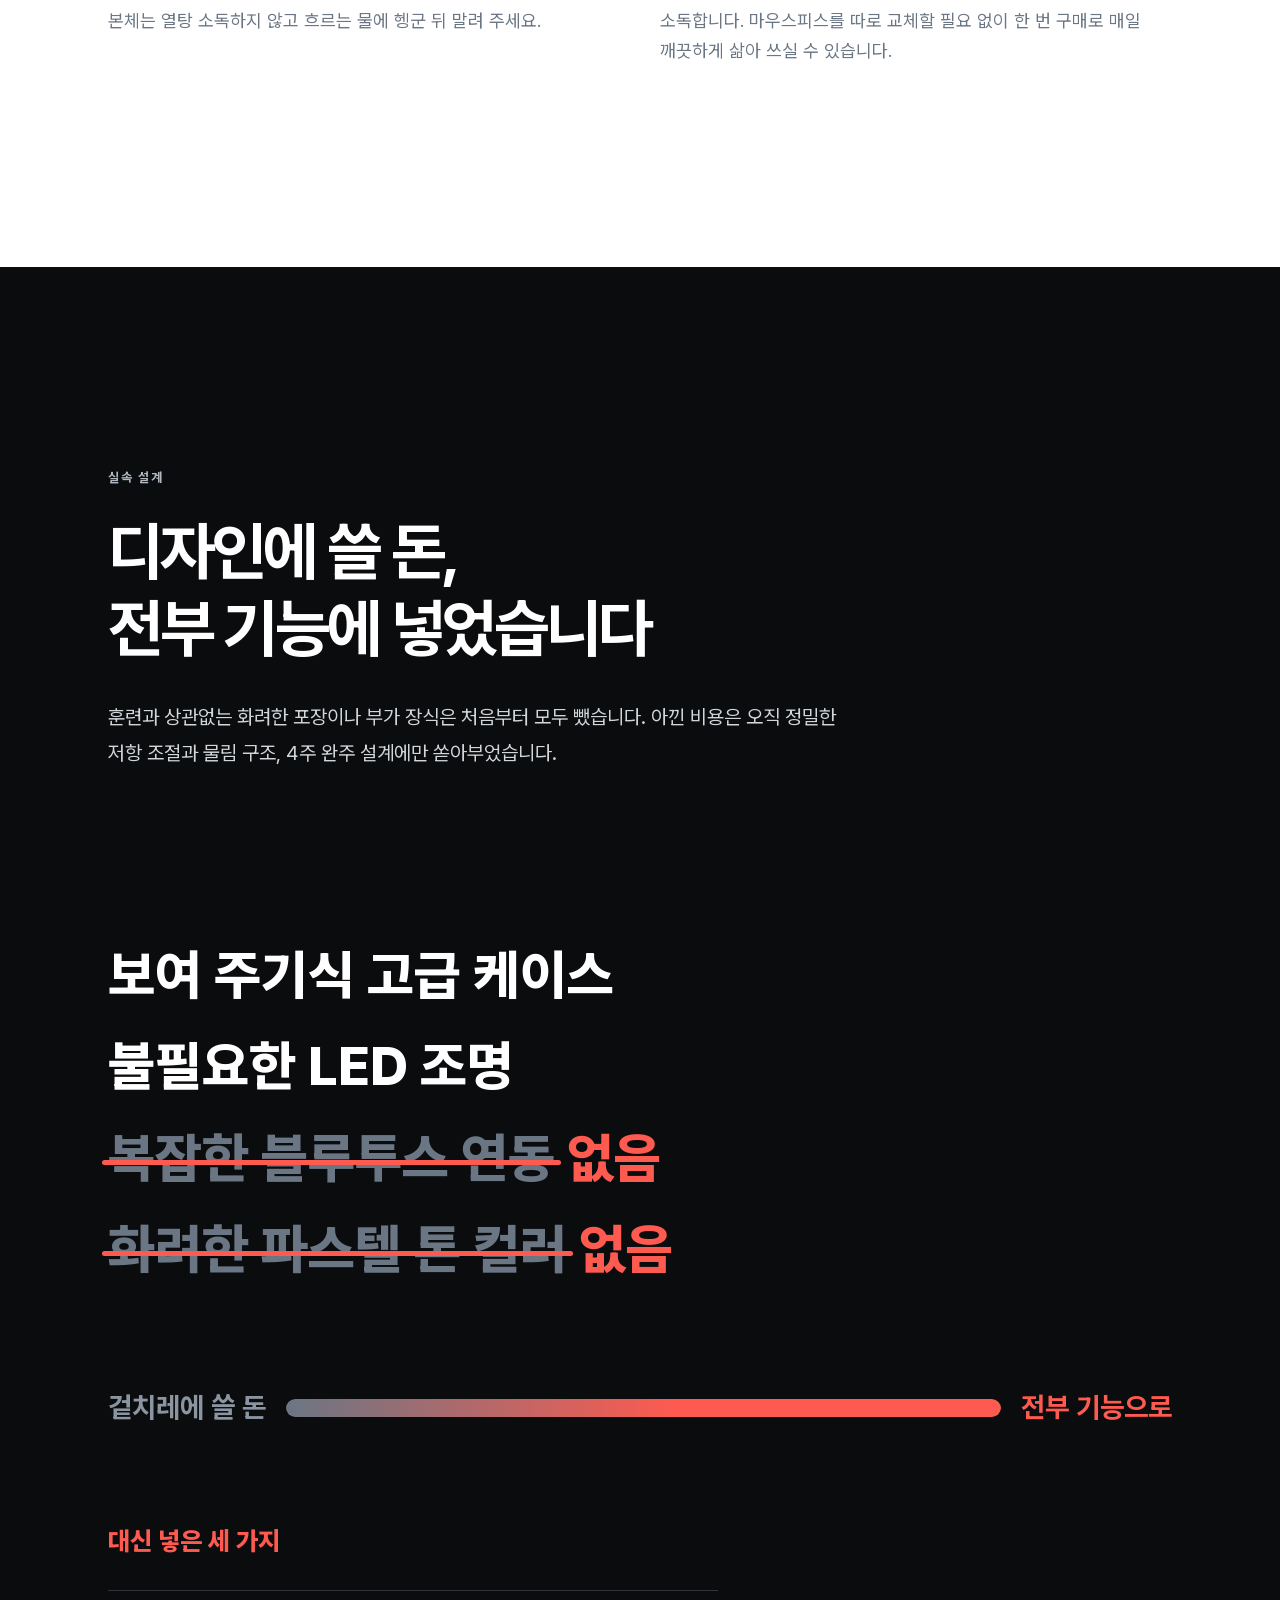
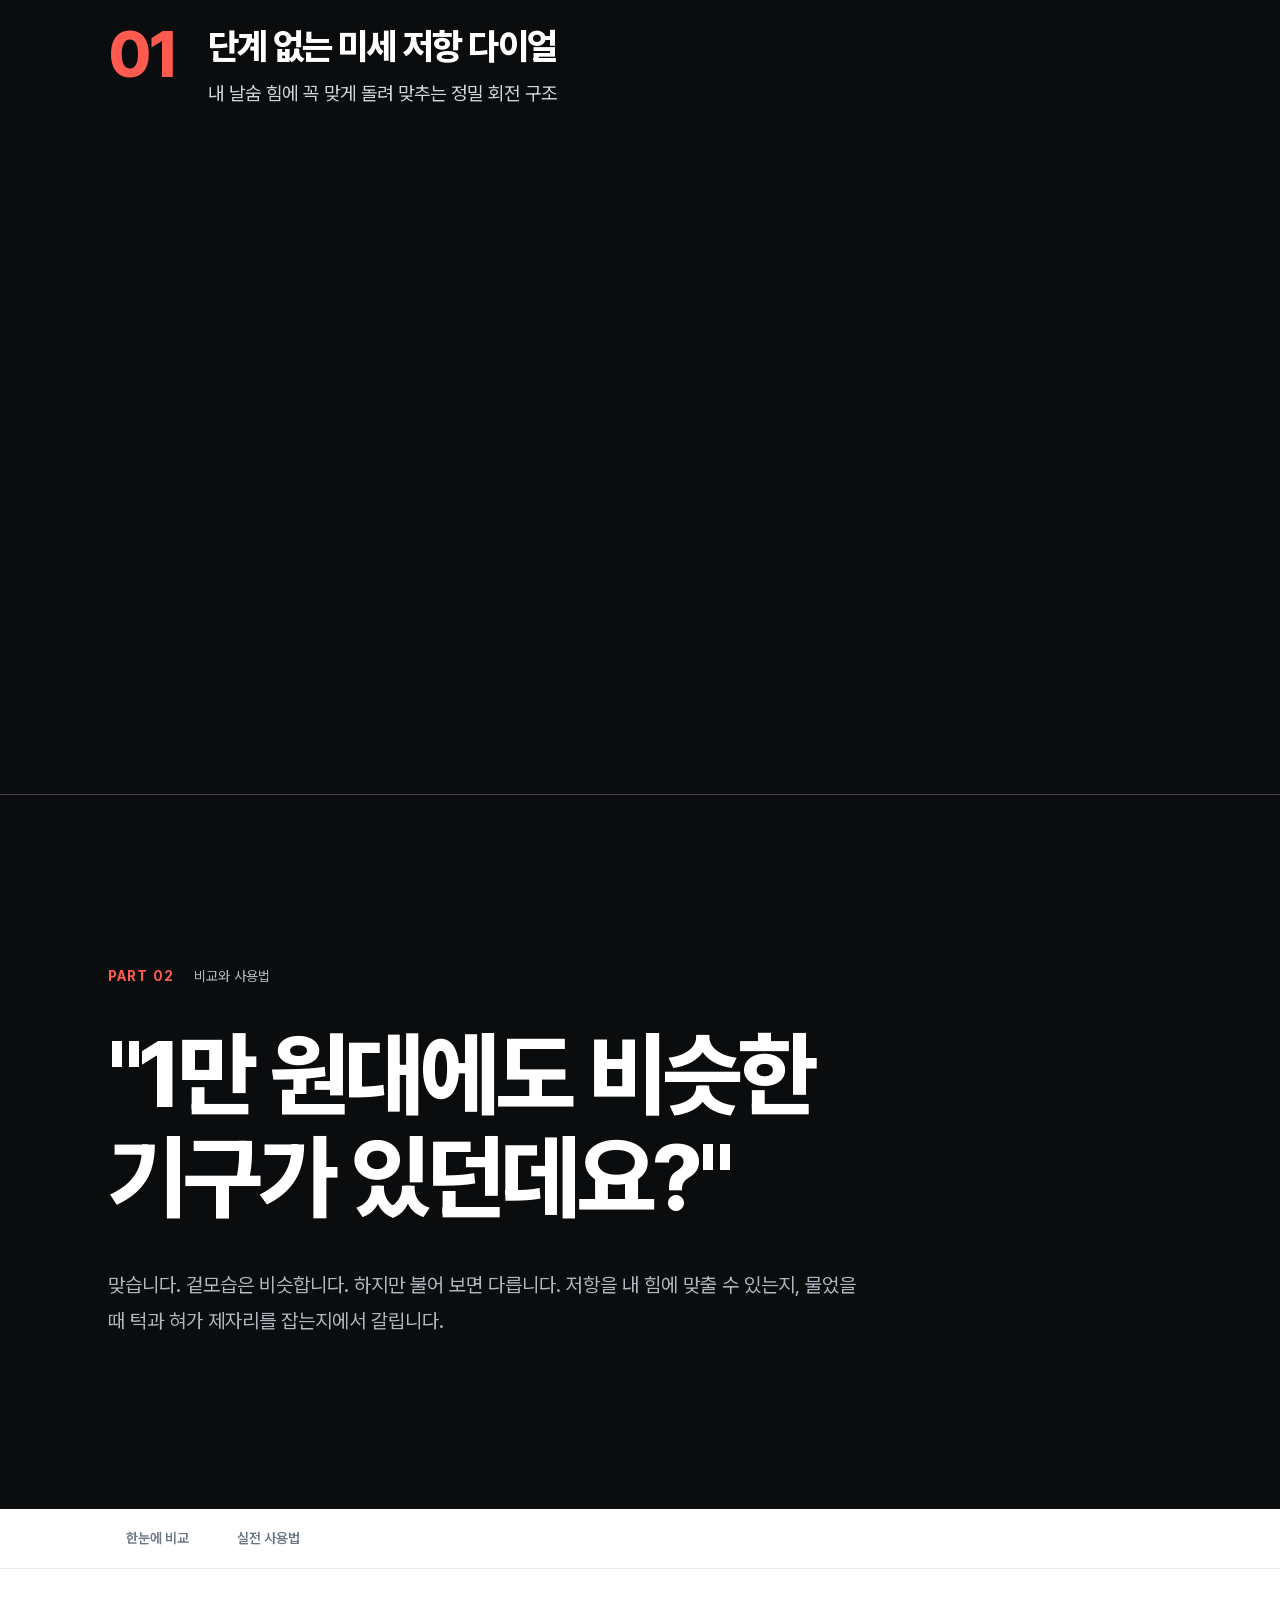
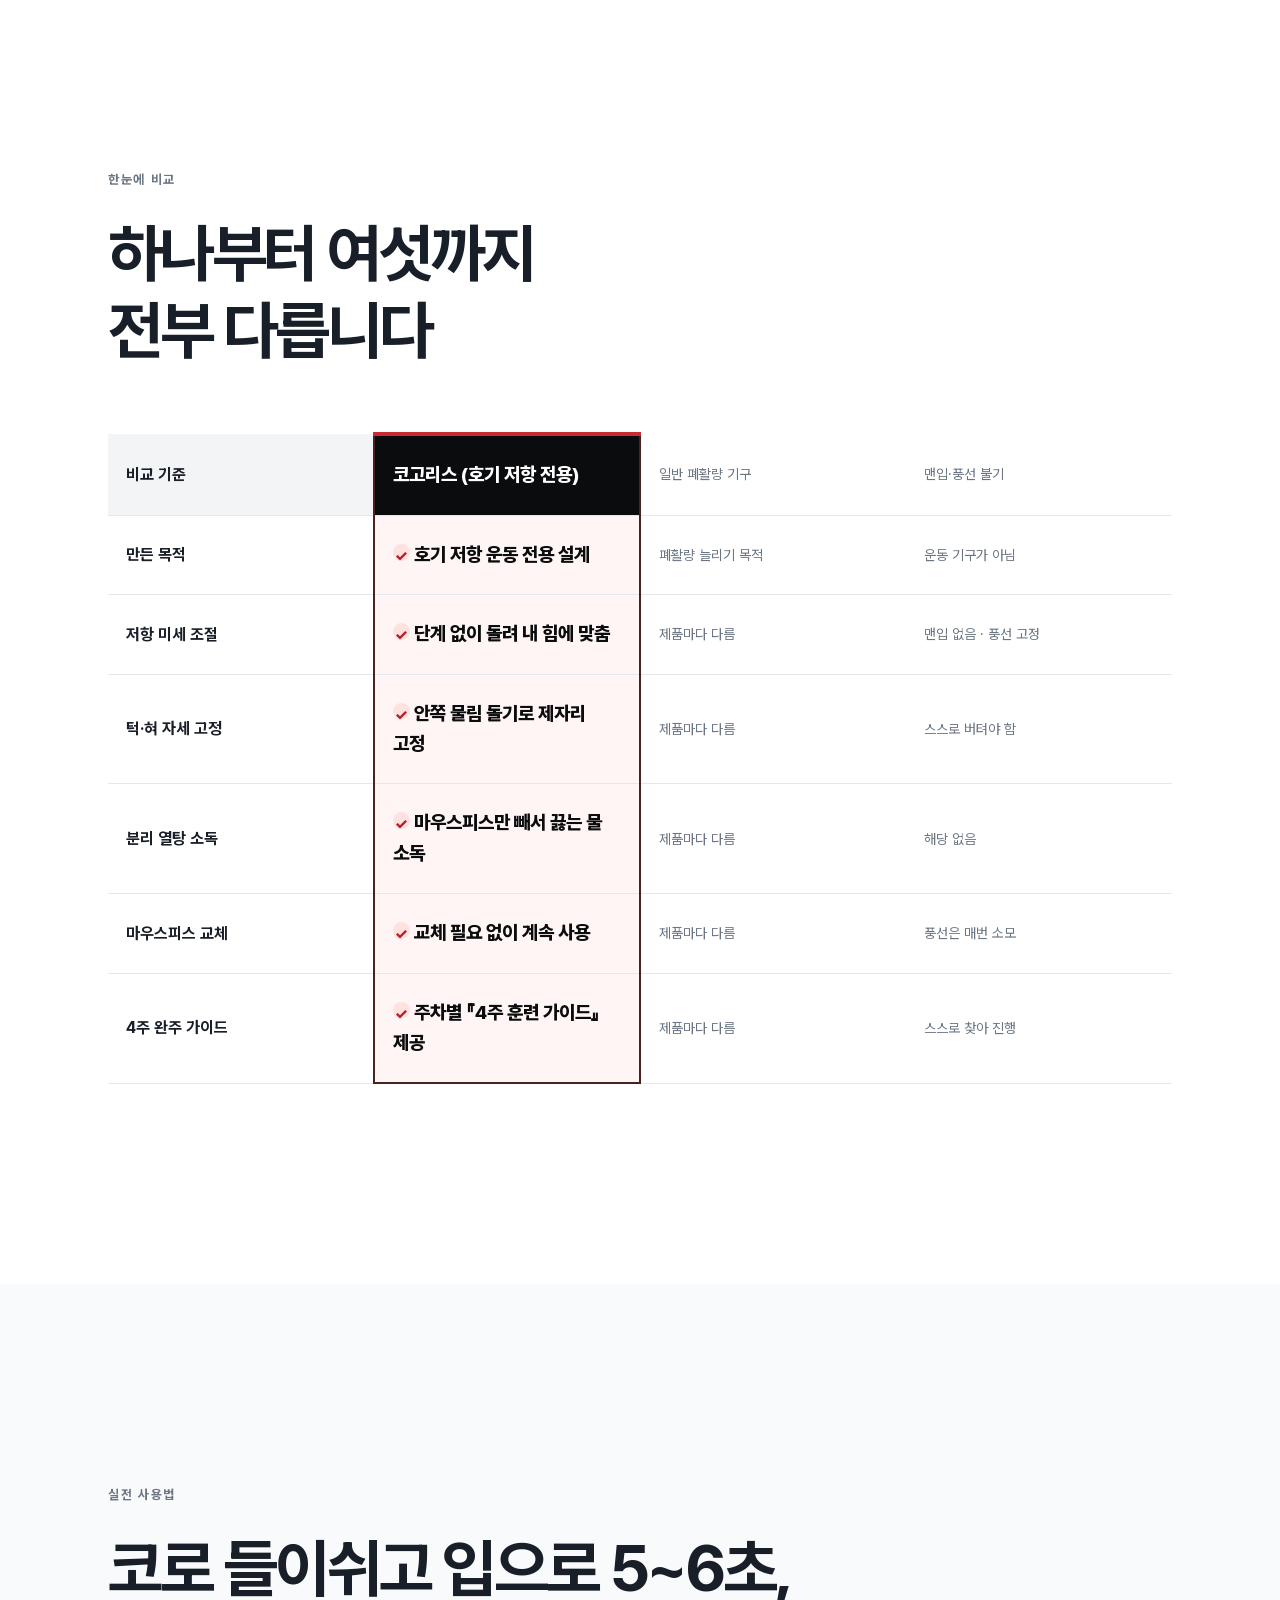
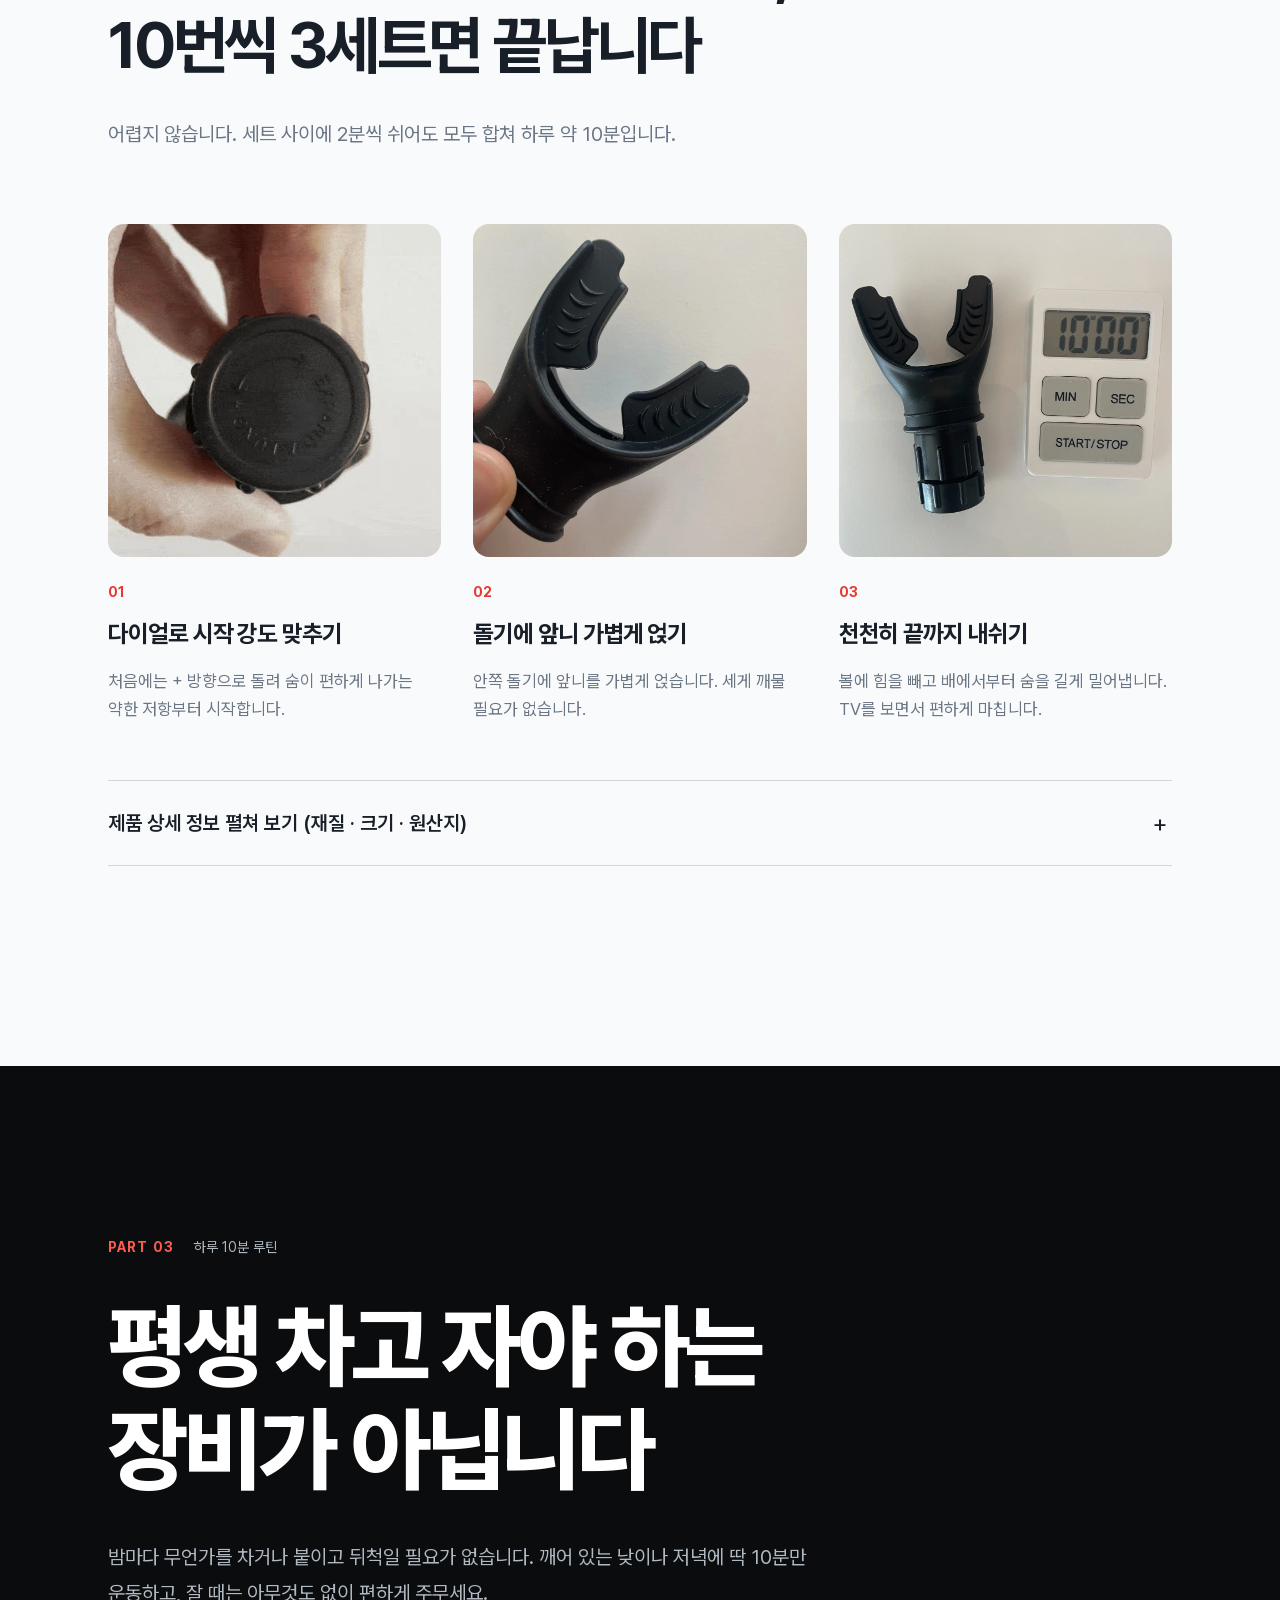
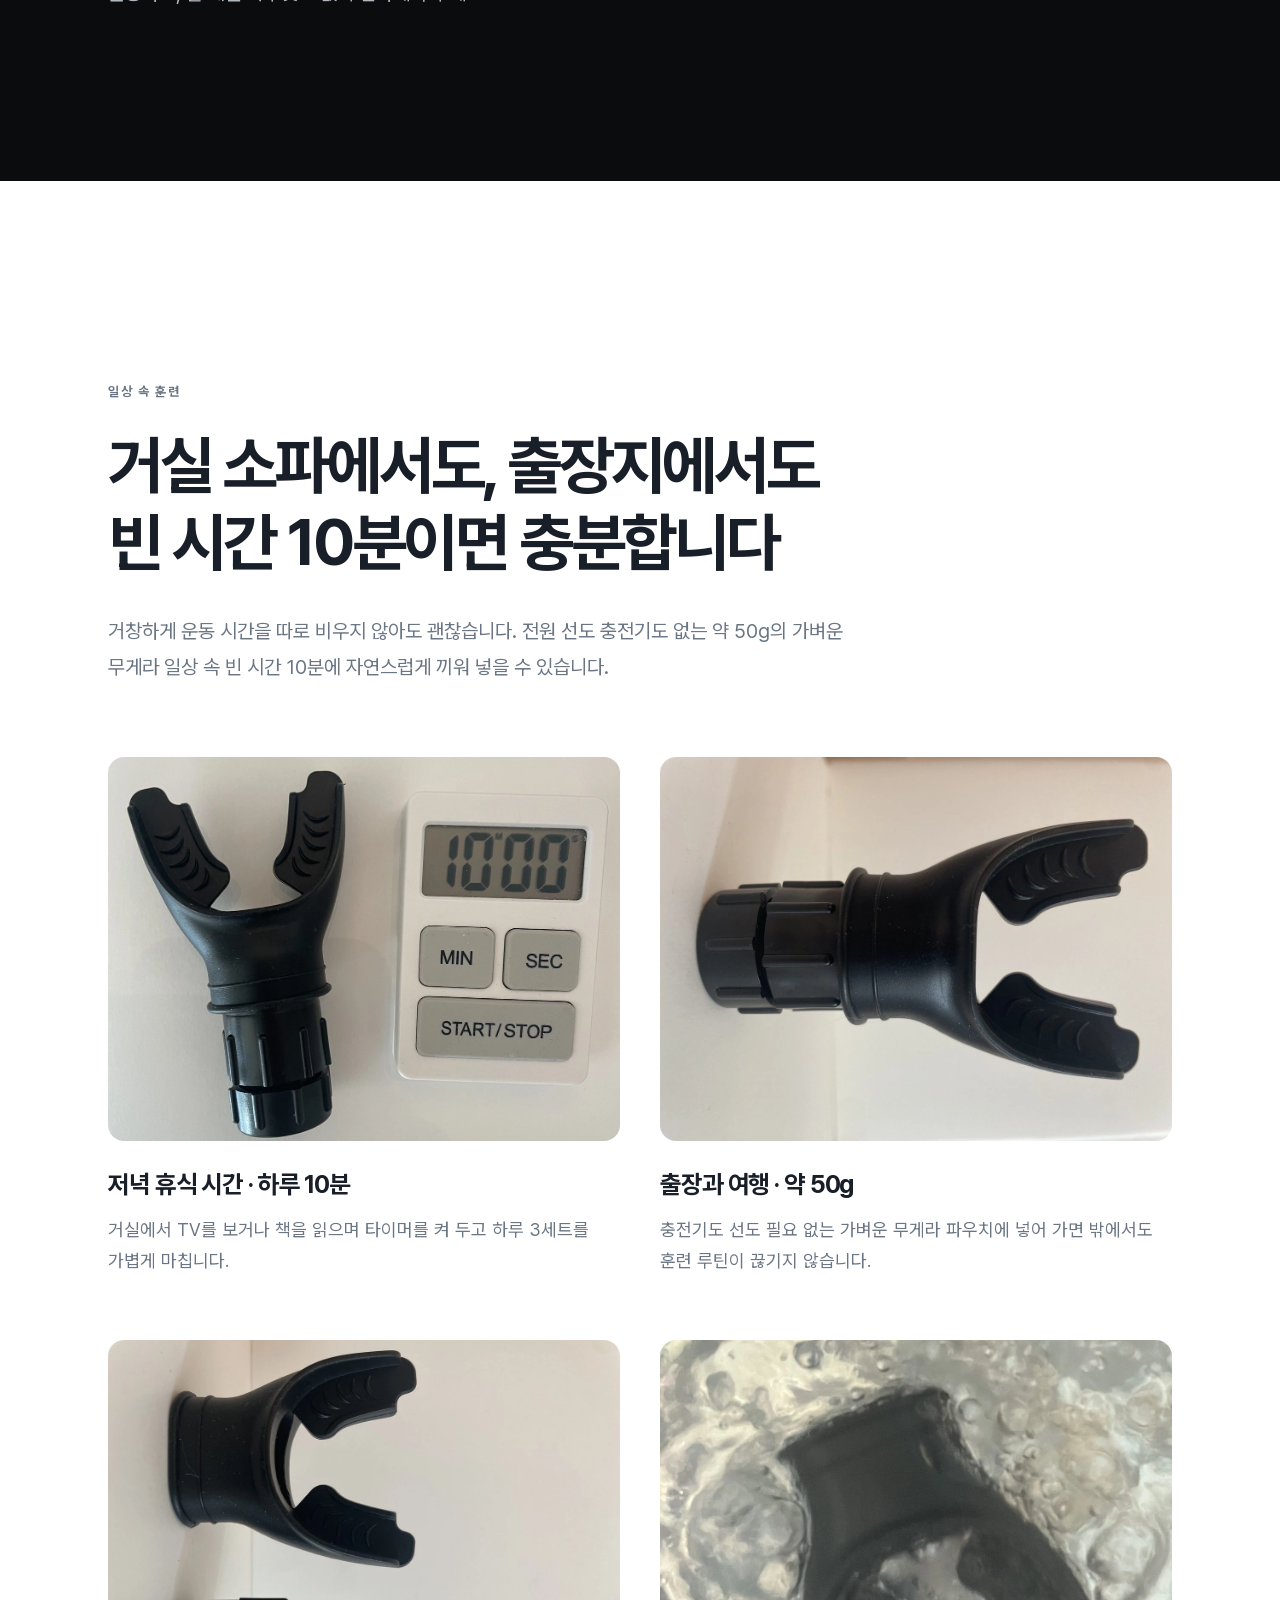
==== commit 53864c1b: "Publish R13 product structured data" ====
--- a/index.html
+++ b/index.html
@@ -19,124 +19,175 @@
 <meta property="og:image:width" content="1200"/>
 <meta property="og:image:height" content="630"/>
 <meta name="twitter:card" content="summary_large_image"/>
-<script type="application/ld+json">[
-  {
-    "@context": "https://schema.org",
-    "@type": "Product",
-    "name": "코고리스 호기 저항 운동기구",
-    "description": "코고리스는 호기 저항 운동에 특화되어 있습니다.",
-    "offers": {
-      "@type": "Offer",
-      "price": "58900",
-      "priceCurrency": "KRW",
-      "url": "https://smartstore.naver.com/soomlife/products/12925076687"
-    },
-    "url": "https://kogoris.com/",
-    "image": "https://kogoris.com/assets/img/parts-black.jpg",
-    "material": "ABS, 실리콘",
-    "size": "50 × 100 × 30 mm",
-    "weight": {
-      "@type": "QuantitativeValue",
-      "value": 50,
-      "unitCode": "GRM",
-      "description": "약 50g"
-    }
-  },
-  {
-    "@context": "https://schema.org",
-    "@type": "WebSite",
-    "@id": "https://kogoris.com/#website",
-    "name": "코고리스",
-    "url": "https://kogoris.com/",
-    "publisher": {
-      "@id": "https://kogoris.com/#organization"
-    }
-  },
-  {
-    "@context": "https://schema.org",
-    "@type": "Organization",
-    "@id": "https://kogoris.com/#organization",
-    "name": "코고리스",
-    "url": "https://kogoris.com/"
-  },
-  {
-    "@context": "https://schema.org",
-    "@type": "FAQPage",
-    "mainEntity": [
-      {
-        "@type": "Question",
-        "name": "1만 원대 비슷한 기구와 뭐가 다른가요?",
-        "acceptedAnswer": {
-          "@type": "Answer",
-          "text": "겉모습은 비슷해도 만든 목적이 다릅니다. 코고리스는 호기 저항 운동 전용으로 설계되어, 단계 없이 돌려 맞추는 저항 다이얼, 턱과 혀 자세를 잡아 주는 마우스피스, 삶아 쓰는 분리형 실리콘, 처음 쓰는 분을 위한 4주 훈련 가이드를 모두 갖췄습니다. 코고리스로 하는 호기 저항 운동 루틴을 저희는 글로서스 트레이닝이라고 부릅니다. 찾아보다 오셨다면 이 네 가지부터 비교해 보세요."
-        }
-      },
-      {
-        "@type": "Question",
-        "name": "다이얼은 어느 쪽으로 돌려야 하나요?",
-        "acceptedAnswer": {
-          "@type": "Answer",
-          "text": "− 쪽으로 돌리면 저항이 강해지고, + 쪽으로 돌리면 약해집니다. 처음에는 + 쪽에서 시작하세요."
-        }
-      },
-      {
-        "@type": "Question",
-        "name": "불면 볼만 아프지 않나요?",
-        "acceptedAnswer": {
-          "@type": "Answer",
-          "text": "볼에 힘이 들어가 입안 공기만 밀 때 그렇습니다. 볼 힘을 빼고 배에서부터 길게 내쉬면 됩니다. 4주 가이드 1주차가 이 자세부터 잡아 드립니다."
-        }
-      },
-      {
-        "@type": "Question",
-        "name": "얼마나 해야 하나요?",
-        "acceptedAnswer": {
-          "@type": "Answer",
-          "text": "하루 10분, 최소 4주를 권합니다. 근력 운동처럼 꾸준히, 조금씩 저항을 올려 가는 게 중요합니다."
-        }
-      },
-      {
-        "@type": "Question",
-        "name": "이가 안 좋아도 쓸 수 있나요?",
-        "acceptedAnswer": {
-          "@type": "Answer",
-          "text": "치아로 세게 무는 제품이 아닙니다. 가볍게 고정하는 정도라 대부분 사용하실 수 있습니다."
-        }
-      },
-      {
-        "@type": "Question",
-        "name": "의료기기인가요?",
-        "acceptedAnswer": {
-          "@type": "Answer",
-          "text": "아닙니다. 코고리스는 호기 저항 운동 기구입니다."
-        }
-      }
-    ]
-  },
-  {
-    "@context": "https://schema.org",
-    "@type": "HowTo",
-    "name": "코고리스 호기 저항 운동 방법",
-    "totalTime": "PT10M",
-    "description": "코로 들이쉬고 입으로 5~6초 내쉽니다. 10번씩 3세트, 세트 사이 2분 휴식.",
-    "step": [
-      {
-        "@type": "HowToStep",
-        "name": "다이얼로 시작 강도 맞추기",
-        "text": "처음에는 + 방향으로 돌려 숨이 편하게 나가는 약한 저항부터 시작합니다."
-      },
-      {
-        "@type": "HowToStep",
-        "name": "돌기에 앞니 가볍게 얹기",
-        "text": "안쪽 돌기에 앞니를 가볍게 얹습니다. 세게 깨물 필요가 없습니다."
-      },
-      {
-        "@type": "HowToStep",
-        "name": "천천히 끝까지 내쉬기",
-        "text": "볼에 힘을 빼고 배에서부터 숨을 길게 밀어냅니다. TV를 보면서 편하게 마칩니다."
-      }
-    ]
-  }
+<script type="application/ld+json">[
+  {
+    "@context": "https://schema.org",
+    "@type": "Product",
+    "name": "코고리스 호기 저항 운동기구",
+    "description": "코고리스는 호기 저항 운동에 특화되어 있습니다.",
+    "offers": {
+      "@type": "Offer",
+      "price": "58900",
+      "priceCurrency": "KRW",
+      "url": "https://smartstore.naver.com/soomlife/products/12925076687",
+      "availability": "https://schema.org/InStock",
+      "itemCondition": "https://schema.org/NewCondition",
+      "shippingDetails": {
+        "@type": "OfferShippingDetails",
+        "shippingRate": {
+          "@type": "MonetaryAmount",
+          "value": 3000,
+          "currency": "KRW"
+        },
+        "shippingDestination": {
+          "@type": "DefinedRegion",
+          "addressCountry": "KR"
+        },
+        "deliveryTime": {
+          "@type": "ShippingDeliveryTime",
+          "cutoffTime": "13:00:00+09:00",
+          "handlingTime": {
+            "@type": "QuantitativeValue",
+            "minValue": 0,
+            "maxValue": 1,
+            "unitCode": "DAY"
+          },
+          "businessDays": {
+            "@type": "OpeningHoursSpecification",
+            "dayOfWeek": [
+              "https://schema.org/Monday",
+              "https://schema.org/Tuesday",
+              "https://schema.org/Wednesday",
+              "https://schema.org/Thursday",
+              "https://schema.org/Friday"
+            ]
+          }
+        }
+      },
+      "hasMerchantReturnPolicy": {
+        "@type": "MerchantReturnPolicy",
+        "applicableCountry": "KR",
+        "returnPolicyCategory": "https://schema.org/MerchantReturnFiniteReturnWindow",
+        "merchantReturnDays": 7,
+        "returnMethod": "https://schema.org/ReturnByMail",
+        "returnFees": "https://schema.org/ReturnShippingFees",
+        "returnShippingFeesAmount": {
+          "@type": "MonetaryAmount",
+          "value": 6000,
+          "currency": "KRW"
+        }
+      }
+    },
+    "url": "https://kogoris.com/",
+    "image": "https://kogoris.com/assets/img/parts-black.jpg",
+    "material": "ABS, 실리콘",
+    "size": "50 × 100 × 30 mm",
+    "weight": {
+      "@type": "QuantitativeValue",
+      "value": 50,
+      "unitCode": "GRM",
+      "description": "약 50g"
+    },
+    "brand": {
+      "@type": "Brand",
+      "name": "코고리스"
+    }
+  },
+  {
+    "@context": "https://schema.org",
+    "@type": "WebSite",
+    "@id": "https://kogoris.com/#website",
+    "name": "코고리스",
+    "url": "https://kogoris.com/",
+    "publisher": {
+      "@id": "https://kogoris.com/#organization"
+    }
+  },
+  {
+    "@context": "https://schema.org",
+    "@type": "Organization",
+    "@id": "https://kogoris.com/#organization",
+    "name": "코고리스",
+    "url": "https://kogoris.com/"
+  },
+  {
+    "@context": "https://schema.org",
+    "@type": "FAQPage",
+    "mainEntity": [
+      {
+        "@type": "Question",
+        "name": "1만 원대 비슷한 기구와 뭐가 다른가요?",
+        "acceptedAnswer": {
+          "@type": "Answer",
+          "text": "겉모습은 비슷해도 만든 목적이 다릅니다. 코고리스는 호기 저항 운동 전용으로 설계되어, 단계 없이 돌려 맞추는 저항 다이얼, 턱과 혀 자세를 잡아 주는 마우스피스, 삶아 쓰는 분리형 실리콘, 처음 쓰는 분을 위한 4주 훈련 가이드를 모두 갖췄습니다. 코고리스로 하는 호기 저항 운동 루틴을 저희는 글로서스 트레이닝이라고 부릅니다. 찾아보다 오셨다면 이 네 가지부터 비교해 보세요."
+        }
+      },
+      {
+        "@type": "Question",
+        "name": "다이얼은 어느 쪽으로 돌려야 하나요?",
+        "acceptedAnswer": {
+          "@type": "Answer",
+          "text": "− 쪽으로 돌리면 저항이 강해지고, + 쪽으로 돌리면 약해집니다. 처음에는 + 쪽에서 시작하세요."
+        }
+      },
+      {
+        "@type": "Question",
+        "name": "불면 볼만 아프지 않나요?",
+        "acceptedAnswer": {
+          "@type": "Answer",
+          "text": "볼에 힘이 들어가 입안 공기만 밀 때 그렇습니다. 볼 힘을 빼고 배에서부터 길게 내쉬면 됩니다. 4주 가이드 1주차가 이 자세부터 잡아 드립니다."
+        }
+      },
+      {
+        "@type": "Question",
+        "name": "얼마나 해야 하나요?",
+        "acceptedAnswer": {
+          "@type": "Answer",
+          "text": "하루 10분, 최소 4주를 권합니다. 근력 운동처럼 꾸준히, 조금씩 저항을 올려 가는 게 중요합니다."
+        }
+      },
+      {
+        "@type": "Question",
+        "name": "이가 안 좋아도 쓸 수 있나요?",
+        "acceptedAnswer": {
+          "@type": "Answer",
+          "text": "치아로 세게 무는 제품이 아닙니다. 가볍게 고정하는 정도라 대부분 사용하실 수 있습니다."
+        }
+      },
+      {
+        "@type": "Question",
+        "name": "의료기기인가요?",
+        "acceptedAnswer": {
+          "@type": "Answer",
+          "text": "아닙니다. 코고리스는 호기 저항 운동 기구입니다."
+        }
+      }
+    ]
+  },
+  {
+    "@context": "https://schema.org",
+    "@type": "HowTo",
+    "name": "코고리스 호기 저항 운동 방법",
+    "totalTime": "PT10M",
+    "description": "코로 들이쉬고 입으로 5~6초 내쉽니다. 10번씩 3세트, 세트 사이 2분 휴식.",
+    "step": [
+      {
+        "@type": "HowToStep",
+        "name": "다이얼로 시작 강도 맞추기",
+        "text": "처음에는 + 방향으로 돌려 숨이 편하게 나가는 약한 저항부터 시작합니다."
+      },
+      {
+        "@type": "HowToStep",
+        "name": "돌기에 앞니 가볍게 얹기",
+        "text": "안쪽 돌기에 앞니를 가볍게 얹습니다. 세게 깨물 필요가 없습니다."
+      },
+      {
+        "@type": "HowToStep",
+        "name": "천천히 끝까지 내쉬기",
+        "text": "볼에 힘을 빼고 배에서부터 숨을 길게 밀어냅니다. TV를 보면서 편하게 마칩니다."
+      }
+    ]
+  }
 ]</script>
 <style>.footer-learn a{text-decoration:underline;text-underline-offset:.2em}</style>
 </head><body><header id="nav"><div class="nav-inner"><a class="brand" href="#top">KOGORIS<small>호기 저항 운동 기구</small></a><nav aria-label="챕터"><a href="#part01">왜 코고리스인가</a><a href="#part02">비교와 사용법</a><a href="#part03">하루 10분 루틴</a><a href="#part04">구성·구매</a><a href="#part05">약속과 안내</a></nav><div class="nav-actions"><a class="nav-secondary" href="#part04">구성·가격 보기</a><a class="nav-buy" href="https://smartstore.naver.com/soomlife/products/12925076687?nt_source=kogoris&amp;nt_medium=website&amp;nt_detail=nav">스마트스토어 구매하기</a></div><button aria-controls="sheet" aria-expanded="false" aria-label="메뉴 열기" id="burger"><span></span><span></span></button></div></header><div id="sheet" inert=""><nav aria-label="모바일 챕터"><a href="#part01">왜 코고리스인가</a><a href="#part02">비교와 사용법</a><a href="#part03">하루 10분 루틴</a><a href="#part04">구성·구매</a><a href="#part05">약속과 안내</a></nav><a class="button" href="https://smartstore.naver.com/soomlife/products/12925076687?nt_source=kogoris&amp;nt_medium=website&amp;nt_detail=sheet">스마트스토어 구매하기</a></div><main><section class="hero" data-theme="dark" id="top"><div class="hero-light"></div><svg aria-hidden="true" class="breath-wave" viewbox="0 0 1440 500"><path d="M0 250 Q70 150 140 250 T280 250 T420 250 T560 250 T700 250 T840 250 T980 250 T1120 250 T1260 250 T1440 250" id="breathPath"></path></svg><div class="wrap hero-content"><div class="hero-kicker"><b>KOGORIS</b><i></i><span>호기 저항 운동 전용 기구</span></div><h1 class="display"><span class="r">'호기 저항 운동'</span><br/><span>오로지 그것만</span><br/><span>생각했습니다.</span></h1><p class="hero-sub">찾아오신 기준 두 가지, 이 기구 하나에 다 담았습니다.</p><p class="hero-lead">다이얼을 돌려 내 날숨 힘의 60~75% 정도 되는 강도를 직접 찾아 맞추고, 물었을 때 턱과 혀가 제자리를 잡는 구조로 하루 10분 훈련합니다.</p><div class="hero-actions"><a class="button" href="https://smartstore.naver.com/soomlife/products/12925076687?nt_source=kogoris&amp;nt_medium=website&amp;nt_detail=hero">스마트스토어에서 구매하기</a><a class="button ghost" href="#identity">왜 코고리스인지 먼저 보기</a></div><figure class="hero-media"><img alt="코고리스 마우스피스와 저항 조절 본체 실물" decoding="async" height="1136" loading="eager" src="assets/media/parts-black.webp?v=r9" width="1200"/></figure><ol class="hero-pillars"><li><span class="pillar-no">01</span><h3>단계 없는 저항 조절</h3><p>다이얼 하나로 내 날숨 힘에 맞게 미세 조절</p></li><li><span class="pillar-no">02</span><h3>턱·혀 제자리 고정</h3><p>볼만 부풀지 않도록 자세를 잡아 주는 돌기</p></li><li><span class="pillar-no">03</span><h3>삶아 쓰는 마우스피스</h3><p>마우스피스 교체 필요 없이 끓는 물에 열탕 소독</p></li><li><span class="pillar-no">04</span><h3>58,900원 · 4주 가이드</h3><p>주차별 훈련표 제공 · 평일 오후 1시 전 당일 출고</p></li></ol></div></section><section class="intro" data-theme="light" id="identity"><div class="wrap intro-copy rv"><p class="eyebrow">시작하기 전에</p><h2 class="h2"><span>솔직하게 말씀드립니다.</span><br/><span>코고리스는 "<span class="keep-phrase">운동 기구</span>"입니다</span></h2><p class="lead wide">밤마다 붙이고 자면 끝나는 소모품이 아닙니다. 깨어 있을 때 하루 10분, 내 힘으로 숨쉬기 운동을 해야 합니다. 그것조차 어려우신 분은 지금 뒤로가기를 눌러 주세요.</p></div><div class="xpand rv" id="xpand"><div class="xpand-pin"><figure class="xpand-frame"><div class="turned-photo" data-rotation="-90"><img alt="코고리스 블랙 결합 실물" class="xpand-image" decoding="async" height="900" loading="eager" src="assets/media/assembled-black.webp?v=r9" width="1200"/></div></figure></div></div></section><div data-chapter="#part01" id="part01"><section class="phero" data-theme="dark"><div class="wrap rv"><p class="crumb"><b>PART 01</b><span>왜 코고리스인가</span></p><h2 class="ptitle"><span>비슷한 호흡 훈련기는 많아도</span><br/><span>목적부터 <em>다릅니다</em></span></h2><p class="psub">시중의 호흡 기구는 대부분 폐활량을 늘리는 데 초점을 둡니다. 코고리스는 처음부터 단 한 가지, 날숨에 저항을 걸어 단계적으로 단련하는 호기 저항 운동만을 위해 설계했습니다.</p></div></section><nav aria-label="1부 구역" class="subnav" data-subnav=""><div class="wrap"><a href="#why">기존 한계</a><a href="#dial">저항 조절</a><a href="#structure">자세 고정</a><a href="#hygiene">열탕 소독</a><a href="#focus">실속 설계</a></div></nav><section class="sec" data-theme="light" id="why"><div class="wrap"><div class="rv"><p class="eyebrow">기존 방법의 한계</p><h2 class="h2"><span>맨입과 풍선 불기로는</span><br/><span>강도를 올릴 수 없습니다</span></h2><p class="lead">유튜브를 보며 맨입 운동을 따라 하다 며칠 만에 그만두셨나요? 의지가 약해서가 아닙니다. 근육 운동은 내 힘에 맞는 저항을 걸고 조금씩 올려야 하는데, 기존 방법으로는 그게 되지 않기 때문입니다.</p></div><div class="risks"><article class="rv"><span class="risk-no">01 · 맨입 운동의 한계</span><h3>저항이 없어 힘의 크기를 모릅니다</h3><p>맨입으로 하는 호흡 운동은 빈손으로 팔만 흔드는 것과 같습니다. 제대로 힘이 들어가는지 알 수 없고 강도를 올릴 방법도 없어 금세 포기하게 됩니다.</p></article><article class="rv"><span class="risk-no">02 · 풍선 불기의 한계</span><h3>저항이 고정돼 더 올릴 수 없습니다</h3><p>단순 풍선 불기는 처음 불 때만 힘들고 저항이 하나로 고정되어 있습니다. 내 날숨 힘이 길러져도 그다음 단계로 강도를 높일 수 없습니다.</p></article><article class="rv"><span class="risk-no">03 · 일반 호흡 기구의 한계</span><h3>만든 목적이 다르면 구조도 다릅니다</h3><p>폐활량을 늘리려고 만든 기구는 호기 저항 운동 전용이 아닙니다. 미세 저항 조절과 턱·혀 고정 돌기가 없으면 불 때 볼만 아픕니다.</p></article></div><div class="spaces rv"><b>기구를 고를 때 볼 네 가지</b><ul><li>호기 저항 운동 전용 설계</li><li>단계 없는 다이얼 미세 조절</li><li>턱·혀 제자리 고정 돌기</li><li>마우스피스 분리 열탕 소독</li></ul></div></div></section><section class="sec dark" data-theme="dark" id="dial"><div class="wrap"><div class="rv"><p class="eyebrow">미세 저항 다이얼</p><h2 class="h2"><span>단계 구분 없이 돌려</span><br/><span>내 힘에 꼭 맞게 맞춥니다</span></h2><p class="lead">사람마다 처음 날숨 힘은 모두 다릅니다. 정해진 단수에 억지로 맞추면 너무 약하거나 너무 세서 불기 힘듭니다. 다이얼을 돌려 가며 내 날숨 힘의 60~75% 정도 되는 강도를 직접 찾아 맞출 수 있습니다.</p></div><div class="realtest"><div class="dial-media rv"><div aria-label="다이얼 회전" class="dial-tabs" role="tablist"><button aria-controls="video-minus" aria-selected="true" data-dial="minus" role="tab" type="button">− 방향 회전 (저항 강해짐)</button><button aria-controls="video-plus" aria-selected="false" data-dial="plus" role="tab" type="button">+ 방향 회전 (저항 약해짐)</button></div><div class="video-stage"><video height="586" id="video-minus" loop="" muted="" playsinline="" poster="assets/media/dial-minus-poster.webp?v=r9" preload="metadata" src="assets/media/dial-minus.mp4?v=r9" width="420"></video><video height="660" hidden="" id="video-plus" loop="" muted="" playsinline="" poster="assets/media/dial-plus-poster.webp?v=r9" preload="metadata" src="assets/media/dial-plus.mp4?v=r9" width="420"></video></div></div><div class="dial-facts rv"><h3>− 방향으로 돌리면 강해집니다. + 방향으로 돌리면 약해집니다.</h3><p>처음에는 + 방향으로 돌려 숨이 편하게 나가는 약한 저항에서 시작하세요. 익숙해지면 − 방향으로 조금씩 돌려 강도를 높여 가면 됩니다.</p><dl class="kv-dark"><div><dt>조절 방식</dt><dd>본체 다이얼 회전 (단계 구분 없음)</dd></div><div><dt>− 방향 회전</dt><dd>저항이 강해짐</dd></div><div><dt>+ 방향 회전</dt><dd>저항이 약해짐</dd></div><div><dt>저항이 걸리는 때</dt><dd>들이쉴 때와 내쉴 때 모두</dd></div><div><dt>처음 시작</dt><dd>+ 쪽, 가장 약한 저항부터</dd></div></dl></div></div></div></section><section class="sec gray" data-theme="light" id="structure"><div class="wrap"><div class="struct-grid"><div class="struct-heading rv"><p class="eyebrow">턱·혀 고정 구조</p><h2 class="h2"><span>세게 깨물 필요 없습니다</span><br/><span>가볍게 얹으면 자세가 잡힙니다</span></h2><p class="lead">저항만 걸어 놓고 자세가 무너지면 날숨 대신 입안 공기만 밀어내게 됩니다. 좌우 날개 안쪽 돌기가 앞니 위치를 지지해 주어 턱과 혀가 제자리를 잡습니다.</p></div><div class="part-list"><article class="rv highlighted"><span>A</span><div><h3>실리콘 마우스피스 (입술 밀폐 · 단독 열탕 소독)</h3><p>입술로 감싸 물었을 때 바람이 새지 않는 부드러운 실리콘 소재입니다. 본체에서 빼내 끓는 물에 삶아 소독합니다.</p></div></article><article class="rv"><span>B</span><div><h3>안쪽 물림 돌기 (턱·혀 제자리 고정)</h3><p>좌우 날개 안쪽의 돌기에 앞니를 가볍게 얹으면 턱과 혀가 제자리를 잡습니다. 치아로 세게 깨물 필요가 없습니다.</p></div></article><article class="rv"><span>C</span><div><h3>저항 조절 본체 (연속 다이얼 · ABS)</h3><p>단계 구분 없이 돌린 만큼 공기 통로 넓이가 바뀌어 저항이 세밀하게 조절됩니다.</p></div></article></div><div class="diagram-panel rv"><figure class="diagram-photo" id="diagram"><img alt="코고리스 마우스피스와 저항 조절 본체 실물" decoding="async" height="1136" loading="lazy" src="assets/media/parts-black.webp?v=r9" width="1200"/><span aria-label="A 실리콘 마우스피스" class="part-marker" data-part="A">A</span><span aria-label="B 물림 돌기" class="part-marker" data-part="B">B</span><span aria-label="C 저항 조절 본체" class="part-marker" data-part="C">C</span><figcaption>코고리스 마우스피스와 저항 조절 본체 실물</figcaption></figure><figure class="mouthpiece-detail"><img alt="실리콘 마우스피스 안쪽 물림 돌기 실물" class="" decoding="async" height="1291" loading="lazy" src="assets/media/mouthpiece-interior.webp?v=r9" width="1200"/><figcaption>실리콘 마우스피스 안쪽 물림 돌기 실물</figcaption></figure></div></div></div></section><section class="sec" data-theme="light" id="hygiene"><div class="wrap"><div class="rv"><p class="eyebrow">분리 열탕 소독</p><h2 class="h2"><span>매일 입에 무는 기구니까</span><br/><span>실리콘만 빼서 삶아 씁니다</span></h2><p class="lead">날숨을 불어넣는 기구는 위생 관리가 쉬워야 오래 씁니다. 두 부품이 손쉽게 분리되어 입에 닿는 실리콘 마우스피스만 따로 열탕 소독할 수 있습니다.</p></div><div class="hygiene-grid"><article class="rv" data-card=""><img alt="마우스피스와 본체 간편 분리" decoding="async" height="1136" loading="lazy" src="assets/media/parts-black.webp?v=r9" width="1200"/><h3>마우스피스와 본체 간편 분리</h3><p class="">운동이 끝나면 마우스피스와 본체를 가볍게 당겨 분리합니다. ABS 본체는 열탕 소독하지 않고 흐르는 물에 헹군 뒤 말려 주세요.</p></article><article class="rv" data-card=""><img alt="실리콘 마우스피스 단독 열탕 소독" decoding="async" height="1655" loading="lazy" src="assets/media/clean-boiling.webp?v=r9" width="1200"/><h3>실리콘 마우스피스 단독 열탕 소독</h3><p class="">입술과 치아가 닿는 실리콘 마우스피스는 끓는 물에 넣어 열탕 소독합니다. 마우스피스를 따로 교체할 필요 없이 한 번 구매로 매일 깨끗하게 삶아 쓰실 수 있습니다.</p></article></div></div></section><section class="sec dark" data-theme="dark" id="focus"><div class="wrap"><div class="rv"><p class="eyebrow">실속 설계</p><h2 class="h2"><span>디자인에 쓸 돈,</span><br/><span>전부 기능에 넣었습니다</span></h2><p class="lead">훈련과 상관없는 화려한 포장이나 부가 장식은 처음부터 모두 뺐습니다. 아낀 비용은 오직 정밀한 저항 조절과 물림 구조, 4주 완주 설계에만 쏟아부었습니다.</p></div><div class="r9-content"><p class="lab" data-m="">덜어낸 네 가지</p><ul class="cut"><li data-chip="" data-m=""><span>보여 주기식 고급 케이스</span> <b>없음</b></li><li data-chip="" data-m=""><span>불필요한 LED 조명</span> <b>없음</b></li><li data-chip="" data-m=""><span>복잡한 블루투스 연동</span> <b>없음</b></li><li data-chip="" data-m=""><span>화려한 파스텔 톤 컬러</span> <b>없음</b></li></ul><div class="bar" data-m=""><b>겉치레에 쓸 돈</b><i></i><b>전부 기능으로</b></div><p class="lab red" data-m="">대신 넣은 세 가지</p><div class="two"><ol class="put"><li data-m=""><em>01</em><div><h3>단계 없는 미세 저항 다이얼</h3><p>내 날숨 힘에 꼭 맞게 돌려 맞추는 정밀 회전 구조</p></div></li><li data-m=""><em>02</em><div><h3>턱·혀 고정 실리콘 마우스피스</h3><p>가볍게 얹어도 자세를 잡아 주고 끓는 물에 삶는 소재</p></div></li><li data-m=""><em>03</em><div><h3>주차별 『4주 훈련 가이드』</h3><p>첫날 자세부터 강도 올리는 시점까지 잡아 주는 훈련표</p></div></li></ol><figure class="photo" data-m=""><div class="turned-photo" data-rotation="-90"><img alt="불필요한 장식을 덜어낸 저항 조절 본체와 실리콘 마우스피스" decoding="async" height="900" loading="lazy" src="assets/media/parts-black-top.webp?v=r9" width="1200"/></div><figcaption>저항 조절 본체와 실리콘 마우스피스, 들어 있는 부품은 이 둘뿐입니다.</figcaption></figure></div></div></div></section></div><div data-chapter="#part02" id="part02"><section class="phero" data-theme="dark"><div class="wrap rv"><p class="crumb"><b>PART 02</b><span>비교와 사용법</span></p><h2 class="ptitle"><span>"1만 원대에도 비슷한</span><br/><span>기구가 있던데요?"</span></h2><p class="psub">맞습니다. 겉모습은 비슷합니다. 하지만 불어 보면 다릅니다. 저항을 내 힘에 맞출 수 있는지, 물었을 때 턱과 혀가 제자리를 잡는지에서 갈립니다.</p></div></section><nav aria-label="비교와 사용법" class="subnav" data-subnav=""><div class="wrap"><a href="#compare">한눈에 비교</a><a href="#routine">실전 사용법</a></div></nav><section class="sec tight-top" data-theme="light" id="compare"><div class="wrap"><div class="rv"><p class="eyebrow">한눈에 비교</p><h2 class="h2"><span>하나부터 여섯까지</span><br/><span>전부 다릅니다</span></h2></div><table class="rv"><thead><tr><th scope="col">비교 기준</th><th class="hl" scope="col">코고리스 (호기 저항 전용)</th><th scope="col">일반 폐활량 기구</th><th scope="col">맨입·풍선 불기</th></tr></thead><tbody><tr><th scope="row">만든 목적</th><td><span aria-hidden="true" class="compare-check">✓</span>호기 저항 운동 전용 설계</td><td>폐활량 늘리기 목적</td><td>운동 기구가 아님</td></tr><tr><th scope="row">저항 미세 조절</th><td><span aria-hidden="true" class="compare-check">✓</span>단계 없이 돌려 내 힘에 맞춤</td><td>제품마다 다름</td><td>맨입 없음 · 풍선 고정</td></tr><tr><th scope="row">턱·혀 자세 고정</th><td><span aria-hidden="true" class="compare-check">✓</span>안쪽 물림 돌기로 제자리 고정</td><td>제품마다 다름</td><td>스스로 버텨야 함</td></tr><tr><th scope="row">분리 열탕 소독</th><td><span aria-hidden="true" class="compare-check">✓</span>마우스피스만 빼서 끓는 물 소독</td><td>제품마다 다름</td><td>해당 없음</td></tr><tr><th scope="row">마우스피스 교체</th><td><span aria-hidden="true" class="compare-check">✓</span>교체 필요 없이 계속 사용</td><td>제품마다 다름</td><td>풍선은 매번 소모</td></tr><tr><th scope="row">4주 완주 가이드</th><td><span aria-hidden="true" class="compare-check">✓</span>주차별 『4주 훈련 가이드』 제공</td><td>제품마다 다름</td><td>스스로 찾아 진행</td></tr></tbody></table></div></section><section class="sec gray" data-theme="gray" id="routine"><div class="wrap"><div class="rv"><p class="eyebrow">실전 사용법</p><h2 class="h2"><span>코로 들이쉬고 입으로 5~6초,</span><br/><span>10번씩 3세트면 끝납니다</span></h2><p class="lead">어렵지 않습니다. 세트 사이에 2분씩 쉬어도 모두 합쳐 하루 약 10분입니다.</p></div><div class="routine-steps"><article class="rv" data-step=""><img alt="다이얼로 시작 강도 맞추기" decoding="async" height="660" loading="lazy" src="assets/media/dial-plus-poster.webp?v=r9" width="420"/><span class="step-no">01</span><h3>다이얼로 시작 강도 맞추기</h3><p class="">처음에는 + 방향으로 돌려 숨이 편하게 나가는 약한 저항부터 시작합니다.</p></article><article class="rv" data-step=""><img alt="돌기에 앞니 가볍게 얹기" decoding="async" height="1291" loading="lazy" src="assets/media/mouthpiece-interior.webp?v=r9" width="1200"/><span class="step-no">02</span><h3>돌기에 앞니 가볍게 얹기</h3><p class="">안쪽 돌기에 앞니를 가볍게 얹습니다. 세게 깨물 필요가 없습니다.</p></article><article class="rv" data-step=""><img alt="천천히 끝까지 내쉬기" decoding="async" height="1283" loading="lazy" src="assets/media/timer.webp?v=r9" width="1200"/><span class="step-no">03</span><h3>천천히 끝까지 내쉬기</h3><p class="">볼에 힘을 빼고 배에서부터 숨을 길게 밀어냅니다. TV를 보면서 편하게 마칩니다.</p></article></div><details class="spec"><summary>제품 상세 정보 펼쳐 보기 (재질 · 크기 · 원산지)</summary><dl><div><dt>제품명</dt><dd>코고리스 호기 저항 운동기구</dd></div><div><dt>구성</dt><dd>저항 조절 본체 1개, 실리콘 마우스피스 1개</dd></div><div><dt>재질</dt><dd>본체 ABS, 마우스피스 실리콘</dd></div><div><dt>크기</dt><dd>50mm(W) × 100mm(H) × 30mm(D)</dd></div><div><dt>무게</dt><dd>약 50g</dd></div><div><dt>원산지</dt><dd>중국</dd></div></dl></details></div></section></div><div data-chapter="#part03" id="part03"><section class="phero" data-theme="dark"><div class="wrap rv"><p class="crumb"><b>PART 03</b><span>하루 10분 루틴</span></p><h2 class="ptitle"><span>평생 차고 자야 하는</span><br/><span>장비가 아닙니다</span></h2><p class="psub">밤마다 무언가를 차거나 붙이고 뒤척일 필요가 없습니다. 깨어 있는 낮이나 저녁에 딱 10분만 운동하고, 잘 때는 아무것도 없이 편하게 주무세요.</p></div></section><section class="sec" data-theme="light" id="scenes"><div class="wrap"><div class="rv"><p class="eyebrow">일상 속 훈련</p><h2 class="h2"><span>거실 소파에서도, 출장지에서도</span><br/><span>빈 시간 10분이면 충분합니다</span></h2><p class="lead">거창하게 운동 시간을 따로 비우지 않아도 괜찮습니다. 전원 선도 충전기도 없는 약 50g의 가벼운 무게라 일상 속 빈 시간 10분에 자연스럽게 끼워 넣을 수 있습니다.</p></div><div class="scenes-grid"><article class="rv" data-scene=""><img alt="저녁 휴식 시간 · 하루 10분" decoding="async" height="1283" loading="lazy" src="assets/media/timer.webp?v=r9" width="1200"/><h3>저녁 휴식 시간 · 하루 10분</h3><p class="">거실에서 TV를 보거나 책을 읽으며 타이머를 켜 두고 하루 3세트를 가볍게 마칩니다.</p></article><article class="rv" data-scene=""><img alt="출장과 여행 · 약 50g" decoding="async" height="900" loading="lazy" src="assets/media/assembled-black.webp?v=r9" width="1200"/><h3>출장과 여행 · 약 50g</h3><p class="">충전기도 선도 필요 없는 가벼운 무게라 파우치에 넣어 가면 밖에서도 훈련 루틴이 끊기지 않습니다.</p></article><article class="rv" data-scene=""><img alt="파트너와 같은 공간에서" decoding="async" height="900" loading="lazy" src="assets/media/parts-black-top.webp?v=r9" width="1200"/><h3>파트너와 같은 공간에서</h3><p class="">복잡한 장치나 소음 없이 편한 시간에 10분만 운동하고 서랍에 깔끔하게 정리해 둡니다.</p></article><article class="rv" data-scene=""><img alt="세면대 앞에서 간편 관리" decoding="async" height="1655" loading="lazy" src="assets/media/clean-boiling.webp?v=r9" width="1200"/><h3>세면대 앞에서 간편 관리</h3><p class="">세면대 앞에서 10분 훈련한 뒤 두 부품을 분리해 가볍게 씻어 두면 관리가 끝납니다.</p></article></div></div></section></div><div data-chapter="#part04" id="part04"><section class="phero" data-theme="dark"><div class="wrap rv"><p class="crumb"><b>PART 04</b><span>구성·구매</span></p><h2 class="ptitle"><span>58,900원에</span><br/><span>들어 있는 모든 것</span></h2><p class="psub">한 번 구매로 계속 쓰는 저항 조절 본체와 실리콘 마우스피스, 혼자서도 헤매지 않는 『코고리스 4주 훈련 가이드』까지 모두 챙겨 드립니다.</p></div></section><nav aria-label="4주 가이드·구매" class="subnav" data-subnav=""><div class="wrap"><a href="#price">구성·가격</a><a href="#plan4w">4주 가이드</a><a href="#buy">구매·질문</a></div></nav><section class="sec gray" data-theme="gray" id="price"><div class="wrap"><div class="rv"><p class="eyebrow">구성·가격</p><h2 class="h2"><span>한 번 구매로 계속 쓰는</span><br/><span>본품 세트와 4주 가이드</span></h2></div><div class="price-card rv"><div><article data-item=""><h3>하나. 코고리스 본품 세트 (본체 + 실리콘 마우스피스)</h3><p class="">단계 없이 미세 조절되는 ABS 저항 본체 1개와 분리해 열탕 소독하는 실리콘 마우스피스 1개입니다.</p></article><article data-item=""><h3>둘. 포기하지 않게 잡아 주는 『4주 훈련 가이드』</h3><p class="">언제 강도를 올려야 할지 헤매지 않도록 주차별 목표와 기록표가 담긴 가이드를 출고 알림과 함께 보내 드립니다.</p></article><article data-item=""><h3>셋. 평일 오후 1시 전 당일 출고</h3><p class="">결심이 식기 전에 빠르게 받아 보시도록 평일 오후 1시 이전 주문 건은 당일 바로 출고합니다.</p></article></div><div class="price-buy"><p class="price-label">58,900원</p><p class="shipping">배송비 3,000원 별도</p><p class="ship-note">평일 오후 1시 전 주문 시 당일 출고 · 네이버 스마트스토어 결제</p><a class="button" href="https://smartstore.naver.com/soomlife/products/12925076687?nt_source=kogoris&amp;nt_medium=website&amp;nt_detail=price">스마트스토어에서 구매하기</a></div></div></div></section><section class="sec" data-theme="light" id="plan4w"><div class="wrap"><div class="rv"><p class="eyebrow">4주 훈련 가이드</p><h2 class="h2"><span>언제 강도를 올릴지</span><br/><span>주차별로 정해 드립니다</span></h2><p class="lead">혼자 운동하다 며칠 만에 멈추는 이유는 맞게 하고 있는지, 언제 올릴지 모르기 때문입니다. 『코고리스 4주 훈련 가이드』에 주차별 기준을 다 적어 두었습니다.</p></div><ol class="weeks"><li class="rv" data-week=""><span>1주차</span><h3>자세 익히기</h3><p class="">+ 쪽, 가장 약한 저항에서 시작합니다. 첫 주 목표는 볼에 힘을 빼고 배에서부터 내쉬기 하나입니다.</p></li><li class="rv" data-week=""><span>2주차</span><h3>길게 내쉬기</h3><p class="">저항은 그대로 두고 10번 모두 5~6초 날숨을 끝까지 일정하게 채우는 데 집중합니다.</p></li><li class="rv" data-week=""><span>3주차</span><h3>저항 조금 올리기</h3><p class="">다이얼을 − 쪽으로 조금만 돌립니다. 10번을 채울 수는 있지만 마지막 두세 번이 힘든 정도가 알맞습니다.</p></li><li class="rv" data-week=""><span>4주차</span><h3>한 번 더 올리기</h3><p class="">3주차 강도가 편해졌다면 − 쪽으로 한 번 더 돌립니다. 정해 둔 시간에 매일 3세트씩 채우며 내 루틴으로 굳힙니다.</p></li></ol></div></section><section class="sec dark" data-theme="dark" id="buy"><div class="wrap"><div class="rv"><h2 class="h2"><span>오늘부터 하루 10분,</span><br/><span>직접 단련하는 루틴을 시작하세요</span></h2></div><div class="buy-intro rv"><p class="price-label">58,900원</p><p class="ship-note">배송비 3,000원 별도 · 평일 오후 1시 전 주문 당일 출고 · 4주 훈련 가이드 제공</p><a class="button" href="https://smartstore.naver.com/soomlife/products/12925076687?nt_source=kogoris&amp;nt_medium=website&amp;nt_detail=buy">스마트스토어에서 구매하기</a></div><div class="faq rv"><h3>자주 묻는 질문</h3><details><summary>1만 원대 비슷한 기구와 뭐가 다른가요?</summary><p class="">겉모습은 비슷해도 만든 목적이 다릅니다. 코고리스는 호기 저항 운동 전용으로 설계되어, 단계 없이 돌려 맞추는 저항 다이얼, 턱과 혀 자세를 잡아 주는 마우스피스, 삶아 쓰는 분리형 실리콘, 처음 쓰는 분을 위한 4주 훈련 가이드를 모두 갖췄습니다. 코고리스로 하는 호기 저항 운동 루틴을 저희는 글로서스 트레이닝이라고 부릅니다. 찾아보다 오셨다면 이 네 가지부터 비교해 보세요.</p></details><details><summary>다이얼은 어느 쪽으로 돌려야 하나요?</summary><p class="">− 쪽으로 돌리면 저항이 강해지고, + 쪽으로 돌리면 약해집니다. 처음에는 + 쪽에서 시작하세요.</p></details><details><summary>불면 볼만 아프지 않나요?</summary><p class="">볼에 힘이 들어가 입안 공기만 밀 때 그렇습니다. 볼 힘을 빼고 배에서부터 길게 내쉬면 됩니다. 4주 가이드 1주차가 이 자세부터 잡아 드립니다.</p></details><details><summary>얼마나 해야 하나요?</summary><p class="">하루 10분, 최소 4주를 권합니다. 근력 운동처럼 꾸준히, 조금씩 저항을 올려 가는 게 중요합니다.</p></details><details><summary>이가 안 좋아도 쓸 수 있나요?</summary><p class="">치아로 세게 무는 제품이 아닙니다. 가볍게 고정하는 정도라 대부분 사용하실 수 있습니다.</p></details><details><summary>의료기기인가요?</summary><p class="">아닙니다. 코고리스는 호기 저항 운동 기구입니다.</p></details></div></div></section></div><div data-chapter="#part05" id="part05"><section class="sec" data-theme="light" id="about"><div class="wrap"><div class="rv"><p class="eyebrow">코고리스 약속</p><h2 class="h2"><span>과장된 약속 대신</span><br/><span>정확한 사용법을 안내합니다</span></h2></div><div class="promises"><article class="rv" data-promise=""><h3>일반 공산품 호기 저항 운동 기구</h3><p class="">코고리스는 의료기기가 아닙니다. 날숨에 저항을 걸어 하루 10분 규칙적으로 호기 저항 운동을 하는 운동 기구입니다.</p></article><article class="rv" data-promise=""><h3>처음부터 따라 하는 4주 훈련 가이드</h3><p class="">기구만 덜렁 보내지 않습니다. 출고 알림과 함께 보내 드리는 『코고리스 4주 훈련 가이드』로 첫날 자세부터 강도 올리는 시점까지 정확히 안내합니다.</p></article></div></div></section></div></main><footer><div class="wrap"><a class="footer-brand" href="#top">KOGORIS</a><p class="">판매처: Mr.하우스 (상호: 디알브이)</p><p class="">원산지: 중국</p><p class="">문의: 네이버 스마트스토어 톡톡</p><div id="B08_COMPLIANCE"><p class="legal">본 제품은 의료기기가 아닌 일반 공산품(호기 저항 운동 기구)이며, 특정 질병의 진단·치료·경감·처치 또는 예방을 목적으로 하지 않습니다.</p></div><p class="footer-learn"><a href="/learn/">호흡 원리·학술 자료실</a></p></div></footer><aside aria-label="빠른 메뉴" class="hero-guard" id="remote"><a class="remote-buy" href="https://smartstore.naver.com/soomlife/products/12925076687?nt_source=kogoris&amp;nt_medium=website&amp;nt_detail=remote">구매하기</a><p>58,900원</p><a class="remote-secondary" href="#why">기준 보기</a><a class="remote-top" href="#top">TOP</a></aside></body></html>
